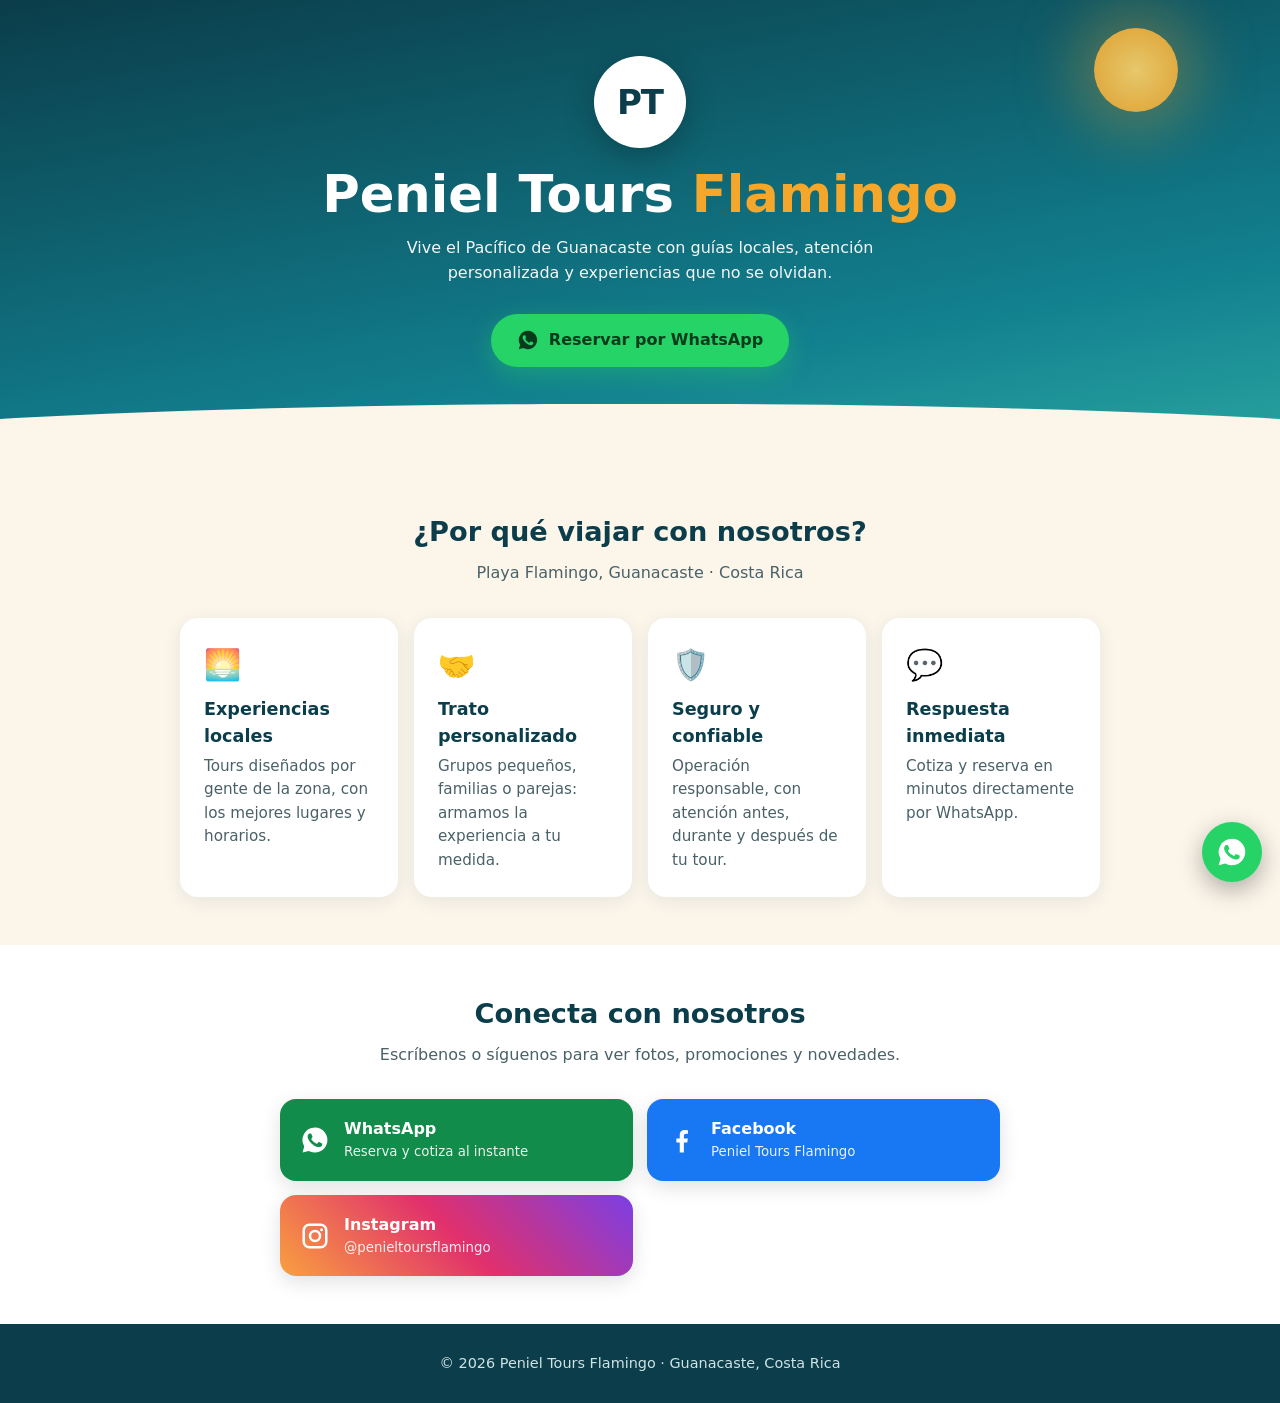
==== profesional/index.html @ 852b6e0f "Add /profesional landing page with WhatsApp, Facebook and Instagram buttons Co-Authored-By: Claude S" ====
<!doctype html>
<html lang="es">
<head>
<meta charset="utf-8">
<meta name="viewport" content="width=device-width,initial-scale=1">
<title>Peniel Tours Flamingo</title>
<meta name="description" content="Peniel Tours Flamingo: tours y experiencias en Playa Flamingo, Guanacaste, Costa Rica. Reserva por WhatsApp.">
<meta property="og:title" content="Peniel Tours Flamingo">
<meta property="og:description" content="Tours y experiencias en Playa Flamingo, Guanacaste. Reserva por WhatsApp.">
<meta name="theme-color" content="#0b3d4a">
<style>
:root{--deep:#0b3d4a;--sea:#12808f;--sand:#fbf5ea;--sun:#f4a72a;--coral:#ee6c4d;--ink:#10262d;--wa:#25d366}
*{box-sizing:border-box;margin:0}
html{scroll-behavior:smooth}
body{font:16px/1.55 system-ui,-apple-system,"Segoe UI",Roboto,sans-serif;color:var(--ink);background:var(--sand)}
a{color:inherit;text-decoration:none}
.wrap{max-width:960px;margin:0 auto;padding:0 20px}
header{background:linear-gradient(170deg,var(--deep) 0%,var(--sea) 70%,#2aa5a0 100%);color:#fff;text-align:center;padding:56px 0 96px;position:relative;overflow:hidden}
header::after{content:"";position:absolute;left:0;right:0;bottom:-1px;height:60px;background:var(--sand);clip-path:ellipse(75% 100% at 50% 100%)}
.sun{position:absolute;top:28px;right:8%;width:84px;height:84px;border-radius:50%;background:radial-gradient(circle,#ffd36b,var(--sun));opacity:.9;box-shadow:0 0 60px 20px rgba(244,167,42,.35)}
.logo{width:92px;height:92px;margin:0 auto 18px;border-radius:50%;background:#fff;color:var(--deep);display:grid;place-items:center;font-weight:800;font-size:34px;letter-spacing:-1px;box-shadow:0 8px 30px rgba(0,0,0,.25);position:relative}
h1{font-size:clamp(2rem,6vw,3.2rem);line-height:1.1;position:relative}
h1 span{color:var(--sun)}
.lead{max-width:520px;margin:14px auto 28px;opacity:.95;position:relative}
.btn{display:inline-flex;align-items:center;gap:10px;padding:14px 26px;border-radius:999px;font-weight:700;transition:transform .15s,box-shadow .15s}
.btn:hover{transform:translateY(-2px)}
.btn svg{width:22px;height:22px;fill:currentColor}
.btn-wa{background:var(--wa);color:#073b1c;box-shadow:0 8px 24px rgba(37,211,102,.4)}
section{padding:48px 0}
h2{font-size:1.7rem;color:var(--deep);text-align:center;margin-bottom:8px}
.sub{text-align:center;color:#4a6168;margin-bottom:32px}
.grid{display:grid;gap:16px;grid-template-columns:repeat(auto-fit,minmax(210px,1fr))}
.card{background:#fff;border-radius:18px;padding:24px;box-shadow:0 4px 18px rgba(11,61,74,.08)}
.card .ic{font-size:30px;margin-bottom:8px}
.card h3{color:var(--deep);margin-bottom:4px;font-size:1.1rem}
.card p{color:#4a6168;font-size:.95rem}
.social{display:grid;gap:14px;grid-template-columns:repeat(auto-fit,minmax(240px,1fr));max-width:720px;margin:0 auto}
.s{display:flex;align-items:center;gap:14px;padding:18px 20px;border-radius:16px;color:#fff;font-weight:700;box-shadow:0 6px 20px rgba(0,0,0,.12);transition:transform .15s}
.s:hover{transform:translateY(-3px)}
.s svg{width:30px;height:30px;fill:#fff;flex:none}
.s small{display:block;font-weight:400;opacity:.9}
.fb{background:#1877f2}
.ig{background:linear-gradient(45deg,#f9a03f,#e1306c 50%,#7b3fe4)}
.wa{background:#128c4a}
footer{background:var(--deep);color:#cfe3e6;text-align:center;padding:28px 20px;font-size:.9rem}
.float{position:fixed;right:18px;bottom:18px;width:60px;height:60px;border-radius:50%;background:var(--wa);display:grid;place-items:center;box-shadow:0 8px 24px rgba(0,0,0,.3);z-index:9;animation:p 2.4s infinite}
.float svg{width:32px;height:32px;fill:#fff}
@keyframes p{0%{box-shadow:0 0 0 0 rgba(37,211,102,.6)}70%{box-shadow:0 0 0 18px rgba(37,211,102,0)}100%{box-shadow:0 0 0 0 rgba(37,211,102,0)}}
@media(prefers-reduced-motion:reduce){.float{animation:none}html{scroll-behavior:auto}}
</style>
</head>
<body>
<header>
  <div class="sun" aria-hidden="true"></div>
  <div class="wrap">
    <div class="logo" aria-hidden="true">PT</div>
    <h1>Peniel Tours <span>Flamingo</span></h1>
    <p class="lead">Vive el Pacífico de Guanacaste con guías locales, atención personalizada y experiencias que no se olvidan.</p>
    <a class="btn btn-wa" data-wa="Hola Peniel Tours, quiero información sobre sus tours." href="#">
      <svg viewBox="0 0 24 24"><use href="#i-wa"/></svg> Reservar por WhatsApp
    </a>
  </div>
</header>

<main>
  <section id="porque">
    <div class="wrap">
      <h2>¿Por qué viajar con nosotros?</h2>
      <p class="sub">Playa Flamingo, Guanacaste · Costa Rica</p>
      <div class="grid">
        <div class="card"><div class="ic">🌅</div><h3>Experiencias locales</h3><p>Tours diseñados por gente de la zona, con los mejores lugares y horarios.</p></div>
        <div class="card"><div class="ic">🤝</div><h3>Trato personalizado</h3><p>Grupos pequeños, familias o parejas: armamos la experiencia a tu medida.</p></div>
        <div class="card"><div class="ic">🛡️</div><h3>Seguro y confiable</h3><p>Operación responsable, con atención antes, durante y después de tu tour.</p></div>
        <div class="card"><div class="ic">💬</div><h3>Respuesta inmediata</h3><p>Cotiza y reserva en minutos directamente por WhatsApp.</p></div>
      </div>
    </div>
  </section>

  <section id="contacto" style="background:#fff">
    <div class="wrap">
      <h2>Conecta con nosotros</h2>
      <p class="sub">Escríbenos o síguenos para ver fotos, promociones y novedades.</p>
      <div class="social">
        <a class="s wa" data-wa="Hola Peniel Tours, quiero reservar." href="#" rel="noopener" target="_blank">
          <svg viewBox="0 0 24 24"><use href="#i-wa"/></svg><span>WhatsApp<small>Reserva y cotiza al instante</small></span>
        </a>
        <a class="s fb" href="https://www.facebook.com/search/top?q=Peniel%20Tours%20flamingo" rel="noopener" target="_blank">
          <svg viewBox="0 0 24 24"><use href="#i-fb"/></svg><span>Facebook<small>Peniel Tours Flamingo</small></span>
        </a>
        <a class="s ig" href="https://www.instagram.com/penieltoursflamingo/" rel="noopener" target="_blank">
          <svg viewBox="0 0 24 24"><use href="#i-ig"/></svg><span>Instagram<small>@penieltoursflamingo</small></span>
        </a>
      </div>
    </div>
  </section>
</main>

<footer>© <span id="y"></span> Peniel Tours Flamingo · Guanacaste, Costa Rica</footer>

<a class="float" id="fab" data-wa="Hola Peniel Tours, quiero información." href="#" target="_blank" rel="noopener" aria-label="Escribir por WhatsApp">
  <svg viewBox="0 0 24 24"><use href="#i-wa"/></svg>
</a>

<svg width="0" height="0" style="position:absolute" aria-hidden="true">
  <symbol id="i-wa" viewBox="0 0 24 24"><path d="M12 2a10 10 0 0 0-8.6 15.1L2 22l5-1.3A10 10 0 1 0 12 2Zm5.8 14.2c-.2.7-1.4 1.3-2 1.4-.5.1-1.1.1-1.8-.1-.4-.1-1-.3-1.7-.6-3-1.3-4.9-4.3-5-4.5-.1-.2-1.2-1.6-1.2-3s.8-2.1 1-2.4c.3-.3.6-.3.8-.3h.6c.2 0 .4 0 .6.5l.8 2c.1.2.1.4 0 .5l-.3.5-.4.5c-.1.2-.3.3-.1.6.2.3.8 1.3 1.7 2.1 1.1 1 2.1 1.3 2.4 1.5.3.1.5.1.6-.1l.9-1.1c.2-.3.4-.2.6-.1l1.9.9c.3.1.5.2.5.3.1.2.1.8-.1 1.5Z"/></symbol>
  <symbol id="i-fb" viewBox="0 0 24 24"><path d="M13.5 22v-8h2.7l.5-3.2h-3.2V8.7c0-.9.4-1.7 1.8-1.7h1.5V4.2S15.5 4 14.3 4C11.8 4 10.2 5.5 10.2 8.2v2.6H7.5V14h2.7v8h3.3Z"/></symbol>
  <symbol id="i-ig" viewBox="0 0 24 24"><path d="M7.5 2h9A5.5 5.5 0 0 1 22 7.5v9a5.5 5.5 0 0 1-5.5 5.5h-9A5.5 5.5 0 0 1 2 16.5v-9A5.5 5.5 0 0 1 7.5 2Zm0 2A3.5 3.5 0 0 0 4 7.5v9A3.5 3.5 0 0 0 7.5 20h9a3.5 3.5 0 0 0 3.5-3.5v-9A3.5 3.5 0 0 0 16.5 4h-9ZM12 7a5 5 0 1 1 0 10 5 5 0 0 1 0-10Zm0 2a3 3 0 1 0 0 6 3 3 0 0 0 0-6Zm5.3-3.3a1.2 1.2 0 1 1 0 2.4 1.2 1.2 0 0 1 0-2.4Z"/></symbol>
</svg>

<script>
// ⚠️ Reemplazar por el número real de WhatsApp (código de país + número, sin + ni espacios). Ej: Costa Rica = 506XXXXXXXX
var WA_NUMBER = "506XXXXXXXX";
document.querySelectorAll("[data-wa]").forEach(function(a){
  a.href = "https://wa.me/" + WA_NUMBER + "?text=" + encodeURIComponent(a.dataset.wa);
  a.target = "_blank"; a.rel = "noopener";
});
document.getElementById("y").textContent = new Date().getFullYear();
</script>
</body>
</html>
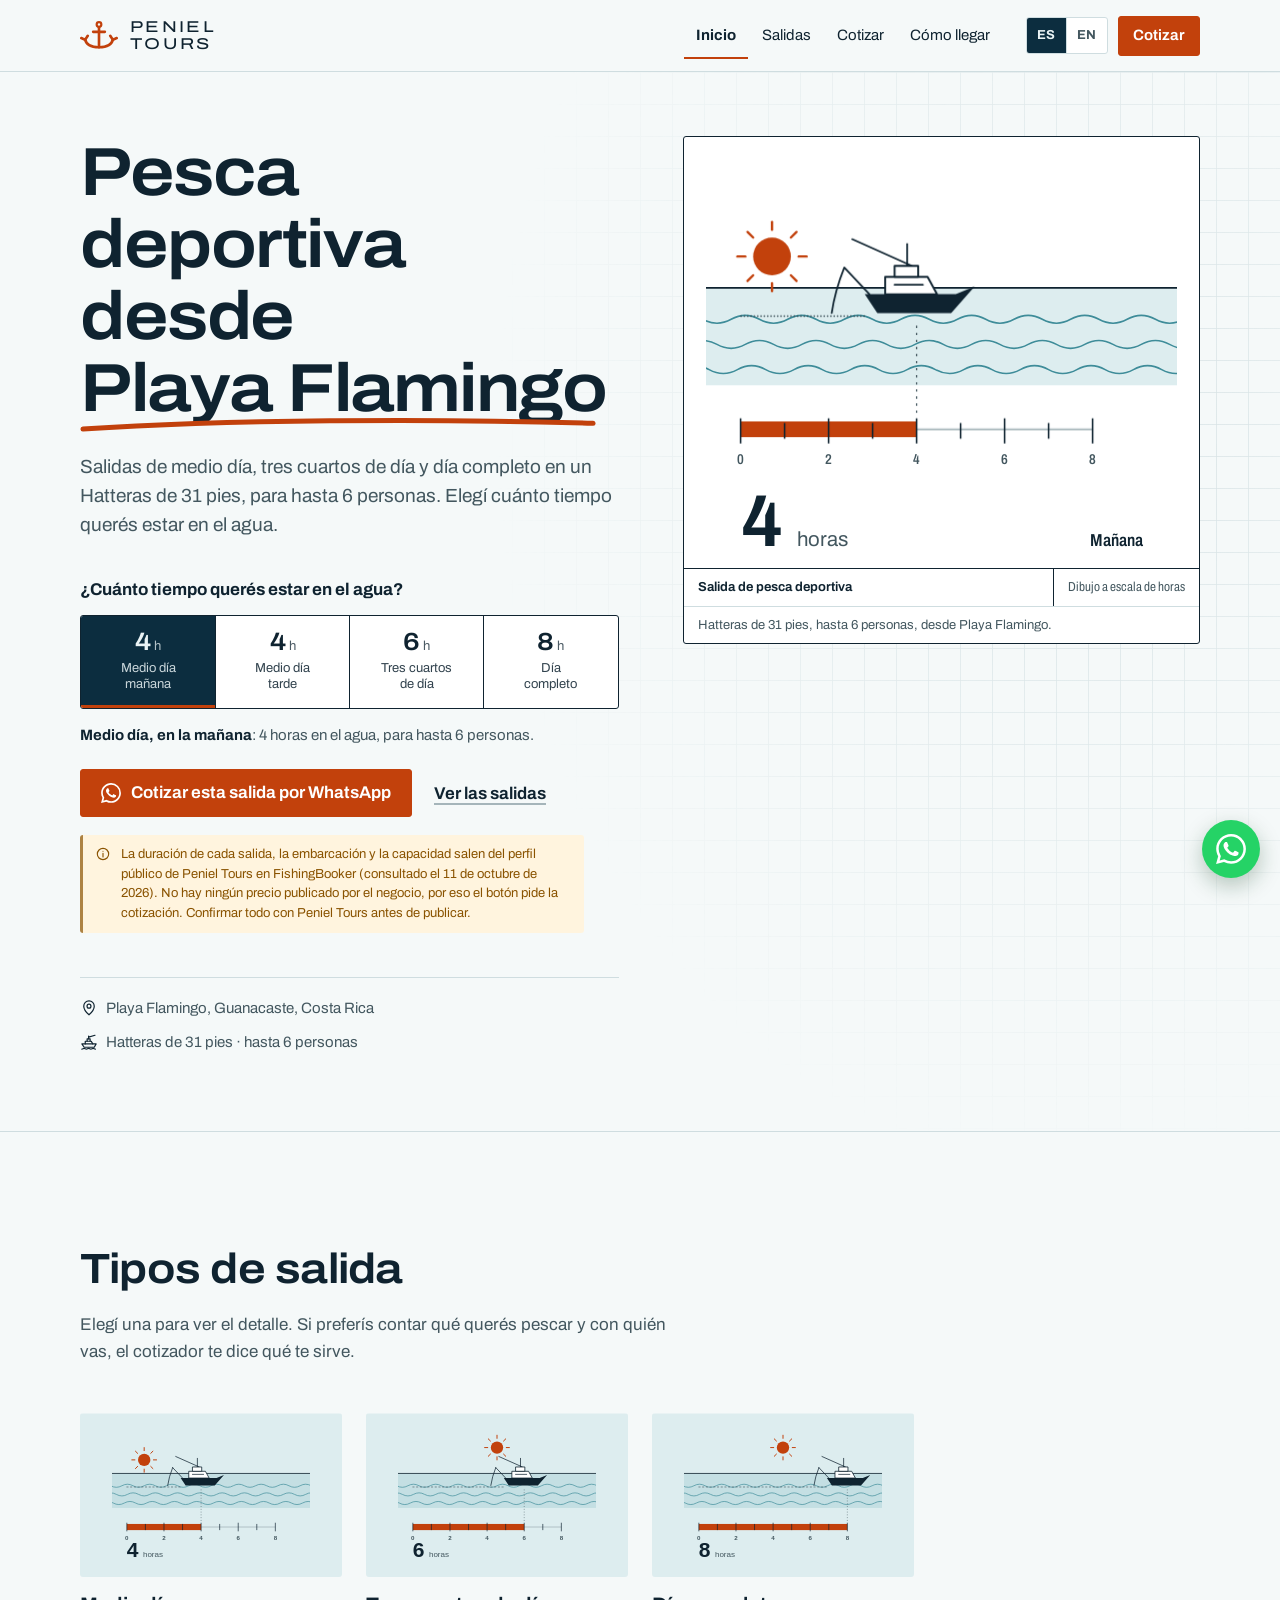
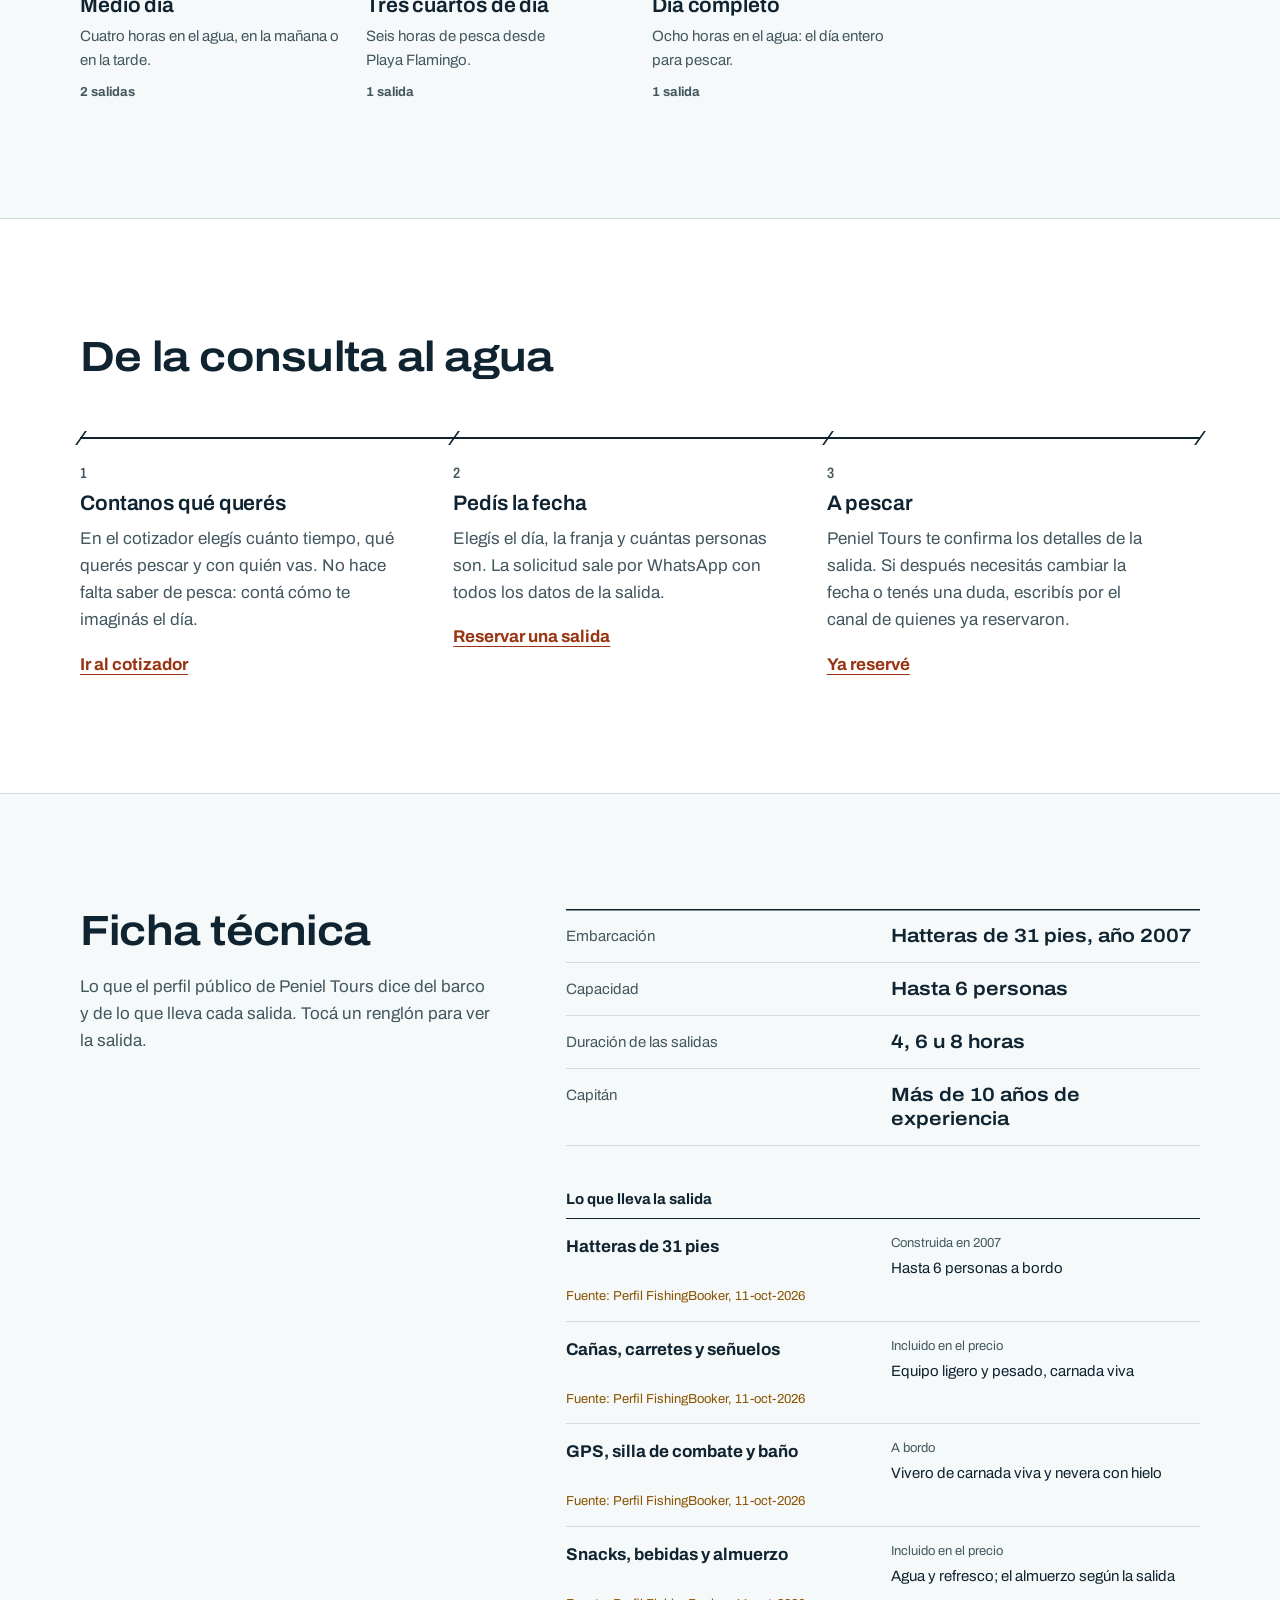
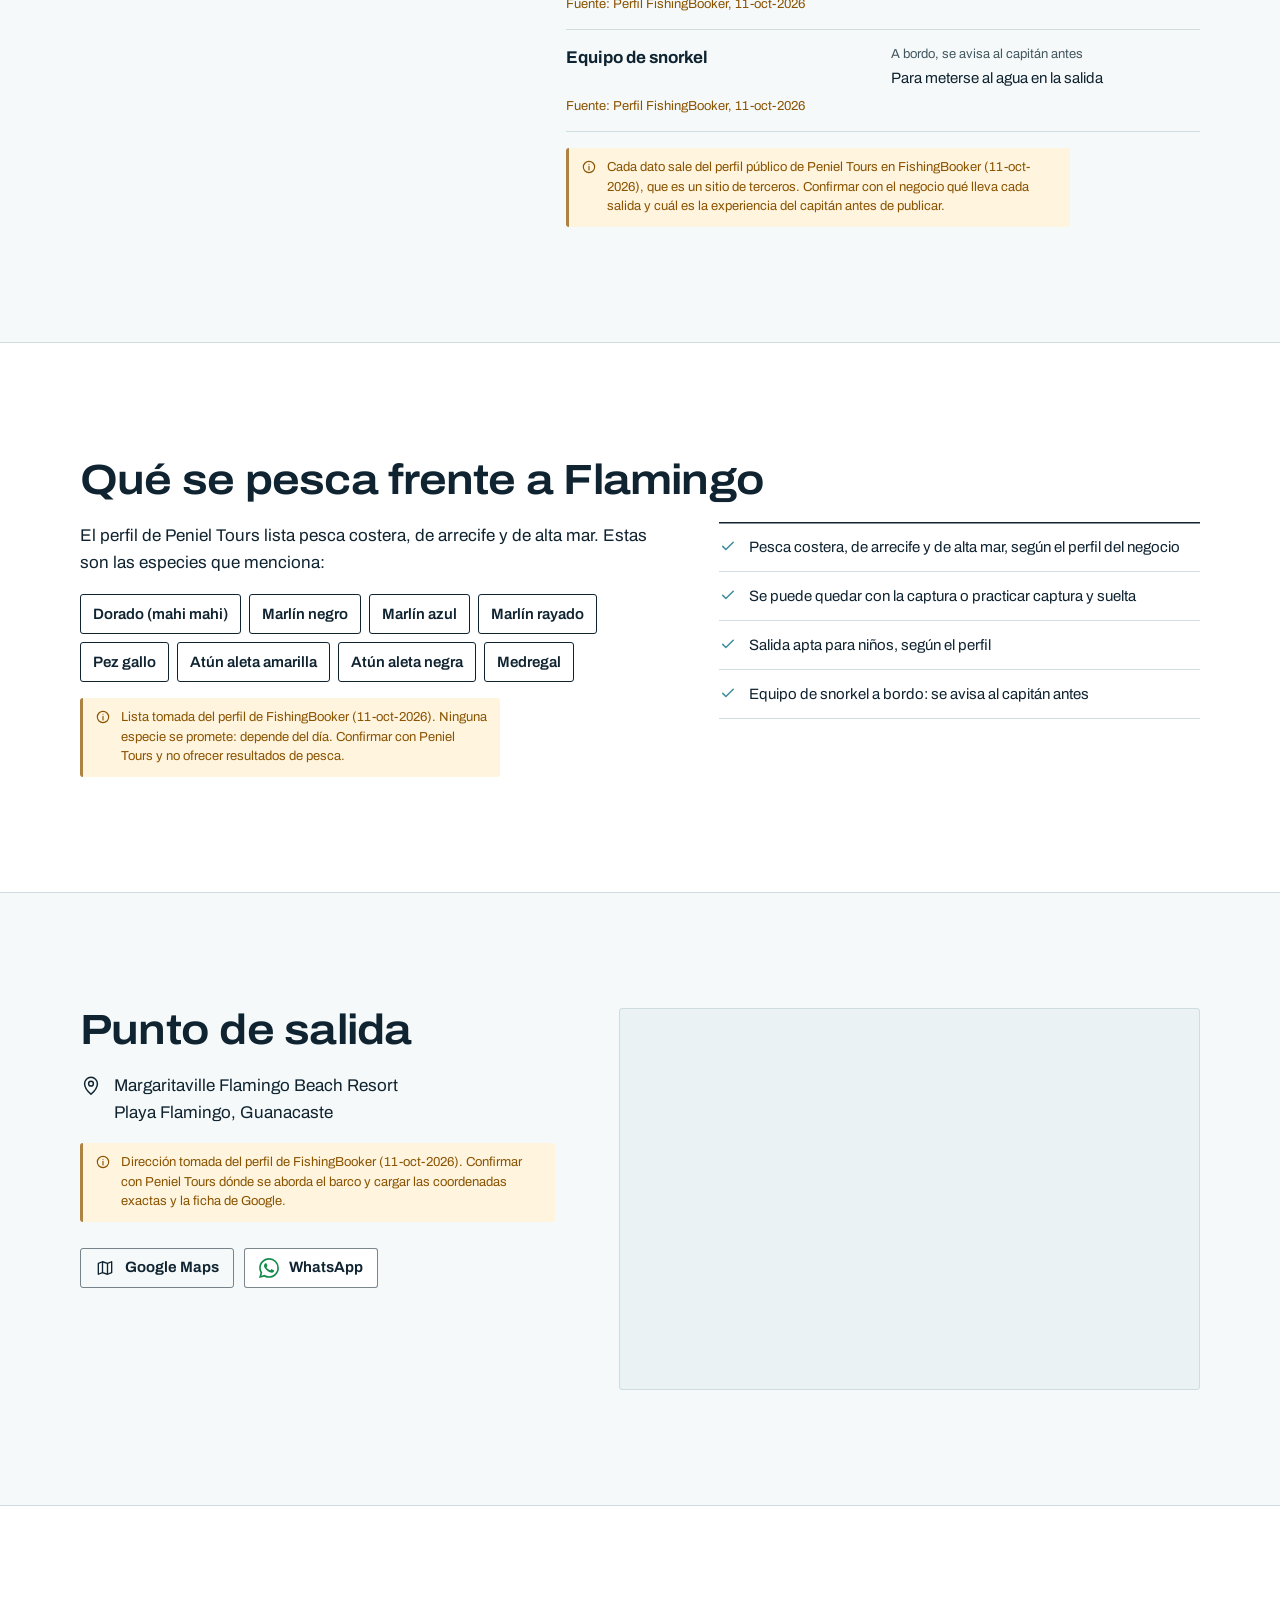
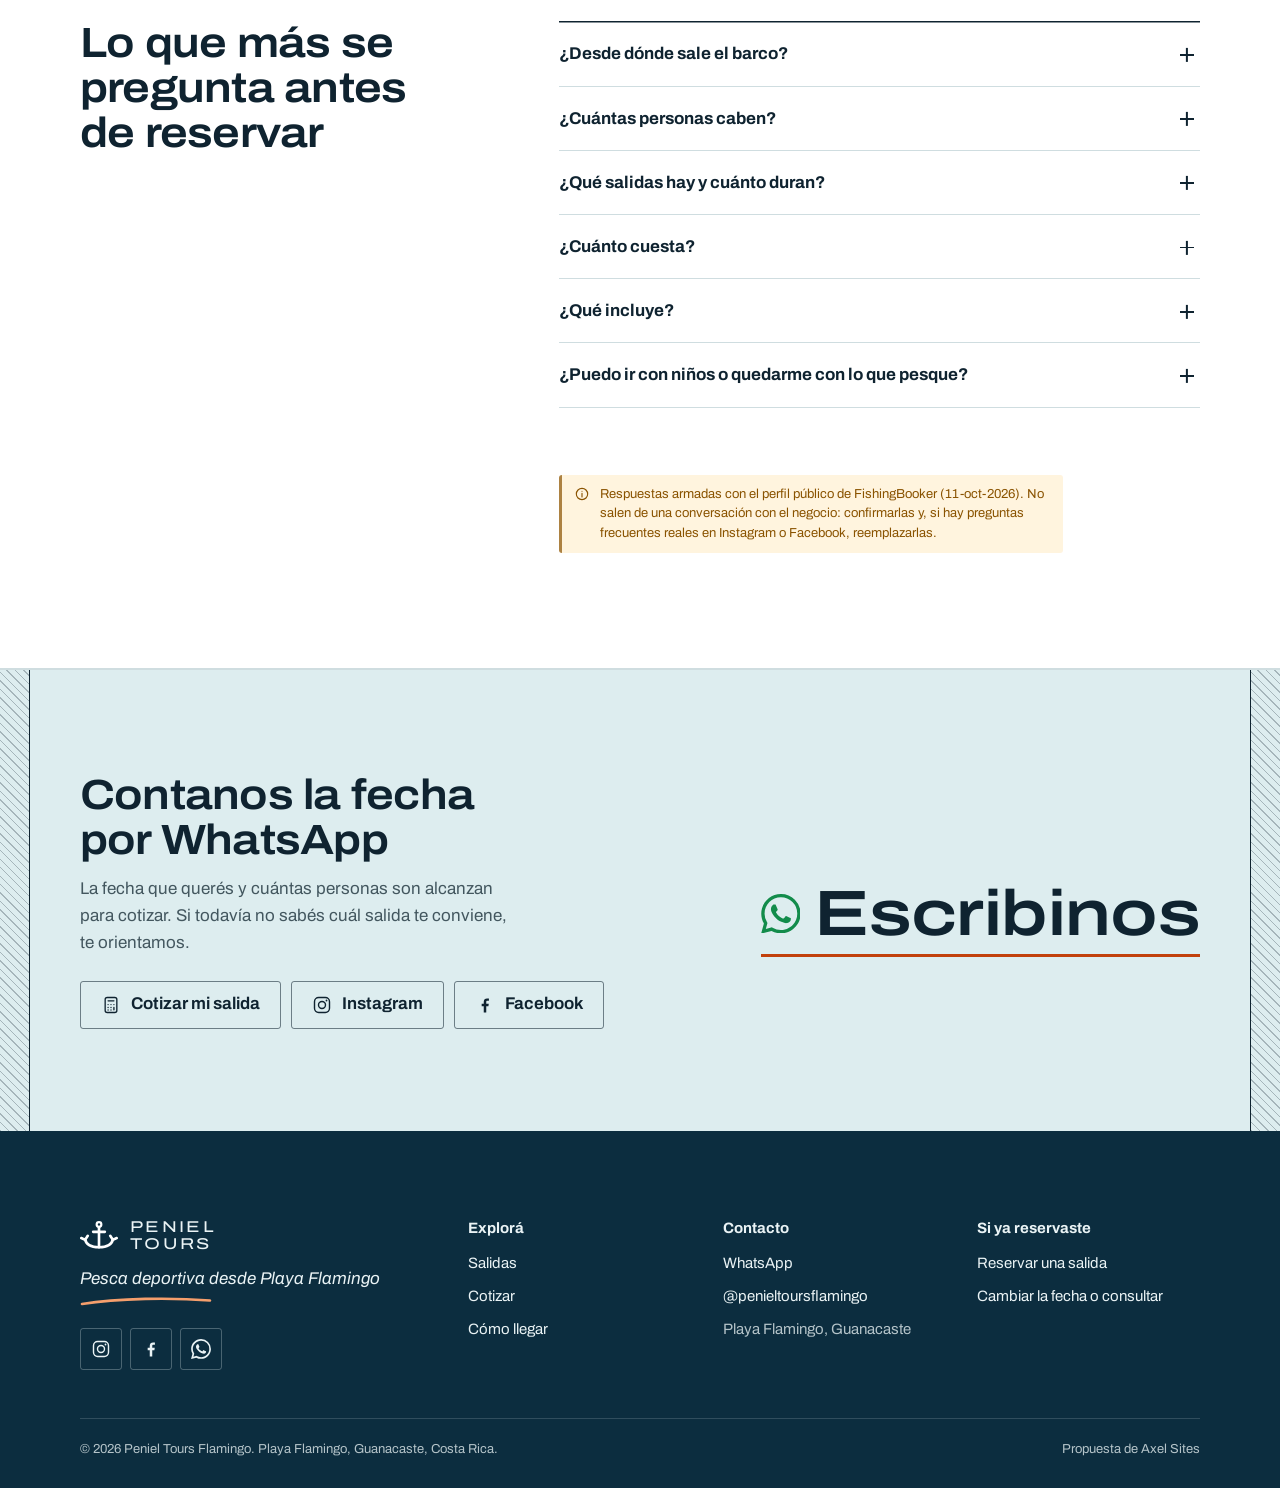
==== commit a090287d: "Rebuild /profesional on the Industrias Montero Plan Pro structure Multi-page site (home, trips catal" ====
--- a/profesional/index.html
+++ b/profesional/index.html
@@ -2,119 +2,388 @@
 <html lang="es">
 <head>
 <meta charset="utf-8">
-<meta name="viewport" content="width=device-width,initial-scale=1">
-<title>Peniel Tours Flamingo</title>
-<meta name="description" content="Peniel Tours Flamingo: tours y experiencias en Playa Flamingo, Guanacaste, Costa Rica. Reserva por WhatsApp.">
-<meta property="og:title" content="Peniel Tours Flamingo">
-<meta property="og:description" content="Tours y experiencias en Playa Flamingo, Guanacaste. Reserva por WhatsApp.">
-<meta name="theme-color" content="#0b3d4a">
-<style>
-:root{--deep:#0b3d4a;--sea:#12808f;--sand:#fbf5ea;--sun:#f4a72a;--coral:#ee6c4d;--ink:#10262d;--wa:#25d366}
-*{box-sizing:border-box;margin:0}
-html{scroll-behavior:smooth}
-body{font:16px/1.55 system-ui,-apple-system,"Segoe UI",Roboto,sans-serif;color:var(--ink);background:var(--sand)}
-a{color:inherit;text-decoration:none}
-.wrap{max-width:960px;margin:0 auto;padding:0 20px}
-header{background:linear-gradient(170deg,var(--deep) 0%,var(--sea) 70%,#2aa5a0 100%);color:#fff;text-align:center;padding:56px 0 96px;position:relative;overflow:hidden}
-header::after{content:"";position:absolute;left:0;right:0;bottom:-1px;height:60px;background:var(--sand);clip-path:ellipse(75% 100% at 50% 100%)}
-.sun{position:absolute;top:28px;right:8%;width:84px;height:84px;border-radius:50%;background:radial-gradient(circle,#ffd36b,var(--sun));opacity:.9;box-shadow:0 0 60px 20px rgba(244,167,42,.35)}
-.logo{width:92px;height:92px;margin:0 auto 18px;border-radius:50%;background:#fff;color:var(--deep);display:grid;place-items:center;font-weight:800;font-size:34px;letter-spacing:-1px;box-shadow:0 8px 30px rgba(0,0,0,.25);position:relative}
-h1{font-size:clamp(2rem,6vw,3.2rem);line-height:1.1;position:relative}
-h1 span{color:var(--sun)}
-.lead{max-width:520px;margin:14px auto 28px;opacity:.95;position:relative}
-.btn{display:inline-flex;align-items:center;gap:10px;padding:14px 26px;border-radius:999px;font-weight:700;transition:transform .15s,box-shadow .15s}
-.btn:hover{transform:translateY(-2px)}
-.btn svg{width:22px;height:22px;fill:currentColor}
-.btn-wa{background:var(--wa);color:#073b1c;box-shadow:0 8px 24px rgba(37,211,102,.4)}
-section{padding:48px 0}
-h2{font-size:1.7rem;color:var(--deep);text-align:center;margin-bottom:8px}
-.sub{text-align:center;color:#4a6168;margin-bottom:32px}
-.grid{display:grid;gap:16px;grid-template-columns:repeat(auto-fit,minmax(210px,1fr))}
-.card{background:#fff;border-radius:18px;padding:24px;box-shadow:0 4px 18px rgba(11,61,74,.08)}
-.card .ic{font-size:30px;margin-bottom:8px}
-.card h3{color:var(--deep);margin-bottom:4px;font-size:1.1rem}
-.card p{color:#4a6168;font-size:.95rem}
-.social{display:grid;gap:14px;grid-template-columns:repeat(auto-fit,minmax(240px,1fr));max-width:720px;margin:0 auto}
-.s{display:flex;align-items:center;gap:14px;padding:18px 20px;border-radius:16px;color:#fff;font-weight:700;box-shadow:0 6px 20px rgba(0,0,0,.12);transition:transform .15s}
-.s:hover{transform:translateY(-3px)}
-.s svg{width:30px;height:30px;fill:#fff;flex:none}
-.s small{display:block;font-weight:400;opacity:.9}
-.fb{background:#1877f2}
-.ig{background:linear-gradient(45deg,#f9a03f,#e1306c 50%,#7b3fe4)}
-.wa{background:#128c4a}
-footer{background:var(--deep);color:#cfe3e6;text-align:center;padding:28px 20px;font-size:.9rem}
-.float{position:fixed;right:18px;bottom:18px;width:60px;height:60px;border-radius:50%;background:var(--wa);display:grid;place-items:center;box-shadow:0 8px 24px rgba(0,0,0,.3);z-index:9;animation:p 2.4s infinite}
-.float svg{width:32px;height:32px;fill:#fff}
-@keyframes p{0%{box-shadow:0 0 0 0 rgba(37,211,102,.6)}70%{box-shadow:0 0 0 18px rgba(37,211,102,0)}100%{box-shadow:0 0 0 0 rgba(37,211,102,0)}}
-@media(prefers-reduced-motion:reduce){.float{animation:none}html{scroll-behavior:auto}}
-</style>
+<meta name="viewport" content="width=device-width, initial-scale=1">
+<title data-i18n="meta.inicio.title">Peniel Tours Flamingo · Pesca deportiva en Playa Flamingo, Guanacaste</title>
+<meta name="description" content="Salidas de pesca deportiva de medio día, tres cuartos de día y día completo desde Playa Flamingo, Guanacaste, en un Hatteras de 31 pies para hasta 6 personas. Elegí cuánto tiempo querés estar en el agua y cotizá por WhatsApp." data-i18n-attr="content:meta.inicio.desc">
+<meta name="robots" content="noindex,nofollow">
+<meta name="theme-color" content="#0C2D3F">
+<link rel="icon" href="img/favicon.svg" type="image/svg+xml">
+<link rel="apple-touch-icon" href="img/apple-touch-icon.png">
+<meta property="og:type" content="website">
+<meta property="og:locale" content="es_CR">
+<meta property="og:site_name" content="Peniel Tours Flamingo">
+<meta property="og:title" content="Peniel Tours Flamingo · Pesca deportiva en Playa Flamingo">
+<meta property="og:description" content="Medio día, tres cuartos de día o día completo en el agua, desde Playa Flamingo, Guanacaste.">
+<meta property="og:image" content="img/og.jpg">
+<meta name="twitter:card" content="summary_large_image">
+<link rel="preconnect" href="https://fonts.googleapis.com">
+<link rel="preconnect" href="https://fonts.gstatic.com" crossorigin>
+<link href="https://fonts.googleapis.com/css2?family=Archivo:ital,wdth,wght@0,62..125,300..800;1,100,400&display=swap" rel="stylesheet">
+<link rel="stylesheet" href="css/styles.css">
+<link rel="stylesheet" href="css/site.css">
 </head>
-<body>
-<header>
-  <div class="sun" aria-hidden="true"></div>
-  <div class="wrap">
-    <div class="logo" aria-hidden="true">PT</div>
-    <h1>Peniel Tours <span>Flamingo</span></h1>
-    <p class="lead">Vive el Pacífico de Guanacaste con guías locales, atención personalizada y experiencias que no se olvidan.</p>
-    <a class="btn btn-wa" data-wa="Hola Peniel Tours, quiero información sobre sus tours." href="#">
-      <svg viewBox="0 0 24 24"><use href="#i-wa"/></svg> Reservar por WhatsApp
+<body data-page="inicio">
+
+<!-- @sprite (bloque compartido: se sincroniza con herramientas/sync_parciales.py) -->
+<svg xmlns="http://www.w3.org/2000/svg" style="display:none">
+  <symbol id="i-escudo" viewBox="0 0 24 24" fill="none" stroke="currentColor" stroke-width="1.6" stroke-linecap="round" stroke-linejoin="round"><path d="M12 21.2s7.2-3.3 7.2-9.2V5.4L12 2.8 4.8 5.4V12c0 5.9 7.2 9.2 7.2 9.2Z"/><path d="m8.9 11.8 2.3 2.3 4.1-4.4"/></symbol>
+  <symbol id="i-wa" viewBox="0 0 24 24"><path fill="currentColor" d="M17.47 14.38c-.3-.15-1.76-.87-2.03-.97-.27-.1-.47-.15-.67.15-.2.3-.77.97-.94 1.16-.17.2-.35.22-.64.07-.3-.15-1.26-.46-2.39-1.47-.88-.79-1.48-1.76-1.65-2.06-.17-.3-.02-.46.13-.6.13-.14.3-.35.45-.52.15-.17.2-.3.3-.5.1-.2.05-.37-.03-.52-.07-.15-.67-1.61-.92-2.2-.24-.59-.49-.5-.67-.51h-.57c-.2 0-.52.07-.8.37-.27.3-1.04 1.02-1.04 2.48s1.07 2.88 1.21 3.07c.15.2 2.1 3.2 5.08 4.49.71.3 1.26.49 1.7.63.71.22 1.36.19 1.87.12.57-.09 1.76-.72 2-1.42.25-.69.25-1.29.18-1.41-.08-.13-.28-.2-.57-.35Zm-5.42 7.4h-.01a9.87 9.87 0 0 1-5.03-1.38l-.36-.21-3.74.98 1-3.65-.24-.37a9.86 9.86 0 0 1-1.51-5.26c0-5.45 4.44-9.88 9.89-9.88 2.64 0 5.12 1.03 6.99 2.9a9.83 9.83 0 0 1 2.89 7c0 5.45-4.44 9.88-9.88 9.88Zm8.41-18.3A11.82 11.82 0 0 0 12.05 0C5.5 0 .16 5.34.16 11.89c0 2.1.55 4.14 1.59 5.95L.06 24l6.3-1.65a11.88 11.88 0 0 0 5.68 1.45h.01c6.55 0 11.89-5.34 11.89-11.89a11.82 11.82 0 0 0-3.48-8.41Z"/></symbol>
+  <symbol id="i-ig" viewBox="0 0 24 24" fill="none" stroke="currentColor" stroke-width="1.7"><rect x="3" y="3" width="18" height="18" rx="5"/><circle cx="12" cy="12" r="4.2"/><circle cx="17.4" cy="6.6" r="1.1" fill="currentColor" stroke="none"/></symbol>
+  <symbol id="i-fb" viewBox="0 0 24 24"><path fill="currentColor" d="M13.5 21v-7.5h2.6l.4-3.1h-3V8.5c0-.9.3-1.5 1.6-1.5h1.6V4.2c-.3 0-1.2-.1-2.3-.1-2.3 0-3.9 1.4-3.9 4v2.3H8v3.1h2.5V21h3Z"/></symbol>
+  <symbol id="i-phone" viewBox="0 0 24 24" fill="none" stroke="currentColor" stroke-width="1.6" stroke-linejoin="round"><path d="M6.6 3.5h2.6l1.3 4-1.9 1.3a11 11 0 0 0 6.6 6.6l1.3-1.9 4 1.3v2.6a2 2 0 0 1-2.2 2A16.5 16.5 0 0 1 4.6 5.7a2 2 0 0 1 2-2.2Z"/></symbol>
+  <symbol id="i-pin" viewBox="0 0 24 24" fill="none" stroke="currentColor" stroke-width="1.6"><path d="M12 21s-7-6.1-7-11.5A7 7 0 0 1 19 9.5C19 14.9 12 21 12 21Z"/><circle cx="12" cy="9.5" r="2.6"/></symbol>
+  <symbol id="i-clock" viewBox="0 0 24 24" fill="none" stroke="currentColor" stroke-width="1.6" stroke-linecap="round"><circle cx="12" cy="12" r="8.5"/><path d="M12 7.5V12l3 2"/></symbol>
+  <symbol id="i-cal" viewBox="0 0 24 24" fill="none" stroke="currentColor" stroke-width="1.6" stroke-linecap="round"><rect x="3.5" y="5" width="17" height="15.5" rx="2.5"/><path d="M3.5 9.5h17M8 3v4M16 3v4"/></symbol>
+  <symbol id="i-map" viewBox="0 0 24 24" fill="none" stroke="currentColor" stroke-width="1.6" stroke-linejoin="round"><path d="m9 4.5-5 2v13l5-2 6 2 5-2v-13l-5 2-6-2Z"/><path d="M9 4.5v13M15 6.5v13"/></symbol>
+  <symbol id="i-nav" viewBox="0 0 24 24" fill="none" stroke="currentColor" stroke-width="1.6" stroke-linejoin="round"><path d="m4 11 16-7-7 16-2-7-7-2Z"/></symbol>
+  <symbol id="i-star" viewBox="0 0 24 24"><path fill="currentColor" d="m12 3.2 2.7 5.5 6 .9-4.35 4.25 1.03 6L12 17.02l-5.38 2.83 1.03-6L3.3 9.6l6-.9L12 3.2Z"/></symbol>
+  <symbol id="i-check" viewBox="0 0 24 24" fill="none" stroke="currentColor" stroke-width="2" stroke-linecap="round" stroke-linejoin="round"><path d="m5 12.5 4.2 4.2L19 7"/></symbol>
+  <symbol id="i-arrow" viewBox="0 0 24 24" fill="none" stroke="currentColor" stroke-width="1.8" stroke-linecap="round" stroke-linejoin="round"><path d="M5 12h14M13 6l6 6-6 6"/></symbol>
+  <symbol id="i-share" viewBox="0 0 24 24" fill="none" stroke="currentColor" stroke-width="1.6"><circle cx="18" cy="5.5" r="2.5"/><circle cx="6" cy="12" r="2.5"/><circle cx="18" cy="18.5" r="2.5"/><path d="m8.2 10.8 7.6-4.1M8.2 13.2l7.6 4.1"/></symbol>
+  <symbol id="i-gift" viewBox="0 0 24 24" fill="none" stroke="currentColor" stroke-width="1.6" stroke-linejoin="round"><rect x="3.5" y="8.5" width="17" height="4" rx="1"/><path d="M5 12.5v8h14v-8M12 8.5v12M12 8.5S10.5 4 8 4a2.2 2.2 0 0 0 0 4.5h4ZM12 8.5S13.5 4 16 4a2.2 2.2 0 0 1 0 4.5h-4Z"/></symbol>
+  <symbol id="i-sparkle" viewBox="0 0 24 24" fill="none" stroke="currentColor" stroke-width="1.5" stroke-linejoin="round"><path d="M12 3.5c.6 4.4 2.1 5.9 6.5 6.5-4.4.6-5.9 2.1-6.5 6.5-.6-4.4-2.1-5.9-6.5-6.5 4.4-.6 5.9-2.1 6.5-6.5Z"/><path d="M18.5 15.5c.25 1.7.8 2.25 2.5 2.5-1.7.25-2.25.8-2.5 2.5-.25-1.7-.8-2.25-2.5-2.5 1.7-.25 2.25-.8 2.5-2.5Z"/></symbol>
+  <symbol id="i-search" viewBox="0 0 24 24" fill="none" stroke="currentColor" stroke-width="1.7" stroke-linecap="round"><circle cx="10.5" cy="10.5" r="6.5"/><path d="m15.5 15.5 5 5"/></symbol>
+  <symbol id="i-info" viewBox="0 0 24 24" fill="none" stroke="currentColor" stroke-width="1.7" stroke-linecap="round"><circle cx="12" cy="12" r="8.5"/><path d="M12 11v5.5M12 7.8h.01"/></symbol>
+  <symbol id="i-calc" viewBox="0 0 24 24" fill="none" stroke="currentColor" stroke-width="1.6" stroke-linecap="round"><rect x="5" y="3" width="14" height="18" rx="2.5"/><path d="M8.5 7h7M8.5 11.5h.01M12 11.5h.01M15.5 11.5h.01M8.5 15h.01M12 15h.01M15.5 15v2.8M8.5 18h.01M12 18h.01"/></symbol>
+  <symbol id="i-chat" viewBox="0 0 24 24" fill="none" stroke="currentColor" stroke-width="1.6" stroke-linejoin="round"><path d="M4 5.5h16v10H9l-5 4v-14Z"/><path d="M8 9.5h8M8 12.5h5" stroke-linecap="round"/></symbol>
+  <symbol id="i-globe" viewBox="0 0 24 24" fill="none" stroke="currentColor" stroke-width="1.6"><circle cx="12" cy="12" r="8.5"/><path d="M3.5 12h17M12 3.5c2.3 2.4 3.4 5.2 3.4 8.5s-1.1 6.1-3.4 8.5M12 3.5C9.7 5.9 8.6 8.7 8.6 12s1.1 6.1 3.4 8.5"/></symbol>
+  <symbol id="i-close" viewBox="0 0 24 24" fill="none" stroke="currentColor" stroke-width="1.8" stroke-linecap="round"><path d="M6 6l12 12M18 6 6 18"/></symbol>
+  <symbol id="i-pt" viewBox="0 0 52 42" fill="none" stroke="currentColor" stroke-linecap="round" stroke-linejoin="round"><circle cx="26" cy="6" r="3.2" stroke-width="3"/><path stroke-width="3.6" d="M26 9.5V37M18 16h16"/><path stroke-width="3.6" d="M7 26c1.5 8 8 11 19 11s17.5-3 19-11"/><path stroke-width="3.6" d="m1.8 24.5 5.2 2.5 3.6-5.6M50.2 24.5 45 27l-3.6-5.6"/></symbol>
+  <symbol id="i-barco" viewBox="0 0 24 24" fill="none" stroke="currentColor" stroke-width="1.6" stroke-linecap="round" stroke-linejoin="round"><path d="M2.5 14.5h19L19 19H5.5Z"/><path d="M7 14.5V11h8l2 3.5"/><path d="M9.5 11V7.8h4V11"/><path d="M11.5 7.8V4M11.5 5.4 20 3"/><path d="M2.5 21.5c1.5 0 1.5-.9 3-.9s1.5.9 3 .9 1.5-.9 3-.9 1.5.9 3 .9 1.5-.9 3-.9 1.5.9 3 .9"/></symbol>
+  <symbol id="i-pez" viewBox="0 0 24 24" fill="none" stroke="currentColor" stroke-width="1.6" stroke-linecap="round" stroke-linejoin="round"><path d="M2.8 12c2.9-4.4 7-5.8 11-4.6 2 .6 3.8 2.2 5 4.6-1.2 2.4-3 4-5 4.6-4 1.2-8.1-.2-11-4.6Z"/><path d="m19 12 2.8-3.8v7.6Z"/><path d="M9.5 8.2 11.5 5.5l1.5 2.4"/><circle cx="7.2" cy="11" r=".7" fill="currentColor" stroke="none"/></symbol>
+  <symbol id="i-sol" viewBox="0 0 24 24" fill="none" stroke="currentColor" stroke-width="1.6" stroke-linecap="round" stroke-linejoin="round"><circle cx="12" cy="11" r="3.8"/><path d="M12 3.2v1.6M12 17.2v1.6M4.2 11h1.6M18.2 11h1.6M6.5 5.5l1.1 1.1M16.4 15.4l1.1 1.1M17.5 5.5l-1.1 1.1M7.6 15.4l-1.1 1.1"/><path d="M3 21c2 0 2-1 4.5-1s2.5 1 4.5 1 2.5-1 4.5-1 2.5 1 4.5 1"/></symbol>
+</svg>
+<!-- /@sprite -->
+
+<!-- @header -->
+<a class="skip" href="#main" data-i18n="a11y.saltar">Saltar al contenido</a>
+
+<header class="hdr">
+  <div class="wrap hdr__in">
+    <a class="brand" href="index.html" aria-label="Peniel Tours Flamingo, inicio">
+      <svg class="brand__mark" aria-hidden="true"><use href="#i-pt"/></svg>
+      <span class="brand__txt"><span class="brand__name">PENIEL TOURS</span></span>
     </a>
+    <nav class="nav" id="menu" aria-label="Principal">
+      <ul>
+        <li><a href="index.html" data-nav="inicio" aria-current="page" data-i18n="nav.inicio">Inicio</a></li>
+        <li><a href="servicios.html" data-nav="servicios" data-i18n="nav.servicios">Salidas</a></li>
+        <li><a href="agendar.html#cotizar" data-nav="agendar" data-i18n="nav.cotizar">Cotizar</a></li>
+        <li><a href="index.html#visitanos" data-nav="visitanos" data-i18n="nav.visitanos">Cómo llegar</a></li>
+      </ul>
+      <div class="nav__extra">
+        <a class="btn btn--primary btn--block" href="agendar.html#cotizar"><svg aria-hidden="true"><use href="#i-calc"/></svg><span data-i18n="cta.cotizar">Cotizar mi salida</span></a>
+        <a class="btn btn--wa btn--block" data-wa="Hola Peniel Tours, estoy viendo su sitio web y quiero consultar por una salida de pesca." data-wa-en="Hi Peniel Tours, I'm on your website and would like to ask about a fishing trip."><svg aria-hidden="true"><use href="#i-wa"/></svg><span data-i18n="cta.whatsapp">Escribir por WhatsApp</span></a>
+      </div>
+    </nav>
+    <div class="hdr__tools">
+      <div class="lang" role="group" aria-label="Idioma / Language">
+        <button type="button" data-lang="es" aria-pressed="true">ES</button>
+        <button type="button" data-lang="en" aria-pressed="false">EN</button>
+      </div>
+      <a class="btn btn--primary btn--sm hdr__cta" href="agendar.html#cotizar"><span data-i18n="cta.cotizar.corto">Cotizar</span></a>
+      <button class="burger" type="button" aria-controls="menu" aria-expanded="false" aria-label="Abrir menú"><span></span><span></span><span></span></button>
+    </div>
   </div>
 </header>
 
-<main>
-  <section id="porque">
+<div class="promo" data-render="promo" hidden></div>
+<!-- /@header -->
+
+<main id="main">
+
+  <!-- ============================== PORTADA: LA SALIDA ============================== -->
+  <!-- El formulario usa display:contents: sus partes se acomodan en la grilla del hero.
+       Escritorio: texto y selector a la izquierda, carta del día a la derecha.
+       Celular: la carta queda entre las salidas y el botón, para ver el barco avanzar mientras se elige. -->
+  <section class="hero" aria-labelledby="hero-h1">
+    <div class="wrap hero__grid">
+      <div class="hero__titulo">
+        <h1 id="hero-h1"><span data-i18n="inicio.hero.h1a">Pesca deportiva desde</span> <span class="trazo"><span data-i18n="inicio.hero.h1b">Playa Flamingo</span><svg class="trazo__s" viewBox="0 0 132 10" preserveAspectRatio="none" aria-hidden="true"><path d="M2 8 C 38 2, 92 1.5, 130 4.5"/></svg></span></h1>
+        <p class="lead" data-i18n="inicio.hero.lead">Salidas de medio día, tres cuartos de día y día completo en un Hatteras de 31&nbsp;pies, para hasta 6 personas. Elegí cuánto tiempo querés estar en el agua.</p>
+      </div>
+
+      <form class="medida" id="medida" novalidate>
+        <fieldset class="medida__campo">
+          <legend data-i18n="medida.pregunta">¿Cuánto tiempo querés estar en el agua?</legend>
+          <div class="medida__ops">
+            <label class="medida__op"><input type="radio" name="salida" value="medio-dia-manana" checked><span><b>4<small>&nbsp;h</small></b><em data-i18n="salida.am">Medio día<br>mañana</em></span></label>
+            <label class="medida__op"><input type="radio" name="salida" value="medio-dia-tarde"><span><b>4<small>&nbsp;h</small></b><em data-i18n="salida.pm">Medio día<br>tarde</em></span></label>
+            <label class="medida__op"><input type="radio" name="salida" value="tres-cuartos"><span><b>6<small>&nbsp;h</small></b><em data-i18n="salida.tq">Tres cuartos<br>de día</em></span></label>
+            <label class="medida__op"><input type="radio" name="salida" value="dia-completo"><span><b>8<small>&nbsp;h</small></b><em data-i18n="salida.dc">Día<br>completo</em></span></label>
+          </div>
+        </fieldset>
+
+        <figure class="plano">
+          <svg class="plano__svg" id="plano" viewBox="0 36 300 258" role="img" aria-labelledby="plano-t">
+            <title id="plano-t" data-i18n="img.plano">Carta del día: un barco, el sol y una regla de horas con la salida elegida</title>
+            <g id="plano-dibujo"></g>
+          </svg>
+          <figcaption class="plano__cajetin">
+            <span class="plano__pieza" data-i18n="plano.pieza">Salida de pesca deportiva</span>
+            <span class="plano__escala" data-i18n="inicio.hero.escala">Dibujo a escala de horas</span>
+            <span class="plano__spec" data-i18n="inicio.hero.ilus">Hatteras de 31&nbsp;pies, hasta 6 personas, desde Playa Flamingo.</span>
+          </figcaption>
+        </figure>
+
+        <p class="medida__estado" id="medida-estado" aria-live="polite"></p>
+        <div class="hero__cta">
+          <a class="btn btn--primary" id="medida-wa" href="agendar.html#cotizar"><svg aria-hidden="true"><use href="#i-wa"/></svg><span id="medida-cta">Cotizar esta salida por WhatsApp</span></a>
+          <a class="hero__enlace" href="servicios.html" data-i18n="cta.catalogo">Ver las salidas</a>
+        </div>
+      </form>
+
+      <div class="hero__pie">
+        <p class="nota-demo" data-demo><svg aria-hidden="true"><use href="#i-info"/></svg><span data-i18n="demo.medida">La duración de cada salida, la embarcación y la capacidad salen del perfil público de Peniel Tours en FishingBooker (consultado el 11 de octubre de 2026). No hay ningún precio publicado por el negocio, por eso el botón pide la cotización. Confirmar todo con Peniel Tours antes de publicar.</span></p>
+        <ul class="hero__meta">
+          <li><svg aria-hidden="true"><use href="#i-pin"/></svg><span data-i18n="inicio.hero.lugar">Playa Flamingo, Guanacaste, Costa Rica</span></li>
+          <li><svg aria-hidden="true"><use href="#i-barco"/></svg><span data-i18n="inicio.hero.barco">Hatteras de 31&nbsp;pies · hasta 6 personas</span></li>
+        </ul>
+      </div>
+    </div>
+  </section>
+
+  <!-- ============================== TIPOS DE SALIDA ============================== -->
+  <section class="sec" id="trabajos" aria-labelledby="trabajos-h2" data-flag="galeria">
     <div class="wrap">
-      <h2>¿Por qué viajar con nosotros?</h2>
-      <p class="sub">Playa Flamingo, Guanacaste · Costa Rica</p>
-      <div class="grid">
-        <div class="card"><div class="ic">🌅</div><h3>Experiencias locales</h3><p>Tours diseñados por gente de la zona, con los mejores lugares y horarios.</p></div>
-        <div class="card"><div class="ic">🤝</div><h3>Trato personalizado</h3><p>Grupos pequeños, familias o parejas: armamos la experiencia a tu medida.</p></div>
-        <div class="card"><div class="ic">🛡️</div><h3>Seguro y confiable</h3><p>Operación responsable, con atención antes, durante y después de tu tour.</p></div>
-        <div class="card"><div class="ic">💬</div><h3>Respuesta inmediata</h3><p>Cotiza y reserva en minutos directamente por WhatsApp.</p></div>
-      </div>
-    </div>
-  </section>
-
-  <section id="contacto" style="background:#fff">
+      <div class="sec-head">
+        <h2 id="trabajos-h2" data-i18n="inicio.trabajos.h2">Desde la cubierta</h2>
+        <p data-i18n="inicio.trabajos.p">Fotos de las salidas de Peniel Tours, tomadas de sus publicaciones.</p>
+      </div>
+      <div class="trabajos" data-render="trabajos"></div>
+      <p class="trabajos__mas"><a class="hero__enlace" href="servicios.html#galeria" data-i18n="inicio.trabajos.ver">Ver todas las fotos</a></p>
+    </div>
+  </section>
+
+  <section class="sec" id="lineas" aria-labelledby="lineas-h2">
     <div class="wrap">
-      <h2>Conecta con nosotros</h2>
-      <p class="sub">Escríbenos o síguenos para ver fotos, promociones y novedades.</p>
-      <div class="social">
-        <a class="s wa" data-wa="Hola Peniel Tours, quiero reservar." href="#" rel="noopener" target="_blank">
-          <svg viewBox="0 0 24 24"><use href="#i-wa"/></svg><span>WhatsApp<small>Reserva y cotiza al instante</small></span>
+      <div class="sec-head">
+        <h2 id="lineas-h2" data-i18n="inicio.areas.h2">Tipos de salida</h2>
+        <p data-i18n="inicio.areas.p">Elegí una para ver el detalle. Si preferís contar qué querés pescar y con quién vas, el cotizador te dice qué te sirve.</p>
+      </div>
+      <div class="tiles" data-render="categorias"></div>
+    </div>
+  </section>
+
+  <!-- ============================== ASÍ TRABAJAMOS ============================== -->
+  <section class="sec sec--alt" aria-labelledby="pasos-h2">
+    <div class="wrap">
+      <div class="sec-head">
+        <h2 id="pasos-h2" data-i18n="inicio.pasos.h2">De la consulta al agua</h2>
+      </div>
+      <ol class="pasos-home">
+        <li>
+          <span class="pasos-home__n">1</span>
+          <h3 data-i18n="inicio.pasos.1.h">Contanos qué querés</h3>
+          <p data-i18n="inicio.pasos.1.p">En el cotizador elegís cuánto tiempo, qué querés pescar y con quién vas. No hace falta saber de pesca: contá cómo te imaginás el día.</p>
+          <a class="link-arrow" href="agendar.html#cotizar" data-i18n="inicio.pasos.1.a">Ir al cotizador</a>
+        </li>
+        <li>
+          <span class="pasos-home__n">2</span>
+          <h3 data-i18n="inicio.pasos.2.h">Pedís la fecha</h3>
+          <p data-i18n="inicio.pasos.2.p">Elegís el día, la franja y cuántas personas son. La solicitud sale por WhatsApp con todos los datos de la salida.</p>
+          <a class="link-arrow" href="agendar.html#agendar" data-i18n="inicio.pasos.2.a">Reservar una salida</a>
+        </li>
+        <li>
+          <span class="pasos-home__n">3</span>
+          <h3 data-i18n="inicio.pasos.3.h">A pescar</h3>
+          <p data-i18n="inicio.pasos.3.p">Peniel Tours te confirma los detalles de la salida. Si después necesitás cambiar la fecha o tenés una duda, escribís por el canal de quienes ya reservaron.</p>
+          <a class="link-arrow" href="agendar.html#seguimiento" data-i18n="inicio.pasos.3.a">Ya reservé</a>
+        </li>
+      </ol>
+    </div>
+  </section>
+
+  <!-- ============================== FICHA TÉCNICA ============================== -->
+  <section class="sec" aria-labelledby="ficha-h2">
+    <div class="wrap ficha">
+      <div class="ficha__txt">
+        <h2 id="ficha-h2" data-i18n="inicio.gar.h2">Ficha técnica</h2>
+        <p data-i18n="inicio.gar.p">Lo que el perfil público de Peniel Tours dice del barco y de lo que lleva cada salida. Tocá un renglón para ver la salida.</p>
+      </div>
+      <div>
+        <dl class="ficha__lista">
+          <div><dt data-i18n="inicio.gar.1.dt">Embarcación</dt><dd data-i18n="inicio.gar.1.dd">Hatteras de 31&nbsp;pies, año 2007</dd></div>
+          <div><dt data-i18n="inicio.gar.2.dt">Capacidad</dt><dd data-i18n="inicio.gar.2.dd">Hasta 6 personas</dd></div>
+          <div><dt data-i18n="inicio.gar.3.dt">Duración de las salidas</dt><dd data-i18n="inicio.gar.3.dd">4, 6 u 8 horas</dd></div>
+          <div><dt data-i18n="inicio.gar.4.dt">Capitán</dt><dd data-i18n="inicio.gar.4.dd">Más de 10 años de experiencia</dd></div>
+        </dl>
+        <h3 class="ficha__sub" data-i18n="inicio.tec.h2">Lo que lleva la salida</h3>
+        <ul class="marcas" data-render="tecnologias"></ul>
+        <p class="nota-demo" data-demo><svg aria-hidden="true"><use href="#i-info"/></svg><span data-i18n="demo.garantias">Cada dato sale del perfil público de Peniel Tours en FishingBooker (11-oct-2026), que es un sitio de terceros. Confirmar con el negocio qué lleva cada salida y cuál es la experiencia del capitán antes de publicar.</span></p>
+      </div>
+    </div>
+  </section>
+
+  <!-- ============================== QUÉ SE PESCA ============================== -->
+  <section class="sec sec--alt" aria-labelledby="local-h2">
+    <div class="wrap">
+      <h2 id="local-h2" data-i18n="inicio.centro.h2">Qué se pesca frente a Flamingo</h2>
+      <div class="local__cols">
+        <div>
+          <p data-i18n="inicio.centro.p1">El perfil de Peniel Tours lista pesca costera, de arrecife y de alta mar. Estas son las especies que menciona:</p>
+          <ul class="especies">
+            <li data-i18n="esp.1">Dorado (mahi mahi)</li>
+            <li data-i18n="esp.2">Marlín negro</li>
+            <li data-i18n="esp.3">Marlín azul</li>
+            <li data-i18n="esp.4">Marlín rayado</li>
+            <li data-i18n="esp.5">Pez gallo</li>
+            <li data-i18n="esp.6">Atún aleta amarilla</li>
+            <li data-i18n="esp.7">Atún aleta negra</li>
+            <li data-i18n="esp.8">Medregal</li>
+          </ul>
+          <p class="nota-demo" data-demo><svg aria-hidden="true"><use href="#i-info"/></svg><span data-i18n="demo.taller">Lista tomada del perfil de FishingBooker (11-oct-2026). Ninguna especie se promete: depende del día. Confirmar con Peniel Tours y no ofrecer resultados de pesca.</span></p>
+        </div>
+        <ul class="lista-check">
+          <li><svg aria-hidden="true"><use href="#i-check"/></svg><span data-i18n="inicio.centro.l1">Pesca costera, de arrecife y de alta mar, según el perfil del negocio</span></li>
+          <li><svg aria-hidden="true"><use href="#i-check"/></svg><span data-i18n="inicio.centro.l2">Se puede quedar con la captura o practicar captura y suelta</span></li>
+          <li><svg aria-hidden="true"><use href="#i-check"/></svg><span data-i18n="inicio.centro.l3">Salida apta para niños, según el perfil</span></li>
+          <li><svg aria-hidden="true"><use href="#i-check"/></svg><span data-i18n="inicio.centro.l4">Equipo de snorkel a bordo: se avisa al capitán antes</span></li>
+          <li data-flag="director"><svg aria-hidden="true"><use href="#i-check"/></svg><span><span data-i18n="inicio.centro.dir">Capitán:</span> <b data-neg="director"></b></span></li>
+        </ul>
+      </div>
+    </div>
+  </section>
+
+  <!-- ============================== CÓMO LLEGAR ============================== -->
+  <section class="sec" id="visitanos" aria-labelledby="vis-h2">
+    <div class="wrap visita">
+      <div class="visita__info">
+        <h2 id="vis-h2" data-i18n="inicio.vis.h2">Punto de salida</h2>
+        <p class="visita__dir"><svg aria-hidden="true"><use href="#i-pin"/></svg><span><span data-neg="salida">Margaritaville Flamingo Beach Resort</span><br><span data-neg="direccion">Playa Flamingo, Guanacaste</span></span></p>
+        <p class="nota-demo" data-demo><svg aria-hidden="true"><use href="#i-info"/></svg><span data-i18n="demo.horario">Dirección tomada del perfil de FishingBooker (11-oct-2026). Confirmar con Peniel Tours dónde se aborda el barco y cargar las coordenadas exactas y la ficha de Google.</span></p>
+        <div class="visita__btns">
+          <a class="btn btn--ghost btn--sm" data-href="googleMaps"><svg aria-hidden="true"><use href="#i-map"/></svg>Google Maps</a>
+          <a class="btn btn--ghost btn--sm" data-href="waze"><svg aria-hidden="true"><use href="#i-nav"/></svg>Waze</a>
+          <a class="btn btn--wa btn--sm" data-wa="Hola Peniel Tours, tengo una salida reservada y quiero confirmar dónde nos encontramos." data-wa-en="Hi Peniel Tours, I have a trip booked and want to confirm where we meet."><svg aria-hidden="true"><use href="#i-wa"/></svg>WhatsApp</a>
+          <a class="btn btn--ghost btn--sm" data-href="tel"><svg aria-hidden="true"><use href="#i-phone"/></svg><span data-neg="telefono"></span></a>
+        </div>
+      </div>
+      <div class="visita__mapa">
+        <iframe title="Mapa del punto de salida de Peniel Tours en Playa Flamingo" loading="lazy" referrerpolicy="no-referrer-when-downgrade" src="https://maps.google.com/maps?q=Margaritaville+Flamingo+Beach+Resort+Playa+Flamingo&amp;z=15&amp;hl=es&amp;output=embed" data-i18n-attr="title:img.mapa"></iframe>
+      </div>
+    </div>
+  </section>
+
+  <!-- ============================== PREGUNTAS ============================== -->
+  <section class="sec sec--alt" aria-labelledby="faq-h2">
+    <div class="wrap faq">
+      <div class="sec-head">
+        <h2 id="faq-h2" data-i18n="inicio.faq.h2">Lo que más se pregunta antes de reservar</h2>
+      </div>
+      <div class="faq__list">
+        <details>
+          <summary data-i18n="inicio.faq.q1">¿Desde dónde sale el barco?</summary>
+          <p data-i18n="inicio.faq.a1">Desde Playa Flamingo, Guanacaste. El perfil del negocio indica el Margaritaville Flamingo Beach Resort como punto de salida; el lugar exacto se confirma al reservar. Mirá <a href="#visitanos">el mapa</a>.</p>
+        </details>
+        <details>
+          <summary data-i18n="inicio.faq.q2">¿Cuántas personas caben?</summary>
+          <p data-i18n="inicio.faq.a2">Hasta 6 personas, en un Hatteras de 31&nbsp;pies. Si son más, escribinos y vemos cómo se organiza.</p>
+        </details>
+        <details>
+          <summary data-i18n="inicio.faq.q3">¿Qué salidas hay y cuánto duran?</summary>
+          <p data-i18n="inicio.faq.a3">Medio día en la mañana o en la tarde (4 horas), tres cuartos de día (6 horas) y día completo (8 horas). Elegí una en la <a href="index.html">portada</a> o mirá el <a href="servicios.html">detalle de cada una</a>.</p>
+        </details>
+        <details>
+          <summary data-i18n="inicio.faq.q4">¿Cuánto cuesta?</summary>
+          <p data-i18n="inicio.faq.a4">Depende de la salida y de la fecha. Por eso el <a href="agendar.html#cotizar">cotizador</a> pregunta primero cuánto tiempo querés estar en el agua y quiénes van: con esos datos sale un mensaje listo y Peniel Tours te pasa el precio exacto.</p>
+        </details>
+        <details>
+          <summary data-i18n="inicio.faq.q5">¿Qué incluye?</summary>
+          <p data-i18n="inicio.faq.a5">Según el perfil del negocio: cañas, carretes y equipo, carnada viva, señuelos, snacks y bebidas, y almuerzo. Los detalles de cada salida se confirman al cotizar.</p>
+        </details>
+        <details>
+          <summary data-i18n="inicio.faq.q6">¿Puedo ir con niños o quedarme con lo que pesque?</summary>
+          <p data-i18n="inicio.faq.a6">El perfil indica que la salida es apta para niños y que se puede quedar con la captura o practicar captura y suelta. Avisá las edades y lo que preferís al reservar.</p>
+        </details>
+      </div>
+      <p class="nota-demo" data-demo><svg aria-hidden="true"><use href="#i-info"/></svg><span data-i18n="demo.faq">Respuestas armadas con el perfil público de FishingBooker (11-oct-2026). No salen de una conversación con el negocio: confirmarlas y, si hay preguntas frecuentes reales en Instagram o Facebook, reemplazarlas.</span></p>
+    </div>
+  </section>
+
+  <!-- ============================== CIERRE ============================== -->
+  <section class="cierre" aria-labelledby="cierre-h2">
+    <div class="wrap cierre__in">
+      <div>
+        <h2 id="cierre-h2" data-i18n="inicio.cierre.h2">Contanos la fecha por WhatsApp</h2>
+        <p data-i18n="inicio.cierre.p">La fecha que querés y cuántas personas son alcanzan para cotizar. Si todavía no sabés cuál salida te conviene, te orientamos.</p>
+      </div>
+      <a class="cierre__num" data-wa="Hola Peniel Tours, quiero cotizar una salida de pesca. Somos ___ personas y queremos ir el ___." data-wa-en="Hi Peniel Tours, I'd like a quote for a fishing trip. There are ___ of us and we would like to go on ___." aria-label="Escribir por WhatsApp" data-i18n-attr="aria-label:a11y.waNum"><svg aria-hidden="true"><use href="#i-wa"/></svg><span data-neg="whatsappTexto"></span><span class="cierre__sin" data-i18n="cierre.sin">Escribinos</span></a>
+      <div class="cierre__alt">
+        <a class="btn btn--ghost" href="agendar.html#cotizar"><svg aria-hidden="true"><use href="#i-calc"/></svg><span data-i18n="cta.cotizar">Cotizar mi salida</span></a>
+        <a class="btn btn--ghost" data-href="instagram"><svg aria-hidden="true"><use href="#i-ig"/></svg><span>Instagram</span></a>
+        <a class="btn btn--ghost" data-href="facebook"><svg aria-hidden="true"><use href="#i-fb"/></svg><span>Facebook</span></a>
+        <a class="btn btn--ghost" data-href="tel"><svg aria-hidden="true"><use href="#i-phone"/></svg><span data-neg="telefono"></span></a>
+      </div>
+    </div>
+  </section>
+
+</main>
+
+<!-- @footer -->
+<footer class="ftr">
+  <div class="wrap">
+    <div class="ftr__grid">
+      <div>
+        <a class="brand" href="index.html" aria-label="Peniel Tours Flamingo, inicio">
+          <svg class="brand__mark" aria-hidden="true"><use href="#i-pt"/></svg>
+          <span class="brand__txt"><span class="brand__name">PENIEL TOURS</span></span>
         </a>
-        <a class="s fb" href="https://www.facebook.com/search/top?q=Peniel%20Tours%20flamingo" rel="noopener" target="_blank">
-          <svg viewBox="0 0 24 24"><use href="#i-fb"/></svg><span>Facebook<small>Peniel Tours Flamingo</small></span>
-        </a>
-        <a class="s ig" href="https://www.instagram.com/penieltoursflamingo/" rel="noopener" target="_blank">
-          <svg viewBox="0 0 24 24"><use href="#i-ig"/></svg><span>Instagram<small>@penieltoursflamingo</small></span>
-        </a>
-      </div>
-    </div>
-  </section>
-</main>
-
-<footer>© <span id="y"></span> Peniel Tours Flamingo · Guanacaste, Costa Rica</footer>
-
-<a class="float" id="fab" data-wa="Hola Peniel Tours, quiero información." href="#" target="_blank" rel="noopener" aria-label="Escribir por WhatsApp">
-  <svg viewBox="0 0 24 24"><use href="#i-wa"/></svg>
-</a>
-
-<svg width="0" height="0" style="position:absolute" aria-hidden="true">
-  <symbol id="i-wa" viewBox="0 0 24 24"><path d="M12 2a10 10 0 0 0-8.6 15.1L2 22l5-1.3A10 10 0 1 0 12 2Zm5.8 14.2c-.2.7-1.4 1.3-2 1.4-.5.1-1.1.1-1.8-.1-.4-.1-1-.3-1.7-.6-3-1.3-4.9-4.3-5-4.5-.1-.2-1.2-1.6-1.2-3s.8-2.1 1-2.4c.3-.3.6-.3.8-.3h.6c.2 0 .4 0 .6.5l.8 2c.1.2.1.4 0 .5l-.3.5-.4.5c-.1.2-.3.3-.1.6.2.3.8 1.3 1.7 2.1 1.1 1 2.1 1.3 2.4 1.5.3.1.5.1.6-.1l.9-1.1c.2-.3.4-.2.6-.1l1.9.9c.3.1.5.2.5.3.1.2.1.8-.1 1.5Z"/></symbol>
-  <symbol id="i-fb" viewBox="0 0 24 24"><path d="M13.5 22v-8h2.7l.5-3.2h-3.2V8.7c0-.9.4-1.7 1.8-1.7h1.5V4.2S15.5 4 14.3 4C11.8 4 10.2 5.5 10.2 8.2v2.6H7.5V14h2.7v8h3.3Z"/></symbol>
-  <symbol id="i-ig" viewBox="0 0 24 24"><path d="M7.5 2h9A5.5 5.5 0 0 1 22 7.5v9a5.5 5.5 0 0 1-5.5 5.5h-9A5.5 5.5 0 0 1 2 16.5v-9A5.5 5.5 0 0 1 7.5 2Zm0 2A3.5 3.5 0 0 0 4 7.5v9A3.5 3.5 0 0 0 7.5 20h9a3.5 3.5 0 0 0 3.5-3.5v-9A3.5 3.5 0 0 0 16.5 4h-9ZM12 7a5 5 0 1 1 0 10 5 5 0 0 1 0-10Zm0 2a3 3 0 1 0 0 6 3 3 0 0 0 0-6Zm5.3-3.3a1.2 1.2 0 1 1 0 2.4 1.2 1.2 0 0 1 0-2.4Z"/></symbol>
-</svg>
-
-<script>
-// ⚠️ Reemplazar por el número real de WhatsApp (código de país + número, sin + ni espacios). Ej: Costa Rica = 506XXXXXXXX
-var WA_NUMBER = "506XXXXXXXX";
-document.querySelectorAll("[data-wa]").forEach(function(a){
-  a.href = "https://wa.me/" + WA_NUMBER + "?text=" + encodeURIComponent(a.dataset.wa);
-  a.target = "_blank"; a.rel = "noopener";
-});
-document.getElementById("y").textContent = new Date().getFullYear();
-</script>
+        <p class="ftr__lema" data-neg="eslogan">Pesca deportiva desde Playa Flamingo</p>
+        <svg class="ftr__trazo" viewBox="0 0 132 10" aria-hidden="true"><path d="M2 8 C 38 2, 92 1.5, 130 4.5" pathLength="1" fill="none" stroke="currentColor" stroke-width="2.6" stroke-linecap="round"/></svg>
+        <div class="ftr__redes">
+          <a data-href="instagram" aria-label="Instagram de Peniel Tours Flamingo"><svg aria-hidden="true"><use href="#i-ig"/></svg></a>
+          <a data-href="facebook" aria-label="Facebook de Peniel Tours Flamingo"><svg aria-hidden="true"><use href="#i-fb"/></svg></a>
+          <a data-wa="Hola Peniel Tours, los encontré en su sitio web y quiero consultar por una salida de pesca." data-wa-en="Hi Peniel Tours, I found you on your website and want to ask about a fishing trip." aria-label="WhatsApp de Peniel Tours Flamingo"><svg aria-hidden="true"><use href="#i-wa"/></svg></a>
+        </div>
+      </div>
+      <div>
+        <h3 data-i18n="ftr.explorar">Explorá</h3>
+        <ul>
+          <li><a href="servicios.html" data-i18n="nav.servicios">Salidas</a></li>
+          <li><a href="agendar.html#cotizar" data-i18n="nav.cotizar">Cotizar</a></li>
+          <li><a href="index.html#visitanos" data-i18n="nav.visitanos">Cómo llegar</a></li>
+        </ul>
+      </div>
+      <div>
+        <h3 data-i18n="ftr.contacto">Contacto</h3>
+        <ul>
+          <li><a data-wa="Hola Peniel Tours, quiero cotizar una salida de pesca." data-wa-en="Hi Peniel Tours, I'd like a quote for a fishing trip.">WhatsApp <span data-neg="whatsappTexto"></span></a></li>
+          <li><a data-href="instagram"><span data-neg="instagramUsuario"></span></a></li>
+          <li data-requiere="telefono"><a data-href="tel"><span data-neg="telefono"></span></a></li>
+          <li data-requiere="email"><a data-href="email"><span data-neg="email"></span></a></li>
+          <li><span data-neg="direccion"></span></li>
+        </ul>
+      </div>
+      <div>
+        <h3 data-i18n="ftr.clientes">Si ya reservaste</h3>
+        <ul>
+          <li><a href="agendar.html#agendar" data-i18n="cta.visita">Reservar una salida</a></li>
+          <li><a href="agendar.html#seguimiento" data-i18n="ftr.seguimiento">Cambiar la fecha o consultar</a></li>
+          <li><a data-href="escribir-resena" data-i18n="ftr.resena">Dejar una reseña en Google</a></li>
+        </ul>
+      </div>
+    </div>
+    <div class="ftr__legal">
+      <p>© <span data-year></span> Peniel Tours Flamingo. <span data-i18n="ftr.legal">Playa Flamingo, Guanacaste, Costa Rica.</span></p>
+      <p data-demo data-i18n="ftr.demo">Propuesta de Axel Sites</p>
+    </div>
+  </div>
+</footer>
+
+<a class="wa-float" data-wa="Hola Peniel Tours, estoy viendo su sitio web y quiero consultar por una salida de pesca." data-wa-en="Hi Peniel Tours, I'm on your website and would like to ask about a fishing trip." aria-label="Escribir a Peniel Tours por WhatsApp" data-i18n-attr="aria-label:a11y.wa"><svg aria-hidden="true"><use href="#i-wa"/></svg></a>
+<nav class="barra-movil" aria-label="Acciones rápidas" data-i18n-attr="aria-label:a11y.rapidas">
+  <a href="servicios.html"><svg aria-hidden="true"><use href="#i-barco"/></svg><span data-i18n="movil.productos">Salidas</span></a>
+  <a class="is-wa" data-wa="Hola Peniel Tours, estoy viendo su sitio web y quiero consultar por una salida de pesca." data-wa-en="Hi Peniel Tours, I'm on your website and would like to ask about a fishing trip."><svg aria-hidden="true"><use href="#i-wa"/></svg>WhatsApp</a>
+  <a href="agendar.html#cotizar"><svg aria-hidden="true"><use href="#i-calc"/></svg><span data-i18n="movil.cotizar">Cotizar</span></a>
+</nav>
+<!-- /@footer -->
+
+<script src="js/core.js"></script>
+<script src="js/en.js"></script>
+<script src="js/i18n.js"></script>
+<script src="js/main.js"></script>
+<script src="js/salida.js"></script>
+<script src="js/dinamico.js"></script>
 </body>
 </html>
--- a/profesional/css/styles.css
+++ b/profesional/css/styles.css
@@ -0,0 +1,480 @@
+/* ==========================================================================
+   PENIEL TOURS FLAMINGO — Sistema visual (FUENTE ÚNICA)
+   Copiar a profesional/css/styles.css después de editar.
+
+   Idea: el sitio se lee como una carta náutica y una bitácora de capitán.
+   La portada es la salida a escala de horas: se elige cuánto tiempo estar
+   en el agua y el barco, el sol y la regla de horas se acomodan. El naranja
+   de la boya marca solo lo que se toca y la salida elegida.
+   - Colores: azul marino de mar profundo (texto, trazos, pie), espuma y oleaje
+     para el agua, arena para reglas, y un naranja de boya para la acción.
+   - Letra: una sola familia, Archivo, usada a lo largo de su eje de ancho:
+     expandida en la marca, normal para leer, angosta en la rotulación de la carta.
+   - Cantos de 3 px y sin sombras: se dibuja, no se decora.
+   - Movimiento: todo lo que se mueve es dibujo (el barco avanza, se traza la
+     regla, el sol se corre). Nada aparece desvaneciéndose ni rebotando.
+   ========================================================================== */
+
+/* --------------------------------------------------------------------------
+   1) TOKENS — los colores viven solo aquí
+   -------------------------------------------------------------------------- */
+:root{
+  /* Marca: mar profundo y naranja de boya */
+  --marino:           #0C2D3F;   /* mar profundo: texto, trazos del dibujo, pie */
+  --marca:            #C2410C;   /* naranja de boya: acción y salida elegida (blanco encima AA 5,2:1) */
+  --marca-fuerte:     #9A3412;   /* naranja oscuro para texto chico y hover (AA 7,3:1 sobre blanco) */
+  --marca-claro:      #F59E6C;   /* naranja sobre marino */
+  --marca-suave:      #FFF1E8;
+  --marca-borde:      #F8CFB4;
+
+  /* Material */
+  --espuma:           #DDEDEF;   /* agua clara: fondos de dibujos y bloques */
+  --oleaje:           #3E8C99;   /* verde azulado del oleaje: solo trazos, nunca texto */
+  --arena:            #A5B5BA;   /* reglas, achurados y márgenes de la carta */
+  --brillo:           #FFFFFF;   /* destello sobre el agua */
+  --brillo-op:        .8;
+
+  /* Superficies y texto */
+  --fondo:            #F5F9F9;   /* papel de carta */
+  --superficie:       #FFFFFF;
+  --superficie-2:     #EAF2F3;
+  --linea:            #CFDDE0;
+  --tinta:            #0F2330;
+  --tinta-suave:      #43575F;   /* AA 7:1 sobre --fondo */
+  --sobre-marino:     #EAF3F5;
+  --sobre-marca:      #FFFFFF;
+
+  /* Estados */
+  --ok:               #1E7F4F;
+  --ok-suave:         #E3F3EA;
+  --alerta:           #8A5300;
+  --alerta-suave:     #FFF4DE;
+  --error:            #B3261E;
+  --wa:               #128C4B;   /* solo el glifo de WhatsApp */
+  --demo:             #FFE08A;
+
+  /* Tipografía */
+  --f-display: "Archivo", "Arial Narrow", "Segoe UI", Arial, sans-serif;
+  --f-texto:   "Archivo", "Segoe UI", system-ui, -apple-system, sans-serif;
+  --ancho-rotulo: 125%;          /* letras de la marca */
+  --ancho-titulo: 112%;          /* títulos */
+  --ancho-cota:   78%;           /* rotulación técnica de las cotas */
+  --ancho-texto:  100%;          /* texto corrido */
+
+  /* Escala (base 17 px, razón ≈ 1,25) */
+  --t-xs: .8125rem;   /* 13 */
+  --t-s:  .9375rem;   /* 15 */
+  --t-m:  1.0625rem;  /* 17 */
+  --t-l:  1.3125rem;  /* 21 */
+
+  /* Forma */
+  --r-sm: 2px;
+  --r:    3px;
+  --r-lg: 4px;
+  --sombra-1: none;
+  --sombra-2: 0 1px 0 var(--linea);
+  --hdr-h: 72px;
+  --wrap: 1200px;
+}
+@media (prefers-color-scheme: dark){
+  :root:not([data-theme="light"]){
+    --marino:          #071A24;
+    --marca:           #F0834F;
+    --marca-fuerte:    #F7B58E;
+    --marca-claro:     #F7A579;
+    --marca-suave:     #2E1A10;
+    --marca-borde:     #5C3118;
+    --espuma:          #14303A;
+    --oleaje:          #6FB8C4;
+    --arena:           #5F7880;
+    --brillo:          #E6F1F3;
+    --brillo-op:       .14;
+    --fondo:           #0B1A22;
+    --superficie:      #112530;
+    --superficie-2:    #15303C;
+    --linea:           #254250;
+    --tinta:           #E6F1F3;
+    --tinta-suave:     #9FB6BE;
+    --sobre-marino:    #E6F1F3;
+    --sobre-marca:     #200C02;
+    --ok:              #6FCF9B;
+    --ok-suave:        #12291D;
+    --alerta:          #F2C265;
+    --alerta-suave:    #2B2310;
+    --error:           #FF8A80;
+    --wa:              #25D366;
+  }
+}
+:root[data-theme="dark"]{
+  --marino:#071A24; --marca:#F0834F; --marca-fuerte:#F7B58E; --marca-claro:#F7A579; --marca-suave:#2E1A10;
+  --marca-borde:#5C3118; --espuma:#14303A; --oleaje:#6FB8C4; --arena:#5F7880; --brillo:#E6F1F3; --brillo-op:.14; --fondo:#0B1A22;
+  --superficie:#112530; --superficie-2:#15303C; --linea:#254250; --tinta:#E6F1F3; --tinta-suave:#9FB6BE;
+  --sobre-marino:#E6F1F3; --sobre-marca:#200C02; --ok:#6FCF9B; --ok-suave:#12291D; --alerta:#F2C265;
+  --alerta-suave:#2B2310; --error:#FF8A80; --wa:#25D366;
+}
+
+/* --------------------------------------------------------------------------
+   2) BASE
+   -------------------------------------------------------------------------- */
+*,*::before,*::after{ box-sizing:border-box; }
+html{ -webkit-text-size-adjust:100%; scroll-behavior:smooth; scroll-padding-top:calc(var(--hdr-h) + 16px); }
+body{
+  margin:0; background:var(--fondo); color:var(--tinta);
+  font:400 var(--t-m)/1.6 var(--f-texto); font-stretch:var(--ancho-texto);
+  -webkit-font-smoothing:antialiased; text-rendering:optimizeLegibility;
+  font-variant-numeric:lining-nums;
+  overflow-x:hidden;
+}
+img,svg,video,iframe{ display:block; max-width:100%; }
+img{ height:auto; }
+a{ color:var(--marca-fuerte); text-underline-offset:.2em; text-decoration-thickness:1px; }
+a:hover{ text-decoration-thickness:2px; }
+button,input,select,textarea{ font:inherit; color:inherit; }
+h1,h2,h3,h4{
+  font-family:var(--f-display); font-stretch:var(--ancho-titulo); font-weight:640;
+  line-height:1.06; letter-spacing:-.012em; margin:0 0 .45em;
+}
+h1, h2{ text-wrap:balance; }
+h1{ font-size:clamp(2.45rem, 5.4vw, 4.25rem); letter-spacing:-.022em; }
+h2{ font-size:clamp(1.85rem, 3.3vw, 2.7rem); letter-spacing:-.018em; }
+h3{ font-size:var(--t-l); font-stretch:100%; font-weight:620; letter-spacing:-.005em; line-height:1.2; }
+h4{ font-size:var(--t-m); font-stretch:100%; }
+p{ margin:0 0 1em; text-wrap:pretty; }
+ul,ol{ margin:0; padding:0; }
+[hidden]{ display:none !important; }
+::selection{ background:var(--marca); color:var(--sobre-marca); }
+
+:focus-visible{ outline:2px solid var(--marca); outline-offset:3px; border-radius:var(--r-sm); }
+
+.skip{
+  position:absolute; left:16px; top:-60px; z-index:200;
+  background:var(--marino); color:var(--sobre-marino); padding:10px 16px; border-radius:var(--r);
+}
+.skip:focus{ top:12px; }
+
+.sr-only{ position:absolute !important; width:1px; height:1px; padding:0; margin:-1px; overflow:hidden; clip:rect(0,0,0,0); white-space:nowrap; border:0; }
+
+.wrap{ width:100%; max-width:var(--wrap); margin-inline:auto; padding-inline:clamp(16px, 4vw, 40px); }
+.sec{ padding-block:clamp(64px, 9vw, 120px); }
+.sec--tight{ padding-block:clamp(44px, 6vw, 72px); }
+.sec--alt{ background:var(--superficie); border-block:1px solid var(--linea); }
+.sec--dark{ background:var(--marino); color:var(--sobre-marino); }
+.sec--dark p{ color:color-mix(in srgb, var(--sobre-marino) 82%, transparent); }
+
+/* Texto chico sobre un título: solo cuando dice algo que el título no dice. Nunca en mayúsculas. */
+.eyebrow{ font:400 var(--t-s)/1.4 var(--f-texto); color:var(--tinta-suave); margin:0 0 10px; }
+.sec-head{ max-width:760px; margin-bottom:clamp(28px, 4vw, 48px); }
+.sec-head p{ color:var(--tinta-suave); font-size:var(--t-m); max-width:62ch; }
+.sec-head--center{ text-align:left; }
+.lead{ font-size:clamp(1.0625rem, 1.5vw, 1.1875rem); line-height:1.55; color:var(--tinta-suave); max-width:58ch; }
+.orn{ display:none; }
+
+/* --------------------------------------------------------------------------
+   3) BOTONES
+   -------------------------------------------------------------------------- */
+.btn{
+  --b-bg:var(--superficie); --b-fg:var(--tinta); --b-bd:color-mix(in srgb, var(--tinta) 55%, transparent);
+  display:inline-flex; align-items:center; justify-content:center; gap:10px;
+  min-height:48px; padding:12px 20px; border-radius:var(--r);
+  background:var(--b-bg); color:var(--b-fg); border:1.5px solid var(--b-bd);
+  font:650 var(--t-m)/1.1 var(--f-texto); letter-spacing:0; text-decoration:none; cursor:pointer;
+  transition:background-color .15s ease, border-color .15s ease, color .15s ease;
+}
+.btn svg{ width:20px; height:20px; flex:none; }
+.btn--primary{ --b-bg:var(--marca); --b-fg:#fff; --b-bd:var(--marca); }
+/* Al pasar, el naranja se achura como el margen de una carta y el achurado corre */
+.btn--primary:hover{
+  --b-bg:var(--marca-fuerte); --b-bd:var(--marca-fuerte);
+  background-image:repeating-linear-gradient(45deg, color-mix(in srgb, var(--sobre-marca) 16%, transparent) 0 2px, transparent 2px 8px);
+  animation:achurar 1.4s linear infinite;
+}
+.btn:active{ transform:translateY(1px); }
+.btn--primary:hover svg, .btn--wa:hover svg{ animation:meneo .55s ease-in-out; }
+.btn--primary svg{ color:#fff; }
+.btn--ghost{ --b-bg:transparent; }
+.btn--ghost:hover{ --b-bd:var(--tinta); --b-bg:var(--superficie); }
+/* WhatsApp: el verde queda en el glifo, el botón sigue la paleta */
+.btn--wa{ --b-bg:var(--superficie); --b-fg:var(--tinta); }
+.btn--wa svg{ color:var(--wa); }
+.btn--wa:hover{ --b-bd:var(--tinta); }
+.btn--light{ --b-bg:var(--sobre-marino); --b-fg:var(--marino); --b-bd:var(--sobre-marino); }
+.btn--line-light{ --b-bg:transparent; --b-fg:var(--sobre-marino); --b-bd:color-mix(in srgb, var(--sobre-marino) 50%, transparent); }
+.btn--sm{ min-height:40px; padding:8px 14px; font-size:var(--t-s); }
+.btn--block{ width:100%; }
+@media (prefers-color-scheme: dark){
+  :root:not([data-theme="light"]) .btn--primary{ --b-fg:#1A0A0D; }
+  :root:not([data-theme="light"]) .btn--primary svg{ color:#1A0A0D; }
+}
+:root[data-theme="dark"] .btn--primary{ --b-fg:#1A0A0D; }
+:root[data-theme="dark"] .btn--primary svg{ color:#1A0A0D; }
+
+.link{ font-weight:700; }
+.link-arrow{ font-weight:700; text-decoration:underline; text-decoration-thickness:1px; text-underline-offset:.22em; }
+.link-arrow svg{ display:none; }
+
+/* --------------------------------------------------------------------------
+   4) HEADER Y NAVEGACIÓN
+   -------------------------------------------------------------------------- */
+.hdr{
+  position:sticky; top:0; z-index:90; height:var(--hdr-h);
+  border-bottom:1px solid var(--linea);
+}
+/* El desenfoque va en un pseudo-elemento: un backdrop-filter en .hdr lo vuelve el bloque contenedor del menú
+   móvil (position:fixed) y el panel dejaba de cubrir la pantalla. */
+.hdr::before{
+  content:""; position:absolute; inset:0; z-index:-1;
+  background:color-mix(in srgb, var(--fondo) 92%, transparent);
+  -webkit-backdrop-filter:blur(10px); backdrop-filter:blur(10px);
+}
+.hdr__in{ height:100%; display:flex; align-items:center; gap:clamp(12px, 2vw, 24px); }
+.brand{ display:inline-flex; align-items:center; gap:12px; text-decoration:none; color:var(--tinta); margin-right:auto; }
+.brand__mark{ width:38px; height:31px; color:var(--marca); flex:none; }
+.brand__txt{ display:flex; flex-direction:column; line-height:1; }
+/* El nombre se compone ancho, liviano, espaciado y en dos renglones junto al ancla */
+.brand__name{
+  display:block; width:min-content; line-height:1.08;
+  font-family:var(--f-display); font-stretch:var(--ancho-rotulo); font-weight:430;
+  font-size:.98rem; letter-spacing:.15em;
+}
+.brand__sub{ display:none; }
+
+.nav ul{ list-style:none; display:flex; align-items:center; gap:2px; }
+.nav ul a{
+  display:block; padding:10px 12px; text-decoration:none; color:var(--tinta); font-size:var(--t-s);
+  border-bottom:2px solid transparent;
+}
+.nav ul a[aria-current="page"]{ border-bottom-color:var(--marca); font-weight:700; }
+@media (min-width: 981px){
+  .nav ul a{
+    background:linear-gradient(var(--arena), var(--arena)) no-repeat left bottom / 0 2px; background-origin:border-box;
+    transition:background-size .28s cubic-bezier(.22,.8,.2,1);
+  }
+  .nav ul a:hover{ background-size:100% 2px; }
+}
+@media (max-width: 980px){ .nav ul a:hover{ border-bottom-color:var(--arena); } }
+.nav__extra{ display:none; }
+
+.hdr__tools{ display:flex; align-items:center; gap:10px; }
+.lang{ display:inline-flex; border:1px solid var(--linea); border-radius:var(--r); overflow:hidden; background:var(--superficie); }
+.lang button{
+  border:0; background:transparent; padding:7px 10px; cursor:pointer;
+  font-size:var(--t-xs); font-weight:700; letter-spacing:.04em; color:var(--tinta-suave);
+}
+.lang button + button{ border-left:1px solid var(--linea); }
+.lang button[aria-pressed="true"]{ background:var(--marino); color:var(--sobre-marino); }
+
+.burger{
+  display:none; position:relative; width:44px; height:44px; border-radius:var(--r); border:1px solid var(--linea);
+  background:var(--superficie); cursor:pointer; padding:0; flex:none;
+}
+.burger span{
+  position:absolute; left:50%; top:50%; width:20px; height:2px; margin:-1px 0 0 -10px;
+  background:var(--tinta); transition:transform .25s cubic-bezier(.22,.8,.2,1), opacity .15s ease;
+}
+.burger span:nth-child(1){ transform:translateY(-6px); }
+.burger span:nth-child(3){ transform:translateY(6px); }
+.burger.is-open span:nth-child(1){ transform:rotate(45deg); }
+.burger.is-open span:nth-child(2){ opacity:0; }
+.burger.is-open span:nth-child(3){ transform:rotate(-45deg); }
+.burger:active{ background:var(--espuma); }
+
+@media (max-width: 980px){
+  .burger{ display:block; }
+  .hdr__cta{ display:none; }
+  /* Panel a pantalla completa bajo el encabezado; --nav-top lo pone el JS (hay una cinta de demo arriba). */
+  .nav{
+    position:fixed; top:var(--nav-top, var(--hdr-h)); right:0; bottom:0; left:0; z-index:80; background:var(--fondo);
+    padding:8px clamp(16px, 4vw, 40px) calc(32px + env(safe-area-inset-bottom)); overflow-y:auto; overscroll-behavior:contain;
+    border-top:1px solid var(--linea);
+    clip-path:inset(0 0 100% 0); visibility:hidden; transition:clip-path .3s cubic-bezier(.22,.8,.2,1), visibility 0s .3s;
+  }
+  .nav.is-open{ clip-path:inset(0); visibility:visible; transition:clip-path .3s cubic-bezier(.22,.8,.2,1), visibility 0s; }
+  .nav ul{ flex-direction:column; align-items:stretch; gap:0; }
+  .nav ul a{
+    font-family:var(--f-display); font-stretch:var(--ancho-titulo); font-weight:600; font-size:1.55rem;
+    padding:17px 0; min-height:60px; border-bottom:1px solid var(--linea);
+  }
+  .nav ul a:active{ background:var(--espuma); }
+  .nav ul a[aria-current="page"]{ color:var(--marca-fuerte); border-bottom-color:var(--linea); }
+  .nav__extra{ display:grid; gap:10px; margin-top:26px; }
+}
+@media (max-width: 420px){
+  .brand__name{ font-size:.86rem; letter-spacing:.12em; }
+  .brand__mark{ width:32px; height:26px; }
+  .lang button{ padding:7px 8px; }
+}
+
+/* --------------------------------------------------------------------------
+   5) COMPONENTES
+   -------------------------------------------------------------------------- */
+.card{ background:var(--superficie); border:1px solid var(--linea); border-radius:var(--r); }
+.grid{ display:grid; gap:clamp(16px, 2.4vw, 26px); }
+.g2{ grid-template-columns:repeat(2, minmax(0,1fr)); }
+.g3{ grid-template-columns:repeat(3, minmax(0,1fr)); }
+.g4{ grid-template-columns:repeat(4, minmax(0,1fr)); }
+@media (max-width: 980px){ .g3,.g4{ grid-template-columns:repeat(2, minmax(0,1fr)); } }
+@media (max-width: 640px){ .g2,.g3,.g4{ grid-template-columns:minmax(0,1fr); } }
+
+.badge{
+  display:inline-flex; align-items:center; gap:6px; padding:3px 8px; border-radius:var(--r-sm);
+  font-size:var(--t-xs); font-weight:700; line-height:1.35;
+  background:var(--marca-suave); color:var(--marca-fuerte); border:1px solid var(--marca-borde);
+}
+.badge svg{ width:14px; height:14px; }
+.badge--neutro{ background:var(--superficie-2); color:var(--tinta-suave); border-color:var(--linea); }
+.badge--prop{ background:var(--alerta-suave); color:var(--alerta); border-color:color-mix(in srgb, var(--alerta) 35%, transparent); }
+.badge--ok{ background:var(--ok-suave); color:var(--ok); border-color:color-mix(in srgb, var(--ok) 35%, transparent); }
+
+.chips{ display:flex; flex-wrap:wrap; gap:8px; }
+.chip{ position:relative; display:inline-flex; }
+.chip input{ position:absolute; opacity:0; inset:0; margin:0; cursor:pointer; }
+.chip span, .chip-btn{
+  display:inline-flex; align-items:center; gap:8px; min-height:42px; padding:8px 14px; border-radius:var(--r);
+  border:1px solid color-mix(in srgb, var(--tinta) 28%, transparent); background:var(--superficie); color:var(--tinta);
+  font-size:var(--t-s); cursor:pointer; transition:background-color .15s ease, border-color .15s ease, color .15s ease;
+}
+.chip span svg, .chip-btn svg{ width:18px; height:18px; }
+.chip input:hover + span, .chip-btn:hover{ border-color:var(--tinta); }
+.chip input:checked + span, .chip-btn[aria-pressed="true"]{
+  background:var(--marino); color:var(--sobre-marino); border-color:var(--marino);
+}
+.chip input:focus-visible + span{ outline:2px solid var(--marca); outline-offset:2px; }
+
+/* Formularios */
+.form{ display:grid; gap:18px; }
+.field{ display:grid; gap:6px; }
+.field label, .field .label, .fieldset legend{ font-weight:700; font-size:var(--t-s); }
+.field .opt{ color:var(--tinta-suave); font-weight:400; }
+.input, .select, .textarea{
+  width:100%; min-height:48px; padding:11px 13px; border-radius:var(--r);
+  border:1.5px solid color-mix(in srgb, var(--tinta) 30%, transparent); background:var(--superficie);
+  transition:border-color .15s ease;
+}
+.textarea{ min-height:108px; resize:vertical; }
+.input:hover, .select:hover, .textarea:hover{ border-color:color-mix(in srgb, var(--tinta) 55%, transparent); }
+.input:focus, .select:focus, .textarea:focus{ outline:2px solid var(--marca); outline-offset:1px; border-color:var(--tinta); }
+.input[aria-invalid="true"], .select[aria-invalid="true"]{ border-color:var(--error); }
+.hint{ font-size:var(--t-s); color:var(--tinta-suave); margin:0; }
+.err{ font-size:var(--t-s); color:var(--error); margin:0; font-weight:700; }
+.row2{ display:grid; grid-template-columns:repeat(2, minmax(0,1fr)); gap:16px; }
+@media (max-width: 640px){ .row2{ grid-template-columns:minmax(0,1fr); } }
+.fieldset{ border:0; padding:0; margin:0; display:grid; gap:10px; min-width:0; }
+.check{ display:flex; gap:10px; align-items:flex-start; font-size:var(--t-s); color:var(--tinta-suave); }
+.check input{ width:20px; height:20px; margin-top:2px; accent-color:var(--marca); flex:none; }
+
+/* Marcador de fotografía pendiente (lo usa core.js) */
+.ph{
+  position:absolute; inset:0; display:flex; flex-direction:column; align-items:center; justify-content:center; gap:6px;
+  padding:16px; text-align:center; color:var(--tinta-suave);
+  background:repeating-linear-gradient(135deg, transparent 0 7px, color-mix(in srgb, var(--arena) 45%, transparent) 7px 8px), var(--superficie-2);
+  border-radius:inherit;
+}
+.ph b{ font-weight:700; color:var(--tinta); font-size:var(--t-s); }
+.ph span{ font-size:var(--t-xs); }
+.media{ position:relative; overflow:hidden; background:var(--superficie-2); }
+.media img{ width:100%; height:100%; object-fit:cover; }
+
+/* Cinta de demostración y notas de propuesta (desaparecen al publicar) */
+.demo-bar{
+  position:relative; z-index:95; background:var(--demo); color:#3B2F00;
+  font-size:var(--t-xs); text-align:center; padding:7px 16px; line-height:1.4;
+}
+.demo-bar a{ color:inherit; font-weight:700; }
+.nota-demo{
+  display:flex; gap:10px; align-items:flex-start; margin:16px 0 0; padding:10px 12px; border-radius:var(--r);
+  border-left:3px solid color-mix(in srgb, var(--alerta) 70%, transparent); background:var(--alerta-suave);
+  color:var(--alerta); font-size:var(--t-xs); line-height:1.5; max-width:72ch;
+}
+.nota-demo svg{ width:16px; height:16px; flex:none; margin-top:1px; }
+
+/* Estado abierto / cerrado */
+.estado{ display:inline-flex; align-items:center; gap:8px; font-size:var(--t-s); }
+.estado::before{ content:""; width:8px; height:8px; border-radius:50%; background:var(--tinta-suave); flex:none; }
+.estado.is-open::before{ background:var(--ok); animation:latido 2.8s ease-out infinite; }
+
+/* Estrellas */
+.stars{ display:inline-flex; gap:1px; color:#C98A00; }
+.stars svg{ width:16px; height:16px; }
+
+/* --------------------------------------------------------------------------
+   6) WHATSAPP FLOTANTE Y BARRA MÓVIL
+   -------------------------------------------------------------------------- */
+.wa-float{
+  position:fixed; right:20px; bottom:22px; z-index:70; width:58px; height:58px; border-radius:50%;
+  display:grid; place-items:center; background:#25D366; color:#fff; box-shadow:0 8px 22px rgba(10,60,30,.28);
+}
+.wa-float svg{ width:30px; height:30px; }
+.wa-float::after{
+  content:""; position:absolute; inset:-2px; border-radius:50%; border:2px solid var(--wa); opacity:0; pointer-events:none;
+  animation:aro 7s ease-out 4s infinite;
+}
+.barra-movil{ display:none; }
+@media (max-width: 760px){
+  .wa-float{ display:none; }
+  .barra-movil{
+    display:grid; grid-template-columns:1fr 1fr 1fr; position:fixed; left:0; right:0; bottom:0; z-index:70;
+    background:var(--superficie); border-top:1px solid var(--linea); padding-bottom:env(safe-area-inset-bottom);
+  }
+  .barra-movil a{
+    display:flex; flex-direction:column; align-items:center; justify-content:center; gap:3px; min-height:60px;
+    color:var(--tinta); text-decoration:none; font-size:var(--t-xs); font-weight:700;
+  }
+  .barra-movil a + a{ border-left:1px solid var(--linea); }
+  .barra-movil a svg{ width:22px; height:22px; color:var(--tinta); }
+  .barra-movil a.is-wa svg{ color:var(--wa); }
+  body{ padding-bottom:62px; }
+}
+
+/* --------------------------------------------------------------------------
+   7) FOOTER — el panel marino
+   -------------------------------------------------------------------------- */
+.ftr{ background:var(--marino); color:var(--sobre-marino); padding:clamp(56px, 7vw, 88px) 0 28px; }
+.ftr a{ color:var(--sobre-marino); text-decoration:none; }
+.ftr a:hover{ text-decoration:underline; }
+.ftr__grid{ display:grid; grid-template-columns:1.6fr 1fr 1fr 1fr; gap:32px; }
+.ftr h3{ font-family:var(--f-texto); font-stretch:100%; font-size:var(--t-s); font-weight:700; letter-spacing:0; color:var(--sobre-marino); margin-bottom:14px; }
+.ftr ul{ list-style:none; display:grid; gap:9px; }
+.ftr li, .ftr p{ color:color-mix(in srgb, var(--sobre-marino) 76%, transparent); font-size:var(--t-s); }
+.ftr .brand{ color:var(--sobre-marino); margin:0 0 12px; }
+.ftr .brand__mark{ color:#fff; }
+/* El lema en cursiva, con el trazo naranja debajo */
+.ftr__lema{ font-style:italic; font-size:var(--t-m) !important; color:var(--sobre-marino) !important; margin:0 0 4px; }
+.ftr__trazo{ display:block; width:132px; height:10px; color:var(--marca-claro); margin:0 0 22px; }
+.ftr__redes{ display:flex; gap:8px; margin-top:8px; }
+.ftr__redes a{ width:42px; height:42px; border-radius:var(--r); display:grid; place-items:center; border:1px solid color-mix(in srgb, var(--sobre-marino) 28%, transparent); }
+.ftr__redes a:hover{ border-color:var(--sobre-marino); }
+.ftr__redes svg{ width:20px; height:20px; }
+.ftr__legal{ margin-top:48px; padding-top:20px; border-top:1px solid color-mix(in srgb, var(--sobre-marino) 16%, transparent); display:flex; flex-wrap:wrap; gap:10px 24px; justify-content:space-between; }
+.ftr__legal p{ margin:0; font-size:var(--t-xs); }
+@media (max-width: 900px){ .ftr__grid{ grid-template-columns:1fr 1fr; } }
+@media (max-width: 560px){ .ftr__grid{ grid-template-columns:1fr; } }
+
+/* --------------------------------------------------------------------------
+   8) MOVIMIENTO — todo lo que se mueve es dibujo: una regla que se traza, un
+   barco que avanza, un sol que se corre, una estela que se traza.
+   Nada rebota ni aparece desvaneciéndose solo porque sí. Cada animación tiene
+   una razón en el oficio. Quien pide "reducir movimiento" ve todo quieto.
+   -------------------------------------------------------------------------- */
+:root{ --ease-plano:cubic-bezier(.22, .8, .2, 1); }
+.rv, .rv.in{ opacity:1; transform:none; }
+
+@keyframes achurar{ to{ background-position:11.3px 0; } }
+@keyframes meneo{ 0%,100%{ transform:rotate(0); } 28%{ transform:rotate(-13deg); } 62%{ transform:rotate(9deg); } }
+@keyframes latido{ 0%{ box-shadow:0 0 0 0 color-mix(in srgb, var(--ok) 45%, transparent); } 65%,100%{ box-shadow:0 0 0 7px transparent; } }
+@keyframes aro{ 0%{ transform:scale(1); opacity:.75; } 16%,100%{ transform:scale(1.6); opacity:0; } }
+
+/* Entre páginas del sitio: el encabezado se queda quieto y el resto se cruza rápido */
+@view-transition{ navigation:auto; }
+.hdr{ view-transition-name:hdr; }
+::view-transition-old(root), ::view-transition-new(root){ animation-duration:.2s; }
+
+@media (prefers-reduced-motion: reduce){
+  html{ scroll-behavior:auto; }
+  *,*::before,*::after{ animation-duration:.01ms !important; animation-iteration-count:1 !important; animation-delay:0s !important; transition-duration:.01ms !important; }
+  @view-transition{ navigation:none; }
+}
+
+@media print{
+  .hdr,.wa-float,.barra-movil,.demo-bar,.ftr{ display:none !important; }
+  body{ background:#fff; color:#000; }
+}
--- a/profesional/css/site.css
+++ b/profesional/css/site.css
@@ -0,0 +1,666 @@
+/* ==========================================================================
+   PENIEL TOURS FLAMINGO — Estilos del sitio Pro (se carga después de styles.css)
+   Una sola pieza protagonista: la salida a escala de horas de la portada.
+   Todo lo demás es carta náutica: silencioso, alineado a la izquierda.
+   ========================================================================== */
+
+/* ---------------- Promoción del mes ---------------- */
+.promo{ background:var(--marino); color:var(--sobre-marino); font-size:var(--t-s); }
+.promo .wrap{ display:flex; flex-wrap:wrap; align-items:center; gap:8px 16px; padding-block:10px; }
+.promo a{ color:var(--sobre-marino); font-weight:700; }
+.promo svg{ width:18px; height:18px; flex:none; color:var(--marca-claro); }
+
+/* ==========================================================================
+   PORTADA — la salida
+   ========================================================================== */
+.hero{ padding:clamp(28px, 5vw, 72px) 0 clamp(40px, 6vw, 88px); border-bottom:1px solid var(--linea); }
+.hero__grid{
+  display:grid; grid-template-columns:minmax(0, 1.02fr) minmax(0, .98fr); column-gap:clamp(28px, 5vw, 80px);
+  grid-template-areas:"tit plano" "campo plano" "estado plano" "cta plano" "pie plano";
+  grid-template-rows:auto auto auto auto 1fr;
+}
+.hero__titulo{ grid-area:tit; }
+.hero h1{ max-width:13ch; margin-bottom:.4em; }
+.hero .lead{ margin-bottom:clamp(24px, 3vw, 36px); }
+.medida{ display:contents; }
+.medida__campo{ grid-area:campo; }
+.medida__estado{ grid-area:estado; }
+.hero__cta{ grid-area:cta; }
+.hero__pie{ grid-area:pie; }
+.hero__pie .nota-demo{ margin-top:18px; }
+
+/* Selector de salida: una regla de cuatro tramos, no un menú de pastillas */
+.medida{ margin:0; }
+.medida__campo{ border:0; padding:0; margin:0; min-width:0; }
+.medida__campo legend{ font-weight:700; font-size:var(--t-m); margin-bottom:12px; padding:0; }
+.medida__ops{
+  display:grid; grid-template-columns:repeat(4, minmax(0, 1fr));
+  border:1.5px solid var(--tinta); border-radius:var(--r); overflow:hidden; background:var(--superficie);
+}
+.medida__op{ position:relative; display:block; }
+.medida__op + .medida__op{ border-left:1.5px solid var(--tinta); }
+.medida__op input{ position:absolute; inset:0; opacity:0; margin:0; cursor:pointer; }
+.medida__op span{
+  display:flex; flex-direction:column; align-items:center; justify-content:center; gap:5px; min-height:88px; padding:14px 6px 16px;
+  font-family:var(--f-display); font-stretch:var(--ancho-titulo); font-weight:620; font-size:1.55rem; line-height:1;
+  color:var(--tinta); transition:background-color .15s ease, color .15s ease;
+}
+.medida__op b{ font-weight:inherit; display:flex; align-items:baseline; }
+.medida__op small{ font-family:var(--f-texto); font-stretch:100%; font-weight:400; font-size:var(--t-xs); color:inherit; opacity:.75; }
+.medida__op em{ font:400 var(--t-xs)/1.25 var(--f-texto); font-stretch:100%; font-style:normal; text-align:center; opacity:.85; }
+.medida__op input:hover + span{ background:var(--superficie-2); }
+.medida__op input:checked + span{ background:var(--marino); color:var(--sobre-marino); }
+.medida__op input:focus-visible + span{ outline:2px solid var(--marca); outline-offset:-4px; }
+.medida__estado{ margin:14px 0 0; font-size:var(--t-s); color:var(--tinta-suave); min-height:1.5em; }
+.medida__estado b{ color:var(--tinta); }
+.hero__cta{ display:flex; flex-wrap:wrap; align-items:center; gap:12px 22px; margin:22px 0 0; }
+.hero__enlace{ color:var(--tinta); font-weight:650; text-decoration:underline; text-underline-offset:.25em; text-decoration-thickness:1.5px; text-decoration-color:var(--arena); }
+.hero__enlace:hover{ text-decoration-color:var(--tinta); }
+.hero__cta--center{ justify-content:flex-start; }
+
+.hero__meta{ list-style:none; display:flex; flex-wrap:wrap; gap:10px 24px; margin-top:clamp(28px, 4vw, 44px); padding-top:18px; border-top:1px solid var(--linea); color:var(--tinta-suave); font-size:var(--t-s); }
+.hero__meta li{ display:inline-flex; align-items:center; gap:8px; }
+.hero__meta svg{ width:18px; height:18px; color:var(--tinta); flex:none; }
+.hero__meta .stars svg{ color:#C98A00; width:15px; height:15px; }
+.rating-mini{ display:inline-flex; align-items:center; gap:8px; color:var(--tinta); text-decoration:none; }
+.rating-mini b{ font-weight:700; }
+.rating-mini span.cnt{ color:var(--tinta-suave); }
+
+/* La carta del día: el barco, el sol y la regla de horas, con su cajetín como en una carta náutica */
+.plano{
+  grid-area:plano; align-self:start; position:sticky; top:calc(var(--hdr-h) + 24px); margin:0;
+  background:var(--superficie); border:1px solid var(--tinta); border-radius:var(--r); overflow:hidden;
+}
+.plano__svg{ width:100%; height:auto; padding:clamp(12px, 2vw, 22px) clamp(12px, 2vw, 22px) 4px; }
+.plano__cajetin{
+  display:grid; grid-template-columns:minmax(0, 1fr) auto; border-top:1px solid var(--tinta);
+  font-size:var(--t-xs); line-height:1.4; color:var(--tinta-suave);
+}
+.plano__cajetin > span{ padding:9px 14px; }
+.plano__pieza{ color:var(--tinta); font-weight:650; }
+.plano__escala{ border-left:1px solid var(--tinta); white-space:nowrap; font-stretch:var(--ancho-cota); }
+.plano__spec{ grid-column:1 / -1; border-top:1px solid var(--linea); }
+/* Trazos de la carta (la geometría la dibuja js/salida.js; los valores cambian con las variables --bx, --k, --sx y --sy) */
+.sd-mar{ fill:var(--espuma); }
+.sd-horizonte{ stroke:var(--tinta); stroke-width:1.2; stroke-linecap:round; }
+.sd-ola{ fill:none; stroke:var(--oleaje); stroke-width:1; stroke-linecap:round; }
+.sd-sol circle{ fill:var(--marca); }
+.sd-sol line{ stroke:var(--marca); stroke-width:1.5; stroke-linecap:round; }
+.sd-casco{ fill:var(--tinta); }
+.sd-cabina{ fill:var(--superficie); stroke:var(--tinta); stroke-width:1.2; stroke-linejoin:round; }
+.sd-trazo{ fill:none; stroke:var(--tinta); stroke-width:1.1; stroke-linecap:round; stroke-linejoin:round; }
+.sd-estela{ fill:none; stroke:var(--tinta-suave); stroke-width:.9; stroke-dasharray:2 4; stroke-linecap:round; }
+.sd-cota{ fill:none; stroke:var(--tinta-suave); stroke-width:.8; stroke-dasharray:1.5 3; }
+.sd-regla{ stroke:var(--arena); stroke-width:1.2; }
+.sd-marca{ stroke:var(--tinta); stroke-width:1; }
+.sd-barra{ fill:var(--marca); }
+.sd-horas{ font-family:var(--f-display); font-stretch:var(--ancho-cota); font-weight:600; font-size:9px; fill:var(--tinta-suave); text-anchor:middle; }
+.sd-num{ font-family:var(--f-display); font-weight:640; font-size:46px; fill:var(--tinta); letter-spacing:-.02em; }
+.sd-unidad{ font-family:var(--f-texto); font-weight:400; font-size:13px; fill:var(--tinta-suave); letter-spacing:0; }
+.sd-franja{ font-family:var(--f-display); font-stretch:var(--ancho-cota); font-weight:600; font-size:11px; fill:var(--tinta); text-anchor:end; }
+
+@media (max-width: 900px){
+  .hero__grid{ grid-template-columns:minmax(0,1fr); grid-template-areas:"tit" "campo" "plano" "estado" "cta" "pie"; grid-template-rows:auto; }
+  .plano{ position:static; margin-top:16px; max-width:460px; }
+  .hero h1{ max-width:16ch; }
+}
+@media (max-width: 480px){
+  .medida__op span{ min-height:80px; font-size:1.35rem; padding-inline:2px; }
+  .medida__op em{ font-size:.75rem; }
+  .hero__cta .btn{ width:100%; }
+}
+
+/* ---------------- Páginas internas ---------------- */
+.page-hero{ padding:clamp(28px, 4.5vw, 60px) 0 clamp(24px, 3.5vw, 40px); border-bottom:1px solid var(--linea); }
+.page-hero h1{ font-size:clamp(2.2rem, 4.4vw, 3.4rem); max-width:18ch; }
+.page-hero .lead{ max-width:62ch; }
+.page-hero .eyebrow{ display:none; }
+.migas{ list-style:none; display:flex; gap:8px; font-size:var(--t-xs); color:var(--tinta-suave); margin-bottom:18px; }
+.migas li + li::before{ content:"/"; margin-right:8px; opacity:.6; }
+.migas a{ color:inherit; }
+
+.saltos{ display:flex; flex-wrap:wrap; gap:8px; margin-top:22px; }
+.saltos .chip-btn{ text-decoration:none; }
+.catalogo{ padding-bottom:clamp(40px, 6vw, 80px); }
+.catalogo__conteo{ margin:18px 0 0; }
+.duda{ display:grid; grid-template-columns:1.2fr .8fr; gap:24px; align-items:end; padding:clamp(22px, 3.5vw, 40px); background:var(--espuma); border:0; border-radius:var(--r); }
+.duda h2{ font-size:clamp(1.6rem, 3vw, 2.2rem); }
+.duda p{ color:var(--tinta-suave); margin:0; }
+.duda .eyebrow{ display:none; }
+.duda__btns{ display:flex; flex-wrap:wrap; gap:10px; justify-content:flex-end; }
+@media (max-width: 820px){ .duda{ grid-template-columns:minmax(0,1fr); } .duda__btns{ justify-content:flex-start; } }
+
+/* ---------------- Tipos de salida (portada) ---------------- */
+.tiles{ display:grid; grid-template-columns:repeat(4, minmax(0,1fr)); gap:clamp(14px, 2vw, 24px); }
+.tile{ display:flex; flex-direction:column; gap:6px; text-decoration:none; color:var(--tinta); }
+.tile__ico{ display:none; }
+.tile__dibujo{ display:block; aspect-ratio:16/10; background:var(--espuma); border-radius:var(--r); overflow:hidden; margin-bottom:10px; transition:background-color .15s ease; }
+.tile__dibujo img{ width:100%; height:100%; object-fit:contain; padding:6%; }
+.tile__dibujo img:not([src$=".svg"]){ object-fit:cover; object-position:50% 35%; padding:0; }
+.trabajos{ display:grid; grid-template-columns:repeat(4, minmax(0,1fr)); gap:16px; }
+.trabajos figure{ margin:0; }
+.trabajos a{ display:block; text-decoration:none; color:var(--tinta); }
+.trabajos img{ display:block; width:100%; aspect-ratio:3/4; object-fit:cover; border-radius:var(--r); }
+.trabajos figcaption{ margin-top:8px; font-size:var(--t-s); }
+.trabajos__mas{ margin:18px 0 0; }
+@media (max-width: 1024px){ .trabajos{ grid-template-columns:repeat(2, minmax(0,1fr)); } }
+.tile:hover .tile__dibujo{ background:color-mix(in srgb, var(--espuma) 70%, var(--oleaje)); }
+.tile h3{ margin:0; text-decoration:underline; text-decoration-color:transparent; text-underline-offset:.2em; text-decoration-thickness:1.5px; }
+.tile:hover h3{ text-decoration-color:currentColor; }
+.tile p{ font-size:var(--t-s); color:var(--tinta-suave); margin:0; }
+.tile__pie{ font-size:var(--t-xs); color:var(--tinta-suave); font-weight:700; margin-top:4px; }
+.tile__pie svg{ display:none; }
+@media (max-width: 1024px){ .tiles{ grid-template-columns:repeat(2, minmax(0,1fr)); } }
+@media (max-width: 520px){ .tiles{ grid-template-columns:minmax(0,1fr); } }
+
+/* ---------------- Así trabajamos: los pasos sobre una cota ---------------- */
+.pasos-home{ list-style:none; display:grid; grid-template-columns:repeat(3, minmax(0,1fr)); gap:0; position:relative; padding-top:34px; }
+.pasos-home::before{ content:""; position:absolute; left:0; right:0; top:10px; height:1.5px; background:var(--tinta); }
+.pasos-home li{ position:relative; padding:0 clamp(16px, 3vw, 40px) 0 0; }
+.pasos-home li::before{ content:""; position:absolute; left:0; top:-30px; width:1.5px; height:14px; background:var(--tinta); transform:skewX(-35deg); }
+.pasos-home li:last-child::after{ content:""; position:absolute; right:0; top:-30px; width:1.5px; height:14px; background:var(--tinta); transform:skewX(-35deg); }
+.pasos-home__n{ display:block; font-family:var(--f-display); font-stretch:var(--ancho-cota); font-weight:600; font-size:var(--t-s); color:var(--tinta-suave); margin-bottom:6px; }
+.pasos-home h3{ margin-bottom:.4em; }
+.pasos-home p{ color:var(--tinta-suave); max-width:36ch; }
+@media (max-width: 820px){
+  .pasos-home{ grid-template-columns:minmax(0,1fr); gap:28px; padding-top:0; padding-left:26px; }
+  .pasos-home::before{ left:6px; right:auto; top:6px; bottom:6px; width:1.5px; height:auto; }
+  .pasos-home li{ padding:0; }
+  .pasos-home li::before{ left:-26px; top:8px; width:14px; height:1.5px; transform:skewY(-35deg); }
+  .pasos-home li:last-child::after{ display:none; }
+}
+
+/* ---------------- Ficha técnica (embarcación + lo que lleva) ---------------- */
+.ficha{ display:grid; grid-template-columns:minmax(0, .8fr) minmax(0, 1.2fr); gap:clamp(24px, 5vw, 80px); align-items:start; }
+.ficha__txt{ position:sticky; top:calc(var(--hdr-h) + 28px); }
+.ficha__txt p{ color:var(--tinta-suave); max-width:44ch; }
+.ficha__lista{ margin:0; border-top:1.5px solid var(--tinta); }
+.ficha__lista > div{ display:grid; grid-template-columns:minmax(0, 1fr) minmax(0, 1fr); gap:16px; padding:14px 0; border-bottom:1px solid var(--linea); }
+.ficha__lista dt{ color:var(--tinta-suave); font-size:var(--t-s); }
+.ficha__lista dd{ margin:0; font-family:var(--f-display); font-stretch:var(--ancho-titulo); font-weight:620; font-size:1.2rem; line-height:1.25; }
+.ficha__sub{ font-family:var(--f-texto); font-stretch:100%; font-size:var(--t-s); font-weight:700; margin:clamp(28px, 4vw, 44px) 0 0; padding-bottom:10px; border-bottom:1.5px solid var(--tinta); }
+@media (max-width: 860px){ .ficha{ grid-template-columns:minmax(0,1fr); } .ficha__txt{ position:static; } }
+@media (max-width: 520px){ .ficha__lista > div{ grid-template-columns:minmax(0,1fr); gap:2px; } }
+
+/* Lo que lleva la salida: filas de la misma tabla */
+.tec__txt{ max-width:640px; }
+.marcas{ list-style:none; margin:0; }
+.marca{
+  display:grid; grid-template-columns:minmax(0, 1fr) minmax(0, 1fr); gap:2px 16px; padding:14px 0;
+  border-bottom:1px solid var(--linea); color:var(--tinta); text-decoration:none;
+}
+.marca:hover .marca__nombre{ text-decoration:underline; text-underline-offset:.2em; }
+.marca__nombre{ grid-column:1; grid-row:1 / span 2; font-weight:700; overflow-wrap:anywhere; }
+.marca__uso{ grid-column:2; font-size:var(--t-s); }
+.marca__origen{ grid-column:2; font-size:var(--t-xs); color:var(--tinta-suave); }
+.marca__fuente{ grid-column:1 / -1; font-size:var(--t-xs); color:var(--alerta); margin-top:4px; }
+.tec__legal{ font-size:var(--t-xs); color:var(--tinta-suave); margin:12px 0 0; }
+@media (max-width: 520px){ .marca{ grid-template-columns:minmax(0,1fr); } .marca__nombre, .marca__uso, .marca__origen{ grid-column:1; grid-row:auto; } }
+
+/* ---------------- Plan de mantenimiento (apagado en este sitio) ---------------- */
+.club-teaser{ display:grid; grid-template-columns:minmax(0, 1fr) minmax(0, 1fr); gap:clamp(24px, 5vw, 80px); align-items:start; }
+.club-mini{ list-style:none; border-top:1.5px solid var(--tinta); }
+.club-mini li{ position:relative; display:grid; grid-template-columns:minmax(0,1fr); gap:2px; padding:16px 0; border-bottom:1px solid var(--linea); }
+.club-mini__ico{ display:none; }
+.club-mini h3{ margin:0; font-size:var(--t-l); }
+.club-mini p{ margin:0; font-size:var(--t-s); color:var(--tinta-suave); }
+.club-mini li.is-dest h3::after{ content:""; display:inline-block; width:8px; height:8px; margin-left:10px; vertical-align:middle; background:var(--marca); border-radius:1px; }
+.club-mini a{ position:absolute; inset:0; }
+.club-mini a svg{ display:none; }
+.club-mini li:hover h3{ text-decoration:underline; text-underline-offset:.2em; }
+@media (max-width: 860px){ .club-teaser{ grid-template-columns:minmax(0,1fr); } }
+
+/* ---------------- El local: la única foto real, a todo el ancho ---------------- */
+.local{ padding-bottom:clamp(64px, 9vw, 120px); }
+.local__foto{ margin:0 0 clamp(28px, 4vw, 48px); border-block:1px solid var(--linea); background:var(--superficie-2); }
+.local__foto img{ width:100%; height:clamp(180px, 24vw, 340px); object-fit:cover; object-position:22% 42%; filter:saturate(.7) contrast(1.04); }
+.local__cols{ display:grid; grid-template-columns:minmax(0, 1.1fr) minmax(0, .9fr); gap:clamp(20px, 4vw, 64px); align-items:start; }
+.local__cols p{ max-width:60ch; }
+@media (max-width: 860px){ .local__cols{ grid-template-columns:minmax(0,1fr); } }
+.lista-check{ list-style:none; display:grid; gap:0; margin:0; border-top:1.5px solid var(--tinta); }
+.lista-check li{ display:flex; gap:12px; align-items:flex-start; padding:12px 0; border-bottom:1px solid var(--linea); font-size:var(--t-s); }
+.lista-check svg{ width:18px; height:18px; flex:none; color:var(--oleaje); margin-top:2px; }
+
+/* Bloques de la plantilla que esta portada ya no usa */
+.centro{ display:grid; grid-template-columns:1fr 1fr; gap:clamp(28px, 5vw, 72px); align-items:start; }
+.datos{ list-style:none; display:grid; grid-template-columns:repeat(4, minmax(0,1fr)); gap:16px; }
+
+/* ---------------- Opiniones ---------------- */
+.opiniones{ display:grid; grid-template-columns:minmax(0, .8fr) minmax(0, 1.2fr); gap:clamp(20px, 4vw, 64px); align-items:center; }
+.opiniones h2{ margin:0; }
+.opiniones .nota-demo{ grid-column:1 / -1; }
+.rating-card{ display:grid; grid-template-columns:auto 1fr; gap:10px 28px; align-items:center; padding:0; border:0; background:none; }
+.rating-card__num{ font-family:var(--f-display); font-stretch:var(--ancho-titulo); font-weight:600; font-size:clamp(2.2rem, 4vw, 2.8rem); line-height:1; letter-spacing:-.02em; }
+.rating-card__num small{ font-size:.3em; color:var(--tinta-suave); font-family:var(--f-texto); letter-spacing:0; font-weight:400; }
+.rating-card__txt p{ margin:6px 0 14px; color:var(--tinta-suave); font-size:var(--t-s); }
+.rating-card__btns{ display:flex; flex-wrap:wrap; gap:10px; }
+.rating-card__btns .btn--primary{ --b-bg:transparent; --b-fg:var(--tinta); --b-bd:color-mix(in srgb, var(--tinta) 55%, transparent); }
+.rating-card__btns .btn--primary svg{ color:var(--tinta); }
+@media (max-width: 760px){ .opiniones{ grid-template-columns:minmax(0,1fr); } .rating-card{ grid-template-columns:minmax(0,1fr); } }
+
+/* ---------------- Cómo llegar ---------------- */
+.visita{ display:grid; grid-template-columns:minmax(0, .9fr) minmax(0, 1.1fr); gap:clamp(24px, 5vw, 64px); align-items:stretch; }
+.visita__dir{ display:flex; gap:12px; font-size:var(--t-m); max-width:44ch; }
+.visita__dir svg{ width:22px; height:22px; color:var(--tinta); flex:none; margin-top:3px; }
+.visita__h3{ font-family:var(--f-texto); font-stretch:100%; font-size:var(--t-s); font-weight:700; margin:28px 0 8px; }
+.horas{ display:grid; margin:12px 0 0; border-top:1.5px solid var(--tinta); }
+.horas div{ display:flex; justify-content:space-between; gap:16px; padding:9px 0; border-bottom:1px solid var(--linea); }
+.horas dt{ font-size:var(--t-s); }
+.horas dd{ margin:0; color:var(--tinta-suave); text-align:right; font-size:var(--t-s); font-variant-numeric:tabular-nums; }
+.horas .is-hoy dt{ font-weight:700; }
+.horas .is-hoy dt::before{ content:""; display:inline-block; width:6px; height:6px; margin:0 8px 2px 0; background:var(--marca); border-radius:1px; }
+.horas .is-hoy dd{ color:var(--tinta); font-weight:700; }
+.visita__btns{ display:flex; flex-wrap:wrap; gap:10px; margin-top:26px; }
+.visita__mapa{ min-height:380px; border-radius:var(--r); overflow:hidden; border:1px solid var(--linea); background:var(--superficie-2); }
+.visita__mapa iframe{ width:100%; height:100%; min-height:380px; border:0; filter:grayscale(.35); }
+@media (max-width: 860px){ .visita{ grid-template-columns:minmax(0,1fr); } }
+
+/* ---------------- Preguntas ---------------- */
+.faq{ display:grid; grid-template-columns:minmax(0, .8fr) minmax(0, 1.2fr); gap:clamp(20px, 4vw, 80px); align-items:start; }
+.faq .sec-head{ margin:0; }
+.faq__list{ border-top:1.5px solid var(--tinta); }
+.faq .nota-demo{ grid-column:2; }
+.faq details{ border-bottom:1px solid var(--linea); }
+.faq summary{
+  list-style:none; cursor:pointer; padding:18px 44px 18px 0; position:relative; font-weight:700; font-size:var(--t-m);
+}
+.faq summary::-webkit-details-marker{ display:none; }
+.faq summary::before, .faq summary::after{
+  content:""; position:absolute; right:6px; top:50%; width:14px; height:1.8px; background:var(--tinta); transition:transform .2s ease;
+}
+.faq summary::after{ transform:rotate(90deg); }
+.faq details[open] summary::after{ transform:rotate(0); }
+.faq summary:hover{ color:var(--marca-fuerte); }
+.faq details p{ color:var(--tinta-suave); padding:0 0 20px; margin:0; max-width:62ch; }
+@media (max-width: 860px){ .faq{ grid-template-columns:minmax(0,1fr); } .faq .nota-demo{ grid-column:1; } }
+
+/* ---------------- Cierre: el número de WhatsApp es el mensaje ---------------- */
+.cierre{ background:var(--espuma); border-top:1px solid var(--linea); }
+.cierre__in{ padding-block:clamp(56px, 8vw, 104px); display:grid; grid-template-columns:minmax(0, 1fr) auto; gap:24px 48px; align-items:end; }
+.cierre h2{ margin-bottom:.3em; max-width:16ch; }
+.cierre p{ color:var(--tinta-suave); max-width:48ch; margin:0; }
+.cierre__marca{ display:none; }
+.cierre__num{
+  display:inline-flex; align-items:center; gap:14px; text-decoration:none; color:var(--tinta);
+  font-family:var(--f-display); font-stretch:var(--ancho-rotulo); font-weight:600; font-size:clamp(2.2rem, 5.2vw, 4rem);
+  letter-spacing:-.01em; line-height:1; white-space:nowrap; border-bottom:3px solid var(--marca); padding-bottom:8px;
+}
+.cierre__num svg{ width:.62em; height:.62em; color:var(--wa); flex:none; }
+.cierre__num:hover{ border-bottom-color:var(--tinta); }
+.cierre__num [data-neg]:empty{ display:none; }
+.cierre__num [data-neg]:not(:empty) + .cierre__sin{ display:none; }
+.cierre__alt{ grid-column:1 / -1; display:flex; flex-wrap:wrap; gap:10px; }
+@media (max-width: 760px){ .cierre__in{ grid-template-columns:minmax(0,1fr); } }
+
+/* ==========================================================================
+   CATÁLOGO
+   ========================================================================== */
+.catalogo__bar{
+  position:sticky; top:var(--hdr-h); z-index:40; background:color-mix(in srgb, var(--fondo) 95%, transparent);
+  -webkit-backdrop-filter:blur(10px); backdrop-filter:blur(10px); border-bottom:1px solid var(--linea); padding:12px 0;
+}
+.catalogo__bar .wrap{ display:grid; grid-template-columns:1fr auto; gap:12px; align-items:center; }
+.filtros{ display:flex; gap:6px; overflow-x:auto; scrollbar-width:thin; padding-bottom:2px; }
+@media (min-width: 1000px){ .filtros{ flex-wrap:wrap; overflow:visible; } }
+.filtros .chip-btn{ white-space:nowrap; min-height:40px; padding:7px 12px; }
+.filtros .chip-btn svg{ display:none; }
+.filtros .chip-btn small{ font-size:var(--t-xs); opacity:.7; }
+.buscar{ position:relative; width:250px; }
+.buscar svg{ position:absolute; left:13px; top:50%; width:18px; height:18px; transform:translateY(-50%); color:var(--tinta-suave); pointer-events:none; }
+.buscar .input{ padding-left:40px; min-height:44px; }
+@media (max-width: 860px){
+  .catalogo__bar{ position:static; }
+  .catalogo__bar .wrap{ grid-template-columns:minmax(0,1fr); }
+  .buscar{ width:100%; order:-1; }
+}
+.cat-sec{ padding-top:clamp(40px, 6vw, 72px); scroll-margin-top:calc(var(--hdr-h) + 80px); }
+.cat-sec__head{ margin-bottom:22px; padding-bottom:14px; border-bottom:1.5px solid var(--tinta); }
+.cat-sec__head > div{ display:grid; grid-template-columns:minmax(0, 1fr) minmax(0, 1fr); gap:8px 40px; align-items:end; }
+.cat-sec__ico{ display:none; }
+.cat-sec__head h2{ font-size:clamp(1.6rem, 3vw, 2.2rem); margin:0; }
+.cat-sec__head p{ margin:0; color:var(--tinta-suave); font-size:var(--t-s); max-width:56ch; }
+@media (max-width: 760px){ .cat-sec__head > div{ grid-template-columns:minmax(0,1fr); } }
+.svc-grid{ display:grid; grid-template-columns:repeat(3, minmax(0,1fr)); gap:clamp(14px, 2vw, 22px); }
+@media (max-width: 1024px){ .svc-grid{ grid-template-columns:repeat(2, minmax(0,1fr)); } }
+@media (max-width: 640px){ .svc-grid{ grid-template-columns:minmax(0,1fr); } }
+.svc{
+  display:flex; flex-direction:column; background:var(--superficie); border:1px solid var(--linea); border-radius:var(--r);
+  overflow:hidden; scroll-margin-top:calc(var(--hdr-h) + 90px);
+}
+.svc:target, .svc.is-foco{ border-color:var(--marca); outline:2px solid var(--marca); outline-offset:-1px; }
+.svc__media{ margin:0; aspect-ratio:16/10; background:var(--espuma); border-bottom:1px solid var(--linea); }
+.svc__media img[src$=".svg"]{ object-fit:contain; padding:5%; }
+.svc__body{ display:flex; flex-direction:column; gap:10px; padding:18px 18px 16px; flex:1; }
+.svc__badges{ display:flex; flex-wrap:wrap; gap:6px; }
+.svc__badges:not(:has(.badge--prop)){ display:none; }
+.svc__badges .badge--neutro{ display:none; }
+.svc h3{ margin:0; }
+.svc p{ margin:0; color:var(--tinta-suave); font-size:var(--t-s); }
+.svc__zonas{ font-size:var(--t-xs) !important; }
+.svc__zonas b{ color:var(--tinta); font-weight:700; }
+.svc__precio{ font-family:var(--f-display); font-stretch:var(--ancho-titulo); font-size:1.35rem; color:var(--tinta) !important; }
+.svc__precio small{ font-family:var(--f-texto); font-size:var(--t-xs); color:var(--tinta-suave); }
+.svc__acts{ display:flex; flex-wrap:wrap; align-items:center; gap:8px; margin-top:auto; padding-top:10px; }
+.icon-btn{
+  width:40px; height:40px; border-radius:var(--r); display:grid; place-items:center;
+  border:1px solid color-mix(in srgb, var(--tinta) 28%, transparent);
+  background:var(--superficie); color:var(--tinta); cursor:pointer; text-decoration:none; padding:0;
+}
+.icon-btn:hover{ border-color:var(--tinta); }
+.icon-btn svg{ width:19px; height:19px; }
+.icon-btn--wa svg{ color:var(--wa); }
+.svc__acts .icon-btn--wa{ margin-left:auto; }
+.svc__fuente{ font-size:var(--t-xs) !important; color:var(--alerta) !important; border-top:1px dashed var(--linea); padding-top:10px; }
+.vacio{ padding:48px 0; color:var(--tinta-suave); }
+.vacio svg{ width:32px; height:32px; margin:0 0 10px; color:var(--tinta-suave); }
+
+/* ---------------- Galería y visor ---------------- */
+.filtros--gal{ flex-wrap:wrap; overflow:visible; margin-bottom:18px; }
+/* Columnas, no cuadrícula: las fotos de celular son verticales y la fachada es una tira ancha;
+   cada una se ve completa, con su proporción, sin recortes. */
+.galeria{ columns:3 280px; column-gap:16px; }
+.gal__item{ margin:0 0 16px; break-inside:avoid; }
+.gal__btn{
+  position:relative; display:block; width:100%; padding:0; border:0; border-radius:var(--r);
+  overflow:hidden; cursor:zoom-in; background:var(--superficie-2);
+}
+.gal__btn img{ display:block; width:100%; height:auto; }
+.gal__badge{ position:absolute; left:10px; top:10px; }
+.gal__item figcaption{ display:flex; justify-content:space-between; align-items:baseline; gap:10px; margin-top:8px; font-size:var(--t-s); }
+.gal__item figcaption small{ color:var(--tinta-suave); font-size:var(--t-xs); }
+.gal__fuente{ margin:6px 0 0; font-size:var(--t-xs); color:var(--alerta); }
+.visor{ width:min(96vw, 1040px); max-height:94vh; padding:0; border:0; border-radius:var(--r); background:var(--marino); color:var(--sobre-marino); overflow:hidden; }
+.visor::backdrop{ background:rgba(14, 16, 18, .85); }
+.visor__barra{ display:flex; justify-content:space-between; align-items:center; gap:12px; padding:10px 12px 10px 20px; }
+.visor__barra p{ margin:0; font-size:var(--t-s); }
+.visor .icon-btn{ background:transparent; color:var(--sobre-marino); border-color:rgba(255,255,255,.3); }
+.visor__cuerpo img{ display:block; width:100%; max-height:74vh; object-fit:contain; background:#000; }
+.visor__nav{ display:flex; justify-content:space-between; padding:10px 12px; }
+.visor__nav [data-visor="prev"] svg{ transform:scaleX(-1); }
+.comparar{ position:relative; }
+.comparar__antes{ position:absolute; inset:0; height:100%; clip-path:inset(0 calc(100% - var(--corte)) 0 0); }
+.comparar input[type="range"]{ position:absolute; left:10%; bottom:16px; width:80%; accent-color:var(--marca); }
+
+.toast{
+  position:fixed; left:50%; bottom:90px; z-index:120; transform:translate(-50%, 16px); opacity:0; pointer-events:none;
+  background:var(--marino); color:var(--sobre-marino); padding:12px 18px; border-radius:var(--r); font-size:var(--t-s);
+  transition:opacity .2s ease, transform .2s ease;
+}
+.toast.is-on{ opacity:1; transform:translate(-50%, 0); }
+
+/* ==========================================================================
+   COTIZAR, VISITA Y CLIENTES
+   ========================================================================== */
+.tabs{ display:inline-flex; flex-wrap:wrap; border:1.5px solid var(--tinta); border-radius:var(--r); overflow:hidden; background:var(--superficie); }
+.tabs button{
+  display:inline-flex; align-items:center; gap:8px; border:0; background:transparent; cursor:pointer;
+  padding:10px 18px; font-weight:700; color:var(--tinta); min-height:46px;
+}
+.tabs button + button{ border-left:1.5px solid var(--tinta); }
+.tabs button svg{ width:18px; height:18px; }
+.tabs button:hover{ background:var(--superficie-2); }
+.tabs button[aria-selected="true"]{ background:var(--marino); color:var(--sobre-marino); }
+@media (max-width: 560px){ .tabs{ display:grid; grid-template-columns:1fr; width:100%; } .tabs button{ justify-content:center; } .tabs button + button{ border-left:0; border-top:1.5px solid var(--tinta); } }
+.tabpanel{ padding-top:clamp(24px, 4vw, 40px); }
+.tabpanel:focus{ outline:none; }
+
+.agenda{ display:grid; grid-template-columns:1.25fr .75fr; gap:clamp(20px, 4vw, 48px); align-items:start; }
+@media (max-width: 900px){ .agenda{ grid-template-columns:minmax(0,1fr); } }
+.panel{ background:var(--superficie); border:1px solid var(--linea); border-radius:var(--r); padding:clamp(20px, 3.5vw, 34px); }
+.panel h2{ font-size:clamp(1.5rem, 2.8vw, 2rem); }
+.aside{ display:grid; gap:14px; position:sticky; top:calc(var(--hdr-h) + 20px); }
+.aside .panel{ padding:20px; }
+.aside h3{ font-size:var(--t-l); }
+.aside ol{ padding-left:20px; display:grid; gap:8px; color:var(--tinta-suave); font-size:var(--t-s); }
+.aside .estado{ margin:0 0 6px; }
+
+.envio{ margin-top:6px; padding:16px; border-radius:var(--r); background:var(--ok-suave); border-left:3px solid var(--ok); }
+.envio h3{ font-family:var(--f-texto); font-stretch:100%; font-size:var(--t-m); font-weight:700; color:var(--ok); margin:0 0 6px; display:flex; gap:8px; align-items:center; }
+.envio h3 svg{ width:20px; height:20px; }
+.envio p{ margin:0 0 8px; }
+.envio p:last-child{ margin:0; }
+
+/* Cotizador: los pasos se leen como una cota con cuatro tramos */
+.cotiz{ display:grid; grid-template-columns:1.35fr .65fr; gap:clamp(20px, 4vw, 40px); align-items:start; }
+@media (max-width: 960px){ .cotiz{ grid-template-columns:minmax(0,1fr); } }
+.stepper{ list-style:none; display:grid; grid-template-columns:repeat(4, minmax(0,1fr)); gap:0; margin-bottom:28px; counter-reset:st; }
+.stepper li{ position:relative; counter-increment:st; display:flex; flex-direction:column; gap:8px; font-size:var(--t-xs); color:var(--tinta-suave); padding-top:14px; }
+.stepper li::before{ content:""; position:absolute; left:0; right:0; top:4px; height:1.5px; background:var(--linea); }
+.stepper li::after{ content:""; position:absolute; left:0; top:0; width:1.5px; height:10px; background:var(--arena); transform:skewX(-35deg); }
+.stepper li.is-done::before{ background:var(--tinta); }
+.stepper li.is-on::before{ background:var(--marca); height:2.5px; top:3.5px; }
+.stepper li.is-on::after{ background:var(--marca); }
+.stepper li.is-on{ color:var(--tinta); font-weight:700; }
+.stepper span::before{ content:counter(st) ". "; }
+@media (max-width: 560px){ .stepper span{ display:none; } .stepper li.is-on span{ display:inline; position:absolute; top:18px; white-space:nowrap; } .stepper{ position:relative; padding-bottom:24px; } }
+.paso h2{ font-size:clamp(1.5rem, 3vw, 1.95rem); margin-bottom:6px; }
+.paso > .hint{ margin-bottom:20px; }
+.areas-sel{ display:flex; flex-wrap:wrap; gap:8px; margin-bottom:18px; }
+.grupo-obj{ margin-top:16px; }
+.grupo-obj h3{ display:flex; align-items:center; gap:8px; font-family:var(--f-texto); font-stretch:100%; font-size:var(--t-s); font-weight:700; margin:0 0 10px; }
+.grupo-obj h3 svg{ width:18px; height:18px; color:var(--tinta-suave); }
+.sugeridos{ display:grid; gap:8px; }
+.sug{
+  position:relative; display:grid; grid-template-columns:auto 1fr auto; gap:14px; align-items:start; padding:14px 16px;
+  border:1px solid var(--linea); border-radius:var(--r); background:var(--superficie); cursor:pointer;
+}
+.sug:hover{ border-color:var(--tinta); }
+.sug input{ width:20px; height:20px; margin:2px 0 0; accent-color:var(--marca); }
+.sug:has(input:checked){ border-color:var(--tinta); background:var(--espuma); }
+.sug b{ display:block; font-weight:700; }
+.sug small{ display:block; color:var(--tinta-suave); font-size:var(--t-xs); margin-top:2px; }
+.sug__precio{ font-family:var(--f-display); white-space:nowrap; }
+.sug--asesoria{ border-style:dashed; }
+.paso__nav{ display:flex; justify-content:space-between; gap:10px; margin-top:26px; padding-top:20px; border-top:1px solid var(--linea); }
+.paso__nav .btn:only-child{ margin-left:auto; }
+.resumen{ position:sticky; top:calc(var(--hdr-h) + 20px); }
+.resumen h3{ display:flex; gap:10px; align-items:center; }
+.resumen h3 svg{ width:20px; height:20px; color:var(--tinta-suave); }
+.resumen dl{ display:grid; gap:0; margin:14px 0 0; border-top:1.5px solid var(--tinta); }
+.resumen dl > div{ padding:10px 0; border-bottom:1px solid var(--linea); }
+.resumen dt{ font-size:var(--t-xs); color:var(--tinta-suave); font-weight:700; }
+.resumen dd{ margin:3px 0 0; font-size:var(--t-s); }
+.resumen dd.vacio-dd{ color:var(--tinta-suave); }
+.resumen__total{ margin-top:16px; }
+.resumen__total b{ font-family:var(--f-display); font-stretch:var(--ancho-titulo); font-size:1.5rem; font-weight:620; display:block; }
+.resumen__total small{ color:var(--tinta-suave); display:block; line-height:1.45; font-size:var(--t-xs); }
+
+.seg-acciones{ display:grid; grid-template-columns:repeat(3, minmax(0,1fr)); gap:12px; margin-top:8px; }
+@media (max-width: 760px){ .seg-acciones{ grid-template-columns:minmax(0,1fr); } }
+.seg-accion{
+  display:flex; flex-direction:column; gap:6px; padding:18px; border-radius:var(--r); border:1px solid var(--linea);
+  background:var(--superficie); text-decoration:none; color:var(--tinta); cursor:pointer; text-align:left; font:inherit;
+}
+.seg-accion:hover{ border-color:var(--tinta); }
+.seg-accion svg{ width:22px; height:22px; color:var(--wa); }
+.seg-accion b{ font-weight:700; }
+.seg-accion small{ color:var(--tinta-suave); font-size:var(--t-s); }
+
+/* ==========================================================================
+   PÁGINA DE ENLACES (bio de Instagram)
+   ========================================================================== */
+.links-page{ min-height:100vh; padding:40px 16px 60px; background:var(--fondo); }
+.links{ max-width:460px; margin:0 auto; }
+.links__marca{ width:48px; height:39px; margin:0 0 14px; color:var(--marca); }
+.links h1{ font-stretch:var(--ancho-rotulo); font-weight:420; font-size:1.35rem; letter-spacing:.14em; margin:0; }
+.links__sub{ color:var(--tinta-suave); margin:6px 0 4px; font-size:var(--t-s); }
+.links .estado{ margin-bottom:22px; }
+.links__lista{ list-style:none; border-top:1.5px solid var(--tinta); }
+.links__lista a{
+  display:flex; align-items:center; gap:14px; min-height:64px; padding:12px 2px; border-bottom:1px solid var(--linea);
+  color:var(--tinta); text-decoration:none; font-weight:700;
+}
+.links__lista a:hover{ background:var(--superficie); }
+.links__lista a svg{ width:22px; height:22px; color:var(--tinta); flex:none; }
+.links__lista a small{ display:block; font-weight:400; color:var(--tinta-suave); font-size:var(--t-xs); }
+.links__lista a.is-main{ background:var(--marca); color:#fff; padding:14px 16px; border:0; border-radius:var(--r); margin:12px 0; }
+.links__lista a.is-main svg, .links__lista a.is-main small{ color:#fff; }
+.links__redes{ display:flex; gap:8px; margin-top:26px; }
+.links__redes a{ width:44px; height:44px; border-radius:var(--r); display:grid; place-items:center; border:1px solid var(--linea); color:var(--tinta); background:var(--superficie); }
+.links__redes svg{ width:21px; height:21px; }
+.links__pie{ margin-top:22px; font-size:var(--t-xs); color:var(--tinta-suave); }
+
+/* ==========================================================================
+   VIDA DEL PLANO
+   Todo lo que se mueve es parte del dibujo: se traza una regla, baja un
+   vidrio, brilla, resbala una gota. Nada rebota y el texto nunca se oculta.
+   Quien pide "reducir movimiento" ve todo quieto (regla global en core.css).
+   ========================================================================== */
+
+/* Carta náutica: una cuadrícula tenue de meridianos y paralelos detrás de la portada y de los encabezados de página */
+.hero, .page-hero{ position:relative; isolation:isolate; }
+.hero::before, .page-hero::before{
+  content:""; position:absolute; inset:0; z-index:-1; pointer-events:none;
+  background-image:
+    linear-gradient(color-mix(in srgb, var(--linea) 75%, transparent) 1px, transparent 1px),
+    linear-gradient(90deg, color-mix(in srgb, var(--linea) 75%, transparent) 1px, transparent 1px);
+  background-size:32px 32px;
+  -webkit-mask-image:radial-gradient(ellipse 62% 95% at 84% 34%, var(--tinta) 0, transparent 74%);
+  mask-image:radial-gradient(ellipse 62% 95% at 84% 34%, var(--tinta) 0, transparent 74%);
+}
+@media (max-width: 900px){
+  .hero::before, .page-hero::before{
+    -webkit-mask-image:linear-gradient(to bottom, var(--tinta) 0, transparent 70%);
+    mask-image:linear-gradient(to bottom, var(--tinta) 0, transparent 70%);
+  }
+}
+
+/* Portada: el texto entra en orden de lectura, rápido y sin rebote */
+@keyframes entra{ from{ opacity:0; transform:translateY(14px); } to{ opacity:1; transform:none; } }
+.hero h1{ animation:entra .7s var(--ease-plano) .04s both; }
+.hero .lead{ animation:entra .7s var(--ease-plano) .16s both; }
+.medida__campo{ animation:entra .7s var(--ease-plano) .28s both; }
+.medida__estado, .hero__cta{ animation:entra .7s var(--ease-plano) .4s both; }
+.hero__pie{ animation:entra .7s var(--ease-plano) .52s both; }
+
+/* El trazo naranja, como la estela del barco, subraya lo que se ofrece */
+.trazo{ position:relative; display:inline-block; }
+.trazo__s{
+  position:absolute; left:-1%; bottom:-.12em; width:102%; height:.24em; overflow:visible; pointer-events:none; color:var(--marca);
+  clip-path:inset(-60% 100% -60% 0); animation:trazar 1.1s var(--ease-plano) 1.15s forwards;
+}
+.trazo__s path{ fill:none; stroke:currentColor; stroke-width:5; stroke-linecap:round; vector-effect:non-scaling-stroke; }
+@keyframes trazar{ to{ clip-path:inset(-60% 0 -60% 0); } }
+
+/* La salida elegida lleva el trazo naranja debajo */
+.medida__op span{ position:relative; }
+.medida__op span::after{
+  content:""; position:absolute; left:0; right:0; bottom:0; height:3px; background:var(--marca);
+  transform:scaleX(0); transform-origin:left; transition:transform .32s var(--ease-plano);
+}
+.medida__op input:checked + span::after{ transform:scaleX(1); }
+/* El aviso de abajo se escribe de nuevo al cambiar de salida */
+@keyframes cota-nueva{ from{ opacity:.15; transform:translateX(-8px); } to{ opacity:1; transform:none; } }
+.medida__estado.is-nuevo{ animation:cota-nueva .45s var(--ease-plano) both; }
+
+/* ---------------- La carta del día ---------------- */
+/* El barco avanza, el sol se corre y la barra de horas se estira: todo con las variables que pone js/salida.js */
+.sd-sol, .sd-barco, .sd-cota-v, .sd-estela, .sd-barra{ transition:transform .7s var(--ease-plano); }
+.sd-sol{ transform:translate(calc(var(--sx, 150) * 1px), calc(var(--sy, 60) * 1px)); }
+.sd-barco{ transform:translate(calc(var(--bx, 85) * 1px), 134px); }
+.sd-cota-v{ transform:translateX(calc(var(--cx, 118) * 1px)); }
+.sd-estela, .sd-barra{ transform-box:fill-box; transform-origin:0 50%; transform:scaleX(var(--k, .5)); }
+.sd-estela{ transform:scaleX(var(--e, .5)); }
+.sd-barco__in{ transform-box:fill-box; transform-origin:50% 100%; animation:sd-mece 4.6s ease-in-out infinite; }
+.sd-olas{ animation:sd-deriva 9s ease-in-out infinite alternate; }
+@keyframes sd-mece{ 0%, 100%{ transform:translateY(0) rotate(0); } 50%{ transform:translateY(-1.6px) rotate(-.9deg); } }
+@keyframes sd-deriva{ from{ transform:translateX(-7px); } to{ transform:translateX(7px); } }
+/* Al cargar se traza: la regla se abre, la barra crece, el barco llega y el sol sale */
+.sd-intro .sd-regla, .sd-intro .sd-marca{ transform-box:fill-box; transform-origin:0 50%; animation:sd-abre .7s var(--ease-plano) .1s both; }
+.sd-intro .sd-barra{ animation:sd-barra 1s var(--ease-plano) .45s both; }
+.sd-intro .sd-barco{ animation:sd-llega 1.1s var(--ease-plano) .3s both; }
+.sd-intro .sd-sol{ animation:sd-sale .9s var(--ease-plano) .2s both; }
+.sd-intro .sd-num, .sd-intro .sd-unidad, .sd-intro .sd-horas, .sd-intro .sd-franja{ animation:sd-aparece .5s ease .9s both; }
+@keyframes sd-abre{ from{ transform:scaleX(0); } }
+@keyframes sd-barra{ from{ transform:scaleX(0); } }
+@keyframes sd-llega{ from{ transform:translate(-90px, 134px); } }
+@keyframes sd-sale{ from{ transform:translate(calc(var(--sx, 150) * 1px), 140px); } }
+@keyframes sd-aparece{ from{ opacity:0; } }
+
+/* ---------------- Tipos de salida: el dibujo se levanta y se achura ---------------- */
+.tile__dibujo{ position:relative; }
+.tile__dibujo::before{
+  content:""; position:absolute; inset:0; opacity:0; transition:opacity .25s ease;
+  background:repeating-linear-gradient(135deg, transparent 0 9px, color-mix(in srgb, var(--oleaje) 24%, transparent) 9px 10px);
+}
+.tile__dibujo img{ position:relative; transition:transform .4s var(--ease-plano); }
+.tile:hover .tile__dibujo::before, .tile:focus-visible .tile__dibujo::before{ opacity:1; }
+.tile:hover .tile__dibujo img, .tile:focus-visible .tile__dibujo img{ transform:translateY(-5px) scale(1.05); }
+.tile__pie{ transition:transform .25s var(--ease-plano); }
+.tile:hover .tile__pie{ transform:translateX(4px); }
+
+.svc{ transition:border-color .2s ease; }
+.svc:hover{ border-color:var(--tinta); }
+.svc__media{ overflow:hidden; }
+.svc__media img{ transition:transform .45s var(--ease-plano); }
+.svc:hover .svc__media img{ transform:scale(1.05); }
+
+.club-mini li{ transition:padding-left .28s var(--ease-plano); }
+.club-mini li:hover{ padding-left:14px; }
+.club-mini li.is-dest h3::after{ transition:width .28s var(--ease-plano); }
+.club-mini li.is-dest:hover h3::after{ width:22px; }
+.faq details[open] p{ animation:cota-nueva .35s var(--ease-plano) both; }
+
+/* ---------------- Especies que menciona el perfil ---------------- */
+.especies{ list-style:none; display:flex; flex-wrap:wrap; gap:8px; margin:18px 0 0; }
+.especies li{ padding:7px 12px; border:1px solid var(--tinta); border-radius:var(--r); background:var(--superficie); font-size:var(--t-s); font-weight:600; }
+
+/* ---------------- Cierre: el número entre dos márgenes de carta, como la portada ---------------- */
+.cierre{ position:relative; overflow:hidden; }
+.cierre::before, .cierre::after{
+  content:""; position:absolute; top:0; bottom:0; width:clamp(12px, 2.4vw, 30px); pointer-events:none;
+  background:repeating-linear-gradient(45deg, var(--arena) 0 1px, transparent 1px 6px);
+}
+.cierre::before{ left:0; border-right:1px solid var(--tinta); }
+.cierre::after{ right:0; border-left:1px solid var(--tinta); }
+.cierre__num{ position:relative; border-bottom:0; padding-bottom:11px; }
+.cierre__num > span{ position:relative; }
+.cierre__num::after{
+  content:""; position:absolute; left:0; right:0; bottom:0; height:3px; background:var(--marca);
+  transform-origin:left; transition:transform .9s var(--ease-plano), background-color .2s ease;
+}
+.cierre__num:hover::after{ background:var(--tinta); }
+.cierre__num:hover svg{ animation:meneo .6s ease-in-out; }
+
+/* ---------------- Se dibujan al llegar (solo con JS: js/dinamico.js marca lo que está fuera de la pantalla) ----------------
+   Sin JS, o si la persona pidió menos movimiento, todo se ve ya dibujado. */
+.anim .rv-pre.tile__dibujo{ clip-path:inset(0 100% 0 0); }
+.anim .tile__dibujo.rv-on{ clip-path:inset(0); transition:clip-path .9s var(--ease-plano) calc(var(--i, 0) * .1s); }
+
+/* Las reglas gruesas de las listas se trazan de izquierda a derecha */
+.anim .rv-pre.ficha__lista, .anim .rv-pre.club-mini, .anim .rv-pre.lista-check, .anim .rv-pre.faq__list, .anim .rv-pre.horas{
+  border-top-color:transparent;
+  background:linear-gradient(var(--tinta), var(--tinta)) no-repeat left top / 0 1.5px; background-origin:border-box;
+}
+.anim .ficha__lista.rv-on, .anim .club-mini.rv-on, .anim .lista-check.rv-on, .anim .faq__list.rv-on, .anim .horas.rv-on{
+  background:linear-gradient(var(--tinta), var(--tinta)) no-repeat left top / 100% 1.5px; background-origin:border-box;
+  transition:background-size 1s var(--ease-plano);
+}
+
+/* De la consulta al agua: la cota se traza y cada paso marca su remate */
+.anim .rv-pre.pasos-home::before{ transform:scaleX(0); transform-origin:left; }
+.anim .pasos-home.rv-on::before{ transform:none; transition:transform 1.2s var(--ease-plano); }
+.anim .rv-pre.pasos-home li::before, .anim .rv-pre.pasos-home li:last-child::after{ transform:skewX(-35deg) scaleY(0); }
+.anim .pasos-home.rv-on li::before, .anim .pasos-home.rv-on li:last-child::after{
+  transform:skewX(-35deg); transition:transform .35s var(--ease-plano) calc(.25s + var(--i, 0) * .38s);
+}
+.anim .pasos-home.rv-on li:last-child::after{ transition-delay:1.2s; }
+@media (max-width: 820px){
+  .anim .rv-pre.pasos-home::before{ transform:scaleY(0); transform-origin:top; }
+  .anim .rv-pre.pasos-home li::before{ transform:skewY(-35deg) scaleX(0); }
+  .anim .pasos-home.rv-on li::before{ transform:skewY(-35deg); }
+}
+
+/* El número del cierre: su raya roja se traza y el glifo saluda una vez */
+.anim .rv-pre.cierre__num::after{ transform:scaleX(0); }
+.anim .cierre__num.rv-on::after{ transform:none; }
+.anim .cierre__num.rv-on svg{ animation:meneo .8s ease-in-out .8s; }
+
+/* La fachada se aviva: entra un poco acercada y desaturada, y se asienta */
+.local__foto{ overflow:hidden; }
+.anim .rv-pre.local__foto img{ transform:scale(1.07); filter:saturate(.25) contrast(1.04); }
+.anim .local__foto.rv-on img{ transform:none; filter:saturate(.7) contrast(1.04); transition:transform 1.8s var(--ease-plano), filter 1.8s ease; }
+
+/* El trazo del pie se dibuja */
+.anim .rv-pre.ftr__trazo path{ stroke-dasharray:1; stroke-dashoffset:1; }
+.anim .ftr__trazo.rv-on path{ stroke-dasharray:1; stroke-dashoffset:0; transition:stroke-dashoffset 1.2s var(--ease-plano) .1s; }
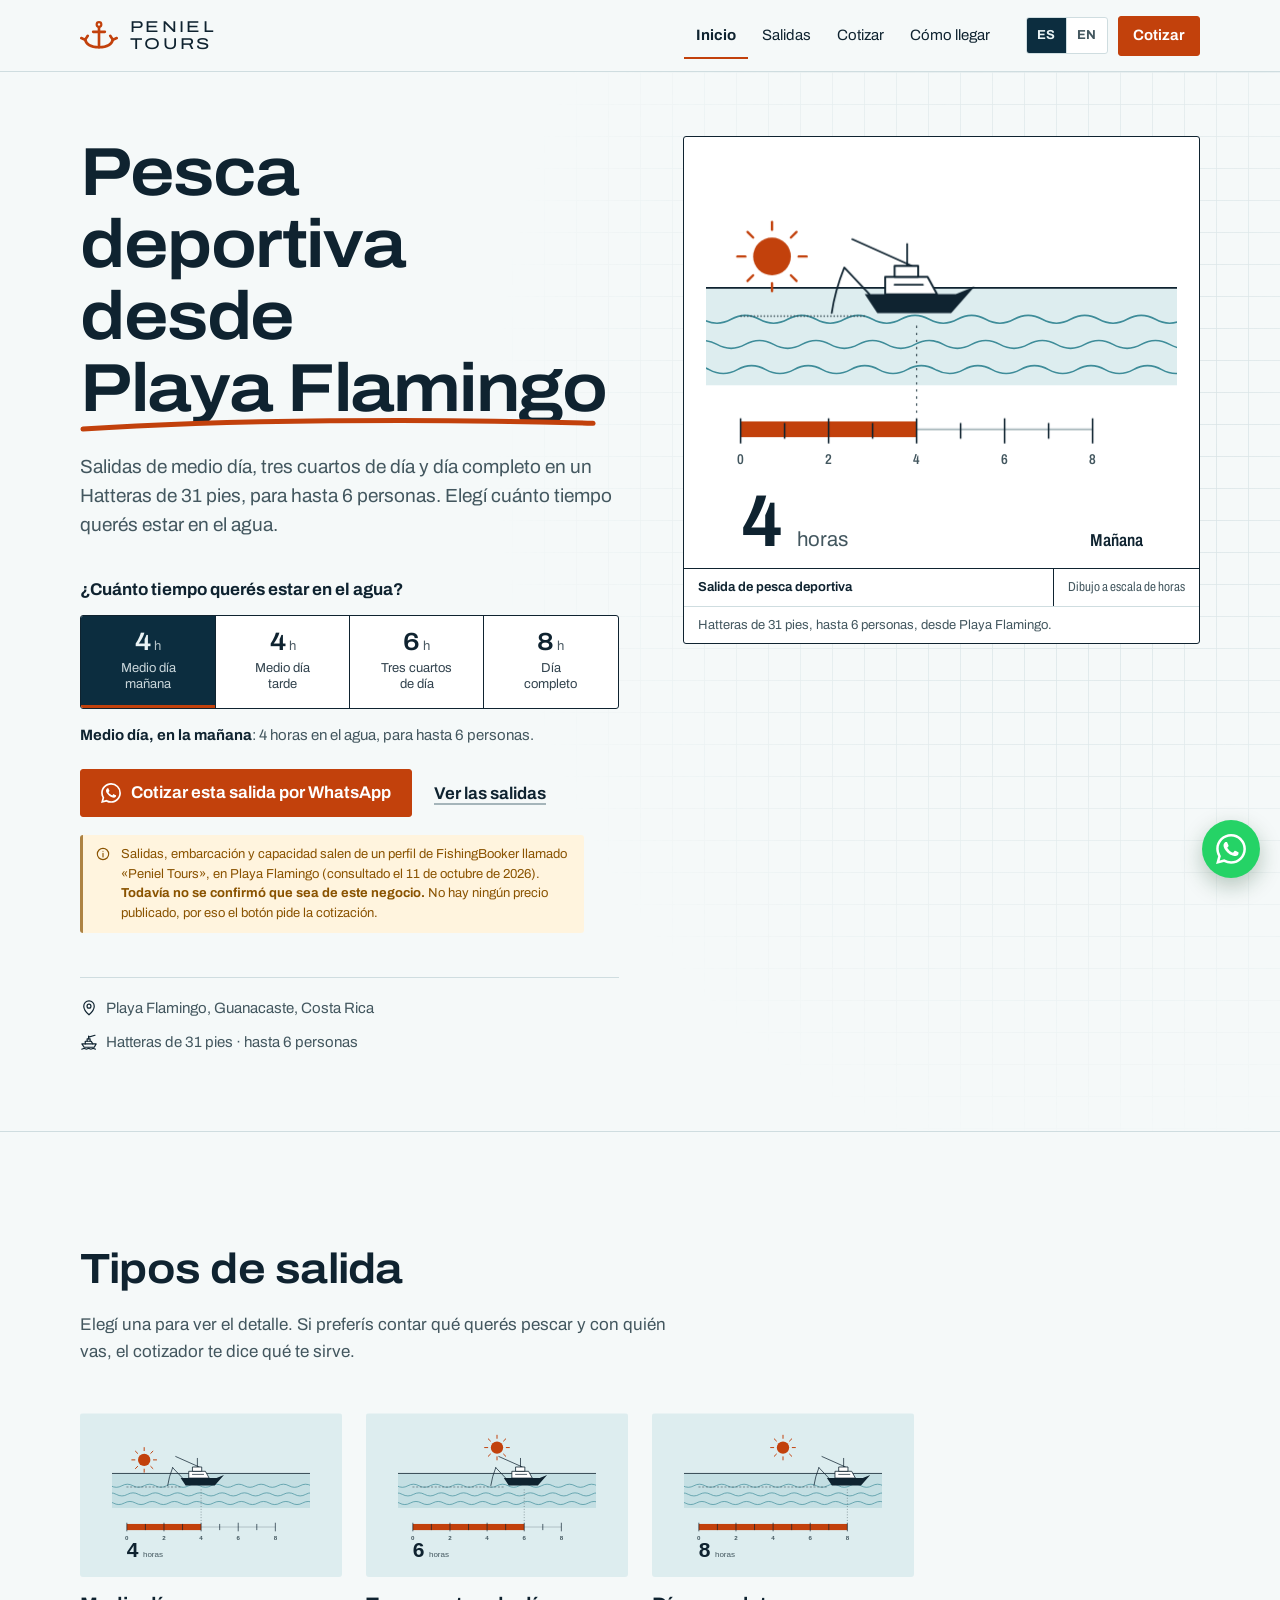
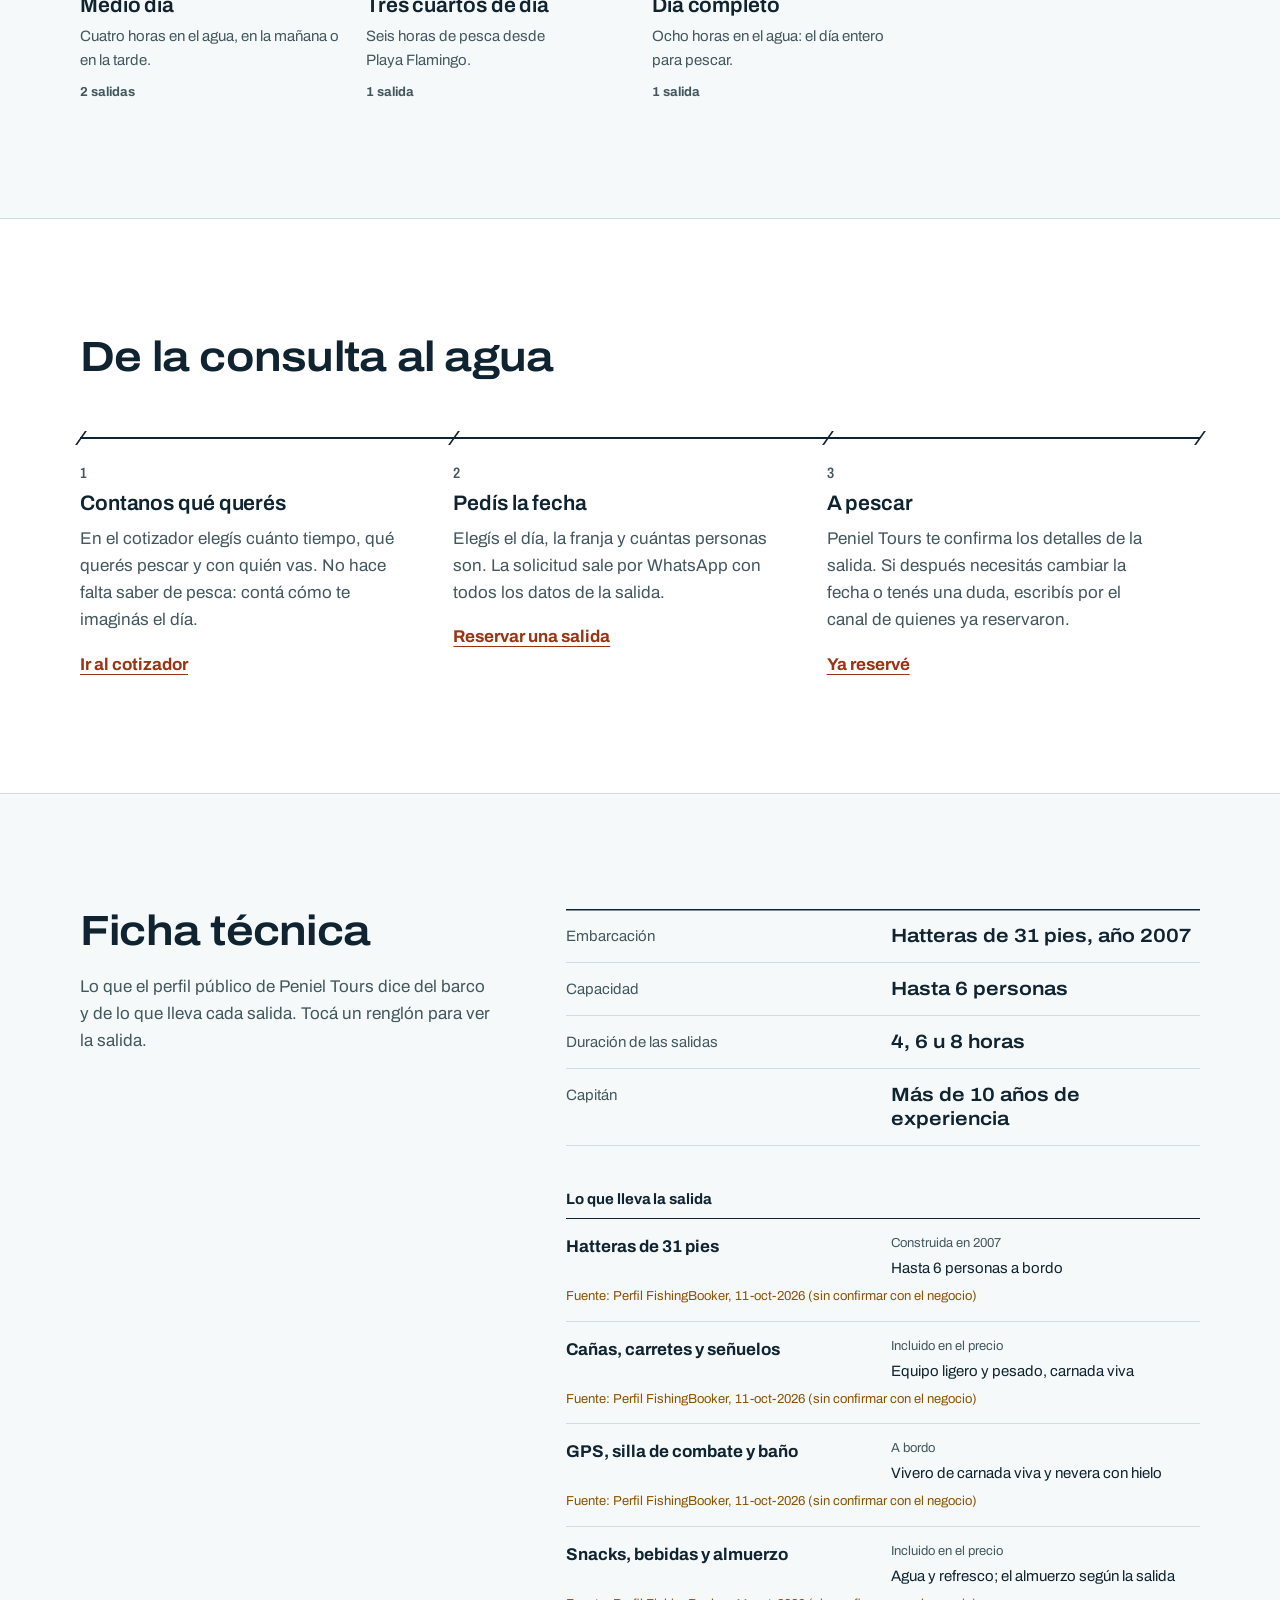
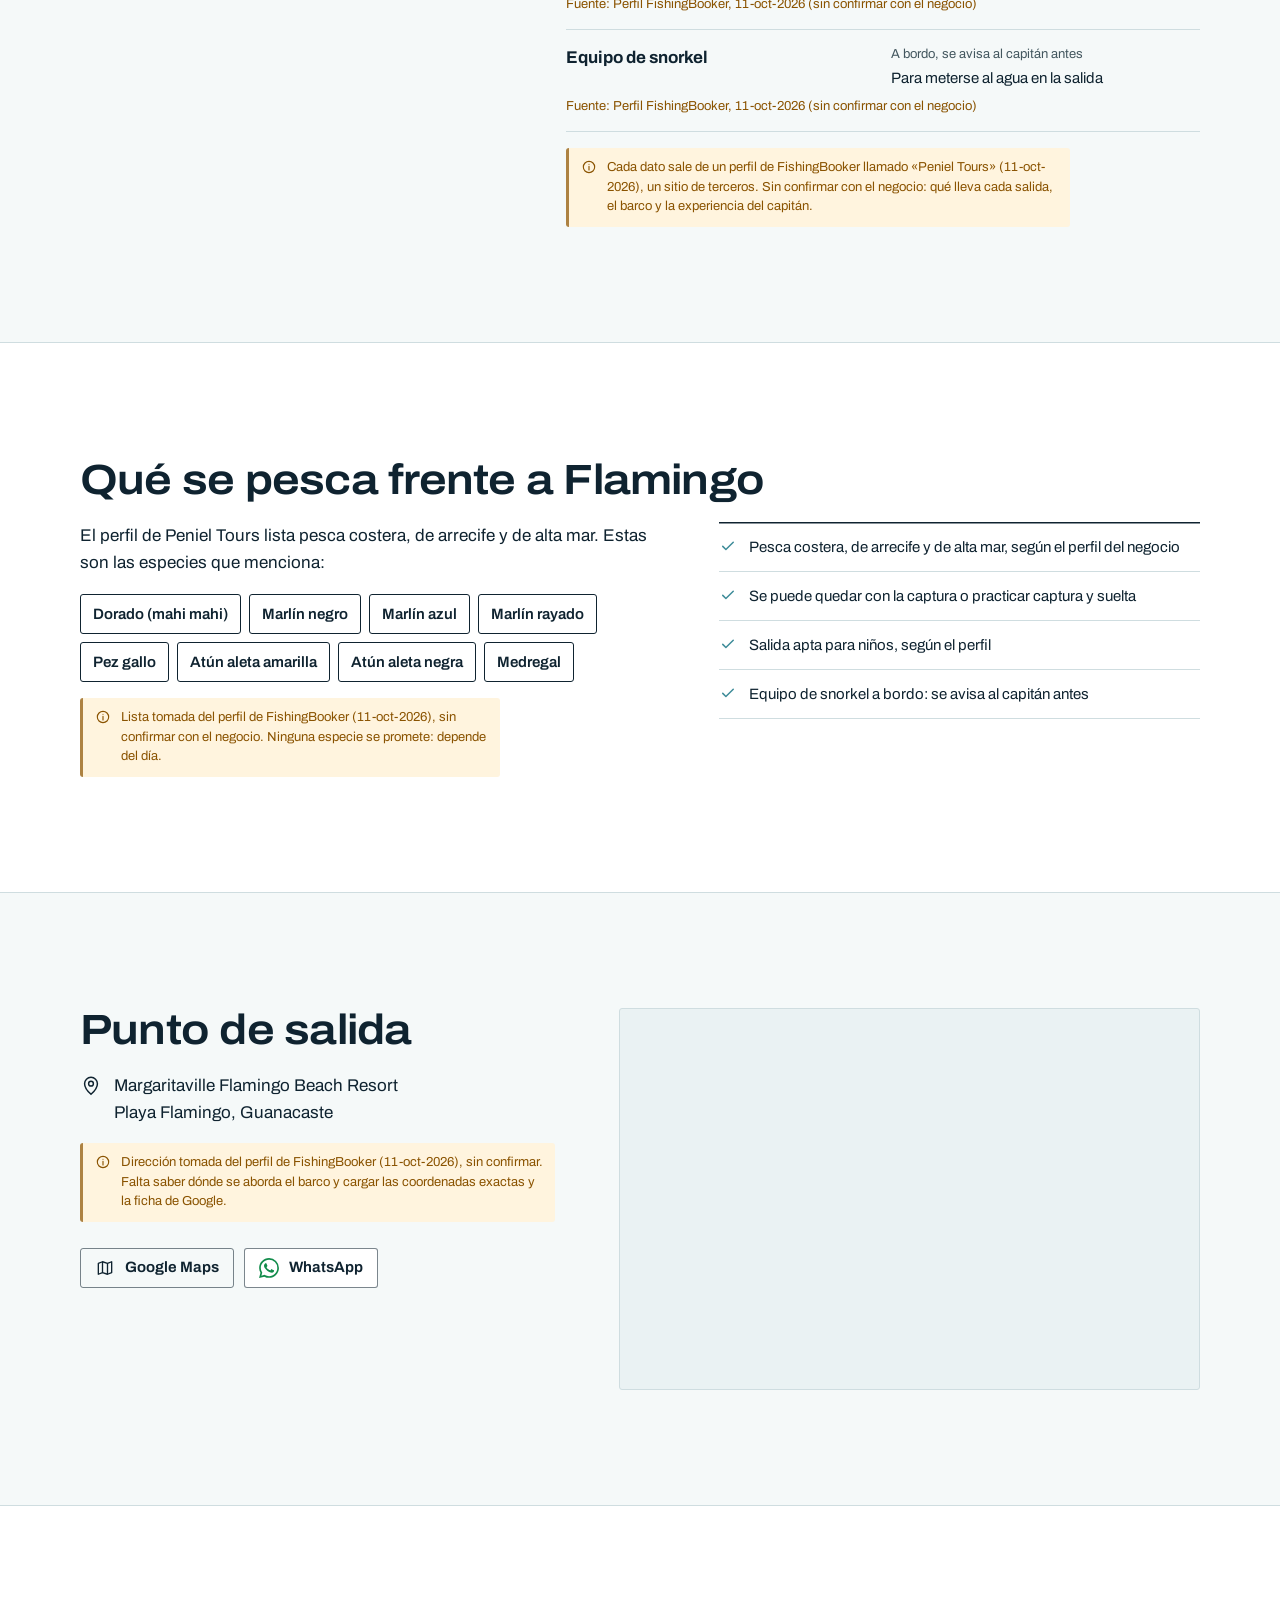
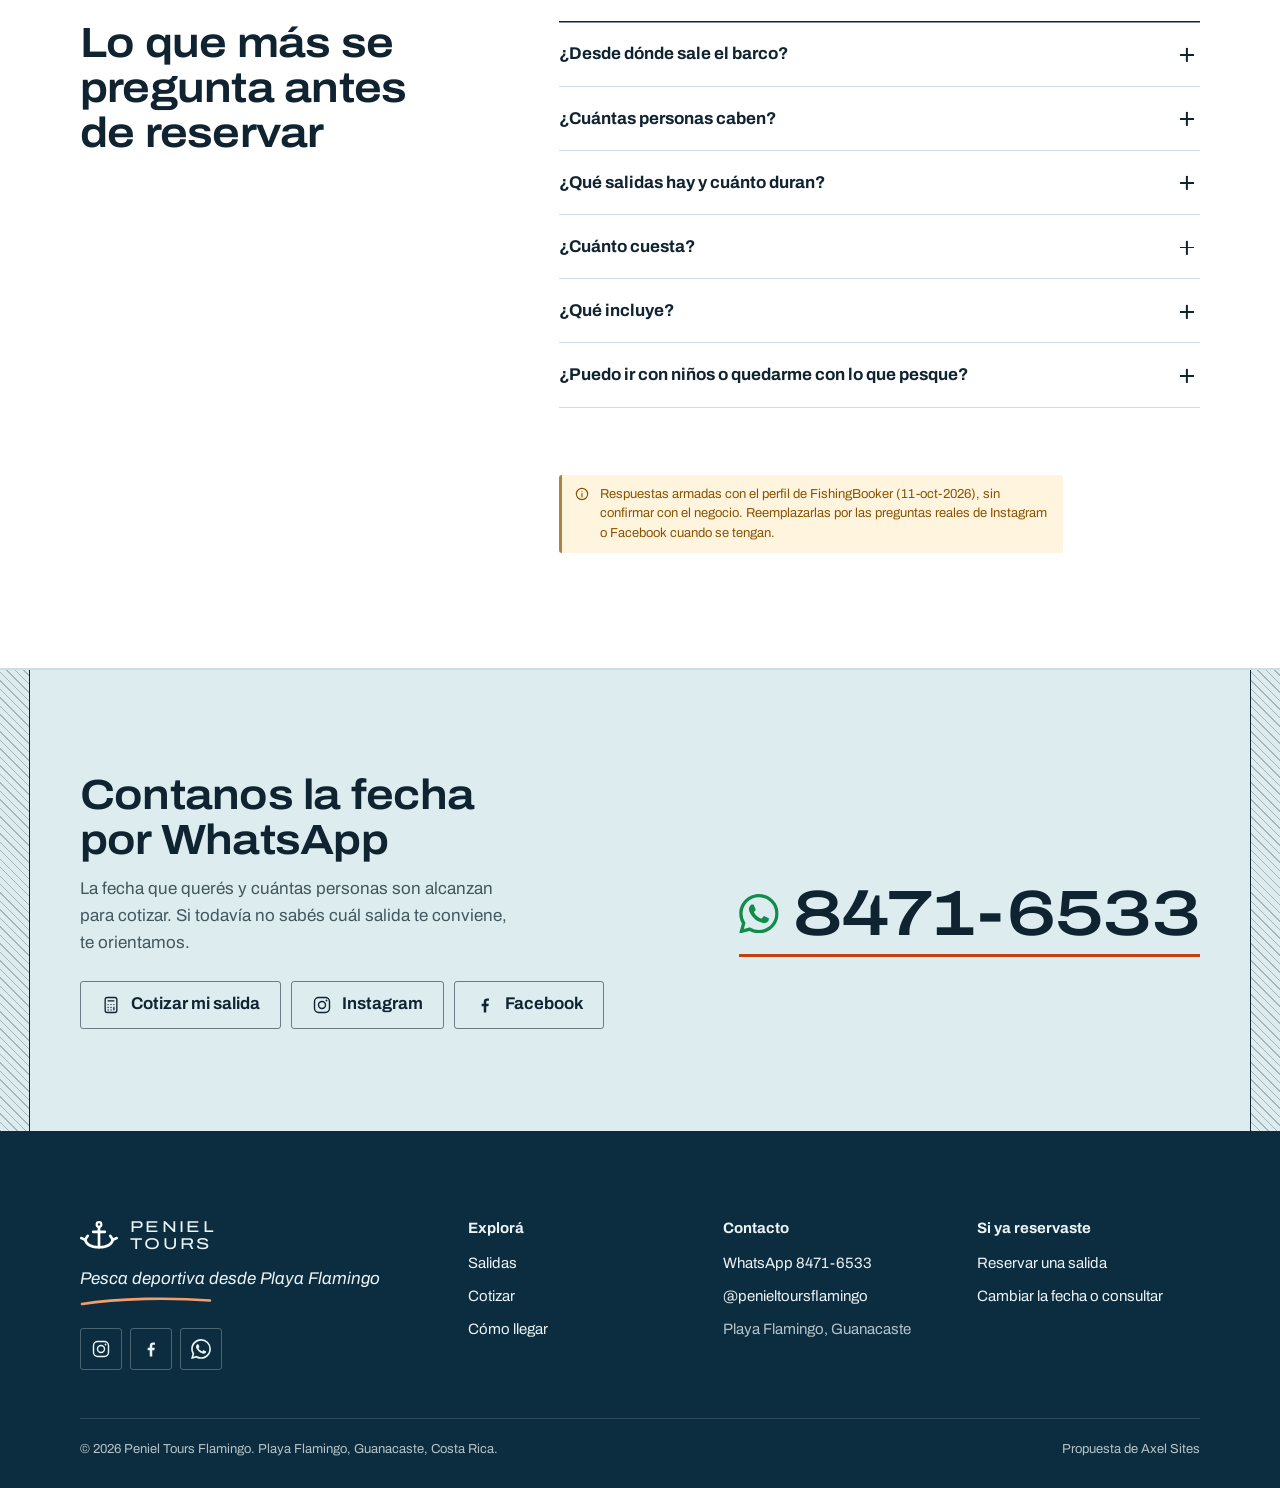
==== commit bde2b23a: "Load client WhatsApp and Facebook; mark FishingBooker data as unconfirmed Co-Authored-By: Claude Son" ====
--- a/profesional/index.html
+++ b/profesional/index.html
@@ -134,7 +134,7 @@
       </form>
 
       <div class="hero__pie">
-        <p class="nota-demo" data-demo><svg aria-hidden="true"><use href="#i-info"/></svg><span data-i18n="demo.medida">La duración de cada salida, la embarcación y la capacidad salen del perfil público de Peniel Tours en FishingBooker (consultado el 11 de octubre de 2026). No hay ningún precio publicado por el negocio, por eso el botón pide la cotización. Confirmar todo con Peniel Tours antes de publicar.</span></p>
+        <p class="nota-demo" data-demo><svg aria-hidden="true"><use href="#i-info"/></svg><span data-i18n="demo.medida">Salidas, embarcación y capacidad salen de un perfil de FishingBooker llamado «Peniel Tours», en Playa Flamingo (consultado el 11 de octubre de 2026). <b>Todavía no se confirmó que sea de este negocio.</b> No hay ningún precio publicado, por eso el botón pide la cotización.</span></p>
         <ul class="hero__meta">
           <li><svg aria-hidden="true"><use href="#i-pin"/></svg><span data-i18n="inicio.hero.lugar">Playa Flamingo, Guanacaste, Costa Rica</span></li>
           <li><svg aria-hidden="true"><use href="#i-barco"/></svg><span data-i18n="inicio.hero.barco">Hatteras de 31&nbsp;pies · hasta 6 personas</span></li>
@@ -210,7 +210,7 @@
         </dl>
         <h3 class="ficha__sub" data-i18n="inicio.tec.h2">Lo que lleva la salida</h3>
         <ul class="marcas" data-render="tecnologias"></ul>
-        <p class="nota-demo" data-demo><svg aria-hidden="true"><use href="#i-info"/></svg><span data-i18n="demo.garantias">Cada dato sale del perfil público de Peniel Tours en FishingBooker (11-oct-2026), que es un sitio de terceros. Confirmar con el negocio qué lleva cada salida y cuál es la experiencia del capitán antes de publicar.</span></p>
+        <p class="nota-demo" data-demo><svg aria-hidden="true"><use href="#i-info"/></svg><span data-i18n="demo.garantias">Cada dato sale de un perfil de FishingBooker llamado «Peniel Tours» (11-oct-2026), un sitio de terceros. Sin confirmar con el negocio: qué lleva cada salida, el barco y la experiencia del capitán.</span></p>
       </div>
     </div>
   </section>
@@ -232,7 +232,7 @@
             <li data-i18n="esp.7">Atún aleta negra</li>
             <li data-i18n="esp.8">Medregal</li>
           </ul>
-          <p class="nota-demo" data-demo><svg aria-hidden="true"><use href="#i-info"/></svg><span data-i18n="demo.taller">Lista tomada del perfil de FishingBooker (11-oct-2026). Ninguna especie se promete: depende del día. Confirmar con Peniel Tours y no ofrecer resultados de pesca.</span></p>
+          <p class="nota-demo" data-demo><svg aria-hidden="true"><use href="#i-info"/></svg><span data-i18n="demo.taller">Lista tomada del perfil de FishingBooker (11-oct-2026), sin confirmar con el negocio. Ninguna especie se promete: depende del día.</span></p>
         </div>
         <ul class="lista-check">
           <li><svg aria-hidden="true"><use href="#i-check"/></svg><span data-i18n="inicio.centro.l1">Pesca costera, de arrecife y de alta mar, según el perfil del negocio</span></li>
@@ -251,7 +251,7 @@
       <div class="visita__info">
         <h2 id="vis-h2" data-i18n="inicio.vis.h2">Punto de salida</h2>
         <p class="visita__dir"><svg aria-hidden="true"><use href="#i-pin"/></svg><span><span data-neg="salida">Margaritaville Flamingo Beach Resort</span><br><span data-neg="direccion">Playa Flamingo, Guanacaste</span></span></p>
-        <p class="nota-demo" data-demo><svg aria-hidden="true"><use href="#i-info"/></svg><span data-i18n="demo.horario">Dirección tomada del perfil de FishingBooker (11-oct-2026). Confirmar con Peniel Tours dónde se aborda el barco y cargar las coordenadas exactas y la ficha de Google.</span></p>
+        <p class="nota-demo" data-demo><svg aria-hidden="true"><use href="#i-info"/></svg><span data-i18n="demo.horario">Dirección tomada del perfil de FishingBooker (11-oct-2026), sin confirmar. Falta saber dónde se aborda el barco y cargar las coordenadas exactas y la ficha de Google.</span></p>
         <div class="visita__btns">
           <a class="btn btn--ghost btn--sm" data-href="googleMaps"><svg aria-hidden="true"><use href="#i-map"/></svg>Google Maps</a>
           <a class="btn btn--ghost btn--sm" data-href="waze"><svg aria-hidden="true"><use href="#i-nav"/></svg>Waze</a>
@@ -297,7 +297,7 @@
           <p data-i18n="inicio.faq.a6">El perfil indica que la salida es apta para niños y que se puede quedar con la captura o practicar captura y suelta. Avisá las edades y lo que preferís al reservar.</p>
         </details>
       </div>
-      <p class="nota-demo" data-demo><svg aria-hidden="true"><use href="#i-info"/></svg><span data-i18n="demo.faq">Respuestas armadas con el perfil público de FishingBooker (11-oct-2026). No salen de una conversación con el negocio: confirmarlas y, si hay preguntas frecuentes reales en Instagram o Facebook, reemplazarlas.</span></p>
+      <p class="nota-demo" data-demo><svg aria-hidden="true"><use href="#i-info"/></svg><span data-i18n="demo.faq">Respuestas armadas con el perfil de FishingBooker (11-oct-2026), sin confirmar con el negocio. Reemplazarlas por las preguntas reales de Instagram o Facebook cuando se tengan.</span></p>
     </div>
   </section>
 
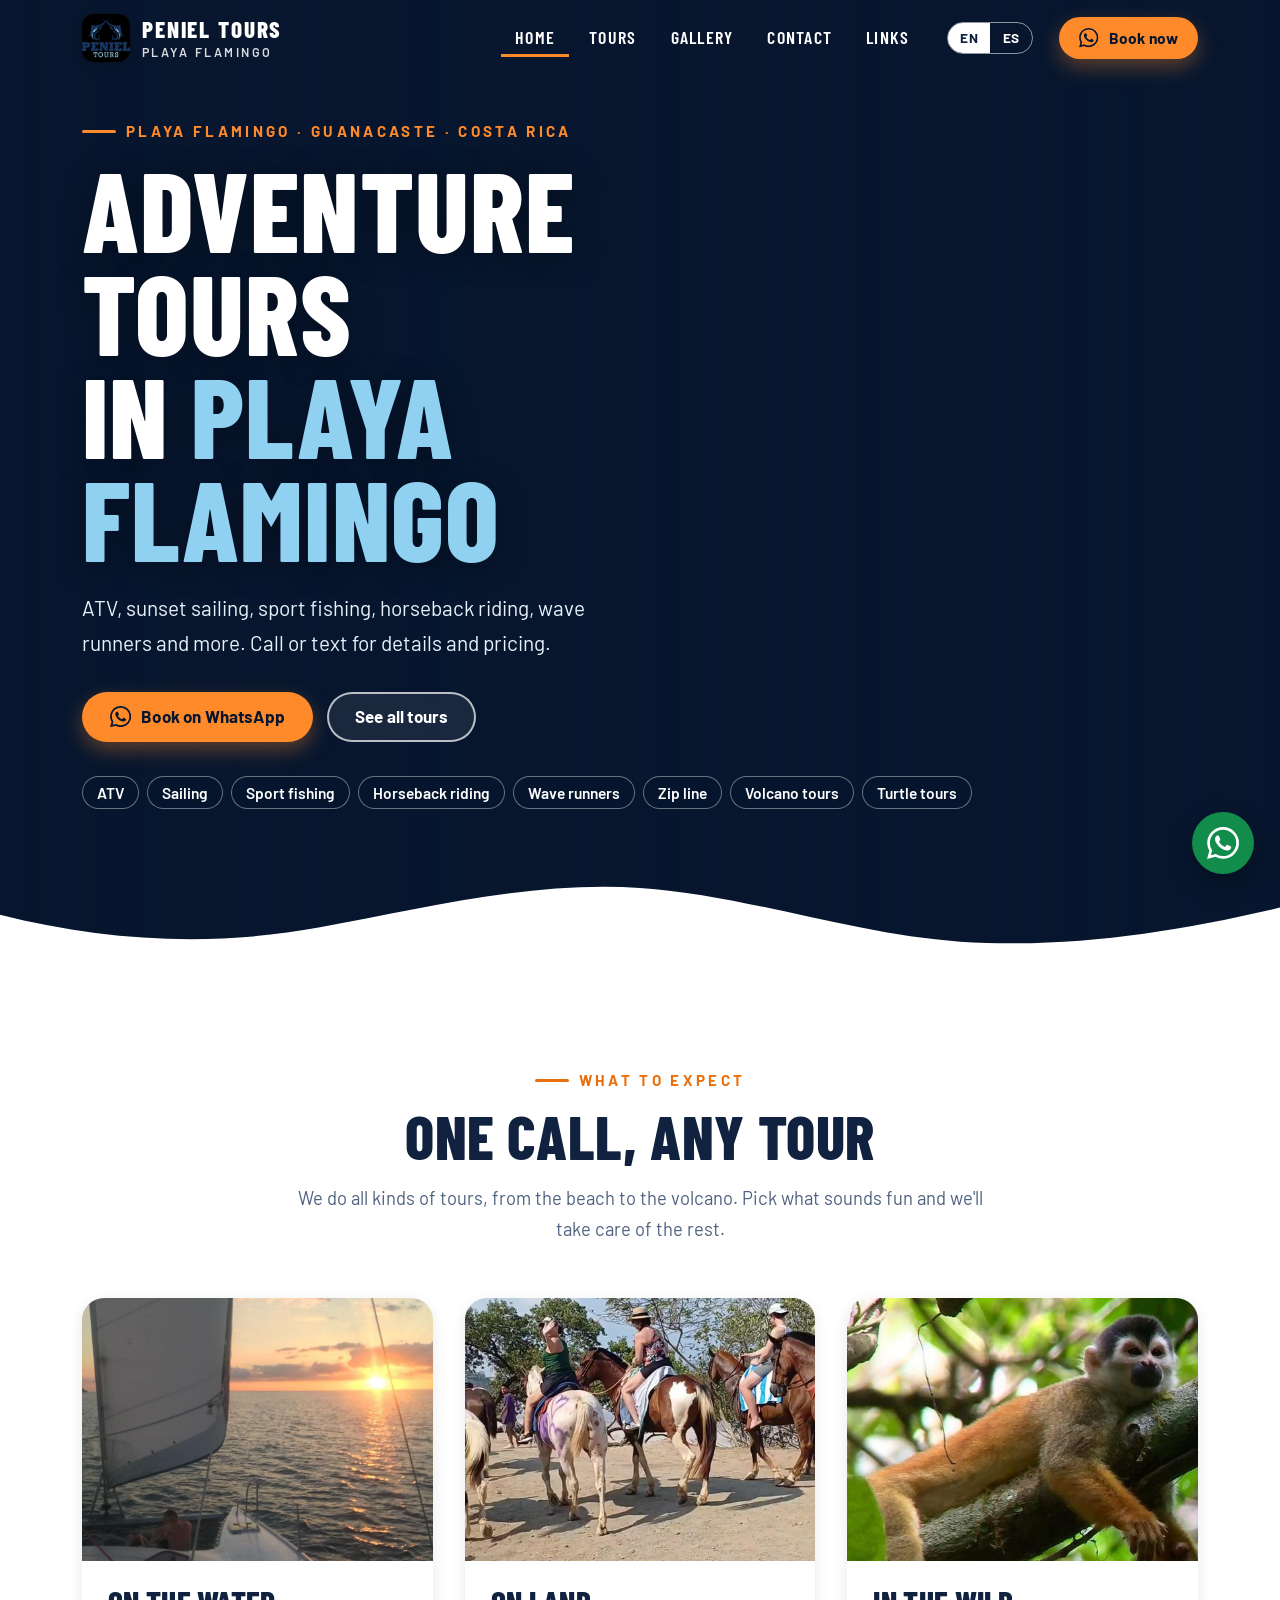
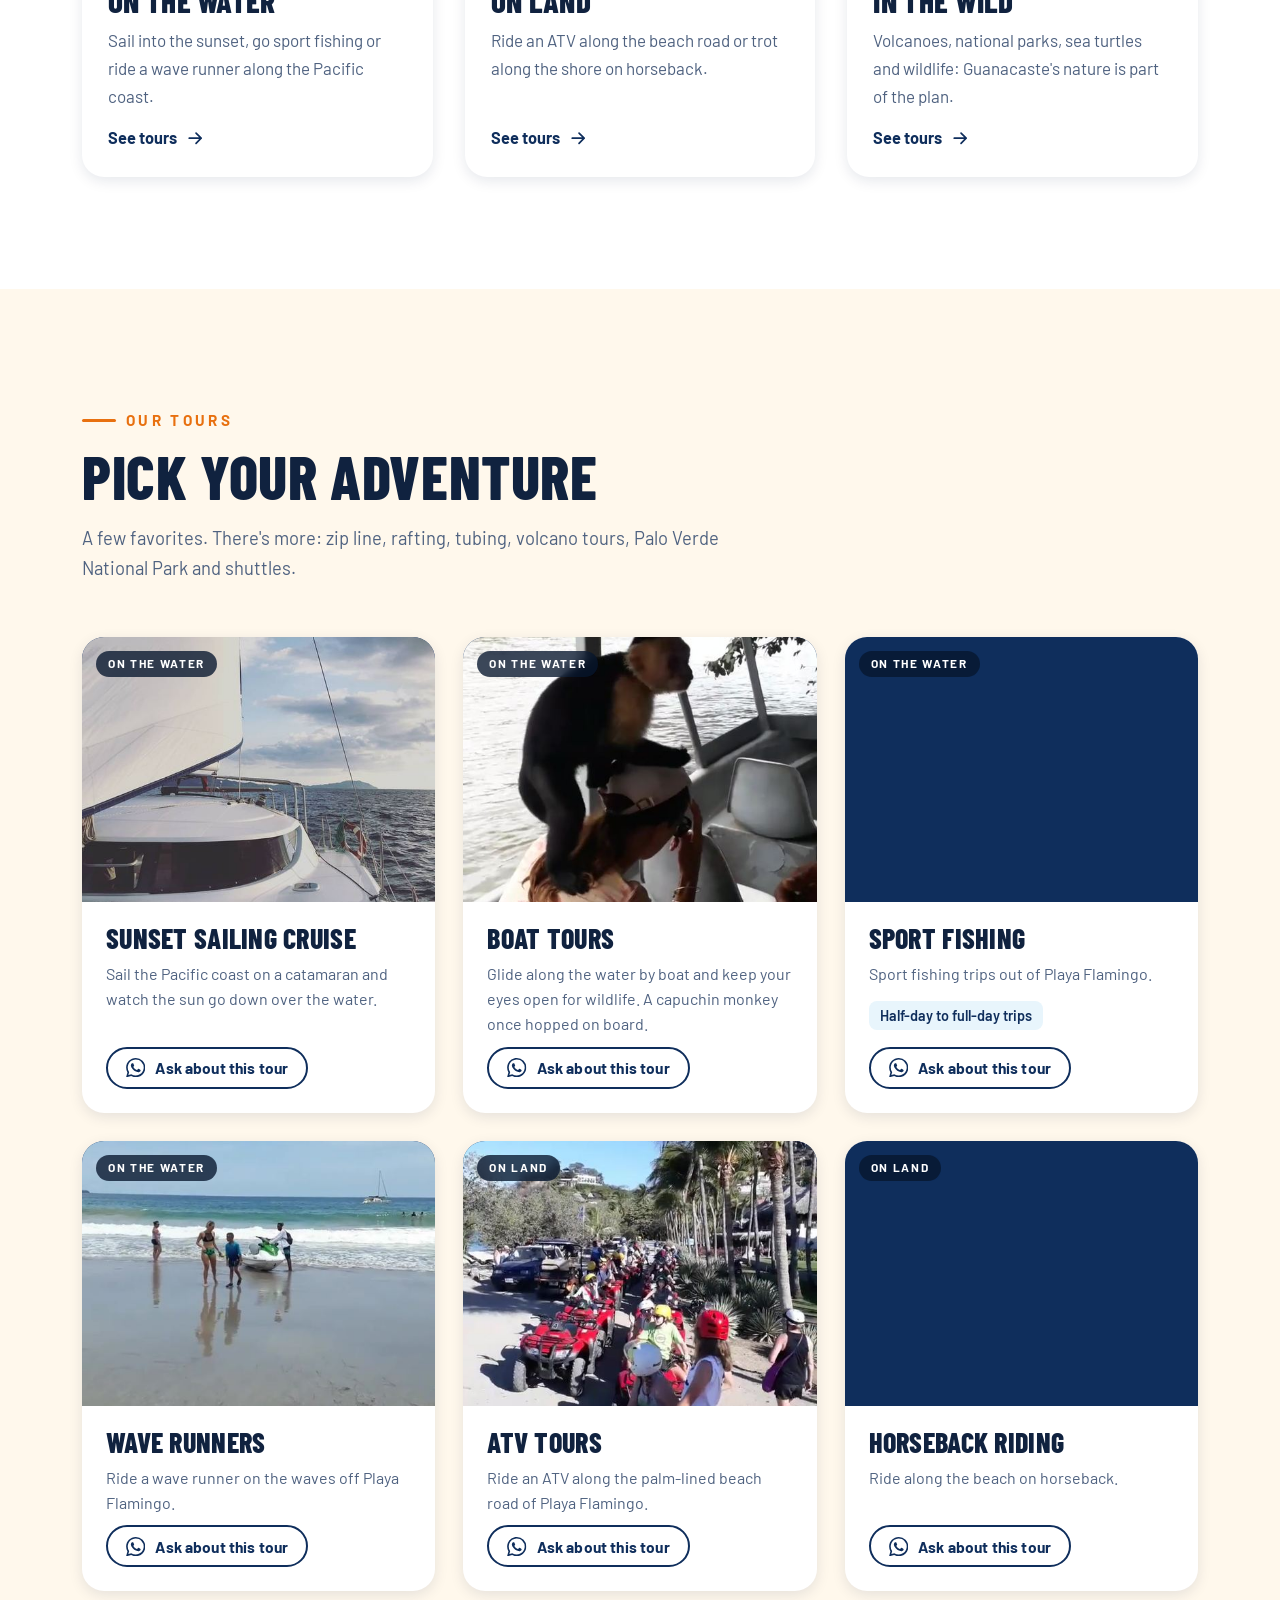
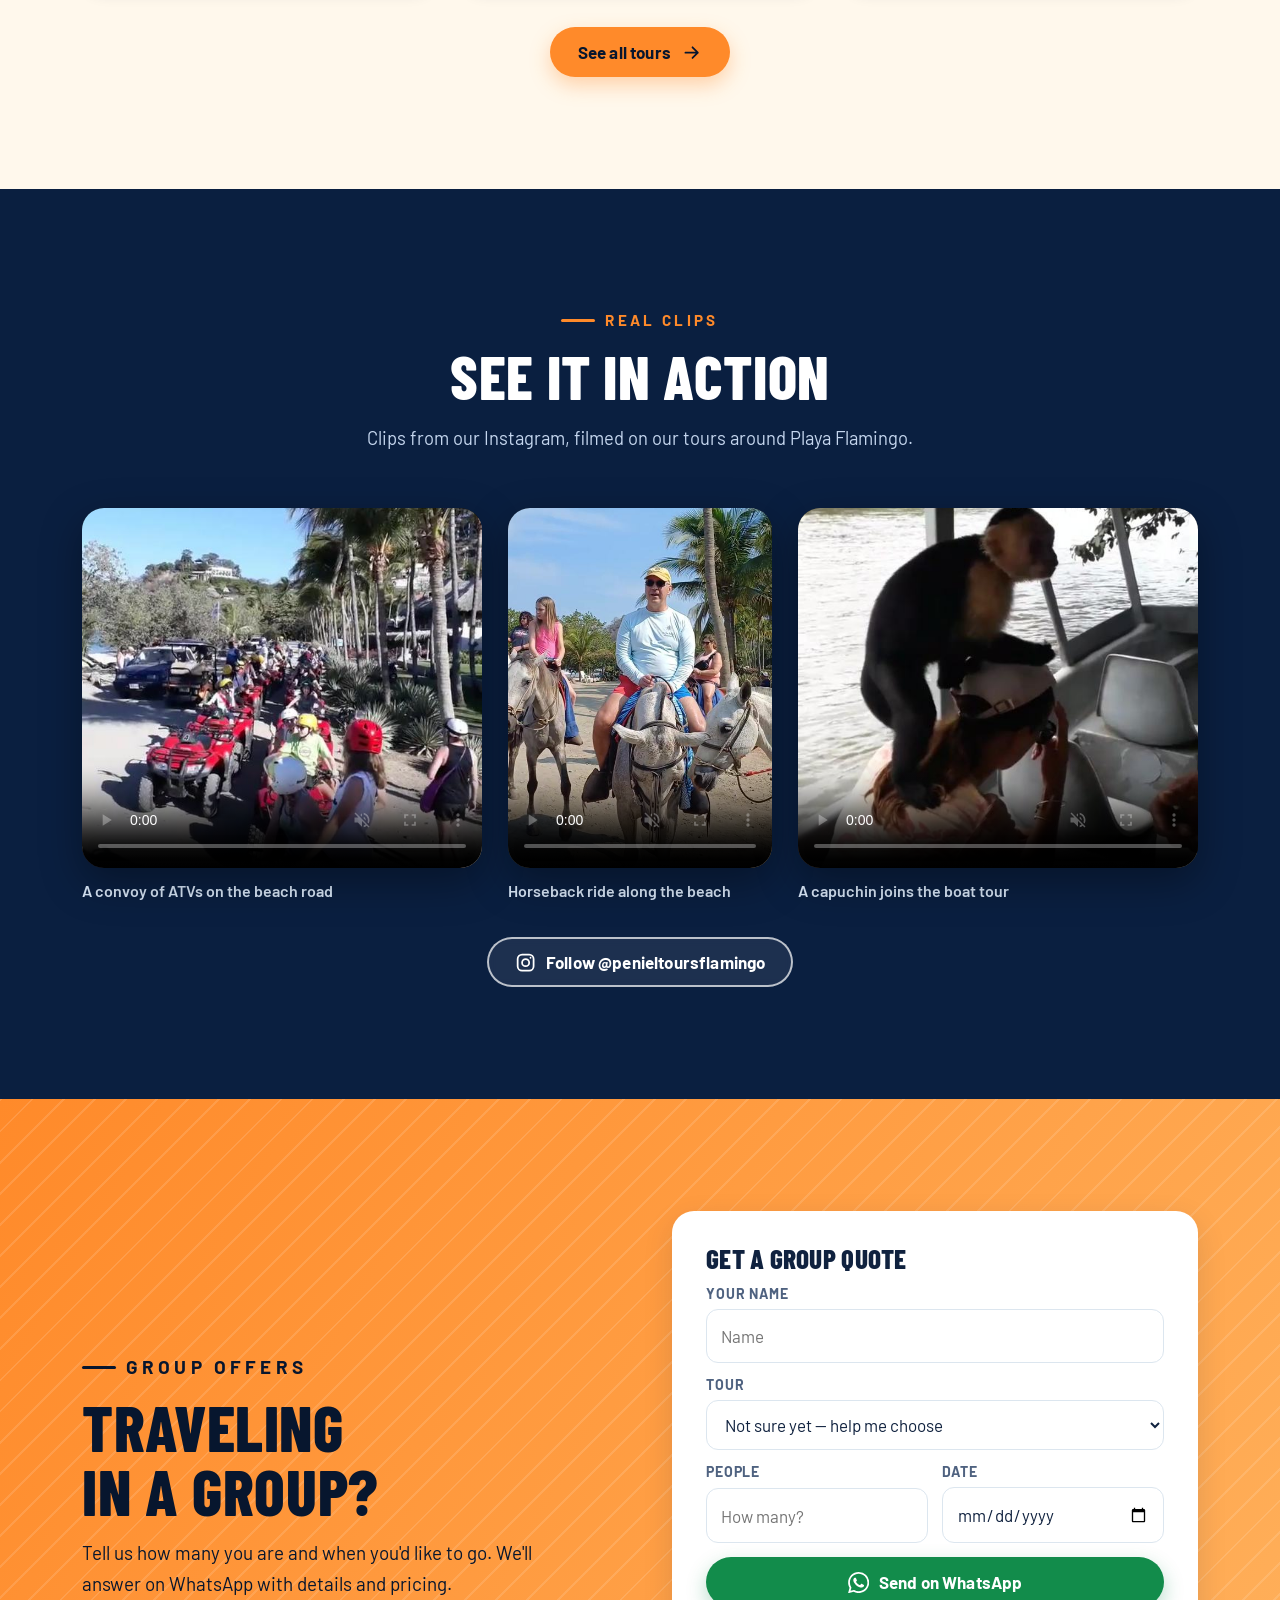
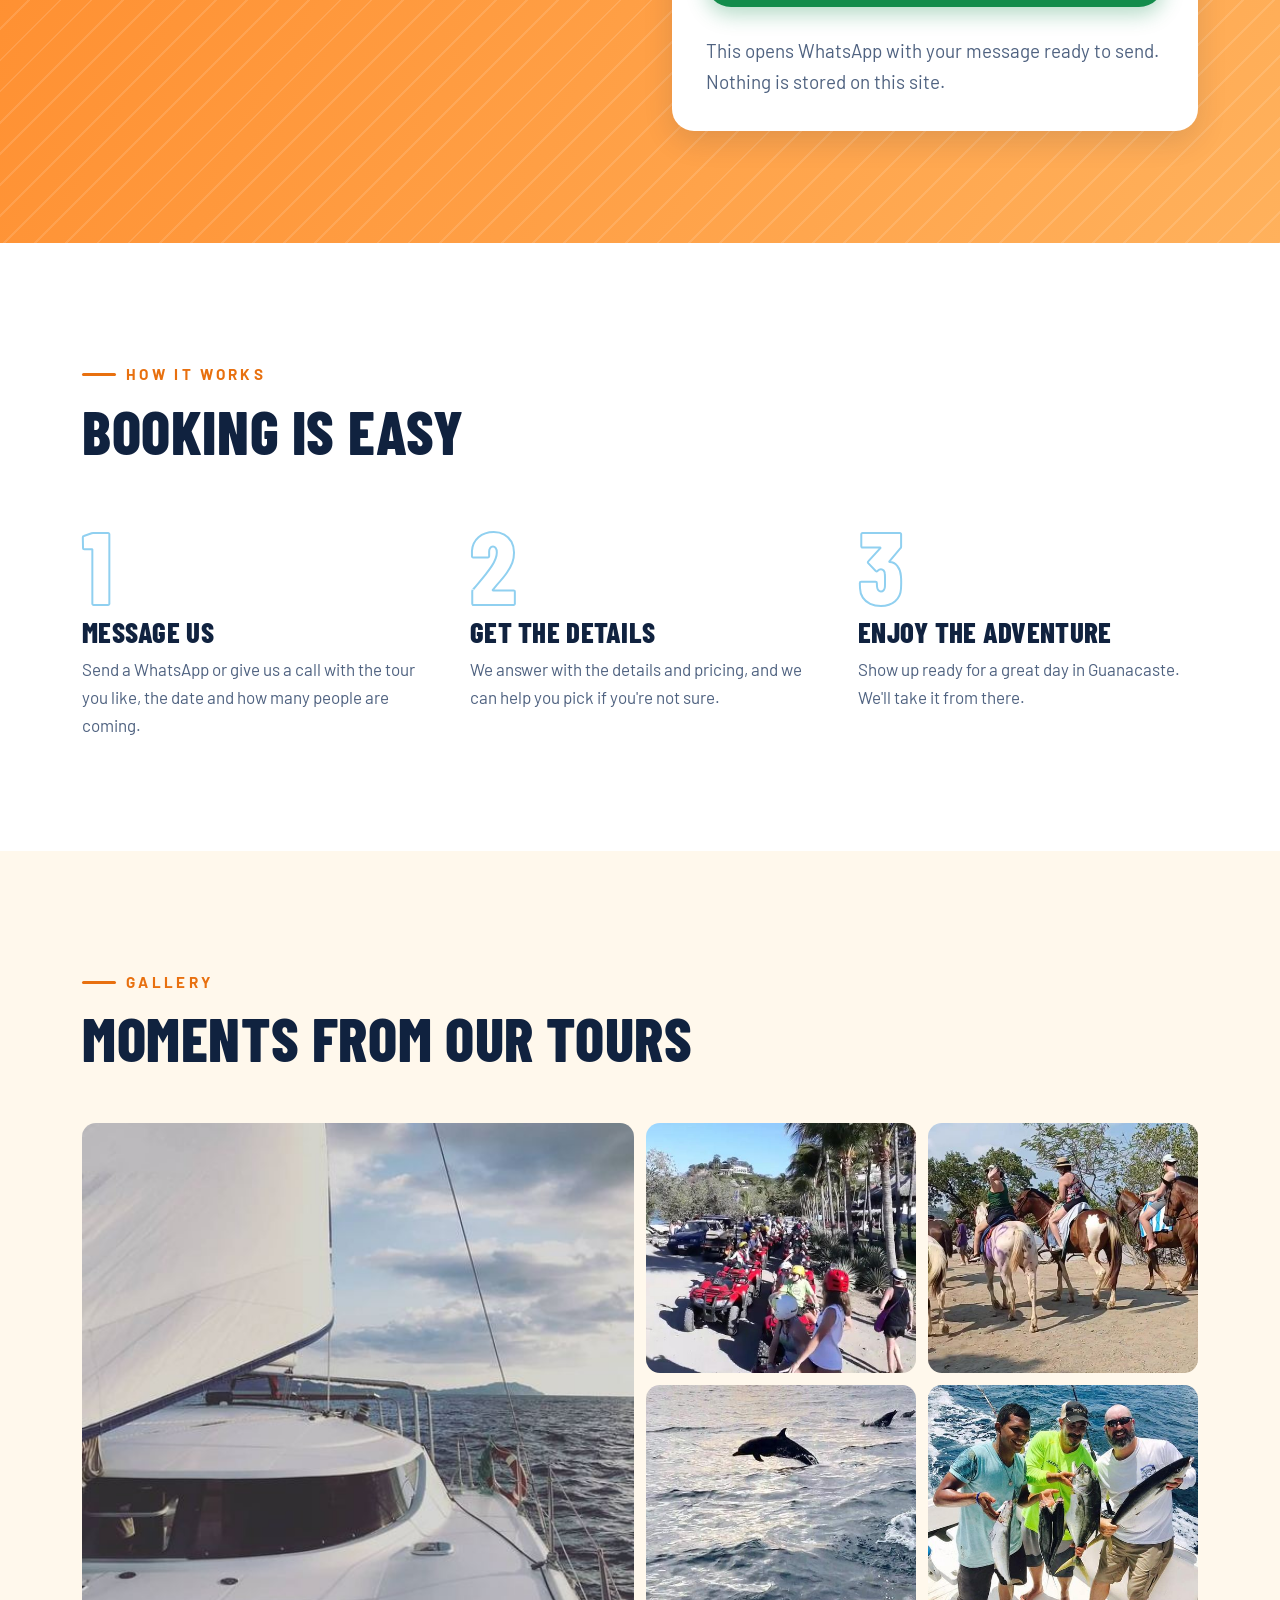
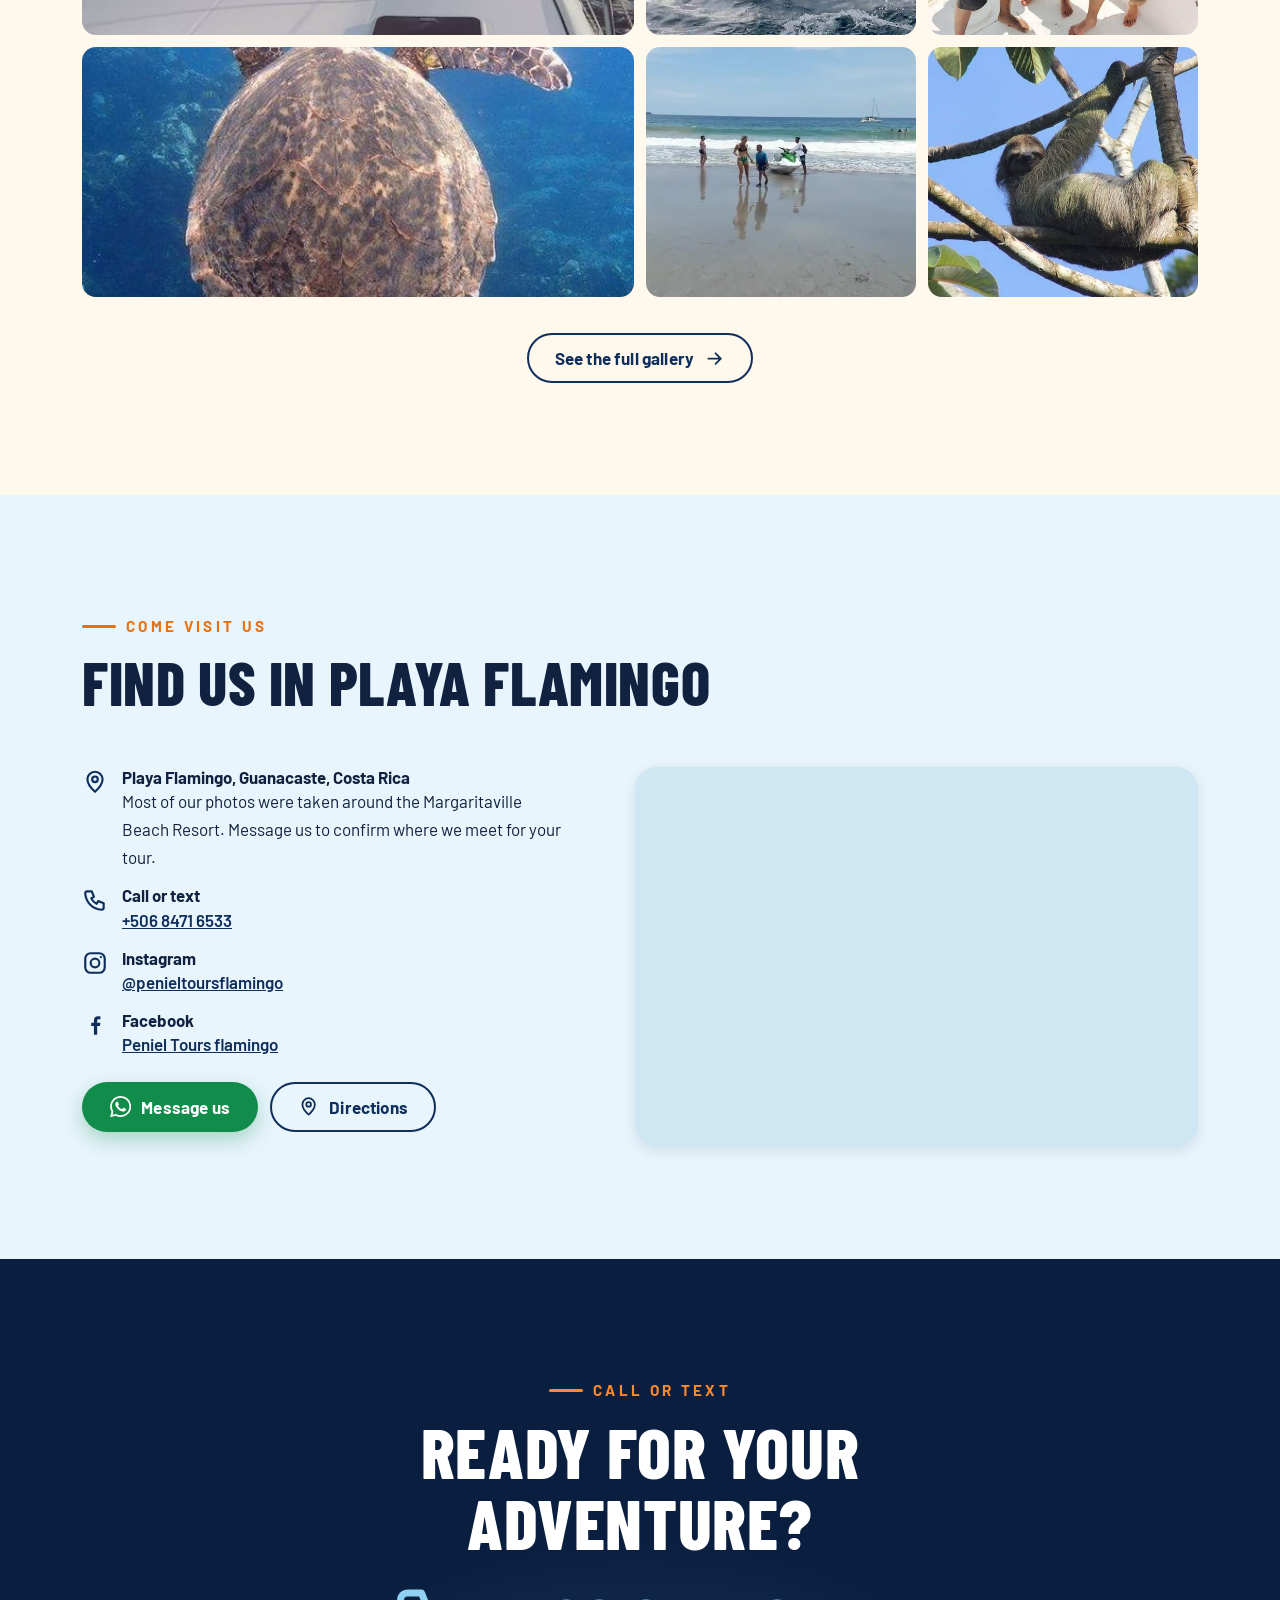
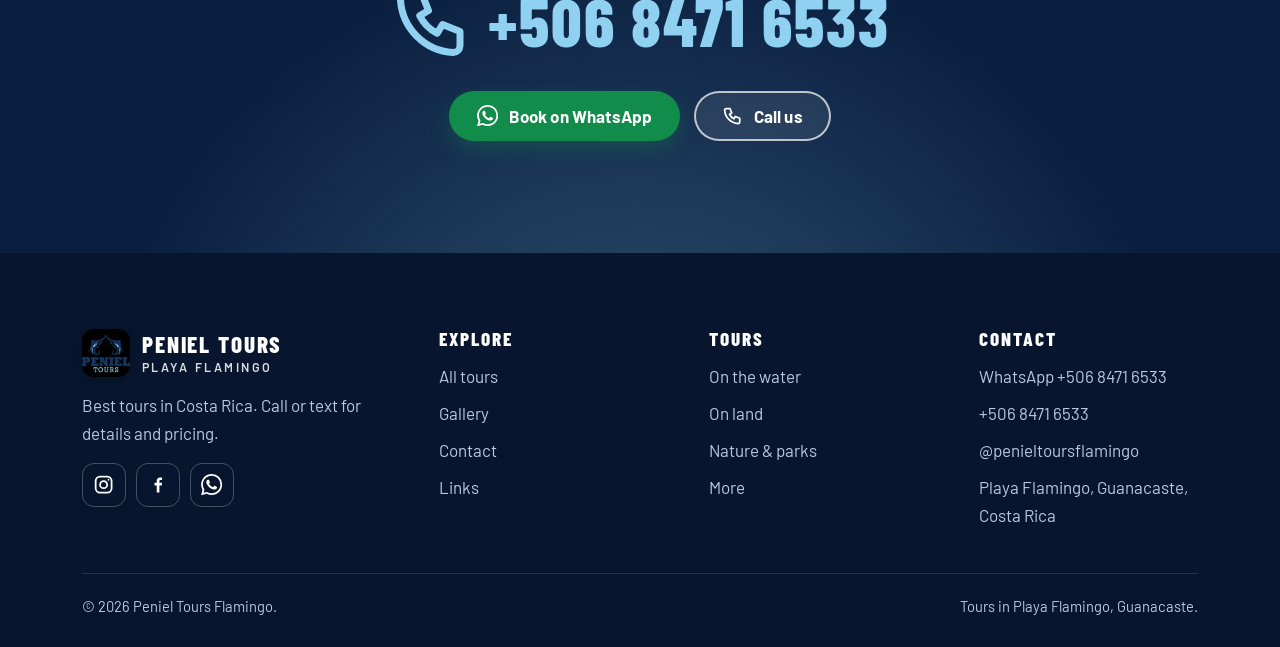
==== commit f55d1305: "Rebuild the site as a standalone tour-operator website (Tamarindo Estuary Tours style) Replace the M" ====
--- a/profesional/index.html
+++ b/profesional/index.html
@@ -1,389 +1,181 @@
 <!doctype html>
-<html lang="es">
+<html lang="en">
 <head>
 <meta charset="utf-8">
 <meta name="viewport" content="width=device-width, initial-scale=1">
-<title data-i18n="meta.inicio.title">Peniel Tours Flamingo · Pesca deportiva en Playa Flamingo, Guanacaste</title>
-<meta name="description" content="Salidas de pesca deportiva de medio día, tres cuartos de día y día completo desde Playa Flamingo, Guanacaste, en un Hatteras de 31 pies para hasta 6 personas. Elegí cuánto tiempo querés estar en el agua y cotizá por WhatsApp." data-i18n-attr="content:meta.inicio.desc">
+<title data-es="Peniel Tours Flamingo | Tours de aventura en Playa Flamingo, Costa Rica">Peniel Tours Flamingo | Adventure tours in Playa Flamingo, Costa Rica</title>
+<meta name="description" content="ATV, sunset sailing, sport fishing, horseback riding, wave runners and more in Playa Flamingo, Guanacaste. Call or text +506 8471 6533 for details and pricing." data-es-content="ATV, navegación al atardecer, pesca deportiva, cabalgatas, motos acuáticas y más en Playa Flamingo, Guanacaste. Llama o escribe al +506 8471 6533 para detalles y precios.">
 <meta name="robots" content="noindex,nofollow">
-<meta name="theme-color" content="#0C2D3F">
-<link rel="icon" href="img/favicon.svg" type="image/svg+xml">
+<meta name="wa-number" content="50684716533">
+<meta name="theme-color" content="#0F2E5C">
+<link rel="icon" href="img/favicon.png" type="image/png">
 <link rel="apple-touch-icon" href="img/apple-touch-icon.png">
 <meta property="og:type" content="website">
-<meta property="og:locale" content="es_CR">
 <meta property="og:site_name" content="Peniel Tours Flamingo">
-<meta property="og:title" content="Peniel Tours Flamingo · Pesca deportiva en Playa Flamingo">
-<meta property="og:description" content="Medio día, tres cuartos de día o día completo en el agua, desde Playa Flamingo, Guanacaste.">
-<meta property="og:image" content="img/og.jpg">
+<meta property="og:title" content="Peniel Tours Flamingo | Adventure tours in Playa Flamingo, Costa Rica">
+<meta property="og:description" content="ATV, sunset sailing, sport fishing, horseback riding, wave runners and more in Playa Flamingo, Guanacaste. Call or text +506 8471 6533 for details and pricing.">
+<meta property="og:image" content="img/sail-sun-low.jpg">
 <meta name="twitter:card" content="summary_large_image">
 <link rel="preconnect" href="https://fonts.googleapis.com">
 <link rel="preconnect" href="https://fonts.gstatic.com" crossorigin>
-<link href="https://fonts.googleapis.com/css2?family=Archivo:ital,wdth,wght@0,62..125,300..800;1,100,400&display=swap" rel="stylesheet">
-<link rel="stylesheet" href="css/styles.css">
+<link href="https://fonts.googleapis.com/css2?family=Barlow+Condensed:wght@600;700;800&family=Barlow:wght@400;500;600;700&display=swap" rel="stylesheet">
 <link rel="stylesheet" href="css/site.css">
+<script type="application/ld+json">{"@context": "https://schema.org", "@type": "TravelAgency", "name": "Peniel Tours Flamingo", "telephone": "+50684716533", "image": "img/logo.png", "address": {"@type": "PostalAddress", "addressLocality": "Playa Flamingo", "addressRegion": "Guanacaste", "addressCountry": "CR"}, "sameAs": ["https://www.instagram.com/penieltoursflamingo/", "https://www.facebook.com/penieltours/"]}</script>
 </head>
-<body data-page="inicio">
-
-<!-- @sprite (bloque compartido: se sincroniza con herramientas/sync_parciales.py) -->
-<svg xmlns="http://www.w3.org/2000/svg" style="display:none">
-  <symbol id="i-escudo" viewBox="0 0 24 24" fill="none" stroke="currentColor" stroke-width="1.6" stroke-linecap="round" stroke-linejoin="round"><path d="M12 21.2s7.2-3.3 7.2-9.2V5.4L12 2.8 4.8 5.4V12c0 5.9 7.2 9.2 7.2 9.2Z"/><path d="m8.9 11.8 2.3 2.3 4.1-4.4"/></symbol>
-  <symbol id="i-wa" viewBox="0 0 24 24"><path fill="currentColor" d="M17.47 14.38c-.3-.15-1.76-.87-2.03-.97-.27-.1-.47-.15-.67.15-.2.3-.77.97-.94 1.16-.17.2-.35.22-.64.07-.3-.15-1.26-.46-2.39-1.47-.88-.79-1.48-1.76-1.65-2.06-.17-.3-.02-.46.13-.6.13-.14.3-.35.45-.52.15-.17.2-.3.3-.5.1-.2.05-.37-.03-.52-.07-.15-.67-1.61-.92-2.2-.24-.59-.49-.5-.67-.51h-.57c-.2 0-.52.07-.8.37-.27.3-1.04 1.02-1.04 2.48s1.07 2.88 1.21 3.07c.15.2 2.1 3.2 5.08 4.49.71.3 1.26.49 1.7.63.71.22 1.36.19 1.87.12.57-.09 1.76-.72 2-1.42.25-.69.25-1.29.18-1.41-.08-.13-.28-.2-.57-.35Zm-5.42 7.4h-.01a9.87 9.87 0 0 1-5.03-1.38l-.36-.21-3.74.98 1-3.65-.24-.37a9.86 9.86 0 0 1-1.51-5.26c0-5.45 4.44-9.88 9.89-9.88 2.64 0 5.12 1.03 6.99 2.9a9.83 9.83 0 0 1 2.89 7c0 5.45-4.44 9.88-9.88 9.88Zm8.41-18.3A11.82 11.82 0 0 0 12.05 0C5.5 0 .16 5.34.16 11.89c0 2.1.55 4.14 1.59 5.95L.06 24l6.3-1.65a11.88 11.88 0 0 0 5.68 1.45h.01c6.55 0 11.89-5.34 11.89-11.89a11.82 11.82 0 0 0-3.48-8.41Z"/></symbol>
-  <symbol id="i-ig" viewBox="0 0 24 24" fill="none" stroke="currentColor" stroke-width="1.7"><rect x="3" y="3" width="18" height="18" rx="5"/><circle cx="12" cy="12" r="4.2"/><circle cx="17.4" cy="6.6" r="1.1" fill="currentColor" stroke="none"/></symbol>
-  <symbol id="i-fb" viewBox="0 0 24 24"><path fill="currentColor" d="M13.5 21v-7.5h2.6l.4-3.1h-3V8.5c0-.9.3-1.5 1.6-1.5h1.6V4.2c-.3 0-1.2-.1-2.3-.1-2.3 0-3.9 1.4-3.9 4v2.3H8v3.1h2.5V21h3Z"/></symbol>
-  <symbol id="i-phone" viewBox="0 0 24 24" fill="none" stroke="currentColor" stroke-width="1.6" stroke-linejoin="round"><path d="M6.6 3.5h2.6l1.3 4-1.9 1.3a11 11 0 0 0 6.6 6.6l1.3-1.9 4 1.3v2.6a2 2 0 0 1-2.2 2A16.5 16.5 0 0 1 4.6 5.7a2 2 0 0 1 2-2.2Z"/></symbol>
-  <symbol id="i-pin" viewBox="0 0 24 24" fill="none" stroke="currentColor" stroke-width="1.6"><path d="M12 21s-7-6.1-7-11.5A7 7 0 0 1 19 9.5C19 14.9 12 21 12 21Z"/><circle cx="12" cy="9.5" r="2.6"/></symbol>
-  <symbol id="i-clock" viewBox="0 0 24 24" fill="none" stroke="currentColor" stroke-width="1.6" stroke-linecap="round"><circle cx="12" cy="12" r="8.5"/><path d="M12 7.5V12l3 2"/></symbol>
-  <symbol id="i-cal" viewBox="0 0 24 24" fill="none" stroke="currentColor" stroke-width="1.6" stroke-linecap="round"><rect x="3.5" y="5" width="17" height="15.5" rx="2.5"/><path d="M3.5 9.5h17M8 3v4M16 3v4"/></symbol>
-  <symbol id="i-map" viewBox="0 0 24 24" fill="none" stroke="currentColor" stroke-width="1.6" stroke-linejoin="round"><path d="m9 4.5-5 2v13l5-2 6 2 5-2v-13l-5 2-6-2Z"/><path d="M9 4.5v13M15 6.5v13"/></symbol>
-  <symbol id="i-nav" viewBox="0 0 24 24" fill="none" stroke="currentColor" stroke-width="1.6" stroke-linejoin="round"><path d="m4 11 16-7-7 16-2-7-7-2Z"/></symbol>
-  <symbol id="i-star" viewBox="0 0 24 24"><path fill="currentColor" d="m12 3.2 2.7 5.5 6 .9-4.35 4.25 1.03 6L12 17.02l-5.38 2.83 1.03-6L3.3 9.6l6-.9L12 3.2Z"/></symbol>
-  <symbol id="i-check" viewBox="0 0 24 24" fill="none" stroke="currentColor" stroke-width="2" stroke-linecap="round" stroke-linejoin="round"><path d="m5 12.5 4.2 4.2L19 7"/></symbol>
-  <symbol id="i-arrow" viewBox="0 0 24 24" fill="none" stroke="currentColor" stroke-width="1.8" stroke-linecap="round" stroke-linejoin="round"><path d="M5 12h14M13 6l6 6-6 6"/></symbol>
-  <symbol id="i-share" viewBox="0 0 24 24" fill="none" stroke="currentColor" stroke-width="1.6"><circle cx="18" cy="5.5" r="2.5"/><circle cx="6" cy="12" r="2.5"/><circle cx="18" cy="18.5" r="2.5"/><path d="m8.2 10.8 7.6-4.1M8.2 13.2l7.6 4.1"/></symbol>
-  <symbol id="i-gift" viewBox="0 0 24 24" fill="none" stroke="currentColor" stroke-width="1.6" stroke-linejoin="round"><rect x="3.5" y="8.5" width="17" height="4" rx="1"/><path d="M5 12.5v8h14v-8M12 8.5v12M12 8.5S10.5 4 8 4a2.2 2.2 0 0 0 0 4.5h4ZM12 8.5S13.5 4 16 4a2.2 2.2 0 0 1 0 4.5h-4Z"/></symbol>
-  <symbol id="i-sparkle" viewBox="0 0 24 24" fill="none" stroke="currentColor" stroke-width="1.5" stroke-linejoin="round"><path d="M12 3.5c.6 4.4 2.1 5.9 6.5 6.5-4.4.6-5.9 2.1-6.5 6.5-.6-4.4-2.1-5.9-6.5-6.5 4.4-.6 5.9-2.1 6.5-6.5Z"/><path d="M18.5 15.5c.25 1.7.8 2.25 2.5 2.5-1.7.25-2.25.8-2.5 2.5-.25-1.7-.8-2.25-2.5-2.5 1.7-.25 2.25-.8 2.5-2.5Z"/></symbol>
-  <symbol id="i-search" viewBox="0 0 24 24" fill="none" stroke="currentColor" stroke-width="1.7" stroke-linecap="round"><circle cx="10.5" cy="10.5" r="6.5"/><path d="m15.5 15.5 5 5"/></symbol>
-  <symbol id="i-info" viewBox="0 0 24 24" fill="none" stroke="currentColor" stroke-width="1.7" stroke-linecap="round"><circle cx="12" cy="12" r="8.5"/><path d="M12 11v5.5M12 7.8h.01"/></symbol>
-  <symbol id="i-calc" viewBox="0 0 24 24" fill="none" stroke="currentColor" stroke-width="1.6" stroke-linecap="round"><rect x="5" y="3" width="14" height="18" rx="2.5"/><path d="M8.5 7h7M8.5 11.5h.01M12 11.5h.01M15.5 11.5h.01M8.5 15h.01M12 15h.01M15.5 15v2.8M8.5 18h.01M12 18h.01"/></symbol>
-  <symbol id="i-chat" viewBox="0 0 24 24" fill="none" stroke="currentColor" stroke-width="1.6" stroke-linejoin="round"><path d="M4 5.5h16v10H9l-5 4v-14Z"/><path d="M8 9.5h8M8 12.5h5" stroke-linecap="round"/></symbol>
-  <symbol id="i-globe" viewBox="0 0 24 24" fill="none" stroke="currentColor" stroke-width="1.6"><circle cx="12" cy="12" r="8.5"/><path d="M3.5 12h17M12 3.5c2.3 2.4 3.4 5.2 3.4 8.5s-1.1 6.1-3.4 8.5M12 3.5C9.7 5.9 8.6 8.7 8.6 12s1.1 6.1 3.4 8.5"/></symbol>
-  <symbol id="i-close" viewBox="0 0 24 24" fill="none" stroke="currentColor" stroke-width="1.8" stroke-linecap="round"><path d="M6 6l12 12M18 6 6 18"/></symbol>
-  <symbol id="i-pt" viewBox="0 0 52 42" fill="none" stroke="currentColor" stroke-linecap="round" stroke-linejoin="round"><circle cx="26" cy="6" r="3.2" stroke-width="3"/><path stroke-width="3.6" d="M26 9.5V37M18 16h16"/><path stroke-width="3.6" d="M7 26c1.5 8 8 11 19 11s17.5-3 19-11"/><path stroke-width="3.6" d="m1.8 24.5 5.2 2.5 3.6-5.6M50.2 24.5 45 27l-3.6-5.6"/></symbol>
-  <symbol id="i-barco" viewBox="0 0 24 24" fill="none" stroke="currentColor" stroke-width="1.6" stroke-linecap="round" stroke-linejoin="round"><path d="M2.5 14.5h19L19 19H5.5Z"/><path d="M7 14.5V11h8l2 3.5"/><path d="M9.5 11V7.8h4V11"/><path d="M11.5 7.8V4M11.5 5.4 20 3"/><path d="M2.5 21.5c1.5 0 1.5-.9 3-.9s1.5.9 3 .9 1.5-.9 3-.9 1.5.9 3 .9 1.5-.9 3-.9 1.5.9 3 .9"/></symbol>
-  <symbol id="i-pez" viewBox="0 0 24 24" fill="none" stroke="currentColor" stroke-width="1.6" stroke-linecap="round" stroke-linejoin="round"><path d="M2.8 12c2.9-4.4 7-5.8 11-4.6 2 .6 3.8 2.2 5 4.6-1.2 2.4-3 4-5 4.6-4 1.2-8.1-.2-11-4.6Z"/><path d="m19 12 2.8-3.8v7.6Z"/><path d="M9.5 8.2 11.5 5.5l1.5 2.4"/><circle cx="7.2" cy="11" r=".7" fill="currentColor" stroke="none"/></symbol>
-  <symbol id="i-sol" viewBox="0 0 24 24" fill="none" stroke="currentColor" stroke-width="1.6" stroke-linecap="round" stroke-linejoin="round"><circle cx="12" cy="11" r="3.8"/><path d="M12 3.2v1.6M12 17.2v1.6M4.2 11h1.6M18.2 11h1.6M6.5 5.5l1.1 1.1M16.4 15.4l1.1 1.1M17.5 5.5l-1.1 1.1M7.6 15.4l-1.1 1.1"/><path d="M3 21c2 0 2-1 4.5-1s2.5 1 4.5 1 2.5-1 4.5-1 2.5 1 4.5 1"/></symbol>
-</svg>
-<!-- /@sprite -->
-
-<!-- @header -->
-<a class="skip" href="#main" data-i18n="a11y.saltar">Saltar al contenido</a>
-
-<header class="hdr">
+<body>
+<svg xmlns="http://www.w3.org/2000/svg" style="display:none" aria-hidden="true"><symbol id="i-wa" viewBox="0 0 24 24"><path fill="currentColor" stroke="none" d="M17.47 14.38c-.3-.15-1.76-.87-2.03-.97-.27-.1-.47-.15-.67.15-.2.3-.77.97-.94 1.16-.17.2-.35.22-.64.07-.3-.15-1.26-.46-2.39-1.47-.88-.79-1.48-1.76-1.65-2.06-.17-.3-.02-.46.13-.6.13-.14.3-.35.45-.52.15-.17.2-.3.3-.5.1-.2.05-.37-.03-.52-.07-.15-.67-1.61-.92-2.2-.24-.59-.49-.5-.67-.51h-.57c-.2 0-.52.07-.8.37-.27.3-1.04 1.02-1.04 2.48s1.07 2.88 1.21 3.07c.15.2 2.1 3.2 5.08 4.49.71.3 1.26.49 1.7.63.71.22 1.36.19 1.87.12.57-.09 1.76-.72 2-1.42.25-.69.25-1.29.18-1.41-.08-.13-.28-.2-.57-.35Zm-5.42 7.4h-.01a9.87 9.87 0 0 1-5.03-1.38l-.36-.21-3.74.98 1-3.65-.24-.37a9.86 9.86 0 0 1-1.51-5.26c0-5.45 4.44-9.88 9.89-9.88 2.64 0 5.12 1.03 6.99 2.9a9.83 9.83 0 0 1 2.89 7c0 5.45-4.44 9.88-9.88 9.88Zm8.41-18.3A11.82 11.82 0 0 0 12.05 0C5.5 0 .16 5.34.16 11.89c0 2.1.55 4.14 1.59 5.95L.06 24l6.3-1.65a11.88 11.88 0 0 0 5.68 1.45h.01c6.55 0 11.89-5.34 11.89-11.89a11.82 11.82 0 0 0-3.48-8.41Z"/></symbol><symbol id="i-phone" viewBox="0 0 24 24"><path d="M5 4h4l2 5-2.5 1.5a11 11 0 0 0 5 5L15 13l5 2v4a2 2 0 0 1-2 2A16 16 0 0 1 3 6a2 2 0 0 1 2-2z"/></symbol><symbol id="i-ig" viewBox="0 0 24 24"><rect x="3" y="3" width="18" height="18" rx="5"/><circle cx="12" cy="12" r="4"/><circle cx="17.5" cy="6.5" r="1" fill="currentColor" stroke="none"/></symbol><symbol id="i-fb" viewBox="0 0 24 24"><path fill="currentColor" stroke="none" d="M14 21v-8h2.6l.4-3H14V8.2c0-.9.3-1.4 1.5-1.4H17V4.1C16.7 4 15.8 4 14.8 4 12.5 4 11 5.4 11 7.9V10H8.5v3H11v8z"/></symbol><symbol id="i-pin" viewBox="0 0 24 24"><path d="M12 21s-7-6.2-7-11.5a7 7 0 0 1 14 0C19 14.8 12 21 12 21z"/><circle cx="12" cy="9.5" r="2.6"/></symbol><symbol id="i-arrow" viewBox="0 0 24 24"><path d="M5 12h14M13 6l6 6-6 6"/></symbol><symbol id="i-down" viewBox="0 0 24 24"><path d="m6 9 6 6 6-6"/></symbol><symbol id="i-menu" viewBox="0 0 24 24"><path d="M4 7h16M4 12h16M4 17h16"/></symbol><symbol id="i-close" viewBox="0 0 24 24"><path d="M6 6l12 12M18 6 6 18"/></symbol><symbol id="i-star" viewBox="0 0 24 24"><path d="m12 3.5 2.6 5.4 5.9.8-4.3 4.1 1 5.9L12 17l-5.2 2.7 1-5.9L3.5 9.7l5.9-.8z"/></symbol><symbol id="p-sail" viewBox="0 0 64 64"><path d="M8 44h48l-6 10H14z"/><path d="M32 8v36"/><path d="M34 10l18 30H34z"/><path d="M30 18 14 40h16z"/></symbol><symbol id="p-boat" viewBox="0 0 64 64"><path d="M6 38h52l-8 14H14z"/><path d="M18 38V26h22l8 12"/><path d="M24 32h4m6 0h4"/><path d="M30 26V16"/><path d="M4 58q5-4 10 0t10 0 10 0 10 0 10 0 10 0"/></symbol><symbol id="p-fish" viewBox="0 0 64 64"><path d="M6 32c8-11 24-14 36-7 4 2 7 5 10 7-3 2-6 5-10 7-12 7-28 4-36-7z"/><path d="M52 32l8-9v18z"/><circle cx="19" cy="30" r="1.8" fill="currentColor" stroke="none"/><path d="M28 24c3 5 3 11 0 16"/></symbol><symbol id="p-jetski" viewBox="0 0 64 64"><path d="M8 40c12 5 32 5 48-6l-12-6-8-12h-8l4 12-12 2z"/><path d="M4 54q5-4 10 0t10 0 10 0 10 0 10 0 10 0"/></symbol><symbol id="p-kayak" viewBox="0 0 64 64"><path d="M4 42c14-8 42-8 56 0-14 8-42 8-56 0z"/><ellipse cx="32" cy="40" rx="7" ry="2.6"/><path d="M16 18l32 28"/><ellipse cx="13" cy="15" rx="7" ry="3" transform="rotate(41 13 15)"/><ellipse cx="51" cy="49" rx="7" ry="3" transform="rotate(41 51 49)"/></symbol><symbol id="p-raft" viewBox="0 0 64 64"><path d="M6 40c0-8 52-8 52 0 0 8-10 12-26 12S6 48 6 40z"/><path d="M22 34l-8-18m28 18 8-18"/><path d="M4 58q5-4 10 0t10 0 10 0 10 0 10 0 10 0"/></symbol><symbol id="p-tube" viewBox="0 0 64 64"><circle cx="32" cy="28" r="17"/><circle cx="32" cy="28" r="7"/><path d="M4 52q5-4 10 0t10 0 10 0 10 0 10 0 10 0"/><path d="M4 59q5-4 10 0t10 0 10 0 10 0 10 0 10 0"/></symbol><symbol id="p-atv" viewBox="0 0 64 64"><circle cx="15" cy="44" r="9"/><circle cx="49" cy="44" r="9"/><circle cx="15" cy="44" r="3"/><circle cx="49" cy="44" r="3"/><path d="M15 44l9-14h16l9 14"/><path d="M26 28h10"/><path d="M40 30l5-10h9"/></symbol><symbol id="p-horse" viewBox="0 0 64 64"><path d="M16 56C9 47 8 39 8 30 8 16 18 8 32 8s24 8 24 22c0 9-1 17-8 26"/><path d="M12 56h14m12 0h14"/><circle cx="15" cy="28" r="1.6" fill="currentColor" stroke="none"/><circle cx="15" cy="40" r="1.6" fill="currentColor" stroke="none"/><circle cx="49" cy="28" r="1.6" fill="currentColor" stroke="none"/><circle cx="49" cy="40" r="1.6" fill="currentColor" stroke="none"/></symbol><symbol id="p-zip" viewBox="0 0 64 64"><path d="M6 8v48M58 28v28"/><path d="M6 12l52 14"/><circle cx="32" cy="19.5" r="3"/><path d="M32 23v8"/><circle cx="32" cy="35" r="3.4"/><path d="M32 39v8m-7-5 7-3 7 3m-7 5-5 8m5-8 5 8"/></symbol><symbol id="p-rappel" viewBox="0 0 64 64"><path d="M44 6v52"/><path d="M44 12h8M44 28h8M44 44h8"/><circle cx="30" cy="22" r="3.6"/><path d="M30 26v14M30 40l-7 12m7-12 5 12M30 30l9-6"/><path d="M39 6v18"/></symbol><symbol id="p-hike" viewBox="0 0 64 64"><path d="M4 52l16-26 10 14 8-10 22 22z"/><circle cx="48" cy="14" r="4"/><path d="M30 52q9-5 4-12"/></symbol><symbol id="p-volcano" viewBox="0 0 64 64"><path d="M6 54l18-32h16l18 32z"/><path d="M24 22q8 5 16 0"/><path d="M32 16q-7-4 0-8t0-4"/><path d="M32 28v9m-6 5-3 8m15-8 3 8"/></symbol><symbol id="p-leaf" viewBox="0 0 64 64"><path d="M12 52C10 28 26 10 54 10c0 28-14 44-38 42z"/><path d="M12 52 40 24"/><path d="M26 38h12M32 31h10"/></symbol><symbol id="p-turtle" viewBox="0 0 64 64"><ellipse cx="30" cy="34" rx="16" ry="12"/><path d="M22 34h16M30 22v24"/><circle cx="52" cy="32" r="5"/><path d="M19 24l-8-9m25 9 7-9M19 44l-8 9m25-9 7 9M14 34H8"/></symbol><symbol id="p-camera" viewBox="0 0 64 64"><rect x="8" y="20" width="48" height="32" rx="5"/><circle cx="32" cy="36" r="9"/><path d="M22 20l3-7h14l3 7"/><circle cx="48" cy="27" r="1.6" fill="currentColor" stroke="none"/></symbol><symbol id="p-plus" viewBox="0 0 64 64"><circle cx="32" cy="32" r="22"/><path d="M32 20v24M20 32h24"/></symbol><symbol id="p-van" viewBox="0 0 64 64"><path d="M6 20h32l14 14v14H6z"/><path d="M14 26h14v9H14zm20 0h4l6 9H34z"/><circle cx="19" cy="49" r="5" fill="#fff" fill-opacity=".0"/><circle cx="43" cy="49" r="5"/></symbol></svg>
+<a class="skip" href="#main" data-es="Saltar al contenido">Skip to content</a>
+<header class="hdr" id="top">
   <div class="wrap hdr__in">
-    <a class="brand" href="index.html" aria-label="Peniel Tours Flamingo, inicio">
-      <svg class="brand__mark" aria-hidden="true"><use href="#i-pt"/></svg>
-      <span class="brand__txt"><span class="brand__name">PENIEL TOURS</span></span>
+    <a class="brand" href="index.html" aria-label="Peniel Tours Flamingo">
+      <img src="img/logo-128.png" width="48" height="48" alt="Peniel Tours">
+      <span class="brand__txt"><b>PENIEL TOURS</b><small>Playa Flamingo</small></span>
     </a>
-    <nav class="nav" id="menu" aria-label="Principal">
-      <ul>
-        <li><a href="index.html" data-nav="inicio" aria-current="page" data-i18n="nav.inicio">Inicio</a></li>
-        <li><a href="servicios.html" data-nav="servicios" data-i18n="nav.servicios">Salidas</a></li>
-        <li><a href="agendar.html#cotizar" data-nav="agendar" data-i18n="nav.cotizar">Cotizar</a></li>
-        <li><a href="index.html#visitanos" data-nav="visitanos" data-i18n="nav.visitanos">Cómo llegar</a></li>
-      </ul>
-      <div class="nav__extra">
-        <a class="btn btn--primary btn--block" href="agendar.html#cotizar"><svg aria-hidden="true"><use href="#i-calc"/></svg><span data-i18n="cta.cotizar">Cotizar mi salida</span></a>
-        <a class="btn btn--wa btn--block" data-wa="Hola Peniel Tours, estoy viendo su sitio web y quiero consultar por una salida de pesca." data-wa-en="Hi Peniel Tours, I'm on your website and would like to ask about a fishing trip."><svg aria-hidden="true"><use href="#i-wa"/></svg><span data-i18n="cta.whatsapp">Escribir por WhatsApp</span></a>
+    <nav class="nav" id="nav" aria-label="Main" data-es-aria-label="Principal">
+      <a href="index.html" aria-current="page"><span data-es="Inicio">Home</span></a>
+      <div class="dd"><a href="tours.html"><span data-es="Tours">Tours</span></a><div class="dd__menu"><a href="tours.html#water"><span data-es="En el agua">On the water</span></a><a href="tours.html#land"><span data-es="En tierra">On land</span></a><a href="tours.html#wild"><span data-es="Naturaleza y parques">Nature & parks</span></a></div></div>
+      <a href="gallery.html"><span data-es="Galería">Gallery</span></a>
+      <a href="contact.html"><span data-es="Contacto">Contact</span></a>
+      <a href="links.html"><span data-es="Enlaces">Links</span></a>
+    </nav>
+    <div class="lang" role="group" aria-label="Language / Idioma"><button type="button" data-lang="en" aria-pressed="true">EN</button><button type="button" data-lang="es" aria-pressed="false">ES</button></div>
+    <a class="btn btn--sun btn--sm hdr__cta" href="https://wa.me/50684716533?text=Hi%20Peniel%20Tours%21%20I%27d%20like%20to%20book%20a%20tour." data-wa="Hi Peniel Tours! I&#x27;d like to book a tour." data-wa-es="¡Hola Peniel Tours! Quisiera reservar un tour." target="_blank" rel="noopener"><svg class="icon " aria-hidden="true"><use href="#i-wa"/></svg> <span data-es="Reservar">Book now</span></a>
+    <button class="burger" type="button" aria-controls="nav" aria-expanded="false" aria-label="Open menu"><svg class="icon " aria-hidden="true"><use href="#i-menu"/></svg></button>
+  </div>
+</header>
+<main id="main">
+<section class="hero">
+  <div class="hero__slides" aria-hidden="false"><div class="hero__slide"><img src="img/sail-sun-low.jpg" srcset="img/sail-sun-low-sm.jpg 520w, img/sail-sun-low.jpg 962w" sizes="100vw" width="962" height="962" alt="Sunset over the Pacific from a catamaran" data-es-alt="Atardecer sobre el Pacífico desde un catamarán" fetchpriority="high" style="object-position:center 45%"></div><div class="hero__slide"><img src="img/horse-rider.jpg" srcset="img/horse-rider-sm.jpg 520w, img/horse-rider.jpg 1080w" sizes="100vw" width="1080" height="1080" alt="A guide on horseback at Playa Flamingo" data-es-alt="Un guía a caballo en Playa Flamingo" style="object-position:center 35%"></div><div class="hero__slide"><img src="img/fish-crew.jpg" srcset="img/fish-crew-sm.jpg 520w, img/fish-crew.jpg 960w" sizes="100vw" width="960" height="960" alt="Crew showing the day&#x27;s catch" data-es-alt="La tripulación con la pesca del día" style="object-position:center 40%"></div></div>
+  <div class="wrap hero__in">
+    <p class="eyebrow">Playa Flamingo &middot; Guanacaste &middot; Costa Rica</p>
+    <h1><span data-es="Tours de aventura en &lt;em&gt;Playa Flamingo&lt;/em&gt;">Adventure tours in <em>Playa Flamingo</em></span></h1>
+    <p class="hero__lead"><span data-es="ATV, navegación al atardecer, pesca deportiva, cabalgatas, motos acuáticas y mucho más. Llama o escribe para detalles y precios.">ATV, sunset sailing, sport fishing, horseback riding, wave runners and more. Call or text for details and pricing.</span></p>
+    <div class="hero__cta">
+      <a class="btn btn--sun" href="https://wa.me/50684716533?text=Hi%20Peniel%20Tours%21%20I%27d%20like%20to%20book%20a%20tour." data-wa="Hi Peniel Tours! I&#x27;d like to book a tour." data-wa-es="¡Hola Peniel Tours! Quisiera reservar un tour." target="_blank" rel="noopener"><svg class="icon " aria-hidden="true"><use href="#i-wa"/></svg> <span data-es="Reserva por WhatsApp">Book on WhatsApp</span></a>
+      <a class="btn btn--ghost" href="tours.html"><span data-es="Ver todos los tours">See all tours</span></a>
+    </div>
+    <ul class="chips"><li><span data-es="ATV">ATV</span></li><li><span data-es="Navegación">Sailing</span></li><li><span data-es="Pesca deportiva">Sport fishing</span></li><li><span data-es="Cabalgatas">Horseback riding</span></li><li><span data-es="Motos acuáticas">Wave runners</span></li><li><span data-es="Zip line">Zip line</span></li><li><span data-es="Volcanes">Volcano tours</span></li><li><span data-es="Tortugas">Turtle tours</span></li></ul>
+  </div>
+  <svg class="wave" viewBox="0 0 1440 100" preserveAspectRatio="none" aria-hidden="true"><path d="M0 60c120 30 240 36 360 14s240-52 360-44 240 52 360 60 240-10 360-38V100H0z"/></svg>
+</section><section class="sec">
+  <div class="wrap">
+    <div class="sec__head sec__head--center rv"><p class="eyebrow"><span data-es="Qué esperar">What to expect</span></p><h2><span data-es="Una llamada, cualquier tour">One call, any tour</span></h2><p class="sec__lead"><span data-es="Hacemos todo tipo de tours, de la playa al volcán. Elige lo que te guste y nosotros nos encargamos del resto.">We do all kinds of tours, from the beach to the volcano. Pick what sounds fun and we'll take care of the rest.</span></p></div>
+    <div class="three"><a class="expect rv" style="--d:0.00s" href="tours.html#water"><div class="expect__img"><img src="img/sail-sun-low.jpg" srcset="img/sail-sun-low-sm.jpg 520w, img/sail-sun-low.jpg 962w" sizes="(min-width:900px) 380px, 92vw" width="962" height="962" alt="The sun dipping toward the horizon, sails overhead" data-es-alt="El sol bajando hacia el horizonte, con las velas arriba" loading="lazy" decoding="async" style="object-position:center 45%"></div><div class="expect__body"><h3><span data-es="En el agua">On the water</span></h3><p><span data-es="Navega hacia el atardecer, sal a pescar o maneja una moto acuática por la costa del Pacífico.">Sail into the sunset, go sport fishing or ride a wave runner along the Pacific coast.</span></p><span class="more"><span data-es="Ver tours">See tours</span> <svg class="icon " aria-hidden="true"><use href="#i-arrow"/></svg></span></div></a><a class="expect rv" style="--d:0.10s" href="tours.html#land"><div class="expect__img"><img src="img/horse-group.jpg" srcset="img/horse-group-sm.jpg 520w, img/horse-group.jpg 720w" sizes="(min-width:900px) 380px, 92vw" width="720" height="716" alt="A group riding horses along the beach" data-es-alt="Un grupo cabalgando por la playa" loading="lazy" decoding="async" style="object-position:center 55%"></div><div class="expect__body"><h3><span data-es="En tierra">On land</span></h3><p><span data-es="Recorre en ATV el camino de la playa o cabalga por la orilla.">Ride an ATV along the beach road or trot along the shore on horseback.</span></p><span class="more"><span data-es="Ver tours">See tours</span> <svg class="icon " aria-hidden="true"><use href="#i-arrow"/></svg></span></div></a><a class="expect rv" style="--d:0.20s" href="tours.html#wild"><div class="expect__img"><img src="img/wild-monkey.jpg" srcset="img/wild-monkey-sm.jpg 520w, img/wild-monkey.jpg 720w" sizes="(min-width:900px) 380px, 92vw" width="720" height="720" alt="A squirrel monkey resting on a branch" data-es-alt="Un mono ardilla descansando en una rama" loading="lazy" decoding="async" style="object-position:center 40%"></div><div class="expect__body"><h3><span data-es="En plena naturaleza">In the wild</span></h3><p><span data-es="Volcanes, parques nacionales, tortugas marinas y fauna: la naturaleza de Guanacaste es parte del plan.">Volcanoes, national parks, sea turtles and wildlife: Guanacaste's nature is part of the plan.</span></p><span class="more"><span data-es="Ver tours">See tours</span> <svg class="icon " aria-hidden="true"><use href="#i-arrow"/></svg></span></div></a></div>
+  </div>
+</section><section class="sec sec--sand" id="tours">
+  <div class="wrap">
+    <div class="sec__head rv"><p class="eyebrow"><span data-es="Nuestros tours">Our tours</span></p><h2><span data-es="Elige tu aventura">Pick your adventure</span></h2><p class="sec__lead"><span data-es="Algunos favoritos. Hay más: zip line, rafting, tubing, volcanes, Parque Nacional Palo Verde y traslados.">A few favorites. There's more: zip line, rafting, tubing, volcano tours, Palo Verde National Park and shuttles.</span></p></div>
+    <div class="grid"><article class="card rv" id="sunset-sailing"><div class="card__media"><img src="img/sail-sunset.jpg" srcset="img/sail-sunset-sm.jpg 520w, img/sail-sunset.jpg 1080w" sizes="(min-width:1100px) 360px, (min-width:700px) 45vw, 92vw" width="1080" height="1080" alt="Sunset Sailing Cruise" data-es-alt="Navegación al atardecer" loading="lazy" decoding="async" style="object-position:center 40%"><span class="card__tag"><span data-es="En el agua">On the water</span></span></div><div class="card__body"><h3><span data-es="Navegación al atardecer">Sunset Sailing Cruise</span></h3><p><span data-es="Navega por la costa del Pacífico en catamarán y mira cómo el sol se oculta sobre el agua.">Sail the Pacific coast on a catamaran and watch the sun go down over the water.</span></p><a class="btn btn--outline btn--sm" href="https://wa.me/50684716533?text=Hi%20Peniel%20Tours%21%20I%27d%20like%20details%20and%20pricing%20for%3A%20Sunset%20Sailing%20Cruise." data-wa="Hi Peniel Tours! I&#x27;d like details and pricing for: Sunset Sailing Cruise." data-wa-es="¡Hola Peniel Tours! Quisiera detalles y precios de: Navegación al atardecer." target="_blank" rel="noopener"><svg class="icon " aria-hidden="true"><use href="#i-wa"/></svg> <span data-es="Pregunta por este tour">Ask about this tour</span></a></div></article><article class="card rv" id="boat-tours"><div class="card__media"><img src="img/boat-monkey.jpg" srcset="img/boat-monkey-sm.jpg 520w, img/boat-monkey.jpg 640w" sizes="(min-width:1100px) 360px, (min-width:700px) 45vw, 92vw" width="640" height="640" alt="Boat Tours" data-es-alt="Paseos en bote" loading="lazy" decoding="async" style="object-position:center 30%"><span class="card__tag"><span data-es="En el agua">On the water</span></span></div><div class="card__body"><h3><span data-es="Paseos en bote">Boat Tours</span></h3><p><span data-es="Recorre el agua en bote y abre bien los ojos: puede haber fauna. Un mono capuchino llegó a subirse a bordo.">Glide along the water by boat and keep your eyes open for wildlife. A capuchin monkey once hopped on board.</span></p><a class="btn btn--outline btn--sm" href="https://wa.me/50684716533?text=Hi%20Peniel%20Tours%21%20I%27d%20like%20details%20and%20pricing%20for%3A%20Boat%20Tours." data-wa="Hi Peniel Tours! I&#x27;d like details and pricing for: Boat Tours." data-wa-es="¡Hola Peniel Tours! Quisiera detalles y precios de: Paseos en bote." target="_blank" rel="noopener"><svg class="icon " aria-hidden="true"><use href="#i-wa"/></svg> <span data-es="Pregunta por este tour">Ask about this tour</span></a></div></article><article class="card rv" id="sport-fishing"><div class="card__media"><img src="img/fish-crew.jpg" srcset="img/fish-crew-sm.jpg 520w, img/fish-crew.jpg 960w" sizes="(min-width:1100px) 360px, (min-width:700px) 45vw, 92vw" width="960" height="960" alt="Sport Fishing" data-es-alt="Pesca deportiva" loading="lazy" decoding="async" style="object-position:center 55%"><span class="card__tag"><span data-es="En el agua">On the water</span></span></div><div class="card__body"><h3><span data-es="Pesca deportiva">Sport Fishing</span></h3><p><span data-es="Salidas de pesca deportiva desde Playa Flamingo.">Sport fishing trips out of Playa Flamingo.</span></p><span class="card__extra"><span class="confirmar" data-nota="Las duraciones (4, 6 y 8 horas) salen de un perfil de FishingBooker; confirmar con el negocio."><span data-es="Salidas de medio día a día completo">Half-day to full-day trips</span></span></span><a class="btn btn--outline btn--sm" href="https://wa.me/50684716533?text=Hi%20Peniel%20Tours%21%20I%27d%20like%20details%20and%20pricing%20for%3A%20Sport%20Fishing." data-wa="Hi Peniel Tours! I&#x27;d like details and pricing for: Sport Fishing." data-wa-es="¡Hola Peniel Tours! Quisiera detalles y precios de: Pesca deportiva." target="_blank" rel="noopener"><svg class="icon " aria-hidden="true"><use href="#i-wa"/></svg> <span data-es="Pregunta por este tour">Ask about this tour</span></a></div></article><article class="card rv" id="wave-runners"><div class="card__media"><img src="img/jetski-beach.jpg" srcset="img/jetski-beach-sm.jpg 520w, img/jetski-beach.jpg 640w" sizes="(min-width:1100px) 360px, (min-width:700px) 45vw, 92vw" width="640" height="640" alt="Wave Runners" data-es-alt="Motos acuáticas" loading="lazy" decoding="async" style="object-position:center 55%"><span class="card__tag"><span data-es="En el agua">On the water</span></span></div><div class="card__body"><h3><span data-es="Motos acuáticas">Wave Runners</span></h3><p><span data-es="Maneja una moto acuática sobre las olas frente a Playa Flamingo.">Ride a wave runner on the waves off Playa Flamingo.</span></p><a class="btn btn--outline btn--sm" href="https://wa.me/50684716533?text=Hi%20Peniel%20Tours%21%20I%27d%20like%20details%20and%20pricing%20for%3A%20Wave%20Runners." data-wa="Hi Peniel Tours! I&#x27;d like details and pricing for: Wave Runners." data-wa-es="¡Hola Peniel Tours! Quisiera detalles y precios de: Motos acuáticas." target="_blank" rel="noopener"><svg class="icon " aria-hidden="true"><use href="#i-wa"/></svg> <span data-es="Pregunta por este tour">Ask about this tour</span></a></div></article><article class="card rv" id="atv"><div class="card__media"><img src="img/atv-convoy.jpg" srcset="img/atv-convoy-sm.jpg 520w, img/atv-convoy.jpg 640w" sizes="(min-width:1100px) 360px, (min-width:700px) 45vw, 92vw" width="640" height="640" alt="ATV Tours" data-es-alt="Tours en ATV" loading="lazy" decoding="async" style="object-position:center 40%"><span class="card__tag"><span data-es="En tierra">On land</span></span></div><div class="card__body"><h3><span data-es="Tours en ATV">ATV Tours</span></h3><p><span data-es="Recorre en ATV el camino de palmeras junto a la playa de Playa Flamingo.">Ride an ATV along the palm-lined beach road of Playa Flamingo.</span></p><a class="btn btn--outline btn--sm" href="https://wa.me/50684716533?text=Hi%20Peniel%20Tours%21%20I%27d%20like%20details%20and%20pricing%20for%3A%20ATV%20Tours." data-wa="Hi Peniel Tours! I&#x27;d like details and pricing for: ATV Tours." data-wa-es="¡Hola Peniel Tours! Quisiera detalles y precios de: Tours en ATV." target="_blank" rel="noopener"><svg class="icon " aria-hidden="true"><use href="#i-wa"/></svg> <span data-es="Pregunta por este tour">Ask about this tour</span></a></div></article><article class="card rv" id="horseback"><div class="card__media"><img src="img/horse-rider.jpg" srcset="img/horse-rider-sm.jpg 520w, img/horse-rider.jpg 1080w" sizes="(min-width:1100px) 360px, (min-width:700px) 45vw, 92vw" width="1080" height="1080" alt="Horseback Riding" data-es-alt="Cabalgatas" loading="lazy" decoding="async" style="object-position:center 45%"><span class="card__tag"><span data-es="En tierra">On land</span></span></div><div class="card__body"><h3><span data-es="Cabalgatas">Horseback Riding</span></h3><p><span data-es="Cabalga por la orilla de la playa.">Ride along the beach on horseback.</span></p><a class="btn btn--outline btn--sm" href="https://wa.me/50684716533?text=Hi%20Peniel%20Tours%21%20I%27d%20like%20details%20and%20pricing%20for%3A%20Horseback%20Riding." data-wa="Hi Peniel Tours! I&#x27;d like details and pricing for: Horseback Riding." data-wa-es="¡Hola Peniel Tours! Quisiera detalles y precios de: Cabalgatas." target="_blank" rel="noopener"><svg class="icon " aria-hidden="true"><use href="#i-wa"/></svg> <span data-es="Pregunta por este tour">Ask about this tour</span></a></div></article></div>
+    <p class="follow rv"><a class="btn btn--sun" href="tours.html"><span data-es="Ver todos los tours">See all tours</span> <svg class="icon " aria-hidden="true"><use href="#i-arrow"/></svg></a></p>
+  </div>
+</section><section class="sec sec--navy">
+  <div class="wrap">
+    <div class="sec__head sec__head--center rv"><p class="eyebrow"><span data-es="Videos reales">Real clips</span></p><h2><span data-es="Míralo en acción">See it in action</span></h2><p class="sec__lead"><span data-es="Videos de nuestro Instagram, grabados en nuestros tours alrededor de Playa Flamingo.">Clips from our Instagram, filmed on our tours around Playa Flamingo.</span></p></div>
+    <div class="vids"><figure class="vid rv"><div class="vid__frame"><video data-loop muted loop playsinline preload="none" poster="img/poster-atv.jpg" aria-label="A convoy of ATVs on the beach road" data-es-aria-label="Una fila de ATV en el camino de la playa"><source src="video/atv.mp4" type="video/mp4"></video></div><figcaption><span data-es="Una fila de ATV en el camino de la playa">A convoy of ATVs on the beach road</span></figcaption></figure><figure class="vid rv vid--tall"><div class="vid__frame"><video data-loop muted loop playsinline preload="none" poster="img/poster-horses.jpg" aria-label="Horseback ride along the beach" data-es-aria-label="Cabalgata por la playa"><source src="video/horses.mp4" type="video/mp4"></video></div><figcaption><span data-es="Cabalgata por la playa">Horseback ride along the beach</span></figcaption></figure><figure class="vid rv"><div class="vid__frame"><video data-loop muted loop playsinline preload="none" poster="img/poster-monkey.jpg" aria-label="A capuchin joins the boat tour" data-es-aria-label="Un capuchino se une al paseo en bote"><source src="video/monkey.mp4" type="video/mp4"></video></div><figcaption><span data-es="Un capuchino se une al paseo en bote">A capuchin joins the boat tour</span></figcaption></figure></div>
+    <div class="follow rv"><a class="btn btn--ghost" href="https://www.instagram.com/penieltoursflamingo/" target="_blank" rel="noopener"><svg class="icon " aria-hidden="true"><use href="#i-ig"/></svg> <span data-es="Sigue a @penieltoursflamingo">Follow @penieltoursflamingo</span></a></div>
+  </div>
+</section><section class="group sec">
+  <div class="wrap group__in">
+    <div class="rv"><p class="eyebrow" style="color:var(--navy-ink)"><span data-es="Ofertas para grupos">Group offers</span></p><h2><span data-es="¿Viajan en grupo?">Traveling in a group?</span></h2><p><span data-es="Cuéntanos cuántos son y cuándo quieren ir. Te respondemos por WhatsApp con detalles y precios.">Tell us how many you are and when you'd like to go. We'll answer on WhatsApp with details and pricing.</span></p></div>
+    <div class="rv"><form class="form" data-wa-form="group" novalidate>
+<h3><span data-es="Pide una cotización para tu grupo">Get a group quote</span></h3>
+<div class="field"><label for="group-nombre"><span data-es="Tu nombre">Your name</span></label><input id="group-nombre" name="nombre" autocomplete="name" required placeholder="Name" data-es-placeholder="Nombre"><span class="err"><span data-es="Escribe tu nombre.">Please add your name.</span></span></div>
+<div class="field"><label for="group-tour"><span data-es="Tour">Tour</span></label><select id="group-tour" name="tour"><option value="" data-es="Todavía no sé — ayúdenme a elegir">Not sure yet — help me choose</option><option value="sunset-sailing" data-es="Navegación al atardecer">Sunset Sailing Cruise</option><option value="boat-tours" data-es="Paseos en bote">Boat Tours</option><option value="sport-fishing" data-es="Pesca deportiva">Sport Fishing</option><option value="wave-runners" data-es="Motos acuáticas">Wave Runners</option><option value="kayak" data-es="Kayak">Kayak</option><option value="rafting" data-es="Rafting en aguas bravas">White-Water Rafting</option><option value="tubing" data-es="Tubing de río">River Tubing</option><option value="atv" data-es="Tours en ATV">ATV Tours</option><option value="horseback" data-es="Cabalgatas">Horseback Riding</option><option value="zipline" data-es="Zip line y canopy">Zip Line & Canopy</option><option value="rappel" data-es="Rápel y escalada">Rappel & Climbing</option><option value="hiking" data-es="Caminatas">Hiking</option><option value="volcano" data-es="Tours a volcanes">Volcano Tours</option><option value="palo-verde" data-es="Parque Nacional Palo Verde">Palo Verde National Park</option><option value="turtles" data-es="Tours de tortugas">Turtle Tours</option><option value="sightseeing" data-es="Paseos turísticos">Sightseeing</option><option value="adventure-day" data-es="Tour de aventura de un día">One-Day Adventure Tour</option><option value="shuttles" data-es="Traslados">Shuttles</option></select></div>
+<div class="row2"><div class="field"><label for="group-personas"><span data-es="Personas">People</span></label><input id="group-personas" name="personas" type="number" min="1" max="99" inputmode="numeric" placeholder="How many?" data-es-placeholder="¿Cuántas?"></div><div class="field"><label for="group-fecha"><span data-es="Fecha">Date</span></label><input id="group-fecha" name="fecha" type="date"></div></div>
+<button class="btn btn--wa btn--block" type="submit"><svg class="icon " aria-hidden="true"><use href="#i-wa"/></svg> <span data-es="Enviar por WhatsApp">Send on WhatsApp</span></button>
+<p class="form__note"><span data-es="Esto abre WhatsApp con tu mensaje listo para enviar. En este sitio no se guarda nada.">This opens WhatsApp with your message ready to send. Nothing is stored on this site.</span></p>
+<p class="form__sent" role="status" aria-live="polite"></p>
+</form></div>
+  </div>
+</section><section class="sec">
+  <div class="wrap">
+    <div class="sec__head rv"><p class="eyebrow"><span data-es="Cómo funciona">How it works</span></p><h2><span data-es="Reservar es fácil">Booking is easy</span></h2></div>
+    <div class="steps"><div class="step rv" style="--d:0.00s"><span class="step__n" aria-hidden="true">1</span><h3><span data-es="Escríbenos">Message us</span></h3><p><span data-es="Mándanos un WhatsApp o llámanos con el tour que te gusta, la fecha y cuántas personas son.">Send a WhatsApp or give us a call with the tour you like, the date and how many people are coming.</span></p></div><div class="step rv" style="--d:0.10s"><span class="step__n" aria-hidden="true">2</span><h3><span data-es="Recibe los detalles">Get the details</span></h3><p><span data-es="Te respondemos con los detalles y los precios, y te ayudamos a elegir si no estás seguro.">We answer with the details and pricing, and we can help you pick if you're not sure.</span></p></div><div class="step rv" style="--d:0.20s"><span class="step__n" aria-hidden="true">3</span><h3><span data-es="Disfruta la aventura">Enjoy the adventure</span></h3><p><span data-es="Llega listo para un gran día en Guanacaste. Nosotros nos encargamos del resto.">Show up ready for a great day in Guanacaste. We'll take it from there.</span></p></div></div>
+  </div>
+</section><section class="sec sec--sand">
+  <div class="wrap">
+    <div class="sec__head rv"><p class="eyebrow"><span data-es="Galería">Gallery</span></p><h2><span data-es="Momentos de nuestros tours">Moments from our tours</span></h2></div>
+    <div class="mosaic"><a class="rv" href="gallery.html"><img src="img/sail-sunset.jpg" srcset="img/sail-sunset-sm.jpg 520w, img/sail-sunset.jpg 1080w" sizes="(min-width:900px) 300px, 50vw" width="1080" height="1080" alt="Sunset from the deck of a catamaran" data-es-alt="Atardecer desde la cubierta de un catamarán" loading="lazy" decoding="async"></a><a class="rv" href="gallery.html"><img src="img/atv-convoy.jpg" srcset="img/atv-convoy-sm.jpg 520w, img/atv-convoy.jpg 640w" sizes="(min-width:900px) 300px, 50vw" width="640" height="640" alt="A line of red ATVs under the palms" data-es-alt="Una fila de ATV rojos bajo las palmeras" loading="lazy" decoding="async"></a><a class="rv" href="gallery.html"><img src="img/horse-group.jpg" srcset="img/horse-group-sm.jpg 520w, img/horse-group.jpg 720w" sizes="(min-width:900px) 300px, 50vw" width="720" height="716" alt="A group riding horses along the beach" data-es-alt="Un grupo cabalgando por la playa" loading="lazy" decoding="async"></a><a class="rv" href="gallery.html"><img src="img/wild-dolphin.jpg" srcset="img/wild-dolphin-sm.jpg 520w, img/wild-dolphin.jpg 528w" sizes="(min-width:900px) 300px, 50vw" width="528" height="528" alt="A dolphin leaping beside the boat" data-es-alt="Un delfín saltando junto al bote" loading="lazy" decoding="async"></a><a class="rv" href="gallery.html"><img src="img/fish-crew.jpg" srcset="img/fish-crew-sm.jpg 520w, img/fish-crew.jpg 960w" sizes="(min-width:900px) 300px, 50vw" width="960" height="960" alt="Crew showing the day&#x27;s catch" data-es-alt="La tripulación con la pesca del día" loading="lazy" decoding="async"></a><a class="rv" href="gallery.html"><img src="img/wild-turtle.jpg" srcset="img/wild-turtle-sm.jpg 520w, img/wild-turtle.jpg 640w" sizes="(min-width:900px) 300px, 50vw" width="640" height="640" alt="A sea turtle swimming" data-es-alt="Una tortuga marina nadando" loading="lazy" decoding="async"></a><a class="rv" href="gallery.html"><img src="img/jetski-beach.jpg" srcset="img/jetski-beach-sm.jpg 520w, img/jetski-beach.jpg 640w" sizes="(min-width:900px) 300px, 50vw" width="640" height="640" alt="A wave runner on the beach at Playa Flamingo" data-es-alt="Una moto acuática en la playa de Playa Flamingo" loading="lazy" decoding="async"></a><a class="rv" href="gallery.html"><img src="img/wild-sloth.jpg" srcset="img/wild-sloth-sm.jpg 520w, img/wild-sloth.jpg 640w" sizes="(min-width:900px) 300px, 50vw" width="640" height="640" alt="A sloth hanging from a branch" data-es-alt="Un perezoso colgado de una rama" loading="lazy" decoding="async"></a></div>
+    <p class="follow rv"><a class="btn btn--outline" href="gallery.html"><span data-es="Ver toda la galería">See the full gallery</span> <svg class="icon " aria-hidden="true"><use href="#i-arrow"/></svg></a></p>
+  </div>
+</section><section class="sec sec--sky" id="visit">
+  <div class="wrap">
+    <div class="sec__head rv"><p class="eyebrow"><span data-es="Visítanos">Come visit us</span></p><h2><span data-es="Encuéntranos en Playa Flamingo">Find us in Playa Flamingo</span></h2></div>
+    <div class="visit">
+      <div class="visit__info rv">
+        <ul class="facts">
+          <li><svg class="icon " aria-hidden="true"><use href="#i-pin"/></svg><div><b><span data-es="Playa Flamingo, Guanacaste, Costa Rica">Playa Flamingo, Guanacaste, Costa Rica</span></b><span class="confirmar" data-nota="Es el lugar que sale en la etiqueta de ubicación de sus publicaciones de Instagram; falta confirmar dónde se encuentran con los clientes."><span data-es="La mayoría de nuestras fotos son de los alrededores del Margaritaville Beach Resort. Escríbenos para confirmar dónde nos encontramos en tu tour.">Most of our photos were taken around the Margaritaville Beach Resort. Message us to confirm where we meet for your tour.</span></span></div></li>
+          <li><svg class="icon " aria-hidden="true"><use href="#i-phone"/></svg><div><b><span data-es="Llama o escribe">Call or text</span></b><a href="tel:+50684716533">+506 8471 6533</a></div></li>
+          <li><svg class="icon " aria-hidden="true"><use href="#i-ig"/></svg><div><b>Instagram</b><a href="https://www.instagram.com/penieltoursflamingo/" target="_blank" rel="noopener">@penieltoursflamingo</a></div></li>
+          <li><svg class="icon " aria-hidden="true"><use href="#i-fb"/></svg><div><b>Facebook</b><a href="https://www.facebook.com/penieltours/" target="_blank" rel="noopener">Peniel Tours flamingo</a></div></li>
+        </ul>
+        <div class="visit__btns">
+          <a class="btn btn--wa" href="https://wa.me/50684716533?text=Hi%20Peniel%20Tours%21%20I%27d%20like%20to%20book%20a%20tour." data-wa="Hi Peniel Tours! I&#x27;d like to book a tour." data-wa-es="¡Hola Peniel Tours! Quisiera reservar un tour." target="_blank" rel="noopener"><svg class="icon " aria-hidden="true"><use href="#i-wa"/></svg> <span data-es="Escríbenos">Message us</span></a>
+          <a class="btn btn--outline" href="https://www.google.com/maps/search/?api=1&query=Margaritaville%20Beach%20Resort%2C%20Playa%20Flamingo%2C%20Guanacaste%2C%20Costa%20Rica" target="_blank" rel="noopener"><svg class="icon " aria-hidden="true"><use href="#i-pin"/></svg> <span data-es="Cómo llegar">Directions</span></a>
+        </div>
       </div>
-    </nav>
-    <div class="hdr__tools">
-      <div class="lang" role="group" aria-label="Idioma / Language">
-        <button type="button" data-lang="es" aria-pressed="true">ES</button>
-        <button type="button" data-lang="en" aria-pressed="false">EN</button>
-      </div>
-      <a class="btn btn--primary btn--sm hdr__cta" href="agendar.html#cotizar"><span data-i18n="cta.cotizar.corto">Cotizar</span></a>
-      <button class="burger" type="button" aria-controls="menu" aria-expanded="false" aria-label="Abrir menú"><span></span><span></span><span></span></button>
+      <div class="map rv"><iframe title="Map of Playa Flamingo" aria-label="Map" data-es-aria-label="Mapa" loading="lazy" referrerpolicy="no-referrer-when-downgrade" src="https://www.google.com/maps?q=Margaritaville%20Beach%20Resort%2C%20Playa%20Flamingo%2C%20Guanacaste%2C%20Costa%20Rica&output=embed"></iframe></div>
     </div>
   </div>
-</header>
-
-<div class="promo" data-render="promo" hidden></div>
-<!-- /@header -->
-
-<main id="main">
-
-  <!-- ============================== PORTADA: LA SALIDA ============================== -->
-  <!-- El formulario usa display:contents: sus partes se acomodan en la grilla del hero.
-       Escritorio: texto y selector a la izquierda, carta del día a la derecha.
-       Celular: la carta queda entre las salidas y el botón, para ver el barco avanzar mientras se elige. -->
-  <section class="hero" aria-labelledby="hero-h1">
-    <div class="wrap hero__grid">
-      <div class="hero__titulo">
-        <h1 id="hero-h1"><span data-i18n="inicio.hero.h1a">Pesca deportiva desde</span> <span class="trazo"><span data-i18n="inicio.hero.h1b">Playa Flamingo</span><svg class="trazo__s" viewBox="0 0 132 10" preserveAspectRatio="none" aria-hidden="true"><path d="M2 8 C 38 2, 92 1.5, 130 4.5"/></svg></span></h1>
-        <p class="lead" data-i18n="inicio.hero.lead">Salidas de medio día, tres cuartos de día y día completo en un Hatteras de 31&nbsp;pies, para hasta 6 personas. Elegí cuánto tiempo querés estar en el agua.</p>
-      </div>
-
-      <form class="medida" id="medida" novalidate>
-        <fieldset class="medida__campo">
-          <legend data-i18n="medida.pregunta">¿Cuánto tiempo querés estar en el agua?</legend>
-          <div class="medida__ops">
-            <label class="medida__op"><input type="radio" name="salida" value="medio-dia-manana" checked><span><b>4<small>&nbsp;h</small></b><em data-i18n="salida.am">Medio día<br>mañana</em></span></label>
-            <label class="medida__op"><input type="radio" name="salida" value="medio-dia-tarde"><span><b>4<small>&nbsp;h</small></b><em data-i18n="salida.pm">Medio día<br>tarde</em></span></label>
-            <label class="medida__op"><input type="radio" name="salida" value="tres-cuartos"><span><b>6<small>&nbsp;h</small></b><em data-i18n="salida.tq">Tres cuartos<br>de día</em></span></label>
-            <label class="medida__op"><input type="radio" name="salida" value="dia-completo"><span><b>8<small>&nbsp;h</small></b><em data-i18n="salida.dc">Día<br>completo</em></span></label>
-          </div>
-        </fieldset>
-
-        <figure class="plano">
-          <svg class="plano__svg" id="plano" viewBox="0 36 300 258" role="img" aria-labelledby="plano-t">
-            <title id="plano-t" data-i18n="img.plano">Carta del día: un barco, el sol y una regla de horas con la salida elegida</title>
-            <g id="plano-dibujo"></g>
-          </svg>
-          <figcaption class="plano__cajetin">
-            <span class="plano__pieza" data-i18n="plano.pieza">Salida de pesca deportiva</span>
-            <span class="plano__escala" data-i18n="inicio.hero.escala">Dibujo a escala de horas</span>
-            <span class="plano__spec" data-i18n="inicio.hero.ilus">Hatteras de 31&nbsp;pies, hasta 6 personas, desde Playa Flamingo.</span>
-          </figcaption>
-        </figure>
-
-        <p class="medida__estado" id="medida-estado" aria-live="polite"></p>
-        <div class="hero__cta">
-          <a class="btn btn--primary" id="medida-wa" href="agendar.html#cotizar"><svg aria-hidden="true"><use href="#i-wa"/></svg><span id="medida-cta">Cotizar esta salida por WhatsApp</span></a>
-          <a class="hero__enlace" href="servicios.html" data-i18n="cta.catalogo">Ver las salidas</a>
-        </div>
-      </form>
-
-      <div class="hero__pie">
-        <p class="nota-demo" data-demo><svg aria-hidden="true"><use href="#i-info"/></svg><span data-i18n="demo.medida">Salidas, embarcación y capacidad salen de un perfil de FishingBooker llamado «Peniel Tours», en Playa Flamingo (consultado el 11 de octubre de 2026). <b>Todavía no se confirmó que sea de este negocio.</b> No hay ningún precio publicado, por eso el botón pide la cotización.</span></p>
-        <ul class="hero__meta">
-          <li><svg aria-hidden="true"><use href="#i-pin"/></svg><span data-i18n="inicio.hero.lugar">Playa Flamingo, Guanacaste, Costa Rica</span></li>
-          <li><svg aria-hidden="true"><use href="#i-barco"/></svg><span data-i18n="inicio.hero.barco">Hatteras de 31&nbsp;pies · hasta 6 personas</span></li>
-        </ul>
-      </div>
+</section><section class="cta sec">
+  <div class="wrap">
+    <p class="eyebrow"><span data-es="Llama o escribe">Call or text</span></p>
+    <h2><span data-es="¿Listo para tu aventura?">Ready for your adventure?</span></h2>
+    <a class="cta__num" href="tel:+50684716533"><svg class="icon " aria-hidden="true"><use href="#i-phone"/></svg> <span>+506 8471 6533</span></a>
+    <div class="cta__btns">
+      <a class="btn btn--wa" href="https://wa.me/50684716533?text=Hi%20Peniel%20Tours%21%20I%27d%20like%20to%20book%20a%20tour." data-wa="Hi Peniel Tours! I&#x27;d like to book a tour." data-wa-es="¡Hola Peniel Tours! Quisiera reservar un tour." target="_blank" rel="noopener"><svg class="icon " aria-hidden="true"><use href="#i-wa"/></svg> <span data-es="Reserva por WhatsApp">Book on WhatsApp</span></a>
+      <a class="btn btn--ghost" href="tel:+50684716533"><svg class="icon " aria-hidden="true"><use href="#i-phone"/></svg> <span data-es="Llámanos">Call us</span></a>
     </div>
-  </section>
-
-  <!-- ============================== TIPOS DE SALIDA ============================== -->
-  <section class="sec" id="trabajos" aria-labelledby="trabajos-h2" data-flag="galeria">
-    <div class="wrap">
-      <div class="sec-head">
-        <h2 id="trabajos-h2" data-i18n="inicio.trabajos.h2">Desde la cubierta</h2>
-        <p data-i18n="inicio.trabajos.p">Fotos de las salidas de Peniel Tours, tomadas de sus publicaciones.</p>
-      </div>
-      <div class="trabajos" data-render="trabajos"></div>
-      <p class="trabajos__mas"><a class="hero__enlace" href="servicios.html#galeria" data-i18n="inicio.trabajos.ver">Ver todas las fotos</a></p>
-    </div>
-  </section>
-
-  <section class="sec" id="lineas" aria-labelledby="lineas-h2">
-    <div class="wrap">
-      <div class="sec-head">
-        <h2 id="lineas-h2" data-i18n="inicio.areas.h2">Tipos de salida</h2>
-        <p data-i18n="inicio.areas.p">Elegí una para ver el detalle. Si preferís contar qué querés pescar y con quién vas, el cotizador te dice qué te sirve.</p>
-      </div>
-      <div class="tiles" data-render="categorias"></div>
-    </div>
-  </section>
-
-  <!-- ============================== ASÍ TRABAJAMOS ============================== -->
-  <section class="sec sec--alt" aria-labelledby="pasos-h2">
-    <div class="wrap">
-      <div class="sec-head">
-        <h2 id="pasos-h2" data-i18n="inicio.pasos.h2">De la consulta al agua</h2>
-      </div>
-      <ol class="pasos-home">
-        <li>
-          <span class="pasos-home__n">1</span>
-          <h3 data-i18n="inicio.pasos.1.h">Contanos qué querés</h3>
-          <p data-i18n="inicio.pasos.1.p">En el cotizador elegís cuánto tiempo, qué querés pescar y con quién vas. No hace falta saber de pesca: contá cómo te imaginás el día.</p>
-          <a class="link-arrow" href="agendar.html#cotizar" data-i18n="inicio.pasos.1.a">Ir al cotizador</a>
-        </li>
-        <li>
-          <span class="pasos-home__n">2</span>
-          <h3 data-i18n="inicio.pasos.2.h">Pedís la fecha</h3>
-          <p data-i18n="inicio.pasos.2.p">Elegís el día, la franja y cuántas personas son. La solicitud sale por WhatsApp con todos los datos de la salida.</p>
-          <a class="link-arrow" href="agendar.html#agendar" data-i18n="inicio.pasos.2.a">Reservar una salida</a>
-        </li>
-        <li>
-          <span class="pasos-home__n">3</span>
-          <h3 data-i18n="inicio.pasos.3.h">A pescar</h3>
-          <p data-i18n="inicio.pasos.3.p">Peniel Tours te confirma los detalles de la salida. Si después necesitás cambiar la fecha o tenés una duda, escribís por el canal de quienes ya reservaron.</p>
-          <a class="link-arrow" href="agendar.html#seguimiento" data-i18n="inicio.pasos.3.a">Ya reservé</a>
-        </li>
-      </ol>
-    </div>
-  </section>
-
-  <!-- ============================== FICHA TÉCNICA ============================== -->
-  <section class="sec" aria-labelledby="ficha-h2">
-    <div class="wrap ficha">
-      <div class="ficha__txt">
-        <h2 id="ficha-h2" data-i18n="inicio.gar.h2">Ficha técnica</h2>
-        <p data-i18n="inicio.gar.p">Lo que el perfil público de Peniel Tours dice del barco y de lo que lleva cada salida. Tocá un renglón para ver la salida.</p>
-      </div>
-      <div>
-        <dl class="ficha__lista">
-          <div><dt data-i18n="inicio.gar.1.dt">Embarcación</dt><dd data-i18n="inicio.gar.1.dd">Hatteras de 31&nbsp;pies, año 2007</dd></div>
-          <div><dt data-i18n="inicio.gar.2.dt">Capacidad</dt><dd data-i18n="inicio.gar.2.dd">Hasta 6 personas</dd></div>
-          <div><dt data-i18n="inicio.gar.3.dt">Duración de las salidas</dt><dd data-i18n="inicio.gar.3.dd">4, 6 u 8 horas</dd></div>
-          <div><dt data-i18n="inicio.gar.4.dt">Capitán</dt><dd data-i18n="inicio.gar.4.dd">Más de 10 años de experiencia</dd></div>
-        </dl>
-        <h3 class="ficha__sub" data-i18n="inicio.tec.h2">Lo que lleva la salida</h3>
-        <ul class="marcas" data-render="tecnologias"></ul>
-        <p class="nota-demo" data-demo><svg aria-hidden="true"><use href="#i-info"/></svg><span data-i18n="demo.garantias">Cada dato sale de un perfil de FishingBooker llamado «Peniel Tours» (11-oct-2026), un sitio de terceros. Sin confirmar con el negocio: qué lleva cada salida, el barco y la experiencia del capitán.</span></p>
-      </div>
-    </div>
-  </section>
-
-  <!-- ============================== QUÉ SE PESCA ============================== -->
-  <section class="sec sec--alt" aria-labelledby="local-h2">
-    <div class="wrap">
-      <h2 id="local-h2" data-i18n="inicio.centro.h2">Qué se pesca frente a Flamingo</h2>
-      <div class="local__cols">
-        <div>
-          <p data-i18n="inicio.centro.p1">El perfil de Peniel Tours lista pesca costera, de arrecife y de alta mar. Estas son las especies que menciona:</p>
-          <ul class="especies">
-            <li data-i18n="esp.1">Dorado (mahi mahi)</li>
-            <li data-i18n="esp.2">Marlín negro</li>
-            <li data-i18n="esp.3">Marlín azul</li>
-            <li data-i18n="esp.4">Marlín rayado</li>
-            <li data-i18n="esp.5">Pez gallo</li>
-            <li data-i18n="esp.6">Atún aleta amarilla</li>
-            <li data-i18n="esp.7">Atún aleta negra</li>
-            <li data-i18n="esp.8">Medregal</li>
-          </ul>
-          <p class="nota-demo" data-demo><svg aria-hidden="true"><use href="#i-info"/></svg><span data-i18n="demo.taller">Lista tomada del perfil de FishingBooker (11-oct-2026), sin confirmar con el negocio. Ninguna especie se promete: depende del día.</span></p>
-        </div>
-        <ul class="lista-check">
-          <li><svg aria-hidden="true"><use href="#i-check"/></svg><span data-i18n="inicio.centro.l1">Pesca costera, de arrecife y de alta mar, según el perfil del negocio</span></li>
-          <li><svg aria-hidden="true"><use href="#i-check"/></svg><span data-i18n="inicio.centro.l2">Se puede quedar con la captura o practicar captura y suelta</span></li>
-          <li><svg aria-hidden="true"><use href="#i-check"/></svg><span data-i18n="inicio.centro.l3">Salida apta para niños, según el perfil</span></li>
-          <li><svg aria-hidden="true"><use href="#i-check"/></svg><span data-i18n="inicio.centro.l4">Equipo de snorkel a bordo: se avisa al capitán antes</span></li>
-          <li data-flag="director"><svg aria-hidden="true"><use href="#i-check"/></svg><span><span data-i18n="inicio.centro.dir">Capitán:</span> <b data-neg="director"></b></span></li>
-        </ul>
-      </div>
-    </div>
-  </section>
-
-  <!-- ============================== CÓMO LLEGAR ============================== -->
-  <section class="sec" id="visitanos" aria-labelledby="vis-h2">
-    <div class="wrap visita">
-      <div class="visita__info">
-        <h2 id="vis-h2" data-i18n="inicio.vis.h2">Punto de salida</h2>
-        <p class="visita__dir"><svg aria-hidden="true"><use href="#i-pin"/></svg><span><span data-neg="salida">Margaritaville Flamingo Beach Resort</span><br><span data-neg="direccion">Playa Flamingo, Guanacaste</span></span></p>
-        <p class="nota-demo" data-demo><svg aria-hidden="true"><use href="#i-info"/></svg><span data-i18n="demo.horario">Dirección tomada del perfil de FishingBooker (11-oct-2026), sin confirmar. Falta saber dónde se aborda el barco y cargar las coordenadas exactas y la ficha de Google.</span></p>
-        <div class="visita__btns">
-          <a class="btn btn--ghost btn--sm" data-href="googleMaps"><svg aria-hidden="true"><use href="#i-map"/></svg>Google Maps</a>
-          <a class="btn btn--ghost btn--sm" data-href="waze"><svg aria-hidden="true"><use href="#i-nav"/></svg>Waze</a>
-          <a class="btn btn--wa btn--sm" data-wa="Hola Peniel Tours, tengo una salida reservada y quiero confirmar dónde nos encontramos." data-wa-en="Hi Peniel Tours, I have a trip booked and want to confirm where we meet."><svg aria-hidden="true"><use href="#i-wa"/></svg>WhatsApp</a>
-          <a class="btn btn--ghost btn--sm" data-href="tel"><svg aria-hidden="true"><use href="#i-phone"/></svg><span data-neg="telefono"></span></a>
-        </div>
-      </div>
-      <div class="visita__mapa">
-        <iframe title="Mapa del punto de salida de Peniel Tours en Playa Flamingo" loading="lazy" referrerpolicy="no-referrer-when-downgrade" src="https://maps.google.com/maps?q=Margaritaville+Flamingo+Beach+Resort+Playa+Flamingo&amp;z=15&amp;hl=es&amp;output=embed" data-i18n-attr="title:img.mapa"></iframe>
-      </div>
-    </div>
-  </section>
-
-  <!-- ============================== PREGUNTAS ============================== -->
-  <section class="sec sec--alt" aria-labelledby="faq-h2">
-    <div class="wrap faq">
-      <div class="sec-head">
-        <h2 id="faq-h2" data-i18n="inicio.faq.h2">Lo que más se pregunta antes de reservar</h2>
-      </div>
-      <div class="faq__list">
-        <details>
-          <summary data-i18n="inicio.faq.q1">¿Desde dónde sale el barco?</summary>
-          <p data-i18n="inicio.faq.a1">Desde Playa Flamingo, Guanacaste. El perfil del negocio indica el Margaritaville Flamingo Beach Resort como punto de salida; el lugar exacto se confirma al reservar. Mirá <a href="#visitanos">el mapa</a>.</p>
-        </details>
-        <details>
-          <summary data-i18n="inicio.faq.q2">¿Cuántas personas caben?</summary>
-          <p data-i18n="inicio.faq.a2">Hasta 6 personas, en un Hatteras de 31&nbsp;pies. Si son más, escribinos y vemos cómo se organiza.</p>
-        </details>
-        <details>
-          <summary data-i18n="inicio.faq.q3">¿Qué salidas hay y cuánto duran?</summary>
-          <p data-i18n="inicio.faq.a3">Medio día en la mañana o en la tarde (4 horas), tres cuartos de día (6 horas) y día completo (8 horas). Elegí una en la <a href="index.html">portada</a> o mirá el <a href="servicios.html">detalle de cada una</a>.</p>
-        </details>
-        <details>
-          <summary data-i18n="inicio.faq.q4">¿Cuánto cuesta?</summary>
-          <p data-i18n="inicio.faq.a4">Depende de la salida y de la fecha. Por eso el <a href="agendar.html#cotizar">cotizador</a> pregunta primero cuánto tiempo querés estar en el agua y quiénes van: con esos datos sale un mensaje listo y Peniel Tours te pasa el precio exacto.</p>
-        </details>
-        <details>
-          <summary data-i18n="inicio.faq.q5">¿Qué incluye?</summary>
-          <p data-i18n="inicio.faq.a5">Según el perfil del negocio: cañas, carretes y equipo, carnada viva, señuelos, snacks y bebidas, y almuerzo. Los detalles de cada salida se confirman al cotizar.</p>
-        </details>
-        <details>
-          <summary data-i18n="inicio.faq.q6">¿Puedo ir con niños o quedarme con lo que pesque?</summary>
-          <p data-i18n="inicio.faq.a6">El perfil indica que la salida es apta para niños y que se puede quedar con la captura o practicar captura y suelta. Avisá las edades y lo que preferís al reservar.</p>
-        </details>
-      </div>
-      <p class="nota-demo" data-demo><svg aria-hidden="true"><use href="#i-info"/></svg><span data-i18n="demo.faq">Respuestas armadas con el perfil de FishingBooker (11-oct-2026), sin confirmar con el negocio. Reemplazarlas por las preguntas reales de Instagram o Facebook cuando se tengan.</span></p>
-    </div>
-  </section>
-
-  <!-- ============================== CIERRE ============================== -->
-  <section class="cierre" aria-labelledby="cierre-h2">
-    <div class="wrap cierre__in">
-      <div>
-        <h2 id="cierre-h2" data-i18n="inicio.cierre.h2">Contanos la fecha por WhatsApp</h2>
-        <p data-i18n="inicio.cierre.p">La fecha que querés y cuántas personas son alcanzan para cotizar. Si todavía no sabés cuál salida te conviene, te orientamos.</p>
-      </div>
-      <a class="cierre__num" data-wa="Hola Peniel Tours, quiero cotizar una salida de pesca. Somos ___ personas y queremos ir el ___." data-wa-en="Hi Peniel Tours, I'd like a quote for a fishing trip. There are ___ of us and we would like to go on ___." aria-label="Escribir por WhatsApp" data-i18n-attr="aria-label:a11y.waNum"><svg aria-hidden="true"><use href="#i-wa"/></svg><span data-neg="whatsappTexto"></span><span class="cierre__sin" data-i18n="cierre.sin">Escribinos</span></a>
-      <div class="cierre__alt">
-        <a class="btn btn--ghost" href="agendar.html#cotizar"><svg aria-hidden="true"><use href="#i-calc"/></svg><span data-i18n="cta.cotizar">Cotizar mi salida</span></a>
-        <a class="btn btn--ghost" data-href="instagram"><svg aria-hidden="true"><use href="#i-ig"/></svg><span>Instagram</span></a>
-        <a class="btn btn--ghost" data-href="facebook"><svg aria-hidden="true"><use href="#i-fb"/></svg><span>Facebook</span></a>
-        <a class="btn btn--ghost" data-href="tel"><svg aria-hidden="true"><use href="#i-phone"/></svg><span data-neg="telefono"></span></a>
-      </div>
-    </div>
-  </section>
-
+  </div>
+</section>
 </main>
-
-<!-- @footer -->
 <footer class="ftr">
   <div class="wrap">
     <div class="ftr__grid">
       <div>
-        <a class="brand" href="index.html" aria-label="Peniel Tours Flamingo, inicio">
-          <svg class="brand__mark" aria-hidden="true"><use href="#i-pt"/></svg>
-          <span class="brand__txt"><span class="brand__name">PENIEL TOURS</span></span>
-        </a>
-        <p class="ftr__lema" data-neg="eslogan">Pesca deportiva desde Playa Flamingo</p>
-        <svg class="ftr__trazo" viewBox="0 0 132 10" aria-hidden="true"><path d="M2 8 C 38 2, 92 1.5, 130 4.5" pathLength="1" fill="none" stroke="currentColor" stroke-width="2.6" stroke-linecap="round"/></svg>
-        <div class="ftr__redes">
-          <a data-href="instagram" aria-label="Instagram de Peniel Tours Flamingo"><svg aria-hidden="true"><use href="#i-ig"/></svg></a>
-          <a data-href="facebook" aria-label="Facebook de Peniel Tours Flamingo"><svg aria-hidden="true"><use href="#i-fb"/></svg></a>
-          <a data-wa="Hola Peniel Tours, los encontré en su sitio web y quiero consultar por una salida de pesca." data-wa-en="Hi Peniel Tours, I found you on your website and want to ask about a fishing trip." aria-label="WhatsApp de Peniel Tours Flamingo"><svg aria-hidden="true"><use href="#i-wa"/></svg></a>
+        <a class="brand" href="index.html" aria-label="Peniel Tours Flamingo"><img src="img/logo-128.png" width="48" height="48" alt="" loading="lazy"><span class="brand__txt"><b>PENIEL TOURS</b><small>Playa Flamingo</small></span></a>
+        <p class="ftr__tag"><span data-es="Los mejores tours de Costa Rica. Llama o escribe para detalles y precios.">Best tours in Costa Rica. Call or text for details and pricing.</span></p>
+        <div class="ftr__soc">
+          <a href="https://www.instagram.com/penieltoursflamingo/" target="_blank" rel="noopener" aria-label="Instagram @penieltoursflamingo"><svg class="icon " aria-hidden="true"><use href="#i-ig"/></svg></a>
+          <a href="https://www.facebook.com/penieltours/" target="_blank" rel="noopener" aria-label="Facebook"><svg class="icon " aria-hidden="true"><use href="#i-fb"/></svg></a>
+          <a href="https://wa.me/50684716533?text=Hi%20Peniel%20Tours%21%20I%20found%20you%20on%20your%20website%20and%20would%20like%20to%20ask%20about%20a%20tour." data-wa="Hi Peniel Tours! I found you on your website and would like to ask about a tour." data-wa-es="¡Hola Peniel Tours! Los encontré en su sitio web y quiero consultar por un tour." target="_blank" rel="noopener" aria-label="WhatsApp"><svg class="icon " aria-hidden="true"><use href="#i-wa"/></svg></a>
         </div>
       </div>
       <div>
-        <h3 data-i18n="ftr.explorar">Explorá</h3>
+        <h4><span data-es="Explorar">Explore</span></h4>
         <ul>
-          <li><a href="servicios.html" data-i18n="nav.servicios">Salidas</a></li>
-          <li><a href="agendar.html#cotizar" data-i18n="nav.cotizar">Cotizar</a></li>
-          <li><a href="index.html#visitanos" data-i18n="nav.visitanos">Cómo llegar</a></li>
+          <li><a href="tours.html"><span data-es="Todos los tours">All tours</span></a></li>
+          <li><a href="gallery.html"><span data-es="Galería">Gallery</span></a></li>
+          <li><a href="contact.html"><span data-es="Contacto">Contact</span></a></li>
+          <li><a href="links.html"><span data-es="Enlaces">Links</span></a></li>
         </ul>
       </div>
       <div>
-        <h3 data-i18n="ftr.contacto">Contacto</h3>
+        <h4><span data-es="Tours">Tours</span></h4>
         <ul>
-          <li><a data-wa="Hola Peniel Tours, quiero cotizar una salida de pesca." data-wa-en="Hi Peniel Tours, I'd like a quote for a fishing trip.">WhatsApp <span data-neg="whatsappTexto"></span></a></li>
-          <li><a data-href="instagram"><span data-neg="instagramUsuario"></span></a></li>
-          <li data-requiere="telefono"><a data-href="tel"><span data-neg="telefono"></span></a></li>
-          <li data-requiere="email"><a data-href="email"><span data-neg="email"></span></a></li>
-          <li><span data-neg="direccion"></span></li>
+          <li><a href="tours.html#water"><span data-es="En el agua">On the water</span></a></li>
+          <li><a href="tours.html#land"><span data-es="En tierra">On land</span></a></li>
+          <li><a href="tours.html#wild"><span data-es="Naturaleza y parques">Nature &amp; parks</span></a></li>
+          <li><a href="tours.html#more"><span data-es="Más">More</span></a></li>
         </ul>
       </div>
       <div>
-        <h3 data-i18n="ftr.clientes">Si ya reservaste</h3>
+        <h4><span data-es="Contacto">Contact</span></h4>
         <ul>
-          <li><a href="agendar.html#agendar" data-i18n="cta.visita">Reservar una salida</a></li>
-          <li><a href="agendar.html#seguimiento" data-i18n="ftr.seguimiento">Cambiar la fecha o consultar</a></li>
-          <li><a data-href="escribir-resena" data-i18n="ftr.resena">Dejar una reseña en Google</a></li>
+          <li><a href="https://wa.me/50684716533?text=Hi%20Peniel%20Tours%21%20I%27d%20like%20to%20ask%20about%20a%20tour." data-wa="Hi Peniel Tours! I&#x27;d like to ask about a tour." data-wa-es="¡Hola Peniel Tours! Quisiera consultar por un tour." target="_blank" rel="noopener">WhatsApp +506 8471 6533</a></li>
+          <li><a href="tel:+50684716533">+506 8471 6533</a></li>
+          <li><a href="https://www.instagram.com/penieltoursflamingo/" target="_blank" rel="noopener">@penieltoursflamingo</a></li>
+          <li>Playa Flamingo, Guanacaste, Costa Rica</li>
         </ul>
       </div>
     </div>
     <div class="ftr__legal">
-      <p>© <span data-year></span> Peniel Tours Flamingo. <span data-i18n="ftr.legal">Playa Flamingo, Guanacaste, Costa Rica.</span></p>
-      <p data-demo data-i18n="ftr.demo">Propuesta de Axel Sites</p>
+      <p>&copy; <span data-year>2026</span> Peniel Tours Flamingo.</p>
+      <p><span data-es="Tours en Playa Flamingo, Guanacaste.">Tours in Playa Flamingo, Guanacaste.</span></p>
     </div>
   </div>
 </footer>
-
-<a class="wa-float" data-wa="Hola Peniel Tours, estoy viendo su sitio web y quiero consultar por una salida de pesca." data-wa-en="Hi Peniel Tours, I'm on your website and would like to ask about a fishing trip." aria-label="Escribir a Peniel Tours por WhatsApp" data-i18n-attr="aria-label:a11y.wa"><svg aria-hidden="true"><use href="#i-wa"/></svg></a>
-<nav class="barra-movil" aria-label="Acciones rápidas" data-i18n-attr="aria-label:a11y.rapidas">
-  <a href="servicios.html"><svg aria-hidden="true"><use href="#i-barco"/></svg><span data-i18n="movil.productos">Salidas</span></a>
-  <a class="is-wa" data-wa="Hola Peniel Tours, estoy viendo su sitio web y quiero consultar por una salida de pesca." data-wa-en="Hi Peniel Tours, I'm on your website and would like to ask about a fishing trip."><svg aria-hidden="true"><use href="#i-wa"/></svg>WhatsApp</a>
-  <a href="agendar.html#cotizar"><svg aria-hidden="true"><use href="#i-calc"/></svg><span data-i18n="movil.cotizar">Cotizar</span></a>
-</nav>
-<!-- /@footer -->
-
-<script src="js/core.js"></script>
-<script src="js/en.js"></script>
-<script src="js/i18n.js"></script>
-<script src="js/main.js"></script>
-<script src="js/salida.js"></script>
-<script src="js/dinamico.js"></script>
+<a class="wa-float" href="https://wa.me/50684716533?text=Hi%20Peniel%20Tours%21%20I%27d%20like%20to%20ask%20about%20a%20tour." data-wa="Hi Peniel Tours! I&#x27;d like to ask about a tour." data-wa-es="¡Hola Peniel Tours! Quisiera consultar por un tour." target="_blank" rel="noopener" aria-label="Message us on WhatsApp" data-es-aria-label="Escríbenos por WhatsApp"><svg class="icon " aria-hidden="true"><use href="#i-wa"/></svg></a>
+<script src="js/site.js"></script>
 </body>
 </html>
--- a/profesional/css/site.css
+++ b/profesional/css/site.css
@@ -1,666 +1,389 @@
 /* ==========================================================================
-   PENIEL TOURS FLAMINGO — Estilos del sitio Pro (se carga después de styles.css)
-   Una sola pieza protagonista: la salida a escala de horas de la portada.
-   Todo lo demás es carta náutica: silencioso, alineado a la izquierda.
+   Peniel Tours Flamingo — estilos del sitio
+   Base visual: sitio de tours de naturaleza con fotos grandes, títulos en mayúsculas condensadas,
+   tarjetas con foto y un botón de WhatsApp siempre a la mano. Colores salidos del logo (azul marino y celeste)
+   más un naranja de atardecer para la acción.
    ========================================================================== */
 
-/* ---------------- Promoción del mes ---------------- */
-.promo{ background:var(--marino); color:var(--sobre-marino); font-size:var(--t-s); }
-.promo .wrap{ display:flex; flex-wrap:wrap; align-items:center; gap:8px 16px; padding-block:10px; }
-.promo a{ color:var(--sobre-marino); font-weight:700; }
-.promo svg{ width:18px; height:18px; flex:none; color:var(--marca-claro); }
-
-/* ==========================================================================
-   PORTADA — la salida
-   ========================================================================== */
-.hero{ padding:clamp(28px, 5vw, 72px) 0 clamp(40px, 6vw, 88px); border-bottom:1px solid var(--linea); }
-.hero__grid{
-  display:grid; grid-template-columns:minmax(0, 1.02fr) minmax(0, .98fr); column-gap:clamp(28px, 5vw, 80px);
-  grid-template-areas:"tit plano" "campo plano" "estado plano" "cta plano" "pie plano";
-  grid-template-rows:auto auto auto auto 1fr;
-}
-.hero__titulo{ grid-area:tit; }
-.hero h1{ max-width:13ch; margin-bottom:.4em; }
-.hero .lead{ margin-bottom:clamp(24px, 3vw, 36px); }
-.medida{ display:contents; }
-.medida__campo{ grid-area:campo; }
-.medida__estado{ grid-area:estado; }
-.hero__cta{ grid-area:cta; }
-.hero__pie{ grid-area:pie; }
-.hero__pie .nota-demo{ margin-top:18px; }
-
-/* Selector de salida: una regla de cuatro tramos, no un menú de pastillas */
-.medida{ margin:0; }
-.medida__campo{ border:0; padding:0; margin:0; min-width:0; }
-.medida__campo legend{ font-weight:700; font-size:var(--t-m); margin-bottom:12px; padding:0; }
-.medida__ops{
-  display:grid; grid-template-columns:repeat(4, minmax(0, 1fr));
-  border:1.5px solid var(--tinta); border-radius:var(--r); overflow:hidden; background:var(--superficie);
-}
-.medida__op{ position:relative; display:block; }
-.medida__op + .medida__op{ border-left:1.5px solid var(--tinta); }
-.medida__op input{ position:absolute; inset:0; opacity:0; margin:0; cursor:pointer; }
-.medida__op span{
-  display:flex; flex-direction:column; align-items:center; justify-content:center; gap:5px; min-height:88px; padding:14px 6px 16px;
-  font-family:var(--f-display); font-stretch:var(--ancho-titulo); font-weight:620; font-size:1.55rem; line-height:1;
-  color:var(--tinta); transition:background-color .15s ease, color .15s ease;
-}
-.medida__op b{ font-weight:inherit; display:flex; align-items:baseline; }
-.medida__op small{ font-family:var(--f-texto); font-stretch:100%; font-weight:400; font-size:var(--t-xs); color:inherit; opacity:.75; }
-.medida__op em{ font:400 var(--t-xs)/1.25 var(--f-texto); font-stretch:100%; font-style:normal; text-align:center; opacity:.85; }
-.medida__op input:hover + span{ background:var(--superficie-2); }
-.medida__op input:checked + span{ background:var(--marino); color:var(--sobre-marino); }
-.medida__op input:focus-visible + span{ outline:2px solid var(--marca); outline-offset:-4px; }
-.medida__estado{ margin:14px 0 0; font-size:var(--t-s); color:var(--tinta-suave); min-height:1.5em; }
-.medida__estado b{ color:var(--tinta); }
-.hero__cta{ display:flex; flex-wrap:wrap; align-items:center; gap:12px 22px; margin:22px 0 0; }
-.hero__enlace{ color:var(--tinta); font-weight:650; text-decoration:underline; text-underline-offset:.25em; text-decoration-thickness:1.5px; text-decoration-color:var(--arena); }
-.hero__enlace:hover{ text-decoration-color:var(--tinta); }
-.hero__cta--center{ justify-content:flex-start; }
-
-.hero__meta{ list-style:none; display:flex; flex-wrap:wrap; gap:10px 24px; margin-top:clamp(28px, 4vw, 44px); padding-top:18px; border-top:1px solid var(--linea); color:var(--tinta-suave); font-size:var(--t-s); }
-.hero__meta li{ display:inline-flex; align-items:center; gap:8px; }
-.hero__meta svg{ width:18px; height:18px; color:var(--tinta); flex:none; }
-.hero__meta .stars svg{ color:#C98A00; width:15px; height:15px; }
-.rating-mini{ display:inline-flex; align-items:center; gap:8px; color:var(--tinta); text-decoration:none; }
-.rating-mini b{ font-weight:700; }
-.rating-mini span.cnt{ color:var(--tinta-suave); }
-
-/* La carta del día: el barco, el sol y la regla de horas, con su cajetín como en una carta náutica */
-.plano{
-  grid-area:plano; align-self:start; position:sticky; top:calc(var(--hdr-h) + 24px); margin:0;
-  background:var(--superficie); border:1px solid var(--tinta); border-radius:var(--r); overflow:hidden;
-}
-.plano__svg{ width:100%; height:auto; padding:clamp(12px, 2vw, 22px) clamp(12px, 2vw, 22px) 4px; }
-.plano__cajetin{
-  display:grid; grid-template-columns:minmax(0, 1fr) auto; border-top:1px solid var(--tinta);
-  font-size:var(--t-xs); line-height:1.4; color:var(--tinta-suave);
-}
-.plano__cajetin > span{ padding:9px 14px; }
-.plano__pieza{ color:var(--tinta); font-weight:650; }
-.plano__escala{ border-left:1px solid var(--tinta); white-space:nowrap; font-stretch:var(--ancho-cota); }
-.plano__spec{ grid-column:1 / -1; border-top:1px solid var(--linea); }
-/* Trazos de la carta (la geometría la dibuja js/salida.js; los valores cambian con las variables --bx, --k, --sx y --sy) */
-.sd-mar{ fill:var(--espuma); }
-.sd-horizonte{ stroke:var(--tinta); stroke-width:1.2; stroke-linecap:round; }
-.sd-ola{ fill:none; stroke:var(--oleaje); stroke-width:1; stroke-linecap:round; }
-.sd-sol circle{ fill:var(--marca); }
-.sd-sol line{ stroke:var(--marca); stroke-width:1.5; stroke-linecap:round; }
-.sd-casco{ fill:var(--tinta); }
-.sd-cabina{ fill:var(--superficie); stroke:var(--tinta); stroke-width:1.2; stroke-linejoin:round; }
-.sd-trazo{ fill:none; stroke:var(--tinta); stroke-width:1.1; stroke-linecap:round; stroke-linejoin:round; }
-.sd-estela{ fill:none; stroke:var(--tinta-suave); stroke-width:.9; stroke-dasharray:2 4; stroke-linecap:round; }
-.sd-cota{ fill:none; stroke:var(--tinta-suave); stroke-width:.8; stroke-dasharray:1.5 3; }
-.sd-regla{ stroke:var(--arena); stroke-width:1.2; }
-.sd-marca{ stroke:var(--tinta); stroke-width:1; }
-.sd-barra{ fill:var(--marca); }
-.sd-horas{ font-family:var(--f-display); font-stretch:var(--ancho-cota); font-weight:600; font-size:9px; fill:var(--tinta-suave); text-anchor:middle; }
-.sd-num{ font-family:var(--f-display); font-weight:640; font-size:46px; fill:var(--tinta); letter-spacing:-.02em; }
-.sd-unidad{ font-family:var(--f-texto); font-weight:400; font-size:13px; fill:var(--tinta-suave); letter-spacing:0; }
-.sd-franja{ font-family:var(--f-display); font-stretch:var(--ancho-cota); font-weight:600; font-size:11px; fill:var(--tinta); text-anchor:end; }
-
-@media (max-width: 900px){
-  .hero__grid{ grid-template-columns:minmax(0,1fr); grid-template-areas:"tit" "campo" "plano" "estado" "cta" "pie"; grid-template-rows:auto; }
-  .plano{ position:static; margin-top:16px; max-width:460px; }
-  .hero h1{ max-width:16ch; }
-}
-@media (max-width: 480px){
-  .medida__op span{ min-height:80px; font-size:1.35rem; padding-inline:2px; }
-  .medida__op em{ font-size:.75rem; }
-  .hero__cta .btn{ width:100%; }
-}
-
-/* ---------------- Páginas internas ---------------- */
-.page-hero{ padding:clamp(28px, 4.5vw, 60px) 0 clamp(24px, 3.5vw, 40px); border-bottom:1px solid var(--linea); }
-.page-hero h1{ font-size:clamp(2.2rem, 4.4vw, 3.4rem); max-width:18ch; }
-.page-hero .lead{ max-width:62ch; }
-.page-hero .eyebrow{ display:none; }
-.migas{ list-style:none; display:flex; gap:8px; font-size:var(--t-xs); color:var(--tinta-suave); margin-bottom:18px; }
-.migas li + li::before{ content:"/"; margin-right:8px; opacity:.6; }
-.migas a{ color:inherit; }
-
-.saltos{ display:flex; flex-wrap:wrap; gap:8px; margin-top:22px; }
-.saltos .chip-btn{ text-decoration:none; }
-.catalogo{ padding-bottom:clamp(40px, 6vw, 80px); }
-.catalogo__conteo{ margin:18px 0 0; }
-.duda{ display:grid; grid-template-columns:1.2fr .8fr; gap:24px; align-items:end; padding:clamp(22px, 3.5vw, 40px); background:var(--espuma); border:0; border-radius:var(--r); }
-.duda h2{ font-size:clamp(1.6rem, 3vw, 2.2rem); }
-.duda p{ color:var(--tinta-suave); margin:0; }
-.duda .eyebrow{ display:none; }
-.duda__btns{ display:flex; flex-wrap:wrap; gap:10px; justify-content:flex-end; }
-@media (max-width: 820px){ .duda{ grid-template-columns:minmax(0,1fr); } .duda__btns{ justify-content:flex-start; } }
-
-/* ---------------- Tipos de salida (portada) ---------------- */
-.tiles{ display:grid; grid-template-columns:repeat(4, minmax(0,1fr)); gap:clamp(14px, 2vw, 24px); }
-.tile{ display:flex; flex-direction:column; gap:6px; text-decoration:none; color:var(--tinta); }
-.tile__ico{ display:none; }
-.tile__dibujo{ display:block; aspect-ratio:16/10; background:var(--espuma); border-radius:var(--r); overflow:hidden; margin-bottom:10px; transition:background-color .15s ease; }
-.tile__dibujo img{ width:100%; height:100%; object-fit:contain; padding:6%; }
-.tile__dibujo img:not([src$=".svg"]){ object-fit:cover; object-position:50% 35%; padding:0; }
-.trabajos{ display:grid; grid-template-columns:repeat(4, minmax(0,1fr)); gap:16px; }
-.trabajos figure{ margin:0; }
-.trabajos a{ display:block; text-decoration:none; color:var(--tinta); }
-.trabajos img{ display:block; width:100%; aspect-ratio:3/4; object-fit:cover; border-radius:var(--r); }
-.trabajos figcaption{ margin-top:8px; font-size:var(--t-s); }
-.trabajos__mas{ margin:18px 0 0; }
-@media (max-width: 1024px){ .trabajos{ grid-template-columns:repeat(2, minmax(0,1fr)); } }
-.tile:hover .tile__dibujo{ background:color-mix(in srgb, var(--espuma) 70%, var(--oleaje)); }
-.tile h3{ margin:0; text-decoration:underline; text-decoration-color:transparent; text-underline-offset:.2em; text-decoration-thickness:1.5px; }
-.tile:hover h3{ text-decoration-color:currentColor; }
-.tile p{ font-size:var(--t-s); color:var(--tinta-suave); margin:0; }
-.tile__pie{ font-size:var(--t-xs); color:var(--tinta-suave); font-weight:700; margin-top:4px; }
-.tile__pie svg{ display:none; }
-@media (max-width: 1024px){ .tiles{ grid-template-columns:repeat(2, minmax(0,1fr)); } }
-@media (max-width: 520px){ .tiles{ grid-template-columns:minmax(0,1fr); } }
-
-/* ---------------- Así trabajamos: los pasos sobre una cota ---------------- */
-.pasos-home{ list-style:none; display:grid; grid-template-columns:repeat(3, minmax(0,1fr)); gap:0; position:relative; padding-top:34px; }
-.pasos-home::before{ content:""; position:absolute; left:0; right:0; top:10px; height:1.5px; background:var(--tinta); }
-.pasos-home li{ position:relative; padding:0 clamp(16px, 3vw, 40px) 0 0; }
-.pasos-home li::before{ content:""; position:absolute; left:0; top:-30px; width:1.5px; height:14px; background:var(--tinta); transform:skewX(-35deg); }
-.pasos-home li:last-child::after{ content:""; position:absolute; right:0; top:-30px; width:1.5px; height:14px; background:var(--tinta); transform:skewX(-35deg); }
-.pasos-home__n{ display:block; font-family:var(--f-display); font-stretch:var(--ancho-cota); font-weight:600; font-size:var(--t-s); color:var(--tinta-suave); margin-bottom:6px; }
-.pasos-home h3{ margin-bottom:.4em; }
-.pasos-home p{ color:var(--tinta-suave); max-width:36ch; }
+/* ---------------- Tokens ---------------- */
+:root{
+  --navy:#0F2E5C; --navy-deep:#0A1F40; --navy-ink:#07162E;
+  --sky:#90D0F0; --sky-soft:#E8F5FC; --sky-line:#CFE6F3;
+  --sun:#FF8A2A; --sun-deep:#E8700F;
+  --leaf:#1E8A5A; --leaf-deep:#0F5E3C;
+  --sand:#FFF8EC; --paper:#FFFFFF;
+  --ink:#10223F; --muted:#4F6280; --line:#DCE6EF;
+  --wa:#128C4B; --wa-hover:#0E7640;
+
+  --f-head:"Barlow Condensed","Arial Narrow",Arial,sans-serif;
+  --f-body:"Barlow","Segoe UI",system-ui,-apple-system,sans-serif;
+
+  --r:14px; --r-lg:22px;
+  --shadow:0 10px 30px rgba(10,31,64,.12);
+  --shadow-s:0 4px 14px rgba(10,31,64,.10);
+  --hdr:76px; --wrap:1180px;
+  --ease:cubic-bezier(.22,.8,.2,1);
+}
+
+/* ---------------- Base ---------------- */
+*,*::before,*::after{ box-sizing:border-box; }
+html{ scroll-behavior:smooth; scroll-padding-top:calc(var(--hdr) + 12px); -webkit-text-size-adjust:100%; }
+body{ margin:0; font:400 1.0625rem/1.65 var(--f-body); color:var(--ink); background:var(--paper); overflow-x:hidden; -webkit-font-smoothing:antialiased; }
+img,svg,video,iframe{ display:block; max-width:100%; }
+img{ height:auto; }
+a{ color:inherit; }
+button,input,select,textarea{ font:inherit; color:inherit; }
+h1,h2,h3,h4{ font-family:var(--f-head); font-weight:800; line-height:1; letter-spacing:.01em; text-transform:uppercase; margin:0; text-wrap:balance; }
+p{ margin:0; }
+ul{ margin:0; padding:0; list-style:none; }
+:focus-visible{ outline:3px solid var(--sun); outline-offset:3px; border-radius:4px; }
+.sr-only{ position:absolute; width:1px; height:1px; overflow:hidden; clip:rect(0 0 0 0); white-space:nowrap; }
+.skip{ position:absolute; left:12px; top:-60px; background:var(--sun); color:var(--navy-ink); padding:10px 16px; border-radius:8px; font-weight:700; z-index:200; text-decoration:none; }
+.skip:focus{ top:12px; }
+.wrap{ width:100%; max-width:var(--wrap); margin-inline:auto; padding-inline:clamp(18px, 4vw, 32px); }
+.icon{ width:1.25em; height:1.25em; flex:none; fill:none; stroke:currentColor; stroke-width:2; stroke-linecap:round; stroke-linejoin:round; }
+.icon--fill{ fill:currentColor; stroke:none; }
+
+/* ---------------- Botones ---------------- */
+.btn{
+  display:inline-flex; align-items:center; justify-content:center; gap:10px; min-height:50px; padding:0 26px;
+  border-radius:999px; border:2px solid transparent; text-decoration:none; cursor:pointer;
+  font:700 1.0625rem/1 var(--f-body); letter-spacing:.01em; transition:transform .2s var(--ease), background-color .2s, color .2s, border-color .2s, box-shadow .2s;
+}
+.btn:hover{ transform:translateY(-2px); }
+.btn--sun{ background:var(--sun); color:var(--navy-ink); box-shadow:0 8px 20px rgba(255,138,42,.35); }
+.btn--sun:hover{ background:#FFA04D; }
+.btn--wa{ background:var(--wa); color:#fff; box-shadow:0 8px 20px rgba(18,140,75,.3); }
+.btn--wa:hover{ background:var(--wa-hover); }
+.btn--ghost{ background:rgba(255,255,255,.08); color:#fff; border-color:rgba(255,255,255,.7); backdrop-filter:blur(4px); }
+.btn--ghost:hover{ background:#fff; color:var(--navy-deep); }
+.btn--outline{ background:transparent; color:var(--navy); border-color:var(--navy); }
+.btn--outline:hover{ background:var(--navy); color:#fff; }
+.btn--sm{ min-height:42px; padding:0 18px; font-size:.97rem; }
+.btn--block{ width:100%; }
+
+/* ---------------- Encabezado ---------------- */
+.hdr{ position:fixed; inset:0 0 auto 0; z-index:100; height:var(--hdr); color:#fff; transition:background-color .3s, box-shadow .3s, color .3s; }
+.hdr__in{ height:100%; display:flex; align-items:center; gap:24px; }
+.brand{ display:flex; align-items:center; gap:12px; text-decoration:none; margin-right:auto; }
+.brand img{ width:48px; height:48px; border-radius:12px; box-shadow:0 2px 10px rgba(0,0,0,.25); }
+.brand__txt{ display:flex; flex-direction:column; line-height:1; }
+.brand__txt b{ font:800 1.45rem/1 var(--f-head); letter-spacing:.08em; text-transform:uppercase; }
+.brand__txt small{ font:600 .78rem/1 var(--f-body); letter-spacing:.2em; text-transform:uppercase; opacity:.85; margin-top:5px; }
+.nav{ display:flex; align-items:center; gap:6px; }
+.nav a, .dd__btn{ display:inline-flex; align-items:center; gap:6px; padding:10px 14px; border-radius:10px; text-decoration:none; background:none; border:0; cursor:pointer;
+  font:600 1.12rem/1 var(--f-head); letter-spacing:.07em; text-transform:uppercase; }
+.nav a:hover, .dd__btn:hover{ background:rgba(255,255,255,.14); }
+.nav a[aria-current="page"]{ box-shadow:inset 0 -3px 0 var(--sun); border-radius:10px 10px 0 0; }
+.dd{ position:relative; }
+.dd__menu{ position:absolute; top:100%; left:0; min-width:230px; padding:8px; margin-top:6px; background:#fff; color:var(--ink); border-radius:var(--r); box-shadow:var(--shadow); opacity:0; visibility:hidden; transform:translateY(6px); transition:opacity .2s, transform .2s, visibility .2s; }
+.dd:hover .dd__menu, .dd:focus-within .dd__menu{ opacity:1; visibility:visible; transform:none; }
+.dd__menu a{ display:block; padding:11px 14px; font-size:1.05rem; color:var(--ink); }
+.dd__menu a:hover{ background:var(--sky-soft); }
+.lang{ display:flex; border:1.5px solid rgba(255,255,255,.55); border-radius:999px; overflow:hidden; }
+.lang button{ min-width:42px; padding:8px 10px; border:0; background:transparent; cursor:pointer; font:700 .85rem/1 var(--f-body); letter-spacing:.06em; color:inherit; }
+.lang button[aria-pressed="true"]{ background:#fff; color:var(--navy-deep); }
+.hdr__cta{ margin-left:2px; }
+.burger{ display:none; width:46px; height:46px; border:1.5px solid rgba(255,255,255,.6); border-radius:12px; background:transparent; color:inherit; cursor:pointer; align-items:center; justify-content:center; }
+.hdr.is-solid, .hdr--solid{ background:rgba(255,255,255,.97); color:var(--ink); box-shadow:0 2px 18px rgba(10,31,64,.12); backdrop-filter:blur(8px); }
+.hdr.is-solid .nav a:hover, .hdr--solid .nav a:hover, .hdr.is-solid .dd__btn:hover, .hdr--solid .dd__btn:hover{ background:var(--sky-soft); }
+.hdr.is-solid .lang, .hdr--solid .lang{ border-color:var(--line); }
+.hdr.is-solid .lang button[aria-pressed="true"], .hdr--solid .lang button[aria-pressed="true"]{ background:var(--navy); color:#fff; }
+.hdr.is-solid .burger, .hdr--solid .burger{ border-color:var(--line); }
+
+/* ---------------- Portada ---------------- */
+.hero{ position:relative; min-height:max(640px, 100svh); max-height:960px; display:flex; align-items:center; color:#fff; background:var(--navy-ink); isolation:isolate; overflow:hidden; }
+.hero__slides{ position:absolute; inset:0; z-index:-2; }
+.hero__slide{ position:absolute; inset:0; opacity:0; animation:slide 21s infinite; }
+.hero__slide img{ width:100%; height:100%; object-fit:cover; animation:kb 21s infinite; transform-origin:70% 40%; }
+.hero__slide:nth-child(2){ animation-delay:7s; } .hero__slide:nth-child(2) img{ animation-delay:7s; }
+.hero__slide:nth-child(3){ animation-delay:14s; } .hero__slide:nth-child(3) img{ animation-delay:14s; }
+@keyframes slide{ 0%{ opacity:0; } 5%,33%{ opacity:1; } 40%,100%{ opacity:0; } }
+@keyframes kb{ 0%{ transform:scale(1); } 40%,100%{ transform:scale(1.08); } }
+.hero::before{ content:""; position:absolute; inset:0; z-index:-1;
+  background:linear-gradient(90deg, rgba(7,22,46,.86) 0%, rgba(7,22,46,.62) 42%, rgba(7,22,46,.12) 100%), linear-gradient(0deg, rgba(7,22,46,.55) 0%, transparent 38%); }
+.hero__in{ padding-block:calc(var(--hdr) + 36px) 140px; }
+.eyebrow{ display:inline-flex; align-items:center; gap:10px; font:700 .95rem/1 var(--f-body); letter-spacing:.22em; text-transform:uppercase; color:var(--sun); margin-bottom:18px; }
+.eyebrow::before{ content:""; width:34px; height:3px; background:currentColor; border-radius:2px; }
+.hero h1{ font-size:clamp(3.1rem, 9.2vw, 7rem); line-height:.92; max-width:12ch; text-shadow:0 4px 30px rgba(0,0,0,.35); }
+.hero h1 em{ font-style:normal; color:var(--sky); }
+.hero__lead{ max-width:34rem; margin-top:22px; font-size:clamp(1.1rem, 2.2vw, 1.3rem); color:#E8F1FB; }
+.hero__cta{ display:flex; flex-wrap:wrap; gap:14px; margin-top:32px; }
+.chips{ display:flex; flex-wrap:wrap; gap:8px; margin-top:34px; }
+.chips li{ padding:8px 14px; border:1.5px solid rgba(255,255,255,.4); border-radius:999px; font:600 .97rem/1 var(--f-body); background:rgba(7,22,46,.35); backdrop-filter:blur(4px); }
+.wave{ position:absolute; left:0; right:0; bottom:-1px; width:100%; height:clamp(46px, 7vw, 100px); color:var(--paper); }
+.wave path{ fill:currentColor; }
+
+/* ---------------- Secciones ---------------- */
+.sec{ padding-block:clamp(60px, 9vw, 112px); }
+.sec--sand{ background:var(--sand); }
+.sec--sky{ background:var(--sky-soft); }
+.sec--navy{ background:var(--navy-deep); color:#fff; }
+.sec__head{ max-width:44rem; margin-bottom:clamp(30px, 5vw, 54px); }
+.sec__head--center{ margin-inline:auto; text-align:center; }
+.sec__head .eyebrow{ color:var(--sun-deep); }
+.sec--navy .sec__head .eyebrow{ color:var(--sun); }
+.sec h2{ font-size:clamp(2.3rem, 5.4vw, 3.8rem); }
+.sec__lead{ margin-top:16px; color:var(--muted); font-size:1.15rem; }
+.sec--navy .sec__lead{ color:#C5D6EE; }
+
+/* ---------------- Qué esperar ---------------- */
+.three{ display:grid; grid-template-columns:repeat(3, minmax(0,1fr)); gap:clamp(18px, 3vw, 32px); }
+.expect{ display:flex; flex-direction:column; background:#fff; border-radius:var(--r-lg); overflow:hidden; box-shadow:var(--shadow-s); transition:transform .3s var(--ease), box-shadow .3s; text-decoration:none; }
+.expect:hover{ transform:translateY(-6px); box-shadow:var(--shadow); }
+.expect__img{ aspect-ratio:4/3; overflow:hidden; }
+.expect__img img{ width:100%; height:100%; object-fit:cover; transition:transform .6s var(--ease); }
+.expect:hover .expect__img img{ transform:scale(1.06); }
+.expect__body{ padding:24px 26px 28px; display:flex; flex-direction:column; gap:10px; flex:1; }
+.expect h3{ font-size:1.95rem; }
+.expect p{ color:var(--muted); }
+.more{ margin-top:auto; padding-top:8px; display:inline-flex; align-items:center; gap:8px; font:700 1.02rem/1 var(--f-body); color:var(--navy); }
+.more .icon{ transition:transform .2s; }
+.expect:hover .more .icon, .more:hover .icon{ transform:translateX(5px); }
+
+/* ---------------- Tarjetas de tours ---------------- */
+.grid{ --gap:clamp(18px, 2.4vw, 28px); display:flex; flex-wrap:wrap; justify-content:center; gap:var(--gap); }
+.grid > .card{ flex:0 1 calc((100% - 2 * var(--gap)) / 3); min-width:0; }
+@media (max-width: 960px){ .grid > .card{ flex-basis:calc((100% - var(--gap)) / 2); } }
+@media (max-width: 620px){ .grid > .card{ flex-basis:100%; } }
+.card{ display:flex; flex-direction:column; background:#fff; border-radius:var(--r-lg); overflow:hidden; box-shadow:var(--shadow-s); transition:transform .3s var(--ease), box-shadow .3s; }
+.card:hover{ transform:translateY(-6px); box-shadow:var(--shadow); }
+.card__media{ position:relative; aspect-ratio:4/3; overflow:hidden; background:var(--navy); }
+.card__media img{ width:100%; height:100%; object-fit:cover; transition:transform .6s var(--ease); }
+.card:hover .card__media img{ transform:scale(1.07); }
+.card__tag{ position:absolute; left:14px; top:14px; padding:7px 12px; border-radius:999px; background:rgba(7,22,46,.78); color:#fff; font:700 .74rem/1 var(--f-body); letter-spacing:.14em; text-transform:uppercase; backdrop-filter:blur(4px); }
+.card__body{ display:flex; flex-direction:column; gap:10px; padding:22px 24px 24px; flex:1; }
+.card h3{ font-size:1.75rem; }
+.card p{ color:var(--muted); font-size:1rem; line-height:1.55; }
+.card__extra{ display:inline-block; align-self:flex-start; padding:6px 11px; border-radius:8px; background:var(--sky-soft); color:var(--navy); font:600 .9rem/1.2 var(--f-body); }
+.card .btn{ margin-top:auto; align-self:flex-start; }
+.card__body > p + .card__extra, .card__extra + .btn{ margin-top:4px; }
+.card__body .btn{ margin-top:auto; }
+.card__cta{ margin-top:auto; padding-top:8px; }
+
+/* Tarjeta sin foto: pictograma sobre un degradado del tipo de tour */
+.card__media--picto{ display:grid; place-items:center; color:#fff; }
+.card__media--picto::before{ content:""; position:absolute; inset:0; background:repeating-linear-gradient(135deg, rgba(255,255,255,.07) 0 2px, transparent 2px 16px); }
+.card__media--picto .picto{ position:relative; width:46%; max-width:150px; height:auto; fill:none; stroke:currentColor; stroke-width:2.6; stroke-linecap:round; stroke-linejoin:round; filter:drop-shadow(0 6px 14px rgba(0,0,0,.25)); }
+.card__media--water{ background:linear-gradient(135deg, #0F2E5C, #1B83B0); }
+.card__media--land{ background:linear-gradient(135deg, #A94716, #F0A238); }
+.card__media--wild{ background:linear-gradient(135deg, #0F5E3C, #4DB584); }
+.card__media--more{ background:linear-gradient(135deg, #25365C, #6C87B8); }
+
+/* ---------------- Videos ---------------- */
+.vids{ display:grid; grid-template-columns:1fr .66fr 1fr; gap:clamp(14px, 2.4vw, 26px); align-items:stretch; }
+.vid{ margin:0; display:flex; flex-direction:column; gap:12px; }
+.vid__frame{ position:relative; flex:1; min-height:360px; border-radius:var(--r-lg); overflow:hidden; background:#000; box-shadow:0 14px 40px rgba(0,0,0,.35); }
+.vid video{ position:absolute; inset:0; width:100%; height:100%; object-fit:cover; }
+.vid figcaption{ font:600 1rem/1.35 var(--f-body); color:#D8E6F7; }
+.follow{ margin-top:36px; display:flex; flex-wrap:wrap; gap:14px; align-items:center; justify-content:center; }
+
+/* ---------------- Ofertas para grupos ---------------- */
+.group{ background:linear-gradient(120deg, var(--sun) 0%, #FFB15C 100%); color:var(--navy-ink); position:relative; overflow:hidden; }
+.group::before{ content:""; position:absolute; inset:0; background:repeating-linear-gradient(135deg, rgba(255,255,255,.12) 0 2px, transparent 2px 22px); pointer-events:none; }
+.group__in{ position:relative; display:grid; grid-template-columns:1fr 1fr; gap:clamp(28px, 5vw, 70px); align-items:center; }
+.group h2{ font-size:clamp(2.4rem, 5.6vw, 4rem); }
+.group p{ margin-top:14px; font-size:1.18rem; max-width:30rem; }
+
+/* ---------------- Formularios ---------------- */
+.form{ display:grid; gap:14px; background:#fff; color:var(--ink); padding:clamp(22px, 3vw, 34px); border-radius:var(--r-lg); box-shadow:var(--shadow); }
+.form h3{ font-size:1.7rem; }
+.row2{ display:grid; grid-template-columns:1fr 1fr; gap:14px; }
+.field{ display:grid; gap:6px; }
+.field label{ font:700 .88rem/1.2 var(--f-body); letter-spacing:.06em; text-transform:uppercase; color:var(--muted); }
+.field input, .field select, .field textarea{ width:100%; min-height:50px; padding:12px 14px; border:1.5px solid var(--line); border-radius:12px; background:#fff; transition:border-color .2s, box-shadow .2s; }
+.field textarea{ min-height:110px; resize:vertical; }
+.field input:focus, .field select:focus, .field textarea:focus{ outline:none; border-color:var(--navy); box-shadow:0 0 0 4px rgba(15,46,92,.12); }
+.field .err{ display:none; color:#B3261E; font-size:.92rem; }
+.field.is-bad input{ border-color:#B3261E; } .field.is-bad .err{ display:block; }
+.form__note{ font-size:.92rem; color:var(--muted); }
+.form__sent{ display:none; padding:14px 16px; border-radius:12px; background:var(--sky-soft); color:var(--navy); font-weight:600; }
+.form__sent.is-on{ display:block; }
+.form__sent a{ color:var(--wa); }
+
+/* ---------------- Cómo funciona ---------------- */
+.steps{ display:grid; grid-template-columns:repeat(3, minmax(0,1fr)); gap:clamp(20px, 4vw, 48px); counter-reset:paso; }
+.step{ position:relative; padding-top:6px; }
+.step__n{ display:block; font:800 clamp(4.4rem, 9vw, 6.4rem)/.85 var(--f-head); color:transparent; -webkit-text-stroke:2px var(--sky); margin-bottom:10px; }
+.step h3{ font-size:1.8rem; margin-bottom:8px; }
+.step p{ color:var(--muted); max-width:22rem; }
+
+/* ---------------- Galería (franja y página) ---------------- */
+.mosaic{ display:grid; grid-template-columns:repeat(4, minmax(0,1fr)); grid-auto-rows:clamp(150px, 20vw, 250px); gap:12px; }
+.mosaic a{ position:relative; overflow:hidden; border-radius:var(--r); display:block; }
+.mosaic a:nth-child(1){ grid-column:span 2; grid-row:span 2; }
+.mosaic a:nth-child(6){ grid-column:span 2; }
+.mosaic img{ width:100%; height:100%; object-fit:cover; transition:transform .6s var(--ease); }
+.mosaic a:hover img{ transform:scale(1.07); }
+.filters{ display:flex; flex-wrap:wrap; gap:10px; margin-bottom:30px; }
+.filters button{ padding:11px 20px; border-radius:999px; border:1.5px solid var(--line); background:#fff; cursor:pointer; font:700 .98rem/1 var(--f-body); color:var(--navy); transition:all .2s; }
+.filters button:hover{ border-color:var(--navy); }
+.filters button[aria-pressed="true"]{ background:var(--navy); color:#fff; border-color:var(--navy); }
+.masonry{ columns:3 280px; column-gap:14px; }
+.masonry a{ display:block; margin:0 0 14px; break-inside:avoid; border-radius:var(--r); overflow:hidden; position:relative; }
+.masonry a.is-off{ display:none; }
+.masonry img{ width:100%; transition:transform .6s var(--ease); }
+.masonry a:hover img{ transform:scale(1.04); }
+.lb{ border:0; padding:0; background:transparent; width:min(94vw, 1100px); max-height:94vh; margin:auto; color:#fff; }
+.lb::backdrop{ background:rgba(4,12,26,.92); }
+.lb__fig{ margin:0; display:grid; gap:12px; justify-items:center; }
+.lb__fig img{ max-height:80vh; width:auto; max-width:100%; border-radius:var(--r); }
+.lb__cap{ font-size:1rem; color:#D8E6F7; text-align:center; }
+.lb__btn{ position:fixed; top:50%; transform:translateY(-50%); width:52px; height:52px; border-radius:50%; border:0; background:rgba(255,255,255,.16); color:#fff; cursor:pointer; display:grid; place-items:center; }
+.lb__btn:hover{ background:rgba(255,255,255,.3); }
+.lb__prev{ left:14px; } .lb__next{ right:14px; } .lb__prev .icon{ transform:scaleX(-1); }
+.lb__close{ position:fixed; top:14px; right:14px; width:48px; height:48px; border-radius:50%; border:0; background:rgba(255,255,255,.16); color:#fff; cursor:pointer; display:grid; place-items:center; }
+
+/* ---------------- Visítanos ---------------- */
+.visit{ display:grid; grid-template-columns:1fr 1.15fr; gap:clamp(24px, 5vw, 64px); align-items:stretch; }
+.visit__info{ display:flex; flex-direction:column; gap:18px; }
+.facts{ display:grid; gap:14px; }
+.facts li{ display:flex; gap:14px; align-items:flex-start; }
+.facts .icon{ width:26px; height:26px; margin-top:2px; color:var(--navy); }
+.facts b{ display:block; font:700 1.05rem/1.2 var(--f-body); }
+.facts a{ color:var(--navy); font-weight:600; }
+.visit__btns{ display:flex; flex-wrap:wrap; gap:12px; margin-top:6px; }
+.map{ min-height:380px; border-radius:var(--r-lg); overflow:hidden; box-shadow:var(--shadow-s); background:var(--sky-line); }
+.map iframe{ width:100%; height:100%; min-height:380px; border:0; }
+
+/* ---------------- Preguntas ---------------- */
+.faq{ display:grid; gap:12px; max-width:50rem; }
+.faq details{ background:#fff; border:1.5px solid var(--line); border-radius:var(--r); overflow:hidden; }
+.faq summary{ cursor:pointer; list-style:none; padding:18px 54px 18px 22px; font:700 1.12rem/1.3 var(--f-body); position:relative; }
+.faq summary::-webkit-details-marker{ display:none; }
+.faq summary::after{ content:"+"; position:absolute; right:22px; top:50%; transform:translateY(-50%); font:500 1.8rem/1 var(--f-body); color:var(--sun-deep); transition:transform .2s; }
+.faq details[open] summary::after{ transform:translateY(-50%) rotate(45deg); }
+.faq details > div{ padding:0 22px 20px; color:var(--muted); }
+.faq a{ color:var(--navy); font-weight:600; }
+
+/* ---------------- Cierre ---------------- */
+.cta{ background:var(--navy-deep); color:#fff; position:relative; overflow:hidden; text-align:center; }
+.cta::before{ content:""; position:absolute; inset:0; background:radial-gradient(60% 120% at 50% 130%, rgba(144,208,240,.28), transparent 70%); }
+.cta .wrap{ position:relative; }
+.cta h2{ font-size:clamp(2.4rem, 6vw, 4.4rem); max-width:18ch; margin-inline:auto; }
+.cta__num{ display:inline-flex; align-items:center; gap:14px; margin:22px 0 28px; font:800 clamp(2.2rem, 7vw, 4.2rem)/1 var(--f-head); letter-spacing:.03em; text-decoration:none; color:var(--sky); }
+.cta__num:hover{ color:#fff; }
+.cta__btns{ display:flex; flex-wrap:wrap; gap:14px; justify-content:center; }
+
+/* ---------------- Pie ---------------- */
+.ftr{ background:var(--navy-ink); color:#B9C9E0; padding-block:clamp(48px, 7vw, 76px) 28px; }
+.ftr__grid{ display:grid; grid-template-columns:1.4fr 1fr 1fr 1fr; gap:clamp(24px, 4vw, 54px); }
+.ftr h4{ font-size:1.2rem; letter-spacing:.1em; color:#fff; margin-bottom:14px; }
+.ftr a{ text-decoration:none; } .ftr a:hover{ color:#fff; text-decoration:underline; }
+.ftr li + li{ margin-top:9px; }
+.ftr .brand{ margin-bottom:14px; color:#fff; }
+.ftr__tag{ max-width:22rem; }
+.ftr__soc{ display:flex; gap:10px; margin-top:16px; }
+.ftr__soc a{ width:44px; height:44px; border-radius:12px; border:1.5px solid rgba(255,255,255,.25); display:grid; place-items:center; color:#fff; }
+.ftr__soc a:hover{ background:var(--sun); border-color:var(--sun); color:var(--navy-ink); text-decoration:none; }
+.ftr__legal{ margin-top:44px; padding-top:20px; border-top:1px solid rgba(255,255,255,.12); display:flex; flex-wrap:wrap; gap:8px 24px; justify-content:space-between; font-size:.92rem; }
+
+/* ---------------- WhatsApp flotante ---------------- */
+.wa-float{ position:fixed; right:clamp(14px, 2.4vw, 26px); bottom:clamp(14px, 2.4vw, 26px); z-index:90; width:62px; height:62px; border-radius:50%; background:var(--wa); color:#fff; display:grid; place-items:center; box-shadow:0 10px 26px rgba(0,0,0,.3); animation:ring 3.4s infinite; }
+.wa-float .icon{ width:32px; height:32px; }
+.wa-float:hover{ background:var(--wa-hover); }
+@keyframes ring{ 0%{ box-shadow:0 10px 26px rgba(0,0,0,.3), 0 0 0 0 rgba(18,140,75,.55); } 60%,100%{ box-shadow:0 10px 26px rgba(0,0,0,.3), 0 0 0 20px rgba(18,140,75,0); } }
+
+/* ---------------- Páginas interiores ---------------- */
+.phero{ position:relative; display:flex; align-items:flex-end; min-height:clamp(320px, 46vh, 460px); color:#fff; background:var(--navy-ink); isolation:isolate; overflow:hidden; }
+.phero > img{ position:absolute; inset:0; width:100%; height:100%; object-fit:cover; z-index:-2; }
+.phero::before{ content:""; position:absolute; inset:0; z-index:-1; background:linear-gradient(0deg, rgba(7,22,46,.88) 0%, rgba(7,22,46,.45) 55%, rgba(7,22,46,.55) 100%); }
+.phero__in{ padding-block:calc(var(--hdr) + 40px) 60px; }
+.phero h1{ font-size:clamp(2.8rem, 8vw, 5.4rem); }
+.phero p{ margin-top:14px; max-width:36rem; font-size:1.18rem; color:#E1ECFA; }
+.catnav{ position:sticky; top:var(--hdr); z-index:50; background:rgba(255,255,255,.96); backdrop-filter:blur(8px); border-bottom:1px solid var(--line); }
+.catnav .wrap{ display:flex; gap:8px; overflow-x:auto; padding-block:12px; scrollbar-width:thin; }
+.catnav a{ flex:none; padding:10px 18px; border-radius:999px; text-decoration:none; font:700 .98rem/1 var(--f-body); color:var(--navy); background:var(--sky-soft); }
+.catnav a:hover{ background:var(--navy); color:#fff; }
+.cat{ padding-block:clamp(44px, 7vw, 80px); }
+.cat + .cat{ border-top:1px solid var(--line); }
+.cat__head{ display:flex; flex-wrap:wrap; align-items:baseline; gap:6px 24px; margin-bottom:28px; }
+.cat__head h2{ font-size:clamp(2.2rem, 5vw, 3.3rem); }
+.cat__head p{ color:var(--muted); font-size:1.1rem; }
+.contact{ display:grid; grid-template-columns:1.15fr 1fr; gap:clamp(24px, 5vw, 60px); align-items:start; }
+.ccards{ display:grid; gap:14px; }
+.ccard{ display:flex; gap:16px; align-items:center; padding:20px 22px; background:#fff; border:1.5px solid var(--line); border-radius:var(--r); text-decoration:none; transition:transform .2s var(--ease), border-color .2s, box-shadow .2s; }
+.ccard:hover{ transform:translateY(-3px); border-color:var(--navy); box-shadow:var(--shadow-s); }
+.ccard .icon{ width:34px; height:34px; color:var(--navy); }
+.ccard b{ display:block; font:700 1.08rem/1.2 var(--f-body); }
+.ccard span{ color:var(--muted); font-size:.98rem; }
+.ccard--wa .icon{ color:var(--wa); }
+
+/* ---------------- Página de enlaces ---------------- */
+.links-page{ background:linear-gradient(180deg, var(--navy-ink) 0%, #13386E 100%); min-height:100svh; color:#fff; }
+.links{ max-width:480px; margin-inline:auto; padding:48px 20px 40px; text-align:center; }
+.links__logo{ width:112px; height:112px; border-radius:26px; margin:0 auto 18px; box-shadow:0 12px 36px rgba(0,0,0,.4); }
+.links h1{ font-size:2.6rem; letter-spacing:.08em; }
+.links__sub{ margin-top:8px; color:#C5D6EE; }
+.links__list{ display:grid; gap:12px; margin-top:28px; }
+.links__list a{ display:flex; align-items:center; gap:14px; padding:16px 20px; border-radius:16px; background:rgba(255,255,255,.1); border:1.5px solid rgba(255,255,255,.2); text-decoration:none; text-align:left; font:700 1.1rem/1.2 var(--f-body); transition:transform .2s var(--ease), background .2s; }
+.links__list a:hover{ background:rgba(255,255,255,.2); transform:translateY(-2px); }
+.links__list a small{ display:block; font-weight:500; font-size:.9rem; color:#C5D6EE; margin-top:3px; }
+.links__list .is-wa{ background:var(--wa); border-color:var(--wa); }
+.links__list .is-wa small{ color:#E6FFF0; }
+.links__list .icon{ width:28px; height:28px; }
+.links .lang{ display:inline-flex; margin-top:30px; border-color:rgba(255,255,255,.4); }
+
+/* ---------------- Modo revisión (?revisar) ---------------- */
+html.revisar .confirmar{ outline:2px dashed #FF4D4D; outline-offset:3px; border-radius:4px; position:relative; cursor:help; }
+html.revisar .confirmar::after{ content:"?"; position:absolute; top:-12px; right:-12px; width:22px; height:22px; border-radius:50%; background:#FF4D4D; color:#fff; font:700 .8rem/22px var(--f-body); text-align:center; }
+.revisar-bar{ position:fixed; left:0; right:0; bottom:0; z-index:150; padding:10px 16px; background:#FF4D4D; color:#fff; font:600 .95rem/1.3 var(--f-body); text-align:center; }
+
+/* ---------------- Aparecer al hacer scroll (solo con JS; lo que ya se ve no se esconde) ---------------- */
+html.js .rv{ opacity:0; transform:translateY(22px); transition:opacity .7s var(--ease), transform .7s var(--ease); transition-delay:var(--d, 0s); }
+html.js .rv.in{ opacity:1; transform:none; }
+
+/* ---------------- Adaptación ---------------- */
+@media (max-width: 1020px){
+  .burger{ display:inline-flex; }
+  .nav{ position:fixed; inset:var(--hdr) 0 0 0; flex-direction:column; align-items:stretch; gap:0; padding:18px clamp(18px, 4vw, 32px) 40px; background:var(--navy-deep); color:#fff; overflow-y:auto; transform:translateY(-8px); opacity:0; visibility:hidden; transition:opacity .25s, transform .25s, visibility .25s; }
+  .nav.is-open{ opacity:1; visibility:visible; transform:none; }
+  .nav a, .dd__btn{ padding:16px 6px; font-size:1.5rem; border-bottom:1px solid rgba(255,255,255,.12); border-radius:0; width:100%; }
+  .nav a[aria-current="page"]{ box-shadow:none; color:var(--sun); }
+  .dd__btn{ display:none; }
+  .dd__menu{ position:static; opacity:1; visibility:visible; transform:none; box-shadow:none; background:transparent; color:#fff; padding:0 0 0 14px; margin:0; }
+  .dd__menu a{ color:#C5D6EE; font-size:1.2rem; padding:12px 6px; }
+  .dd__menu a:hover{ background:transparent; color:#fff; }
+  .hdr .lang{ margin-left:auto; }
+  .hdr__cta{ display:none; }
+  .hdr.is-open{ background:var(--navy-deep); color:#fff; box-shadow:none; }
+  .hdr.is-open .lang{ border-color:rgba(255,255,255,.55); } .hdr.is-open .lang button[aria-pressed="true"]{ background:#fff; color:var(--navy-deep); }
+  .hdr.is-open .burger{ border-color:rgba(255,255,255,.6); }
+  .group__in, .visit, .contact{ grid-template-columns:minmax(0,1fr); }
+  .ftr__grid{ grid-template-columns:1fr 1fr; }
+}
 @media (max-width: 820px){
-  .pasos-home{ grid-template-columns:minmax(0,1fr); gap:28px; padding-top:0; padding-left:26px; }
-  .pasos-home::before{ left:6px; right:auto; top:6px; bottom:6px; width:1.5px; height:auto; }
-  .pasos-home li{ padding:0; }
-  .pasos-home li::before{ left:-26px; top:8px; width:14px; height:1.5px; transform:skewY(-35deg); }
-  .pasos-home li:last-child::after{ display:none; }
-}
-
-/* ---------------- Ficha técnica (embarcación + lo que lleva) ---------------- */
-.ficha{ display:grid; grid-template-columns:minmax(0, .8fr) minmax(0, 1.2fr); gap:clamp(24px, 5vw, 80px); align-items:start; }
-.ficha__txt{ position:sticky; top:calc(var(--hdr-h) + 28px); }
-.ficha__txt p{ color:var(--tinta-suave); max-width:44ch; }
-.ficha__lista{ margin:0; border-top:1.5px solid var(--tinta); }
-.ficha__lista > div{ display:grid; grid-template-columns:minmax(0, 1fr) minmax(0, 1fr); gap:16px; padding:14px 0; border-bottom:1px solid var(--linea); }
-.ficha__lista dt{ color:var(--tinta-suave); font-size:var(--t-s); }
-.ficha__lista dd{ margin:0; font-family:var(--f-display); font-stretch:var(--ancho-titulo); font-weight:620; font-size:1.2rem; line-height:1.25; }
-.ficha__sub{ font-family:var(--f-texto); font-stretch:100%; font-size:var(--t-s); font-weight:700; margin:clamp(28px, 4vw, 44px) 0 0; padding-bottom:10px; border-bottom:1.5px solid var(--tinta); }
-@media (max-width: 860px){ .ficha{ grid-template-columns:minmax(0,1fr); } .ficha__txt{ position:static; } }
-@media (max-width: 520px){ .ficha__lista > div{ grid-template-columns:minmax(0,1fr); gap:2px; } }
-
-/* Lo que lleva la salida: filas de la misma tabla */
-.tec__txt{ max-width:640px; }
-.marcas{ list-style:none; margin:0; }
-.marca{
-  display:grid; grid-template-columns:minmax(0, 1fr) minmax(0, 1fr); gap:2px 16px; padding:14px 0;
-  border-bottom:1px solid var(--linea); color:var(--tinta); text-decoration:none;
-}
-.marca:hover .marca__nombre{ text-decoration:underline; text-underline-offset:.2em; }
-.marca__nombre{ grid-column:1; grid-row:1 / span 2; font-weight:700; overflow-wrap:anywhere; }
-.marca__uso{ grid-column:2; font-size:var(--t-s); }
-.marca__origen{ grid-column:2; font-size:var(--t-xs); color:var(--tinta-suave); }
-.marca__fuente{ grid-column:1 / -1; font-size:var(--t-xs); color:var(--alerta); margin-top:4px; }
-.tec__legal{ font-size:var(--t-xs); color:var(--tinta-suave); margin:12px 0 0; }
-@media (max-width: 520px){ .marca{ grid-template-columns:minmax(0,1fr); } .marca__nombre, .marca__uso, .marca__origen{ grid-column:1; grid-row:auto; } }
-
-/* ---------------- Plan de mantenimiento (apagado en este sitio) ---------------- */
-.club-teaser{ display:grid; grid-template-columns:minmax(0, 1fr) minmax(0, 1fr); gap:clamp(24px, 5vw, 80px); align-items:start; }
-.club-mini{ list-style:none; border-top:1.5px solid var(--tinta); }
-.club-mini li{ position:relative; display:grid; grid-template-columns:minmax(0,1fr); gap:2px; padding:16px 0; border-bottom:1px solid var(--linea); }
-.club-mini__ico{ display:none; }
-.club-mini h3{ margin:0; font-size:var(--t-l); }
-.club-mini p{ margin:0; font-size:var(--t-s); color:var(--tinta-suave); }
-.club-mini li.is-dest h3::after{ content:""; display:inline-block; width:8px; height:8px; margin-left:10px; vertical-align:middle; background:var(--marca); border-radius:1px; }
-.club-mini a{ position:absolute; inset:0; }
-.club-mini a svg{ display:none; }
-.club-mini li:hover h3{ text-decoration:underline; text-underline-offset:.2em; }
-@media (max-width: 860px){ .club-teaser{ grid-template-columns:minmax(0,1fr); } }
-
-/* ---------------- El local: la única foto real, a todo el ancho ---------------- */
-.local{ padding-bottom:clamp(64px, 9vw, 120px); }
-.local__foto{ margin:0 0 clamp(28px, 4vw, 48px); border-block:1px solid var(--linea); background:var(--superficie-2); }
-.local__foto img{ width:100%; height:clamp(180px, 24vw, 340px); object-fit:cover; object-position:22% 42%; filter:saturate(.7) contrast(1.04); }
-.local__cols{ display:grid; grid-template-columns:minmax(0, 1.1fr) minmax(0, .9fr); gap:clamp(20px, 4vw, 64px); align-items:start; }
-.local__cols p{ max-width:60ch; }
-@media (max-width: 860px){ .local__cols{ grid-template-columns:minmax(0,1fr); } }
-.lista-check{ list-style:none; display:grid; gap:0; margin:0; border-top:1.5px solid var(--tinta); }
-.lista-check li{ display:flex; gap:12px; align-items:flex-start; padding:12px 0; border-bottom:1px solid var(--linea); font-size:var(--t-s); }
-.lista-check svg{ width:18px; height:18px; flex:none; color:var(--oleaje); margin-top:2px; }
-
-/* Bloques de la plantilla que esta portada ya no usa */
-.centro{ display:grid; grid-template-columns:1fr 1fr; gap:clamp(28px, 5vw, 72px); align-items:start; }
-.datos{ list-style:none; display:grid; grid-template-columns:repeat(4, minmax(0,1fr)); gap:16px; }
-
-/* ---------------- Opiniones ---------------- */
-.opiniones{ display:grid; grid-template-columns:minmax(0, .8fr) minmax(0, 1.2fr); gap:clamp(20px, 4vw, 64px); align-items:center; }
-.opiniones h2{ margin:0; }
-.opiniones .nota-demo{ grid-column:1 / -1; }
-.rating-card{ display:grid; grid-template-columns:auto 1fr; gap:10px 28px; align-items:center; padding:0; border:0; background:none; }
-.rating-card__num{ font-family:var(--f-display); font-stretch:var(--ancho-titulo); font-weight:600; font-size:clamp(2.2rem, 4vw, 2.8rem); line-height:1; letter-spacing:-.02em; }
-.rating-card__num small{ font-size:.3em; color:var(--tinta-suave); font-family:var(--f-texto); letter-spacing:0; font-weight:400; }
-.rating-card__txt p{ margin:6px 0 14px; color:var(--tinta-suave); font-size:var(--t-s); }
-.rating-card__btns{ display:flex; flex-wrap:wrap; gap:10px; }
-.rating-card__btns .btn--primary{ --b-bg:transparent; --b-fg:var(--tinta); --b-bd:color-mix(in srgb, var(--tinta) 55%, transparent); }
-.rating-card__btns .btn--primary svg{ color:var(--tinta); }
-@media (max-width: 760px){ .opiniones{ grid-template-columns:minmax(0,1fr); } .rating-card{ grid-template-columns:minmax(0,1fr); } }
-
-/* ---------------- Cómo llegar ---------------- */
-.visita{ display:grid; grid-template-columns:minmax(0, .9fr) minmax(0, 1.1fr); gap:clamp(24px, 5vw, 64px); align-items:stretch; }
-.visita__dir{ display:flex; gap:12px; font-size:var(--t-m); max-width:44ch; }
-.visita__dir svg{ width:22px; height:22px; color:var(--tinta); flex:none; margin-top:3px; }
-.visita__h3{ font-family:var(--f-texto); font-stretch:100%; font-size:var(--t-s); font-weight:700; margin:28px 0 8px; }
-.horas{ display:grid; margin:12px 0 0; border-top:1.5px solid var(--tinta); }
-.horas div{ display:flex; justify-content:space-between; gap:16px; padding:9px 0; border-bottom:1px solid var(--linea); }
-.horas dt{ font-size:var(--t-s); }
-.horas dd{ margin:0; color:var(--tinta-suave); text-align:right; font-size:var(--t-s); font-variant-numeric:tabular-nums; }
-.horas .is-hoy dt{ font-weight:700; }
-.horas .is-hoy dt::before{ content:""; display:inline-block; width:6px; height:6px; margin:0 8px 2px 0; background:var(--marca); border-radius:1px; }
-.horas .is-hoy dd{ color:var(--tinta); font-weight:700; }
-.visita__btns{ display:flex; flex-wrap:wrap; gap:10px; margin-top:26px; }
-.visita__mapa{ min-height:380px; border-radius:var(--r); overflow:hidden; border:1px solid var(--linea); background:var(--superficie-2); }
-.visita__mapa iframe{ width:100%; height:100%; min-height:380px; border:0; filter:grayscale(.35); }
-@media (max-width: 860px){ .visita{ grid-template-columns:minmax(0,1fr); } }
-
-/* ---------------- Preguntas ---------------- */
-.faq{ display:grid; grid-template-columns:minmax(0, .8fr) minmax(0, 1.2fr); gap:clamp(20px, 4vw, 80px); align-items:start; }
-.faq .sec-head{ margin:0; }
-.faq__list{ border-top:1.5px solid var(--tinta); }
-.faq .nota-demo{ grid-column:2; }
-.faq details{ border-bottom:1px solid var(--linea); }
-.faq summary{
-  list-style:none; cursor:pointer; padding:18px 44px 18px 0; position:relative; font-weight:700; font-size:var(--t-m);
-}
-.faq summary::-webkit-details-marker{ display:none; }
-.faq summary::before, .faq summary::after{
-  content:""; position:absolute; right:6px; top:50%; width:14px; height:1.8px; background:var(--tinta); transition:transform .2s ease;
-}
-.faq summary::after{ transform:rotate(90deg); }
-.faq details[open] summary::after{ transform:rotate(0); }
-.faq summary:hover{ color:var(--marca-fuerte); }
-.faq details p{ color:var(--tinta-suave); padding:0 0 20px; margin:0; max-width:62ch; }
-@media (max-width: 860px){ .faq{ grid-template-columns:minmax(0,1fr); } .faq .nota-demo{ grid-column:1; } }
-
-/* ---------------- Cierre: el número de WhatsApp es el mensaje ---------------- */
-.cierre{ background:var(--espuma); border-top:1px solid var(--linea); }
-.cierre__in{ padding-block:clamp(56px, 8vw, 104px); display:grid; grid-template-columns:minmax(0, 1fr) auto; gap:24px 48px; align-items:end; }
-.cierre h2{ margin-bottom:.3em; max-width:16ch; }
-.cierre p{ color:var(--tinta-suave); max-width:48ch; margin:0; }
-.cierre__marca{ display:none; }
-.cierre__num{
-  display:inline-flex; align-items:center; gap:14px; text-decoration:none; color:var(--tinta);
-  font-family:var(--f-display); font-stretch:var(--ancho-rotulo); font-weight:600; font-size:clamp(2.2rem, 5.2vw, 4rem);
-  letter-spacing:-.01em; line-height:1; white-space:nowrap; border-bottom:3px solid var(--marca); padding-bottom:8px;
-}
-.cierre__num svg{ width:.62em; height:.62em; color:var(--wa); flex:none; }
-.cierre__num:hover{ border-bottom-color:var(--tinta); }
-.cierre__num [data-neg]:empty{ display:none; }
-.cierre__num [data-neg]:not(:empty) + .cierre__sin{ display:none; }
-.cierre__alt{ grid-column:1 / -1; display:flex; flex-wrap:wrap; gap:10px; }
-@media (max-width: 760px){ .cierre__in{ grid-template-columns:minmax(0,1fr); } }
-
-/* ==========================================================================
-   CATÁLOGO
-   ========================================================================== */
-.catalogo__bar{
-  position:sticky; top:var(--hdr-h); z-index:40; background:color-mix(in srgb, var(--fondo) 95%, transparent);
-  -webkit-backdrop-filter:blur(10px); backdrop-filter:blur(10px); border-bottom:1px solid var(--linea); padding:12px 0;
-}
-.catalogo__bar .wrap{ display:grid; grid-template-columns:1fr auto; gap:12px; align-items:center; }
-.filtros{ display:flex; gap:6px; overflow-x:auto; scrollbar-width:thin; padding-bottom:2px; }
-@media (min-width: 1000px){ .filtros{ flex-wrap:wrap; overflow:visible; } }
-.filtros .chip-btn{ white-space:nowrap; min-height:40px; padding:7px 12px; }
-.filtros .chip-btn svg{ display:none; }
-.filtros .chip-btn small{ font-size:var(--t-xs); opacity:.7; }
-.buscar{ position:relative; width:250px; }
-.buscar svg{ position:absolute; left:13px; top:50%; width:18px; height:18px; transform:translateY(-50%); color:var(--tinta-suave); pointer-events:none; }
-.buscar .input{ padding-left:40px; min-height:44px; }
-@media (max-width: 860px){
-  .catalogo__bar{ position:static; }
-  .catalogo__bar .wrap{ grid-template-columns:minmax(0,1fr); }
-  .buscar{ width:100%; order:-1; }
-}
-.cat-sec{ padding-top:clamp(40px, 6vw, 72px); scroll-margin-top:calc(var(--hdr-h) + 80px); }
-.cat-sec__head{ margin-bottom:22px; padding-bottom:14px; border-bottom:1.5px solid var(--tinta); }
-.cat-sec__head > div{ display:grid; grid-template-columns:minmax(0, 1fr) minmax(0, 1fr); gap:8px 40px; align-items:end; }
-.cat-sec__ico{ display:none; }
-.cat-sec__head h2{ font-size:clamp(1.6rem, 3vw, 2.2rem); margin:0; }
-.cat-sec__head p{ margin:0; color:var(--tinta-suave); font-size:var(--t-s); max-width:56ch; }
-@media (max-width: 760px){ .cat-sec__head > div{ grid-template-columns:minmax(0,1fr); } }
-.svc-grid{ display:grid; grid-template-columns:repeat(3, minmax(0,1fr)); gap:clamp(14px, 2vw, 22px); }
-@media (max-width: 1024px){ .svc-grid{ grid-template-columns:repeat(2, minmax(0,1fr)); } }
-@media (max-width: 640px){ .svc-grid{ grid-template-columns:minmax(0,1fr); } }
-.svc{
-  display:flex; flex-direction:column; background:var(--superficie); border:1px solid var(--linea); border-radius:var(--r);
-  overflow:hidden; scroll-margin-top:calc(var(--hdr-h) + 90px);
-}
-.svc:target, .svc.is-foco{ border-color:var(--marca); outline:2px solid var(--marca); outline-offset:-1px; }
-.svc__media{ margin:0; aspect-ratio:16/10; background:var(--espuma); border-bottom:1px solid var(--linea); }
-.svc__media img[src$=".svg"]{ object-fit:contain; padding:5%; }
-.svc__body{ display:flex; flex-direction:column; gap:10px; padding:18px 18px 16px; flex:1; }
-.svc__badges{ display:flex; flex-wrap:wrap; gap:6px; }
-.svc__badges:not(:has(.badge--prop)){ display:none; }
-.svc__badges .badge--neutro{ display:none; }
-.svc h3{ margin:0; }
-.svc p{ margin:0; color:var(--tinta-suave); font-size:var(--t-s); }
-.svc__zonas{ font-size:var(--t-xs) !important; }
-.svc__zonas b{ color:var(--tinta); font-weight:700; }
-.svc__precio{ font-family:var(--f-display); font-stretch:var(--ancho-titulo); font-size:1.35rem; color:var(--tinta) !important; }
-.svc__precio small{ font-family:var(--f-texto); font-size:var(--t-xs); color:var(--tinta-suave); }
-.svc__acts{ display:flex; flex-wrap:wrap; align-items:center; gap:8px; margin-top:auto; padding-top:10px; }
-.icon-btn{
-  width:40px; height:40px; border-radius:var(--r); display:grid; place-items:center;
-  border:1px solid color-mix(in srgb, var(--tinta) 28%, transparent);
-  background:var(--superficie); color:var(--tinta); cursor:pointer; text-decoration:none; padding:0;
-}
-.icon-btn:hover{ border-color:var(--tinta); }
-.icon-btn svg{ width:19px; height:19px; }
-.icon-btn--wa svg{ color:var(--wa); }
-.svc__acts .icon-btn--wa{ margin-left:auto; }
-.svc__fuente{ font-size:var(--t-xs) !important; color:var(--alerta) !important; border-top:1px dashed var(--linea); padding-top:10px; }
-.vacio{ padding:48px 0; color:var(--tinta-suave); }
-.vacio svg{ width:32px; height:32px; margin:0 0 10px; color:var(--tinta-suave); }
-
-/* ---------------- Galería y visor ---------------- */
-.filtros--gal{ flex-wrap:wrap; overflow:visible; margin-bottom:18px; }
-/* Columnas, no cuadrícula: las fotos de celular son verticales y la fachada es una tira ancha;
-   cada una se ve completa, con su proporción, sin recortes. */
-.galeria{ columns:3 280px; column-gap:16px; }
-.gal__item{ margin:0 0 16px; break-inside:avoid; }
-.gal__btn{
-  position:relative; display:block; width:100%; padding:0; border:0; border-radius:var(--r);
-  overflow:hidden; cursor:zoom-in; background:var(--superficie-2);
-}
-.gal__btn img{ display:block; width:100%; height:auto; }
-.gal__badge{ position:absolute; left:10px; top:10px; }
-.gal__item figcaption{ display:flex; justify-content:space-between; align-items:baseline; gap:10px; margin-top:8px; font-size:var(--t-s); }
-.gal__item figcaption small{ color:var(--tinta-suave); font-size:var(--t-xs); }
-.gal__fuente{ margin:6px 0 0; font-size:var(--t-xs); color:var(--alerta); }
-.visor{ width:min(96vw, 1040px); max-height:94vh; padding:0; border:0; border-radius:var(--r); background:var(--marino); color:var(--sobre-marino); overflow:hidden; }
-.visor::backdrop{ background:rgba(14, 16, 18, .85); }
-.visor__barra{ display:flex; justify-content:space-between; align-items:center; gap:12px; padding:10px 12px 10px 20px; }
-.visor__barra p{ margin:0; font-size:var(--t-s); }
-.visor .icon-btn{ background:transparent; color:var(--sobre-marino); border-color:rgba(255,255,255,.3); }
-.visor__cuerpo img{ display:block; width:100%; max-height:74vh; object-fit:contain; background:#000; }
-.visor__nav{ display:flex; justify-content:space-between; padding:10px 12px; }
-.visor__nav [data-visor="prev"] svg{ transform:scaleX(-1); }
-.comparar{ position:relative; }
-.comparar__antes{ position:absolute; inset:0; height:100%; clip-path:inset(0 calc(100% - var(--corte)) 0 0); }
-.comparar input[type="range"]{ position:absolute; left:10%; bottom:16px; width:80%; accent-color:var(--marca); }
-
-.toast{
-  position:fixed; left:50%; bottom:90px; z-index:120; transform:translate(-50%, 16px); opacity:0; pointer-events:none;
-  background:var(--marino); color:var(--sobre-marino); padding:12px 18px; border-radius:var(--r); font-size:var(--t-s);
-  transition:opacity .2s ease, transform .2s ease;
-}
-.toast.is-on{ opacity:1; transform:translate(-50%, 0); }
-
-/* ==========================================================================
-   COTIZAR, VISITA Y CLIENTES
-   ========================================================================== */
-.tabs{ display:inline-flex; flex-wrap:wrap; border:1.5px solid var(--tinta); border-radius:var(--r); overflow:hidden; background:var(--superficie); }
-.tabs button{
-  display:inline-flex; align-items:center; gap:8px; border:0; background:transparent; cursor:pointer;
-  padding:10px 18px; font-weight:700; color:var(--tinta); min-height:46px;
-}
-.tabs button + button{ border-left:1.5px solid var(--tinta); }
-.tabs button svg{ width:18px; height:18px; }
-.tabs button:hover{ background:var(--superficie-2); }
-.tabs button[aria-selected="true"]{ background:var(--marino); color:var(--sobre-marino); }
-@media (max-width: 560px){ .tabs{ display:grid; grid-template-columns:1fr; width:100%; } .tabs button{ justify-content:center; } .tabs button + button{ border-left:0; border-top:1.5px solid var(--tinta); } }
-.tabpanel{ padding-top:clamp(24px, 4vw, 40px); }
-.tabpanel:focus{ outline:none; }
-
-.agenda{ display:grid; grid-template-columns:1.25fr .75fr; gap:clamp(20px, 4vw, 48px); align-items:start; }
-@media (max-width: 900px){ .agenda{ grid-template-columns:minmax(0,1fr); } }
-.panel{ background:var(--superficie); border:1px solid var(--linea); border-radius:var(--r); padding:clamp(20px, 3.5vw, 34px); }
-.panel h2{ font-size:clamp(1.5rem, 2.8vw, 2rem); }
-.aside{ display:grid; gap:14px; position:sticky; top:calc(var(--hdr-h) + 20px); }
-.aside .panel{ padding:20px; }
-.aside h3{ font-size:var(--t-l); }
-.aside ol{ padding-left:20px; display:grid; gap:8px; color:var(--tinta-suave); font-size:var(--t-s); }
-.aside .estado{ margin:0 0 6px; }
-
-.envio{ margin-top:6px; padding:16px; border-radius:var(--r); background:var(--ok-suave); border-left:3px solid var(--ok); }
-.envio h3{ font-family:var(--f-texto); font-stretch:100%; font-size:var(--t-m); font-weight:700; color:var(--ok); margin:0 0 6px; display:flex; gap:8px; align-items:center; }
-.envio h3 svg{ width:20px; height:20px; }
-.envio p{ margin:0 0 8px; }
-.envio p:last-child{ margin:0; }
-
-/* Cotizador: los pasos se leen como una cota con cuatro tramos */
-.cotiz{ display:grid; grid-template-columns:1.35fr .65fr; gap:clamp(20px, 4vw, 40px); align-items:start; }
-@media (max-width: 960px){ .cotiz{ grid-template-columns:minmax(0,1fr); } }
-.stepper{ list-style:none; display:grid; grid-template-columns:repeat(4, minmax(0,1fr)); gap:0; margin-bottom:28px; counter-reset:st; }
-.stepper li{ position:relative; counter-increment:st; display:flex; flex-direction:column; gap:8px; font-size:var(--t-xs); color:var(--tinta-suave); padding-top:14px; }
-.stepper li::before{ content:""; position:absolute; left:0; right:0; top:4px; height:1.5px; background:var(--linea); }
-.stepper li::after{ content:""; position:absolute; left:0; top:0; width:1.5px; height:10px; background:var(--arena); transform:skewX(-35deg); }
-.stepper li.is-done::before{ background:var(--tinta); }
-.stepper li.is-on::before{ background:var(--marca); height:2.5px; top:3.5px; }
-.stepper li.is-on::after{ background:var(--marca); }
-.stepper li.is-on{ color:var(--tinta); font-weight:700; }
-.stepper span::before{ content:counter(st) ". "; }
-@media (max-width: 560px){ .stepper span{ display:none; } .stepper li.is-on span{ display:inline; position:absolute; top:18px; white-space:nowrap; } .stepper{ position:relative; padding-bottom:24px; } }
-.paso h2{ font-size:clamp(1.5rem, 3vw, 1.95rem); margin-bottom:6px; }
-.paso > .hint{ margin-bottom:20px; }
-.areas-sel{ display:flex; flex-wrap:wrap; gap:8px; margin-bottom:18px; }
-.grupo-obj{ margin-top:16px; }
-.grupo-obj h3{ display:flex; align-items:center; gap:8px; font-family:var(--f-texto); font-stretch:100%; font-size:var(--t-s); font-weight:700; margin:0 0 10px; }
-.grupo-obj h3 svg{ width:18px; height:18px; color:var(--tinta-suave); }
-.sugeridos{ display:grid; gap:8px; }
-.sug{
-  position:relative; display:grid; grid-template-columns:auto 1fr auto; gap:14px; align-items:start; padding:14px 16px;
-  border:1px solid var(--linea); border-radius:var(--r); background:var(--superficie); cursor:pointer;
-}
-.sug:hover{ border-color:var(--tinta); }
-.sug input{ width:20px; height:20px; margin:2px 0 0; accent-color:var(--marca); }
-.sug:has(input:checked){ border-color:var(--tinta); background:var(--espuma); }
-.sug b{ display:block; font-weight:700; }
-.sug small{ display:block; color:var(--tinta-suave); font-size:var(--t-xs); margin-top:2px; }
-.sug__precio{ font-family:var(--f-display); white-space:nowrap; }
-.sug--asesoria{ border-style:dashed; }
-.paso__nav{ display:flex; justify-content:space-between; gap:10px; margin-top:26px; padding-top:20px; border-top:1px solid var(--linea); }
-.paso__nav .btn:only-child{ margin-left:auto; }
-.resumen{ position:sticky; top:calc(var(--hdr-h) + 20px); }
-.resumen h3{ display:flex; gap:10px; align-items:center; }
-.resumen h3 svg{ width:20px; height:20px; color:var(--tinta-suave); }
-.resumen dl{ display:grid; gap:0; margin:14px 0 0; border-top:1.5px solid var(--tinta); }
-.resumen dl > div{ padding:10px 0; border-bottom:1px solid var(--linea); }
-.resumen dt{ font-size:var(--t-xs); color:var(--tinta-suave); font-weight:700; }
-.resumen dd{ margin:3px 0 0; font-size:var(--t-s); }
-.resumen dd.vacio-dd{ color:var(--tinta-suave); }
-.resumen__total{ margin-top:16px; }
-.resumen__total b{ font-family:var(--f-display); font-stretch:var(--ancho-titulo); font-size:1.5rem; font-weight:620; display:block; }
-.resumen__total small{ color:var(--tinta-suave); display:block; line-height:1.45; font-size:var(--t-xs); }
-
-.seg-acciones{ display:grid; grid-template-columns:repeat(3, minmax(0,1fr)); gap:12px; margin-top:8px; }
-@media (max-width: 760px){ .seg-acciones{ grid-template-columns:minmax(0,1fr); } }
-.seg-accion{
-  display:flex; flex-direction:column; gap:6px; padding:18px; border-radius:var(--r); border:1px solid var(--linea);
-  background:var(--superficie); text-decoration:none; color:var(--tinta); cursor:pointer; text-align:left; font:inherit;
-}
-.seg-accion:hover{ border-color:var(--tinta); }
-.seg-accion svg{ width:22px; height:22px; color:var(--wa); }
-.seg-accion b{ font-weight:700; }
-.seg-accion small{ color:var(--tinta-suave); font-size:var(--t-s); }
-
-/* ==========================================================================
-   PÁGINA DE ENLACES (bio de Instagram)
-   ========================================================================== */
-.links-page{ min-height:100vh; padding:40px 16px 60px; background:var(--fondo); }
-.links{ max-width:460px; margin:0 auto; }
-.links__marca{ width:48px; height:39px; margin:0 0 14px; color:var(--marca); }
-.links h1{ font-stretch:var(--ancho-rotulo); font-weight:420; font-size:1.35rem; letter-spacing:.14em; margin:0; }
-.links__sub{ color:var(--tinta-suave); margin:6px 0 4px; font-size:var(--t-s); }
-.links .estado{ margin-bottom:22px; }
-.links__lista{ list-style:none; border-top:1.5px solid var(--tinta); }
-.links__lista a{
-  display:flex; align-items:center; gap:14px; min-height:64px; padding:12px 2px; border-bottom:1px solid var(--linea);
-  color:var(--tinta); text-decoration:none; font-weight:700;
-}
-.links__lista a:hover{ background:var(--superficie); }
-.links__lista a svg{ width:22px; height:22px; color:var(--tinta); flex:none; }
-.links__lista a small{ display:block; font-weight:400; color:var(--tinta-suave); font-size:var(--t-xs); }
-.links__lista a.is-main{ background:var(--marca); color:#fff; padding:14px 16px; border:0; border-radius:var(--r); margin:12px 0; }
-.links__lista a.is-main svg, .links__lista a.is-main small{ color:#fff; }
-.links__redes{ display:flex; gap:8px; margin-top:26px; }
-.links__redes a{ width:44px; height:44px; border-radius:var(--r); display:grid; place-items:center; border:1px solid var(--linea); color:var(--tinta); background:var(--superficie); }
-.links__redes svg{ width:21px; height:21px; }
-.links__pie{ margin-top:22px; font-size:var(--t-xs); color:var(--tinta-suave); }
-
-/* ==========================================================================
-   VIDA DEL PLANO
-   Todo lo que se mueve es parte del dibujo: se traza una regla, baja un
-   vidrio, brilla, resbala una gota. Nada rebota y el texto nunca se oculta.
-   Quien pide "reducir movimiento" ve todo quieto (regla global en core.css).
-   ========================================================================== */
-
-/* Carta náutica: una cuadrícula tenue de meridianos y paralelos detrás de la portada y de los encabezados de página */
-.hero, .page-hero{ position:relative; isolation:isolate; }
-.hero::before, .page-hero::before{
-  content:""; position:absolute; inset:0; z-index:-1; pointer-events:none;
-  background-image:
-    linear-gradient(color-mix(in srgb, var(--linea) 75%, transparent) 1px, transparent 1px),
-    linear-gradient(90deg, color-mix(in srgb, var(--linea) 75%, transparent) 1px, transparent 1px);
-  background-size:32px 32px;
-  -webkit-mask-image:radial-gradient(ellipse 62% 95% at 84% 34%, var(--tinta) 0, transparent 74%);
-  mask-image:radial-gradient(ellipse 62% 95% at 84% 34%, var(--tinta) 0, transparent 74%);
-}
-@media (max-width: 900px){
-  .hero::before, .page-hero::before{
-    -webkit-mask-image:linear-gradient(to bottom, var(--tinta) 0, transparent 70%);
-    mask-image:linear-gradient(to bottom, var(--tinta) 0, transparent 70%);
-  }
-}
-
-/* Portada: el texto entra en orden de lectura, rápido y sin rebote */
-@keyframes entra{ from{ opacity:0; transform:translateY(14px); } to{ opacity:1; transform:none; } }
-.hero h1{ animation:entra .7s var(--ease-plano) .04s both; }
-.hero .lead{ animation:entra .7s var(--ease-plano) .16s both; }
-.medida__campo{ animation:entra .7s var(--ease-plano) .28s both; }
-.medida__estado, .hero__cta{ animation:entra .7s var(--ease-plano) .4s both; }
-.hero__pie{ animation:entra .7s var(--ease-plano) .52s both; }
-
-/* El trazo naranja, como la estela del barco, subraya lo que se ofrece */
-.trazo{ position:relative; display:inline-block; }
-.trazo__s{
-  position:absolute; left:-1%; bottom:-.12em; width:102%; height:.24em; overflow:visible; pointer-events:none; color:var(--marca);
-  clip-path:inset(-60% 100% -60% 0); animation:trazar 1.1s var(--ease-plano) 1.15s forwards;
-}
-.trazo__s path{ fill:none; stroke:currentColor; stroke-width:5; stroke-linecap:round; vector-effect:non-scaling-stroke; }
-@keyframes trazar{ to{ clip-path:inset(-60% 0 -60% 0); } }
-
-/* La salida elegida lleva el trazo naranja debajo */
-.medida__op span{ position:relative; }
-.medida__op span::after{
-  content:""; position:absolute; left:0; right:0; bottom:0; height:3px; background:var(--marca);
-  transform:scaleX(0); transform-origin:left; transition:transform .32s var(--ease-plano);
-}
-.medida__op input:checked + span::after{ transform:scaleX(1); }
-/* El aviso de abajo se escribe de nuevo al cambiar de salida */
-@keyframes cota-nueva{ from{ opacity:.15; transform:translateX(-8px); } to{ opacity:1; transform:none; } }
-.medida__estado.is-nuevo{ animation:cota-nueva .45s var(--ease-plano) both; }
-
-/* ---------------- La carta del día ---------------- */
-/* El barco avanza, el sol se corre y la barra de horas se estira: todo con las variables que pone js/salida.js */
-.sd-sol, .sd-barco, .sd-cota-v, .sd-estela, .sd-barra{ transition:transform .7s var(--ease-plano); }
-.sd-sol{ transform:translate(calc(var(--sx, 150) * 1px), calc(var(--sy, 60) * 1px)); }
-.sd-barco{ transform:translate(calc(var(--bx, 85) * 1px), 134px); }
-.sd-cota-v{ transform:translateX(calc(var(--cx, 118) * 1px)); }
-.sd-estela, .sd-barra{ transform-box:fill-box; transform-origin:0 50%; transform:scaleX(var(--k, .5)); }
-.sd-estela{ transform:scaleX(var(--e, .5)); }
-.sd-barco__in{ transform-box:fill-box; transform-origin:50% 100%; animation:sd-mece 4.6s ease-in-out infinite; }
-.sd-olas{ animation:sd-deriva 9s ease-in-out infinite alternate; }
-@keyframes sd-mece{ 0%, 100%{ transform:translateY(0) rotate(0); } 50%{ transform:translateY(-1.6px) rotate(-.9deg); } }
-@keyframes sd-deriva{ from{ transform:translateX(-7px); } to{ transform:translateX(7px); } }
-/* Al cargar se traza: la regla se abre, la barra crece, el barco llega y el sol sale */
-.sd-intro .sd-regla, .sd-intro .sd-marca{ transform-box:fill-box; transform-origin:0 50%; animation:sd-abre .7s var(--ease-plano) .1s both; }
-.sd-intro .sd-barra{ animation:sd-barra 1s var(--ease-plano) .45s both; }
-.sd-intro .sd-barco{ animation:sd-llega 1.1s var(--ease-plano) .3s both; }
-.sd-intro .sd-sol{ animation:sd-sale .9s var(--ease-plano) .2s both; }
-.sd-intro .sd-num, .sd-intro .sd-unidad, .sd-intro .sd-horas, .sd-intro .sd-franja{ animation:sd-aparece .5s ease .9s both; }
-@keyframes sd-abre{ from{ transform:scaleX(0); } }
-@keyframes sd-barra{ from{ transform:scaleX(0); } }
-@keyframes sd-llega{ from{ transform:translate(-90px, 134px); } }
-@keyframes sd-sale{ from{ transform:translate(calc(var(--sx, 150) * 1px), 140px); } }
-@keyframes sd-aparece{ from{ opacity:0; } }
-
-/* ---------------- Tipos de salida: el dibujo se levanta y se achura ---------------- */
-.tile__dibujo{ position:relative; }
-.tile__dibujo::before{
-  content:""; position:absolute; inset:0; opacity:0; transition:opacity .25s ease;
-  background:repeating-linear-gradient(135deg, transparent 0 9px, color-mix(in srgb, var(--oleaje) 24%, transparent) 9px 10px);
-}
-.tile__dibujo img{ position:relative; transition:transform .4s var(--ease-plano); }
-.tile:hover .tile__dibujo::before, .tile:focus-visible .tile__dibujo::before{ opacity:1; }
-.tile:hover .tile__dibujo img, .tile:focus-visible .tile__dibujo img{ transform:translateY(-5px) scale(1.05); }
-.tile__pie{ transition:transform .25s var(--ease-plano); }
-.tile:hover .tile__pie{ transform:translateX(4px); }
-
-.svc{ transition:border-color .2s ease; }
-.svc:hover{ border-color:var(--tinta); }
-.svc__media{ overflow:hidden; }
-.svc__media img{ transition:transform .45s var(--ease-plano); }
-.svc:hover .svc__media img{ transform:scale(1.05); }
-
-.club-mini li{ transition:padding-left .28s var(--ease-plano); }
-.club-mini li:hover{ padding-left:14px; }
-.club-mini li.is-dest h3::after{ transition:width .28s var(--ease-plano); }
-.club-mini li.is-dest:hover h3::after{ width:22px; }
-.faq details[open] p{ animation:cota-nueva .35s var(--ease-plano) both; }
-
-/* ---------------- Especies que menciona el perfil ---------------- */
-.especies{ list-style:none; display:flex; flex-wrap:wrap; gap:8px; margin:18px 0 0; }
-.especies li{ padding:7px 12px; border:1px solid var(--tinta); border-radius:var(--r); background:var(--superficie); font-size:var(--t-s); font-weight:600; }
-
-/* ---------------- Cierre: el número entre dos márgenes de carta, como la portada ---------------- */
-.cierre{ position:relative; overflow:hidden; }
-.cierre::before, .cierre::after{
-  content:""; position:absolute; top:0; bottom:0; width:clamp(12px, 2.4vw, 30px); pointer-events:none;
-  background:repeating-linear-gradient(45deg, var(--arena) 0 1px, transparent 1px 6px);
-}
-.cierre::before{ left:0; border-right:1px solid var(--tinta); }
-.cierre::after{ right:0; border-left:1px solid var(--tinta); }
-.cierre__num{ position:relative; border-bottom:0; padding-bottom:11px; }
-.cierre__num > span{ position:relative; }
-.cierre__num::after{
-  content:""; position:absolute; left:0; right:0; bottom:0; height:3px; background:var(--marca);
-  transform-origin:left; transition:transform .9s var(--ease-plano), background-color .2s ease;
-}
-.cierre__num:hover::after{ background:var(--tinta); }
-.cierre__num:hover svg{ animation:meneo .6s ease-in-out; }
-
-/* ---------------- Se dibujan al llegar (solo con JS: js/dinamico.js marca lo que está fuera de la pantalla) ----------------
-   Sin JS, o si la persona pidió menos movimiento, todo se ve ya dibujado. */
-.anim .rv-pre.tile__dibujo{ clip-path:inset(0 100% 0 0); }
-.anim .tile__dibujo.rv-on{ clip-path:inset(0); transition:clip-path .9s var(--ease-plano) calc(var(--i, 0) * .1s); }
-
-/* Las reglas gruesas de las listas se trazan de izquierda a derecha */
-.anim .rv-pre.ficha__lista, .anim .rv-pre.club-mini, .anim .rv-pre.lista-check, .anim .rv-pre.faq__list, .anim .rv-pre.horas{
-  border-top-color:transparent;
-  background:linear-gradient(var(--tinta), var(--tinta)) no-repeat left top / 0 1.5px; background-origin:border-box;
-}
-.anim .ficha__lista.rv-on, .anim .club-mini.rv-on, .anim .lista-check.rv-on, .anim .faq__list.rv-on, .anim .horas.rv-on{
-  background:linear-gradient(var(--tinta), var(--tinta)) no-repeat left top / 100% 1.5px; background-origin:border-box;
-  transition:background-size 1s var(--ease-plano);
-}
-
-/* De la consulta al agua: la cota se traza y cada paso marca su remate */
-.anim .rv-pre.pasos-home::before{ transform:scaleX(0); transform-origin:left; }
-.anim .pasos-home.rv-on::before{ transform:none; transition:transform 1.2s var(--ease-plano); }
-.anim .rv-pre.pasos-home li::before, .anim .rv-pre.pasos-home li:last-child::after{ transform:skewX(-35deg) scaleY(0); }
-.anim .pasos-home.rv-on li::before, .anim .pasos-home.rv-on li:last-child::after{
-  transform:skewX(-35deg); transition:transform .35s var(--ease-plano) calc(.25s + var(--i, 0) * .38s);
-}
-.anim .pasos-home.rv-on li:last-child::after{ transition-delay:1.2s; }
+  .three, .steps{ grid-template-columns:minmax(0,1fr); }
+  .vids{ grid-template-columns:minmax(0,1fr); }
+  .vid__frame{ min-height:0; aspect-ratio:1/1; flex:none; }
+  .vid--tall .vid__frame{ aspect-ratio:9/12; max-width:340px; margin-inline:auto; width:100%; }
+  .mosaic{ grid-template-columns:repeat(2, minmax(0,1fr)); }
+  .mosaic a:nth-child(1){ grid-column:span 2; grid-row:span 1; }
+  .mosaic a:nth-child(6){ grid-column:span 1; }
+  .row2{ grid-template-columns:minmax(0,1fr); }
+  .hero__in{ padding-bottom:110px; }
+  .lb__btn{ width:44px; height:44px; } .lb__prev{ left:6px; } .lb__next{ right:6px; }
+}
 @media (max-width: 820px){
-  .anim .rv-pre.pasos-home::before{ transform:scaleY(0); transform-origin:top; }
-  .anim .rv-pre.pasos-home li::before{ transform:skewY(-35deg) scaleX(0); }
-  .anim .pasos-home.rv-on li::before{ transform:skewY(-35deg); }
-}
-
-/* El número del cierre: su raya roja se traza y el glifo saluda una vez */
-.anim .rv-pre.cierre__num::after{ transform:scaleX(0); }
-.anim .cierre__num.rv-on::after{ transform:none; }
-.anim .cierre__num.rv-on svg{ animation:meneo .8s ease-in-out .8s; }
-
-/* La fachada se aviva: entra un poco acercada y desaturada, y se asienta */
-.local__foto{ overflow:hidden; }
-.anim .rv-pre.local__foto img{ transform:scale(1.07); filter:saturate(.25) contrast(1.04); }
-.anim .local__foto.rv-on img{ transform:none; filter:saturate(.7) contrast(1.04); transition:transform 1.8s var(--ease-plano), filter 1.8s ease; }
-
-/* El trazo del pie se dibuja */
-.anim .rv-pre.ftr__trazo path{ stroke-dasharray:1; stroke-dashoffset:1; }
-.anim .ftr__trazo.rv-on path{ stroke-dasharray:1; stroke-dashoffset:0; transition:stroke-dashoffset 1.2s var(--ease-plano) .1s; }
+  .hero::before{ background:linear-gradient(0deg, rgba(7,22,46,.78) 0%, rgba(7,22,46,.62) 55%, rgba(7,22,46,.72) 100%); }
+  .hero .eyebrow{ letter-spacing:.14em; font-size:.82rem; }
+  .mosaic a:nth-child(8){ display:none; }
+}
+@media (max-width: 520px){
+  .brand__txt small{ display:none; }
+  .ftr__grid{ grid-template-columns:minmax(0,1fr); }
+  .hero__cta .btn{ flex:1 1 100%; }
+  .brand img{ width:42px; height:42px; }
+}
+
+/* ---------------- Menos movimiento ---------------- */
+@media (prefers-reduced-motion: reduce){
+  html{ scroll-behavior:auto; }
+  *,*::before,*::after{ animation-duration:.001ms !important; animation-iteration-count:1 !important; transition-duration:.001ms !important; }
+  .hero__slide:nth-child(n+2){ display:none; }
+  .hero__slide{ opacity:1; }
+  html.js .rv{ opacity:1; transform:none; }
+}
+@media print{
+  .hdr, .wa-float, .revisar-bar{ display:none; }
+}
